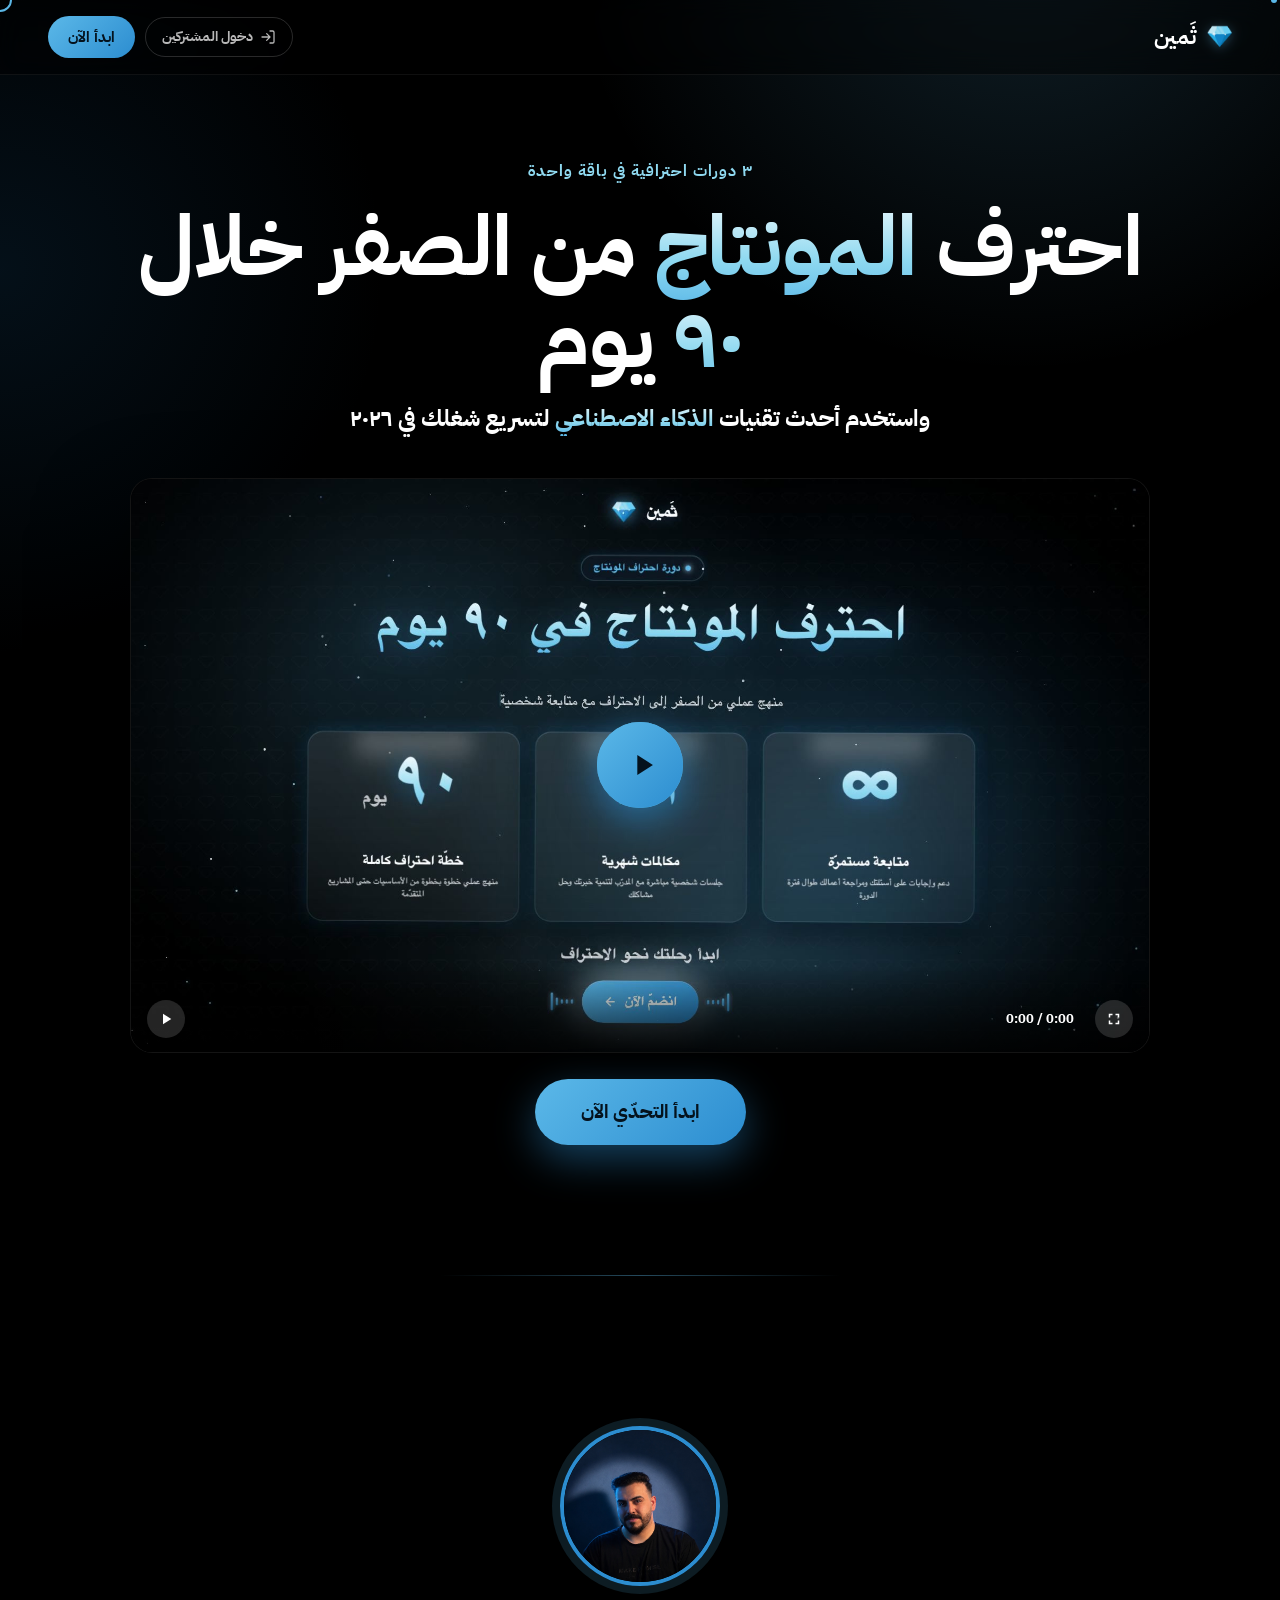
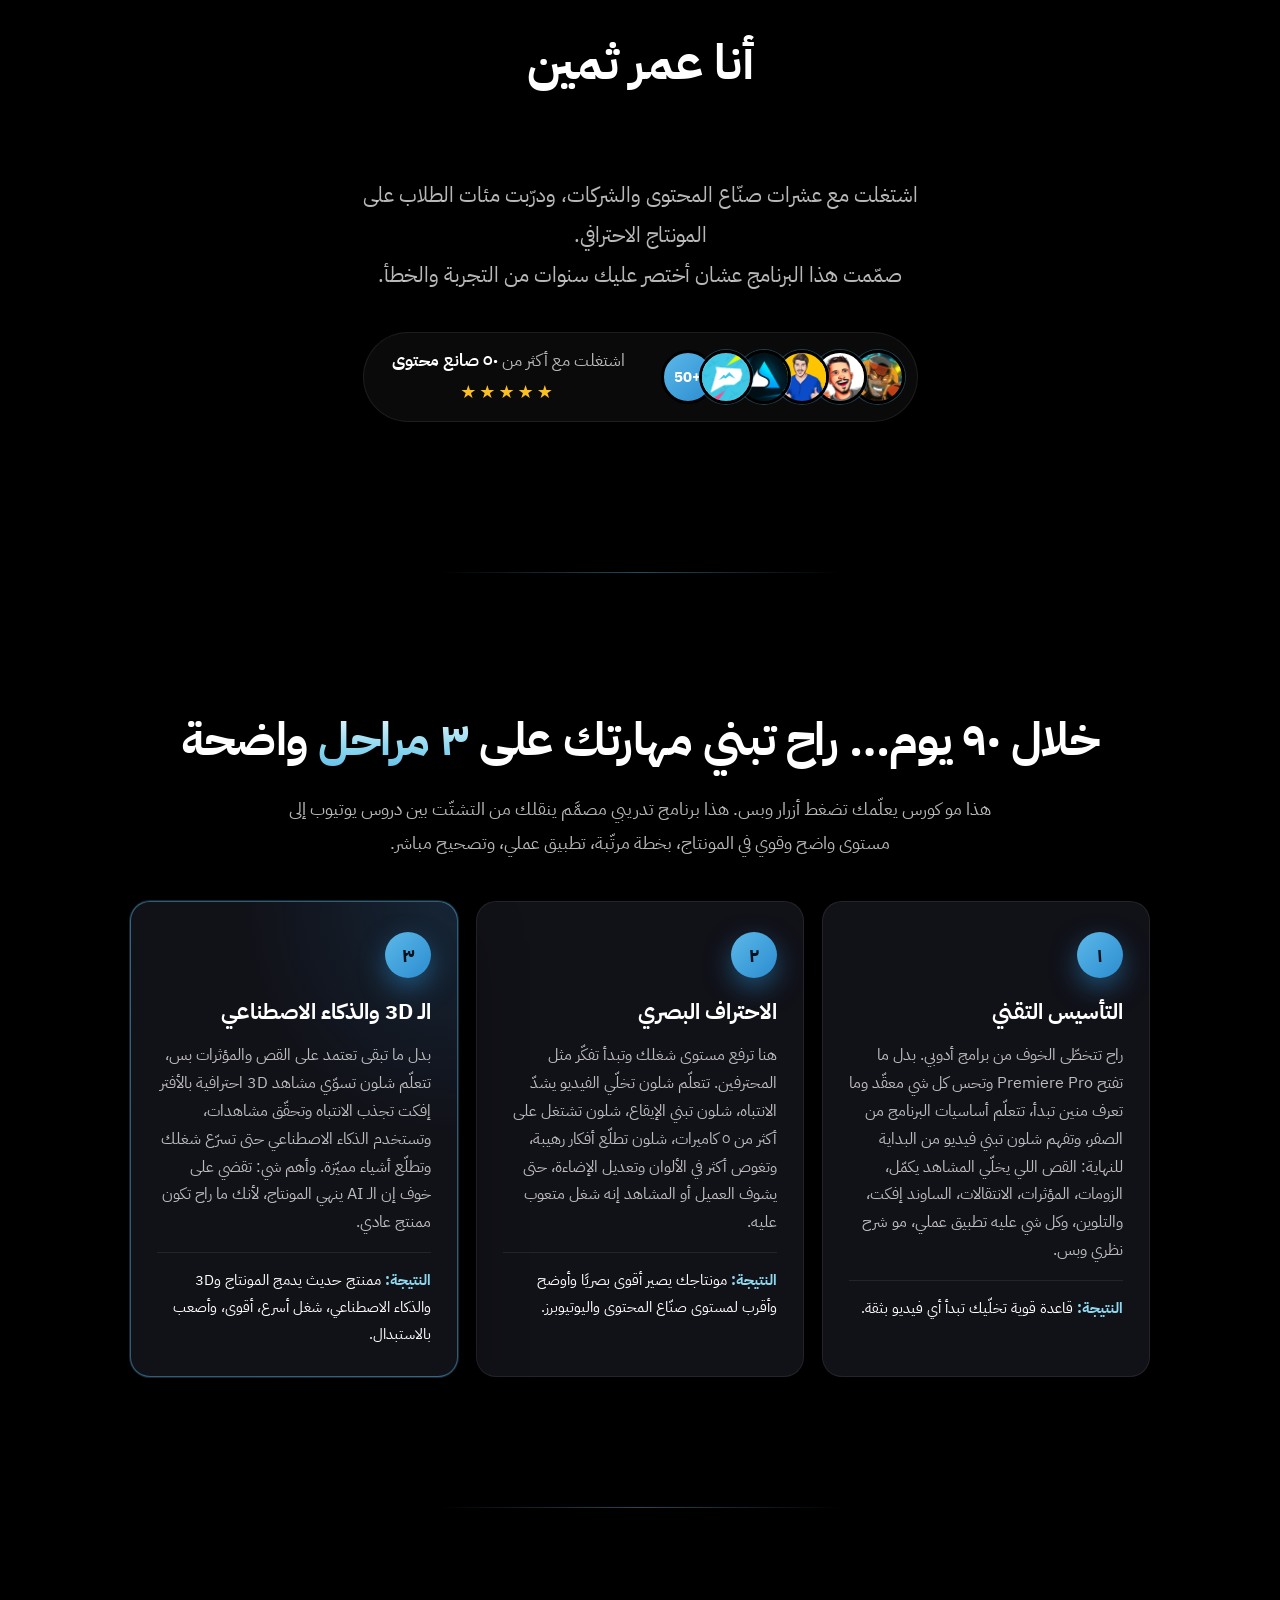
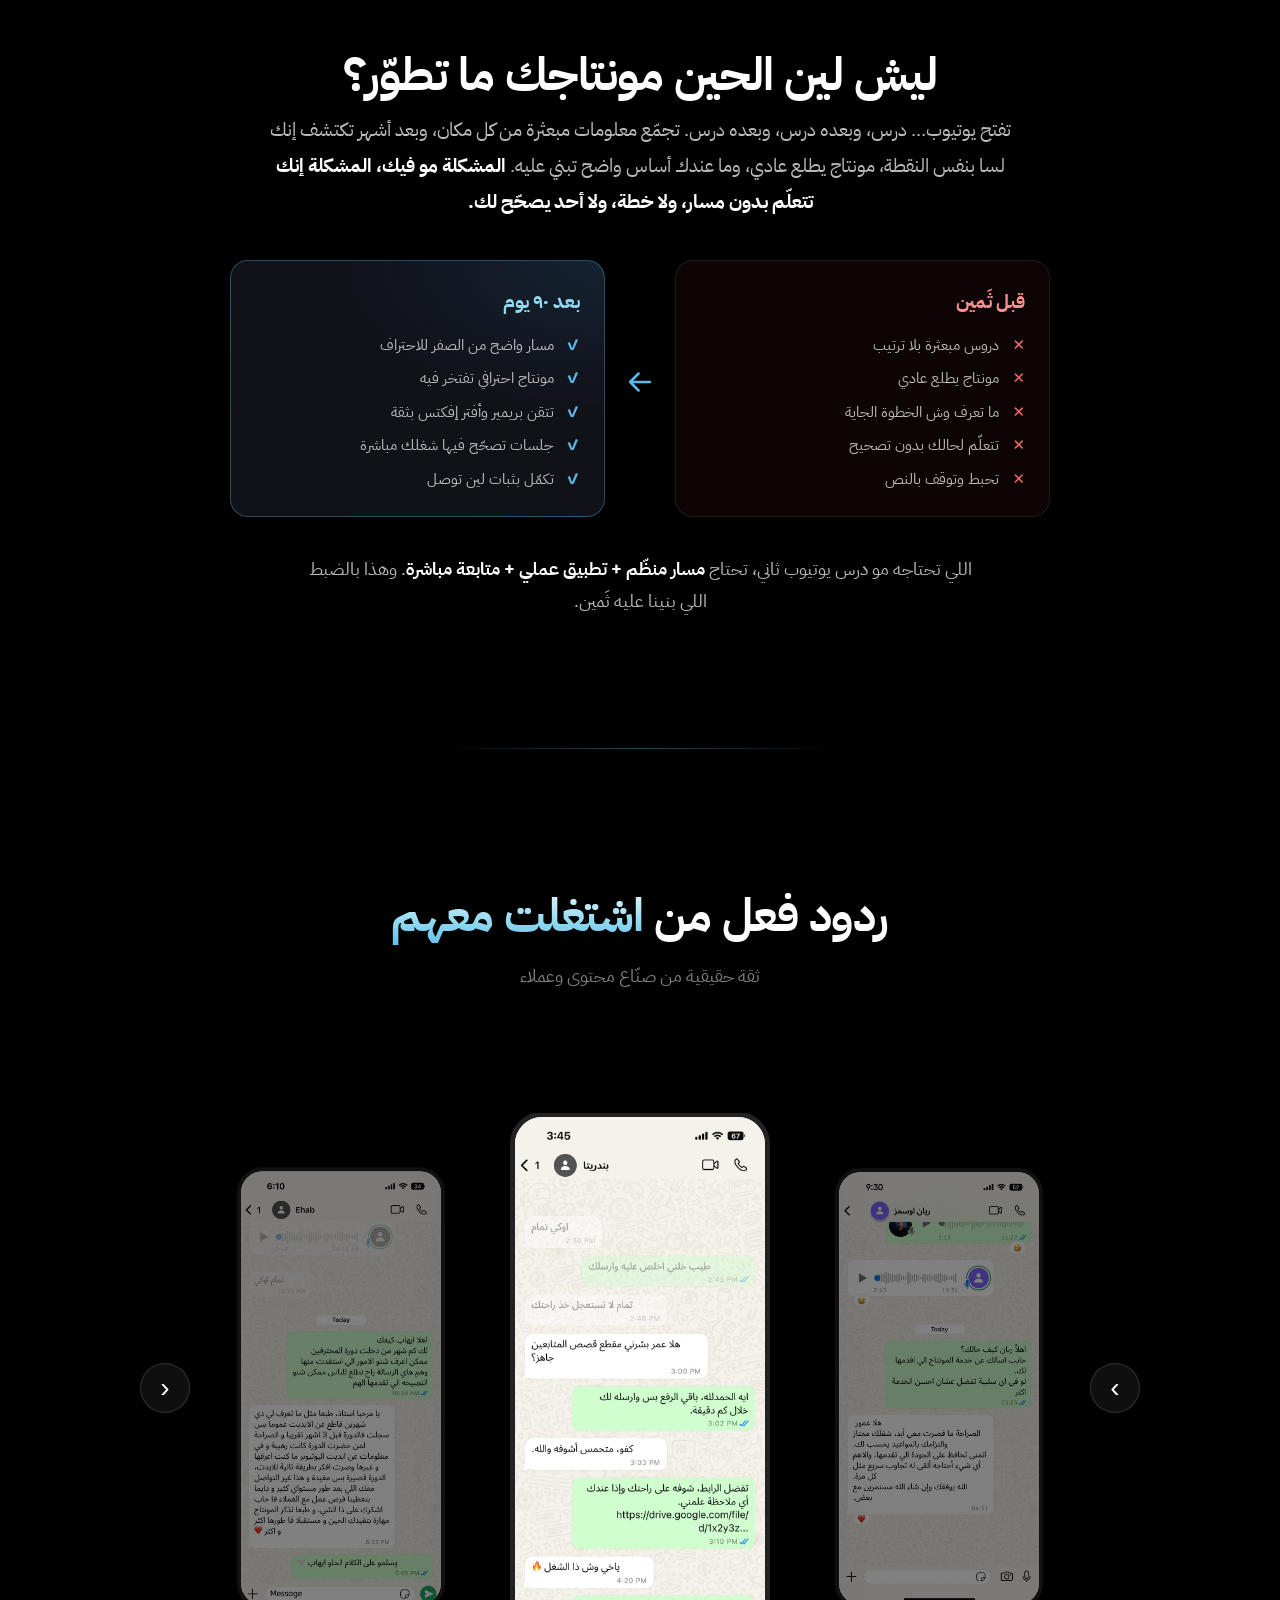
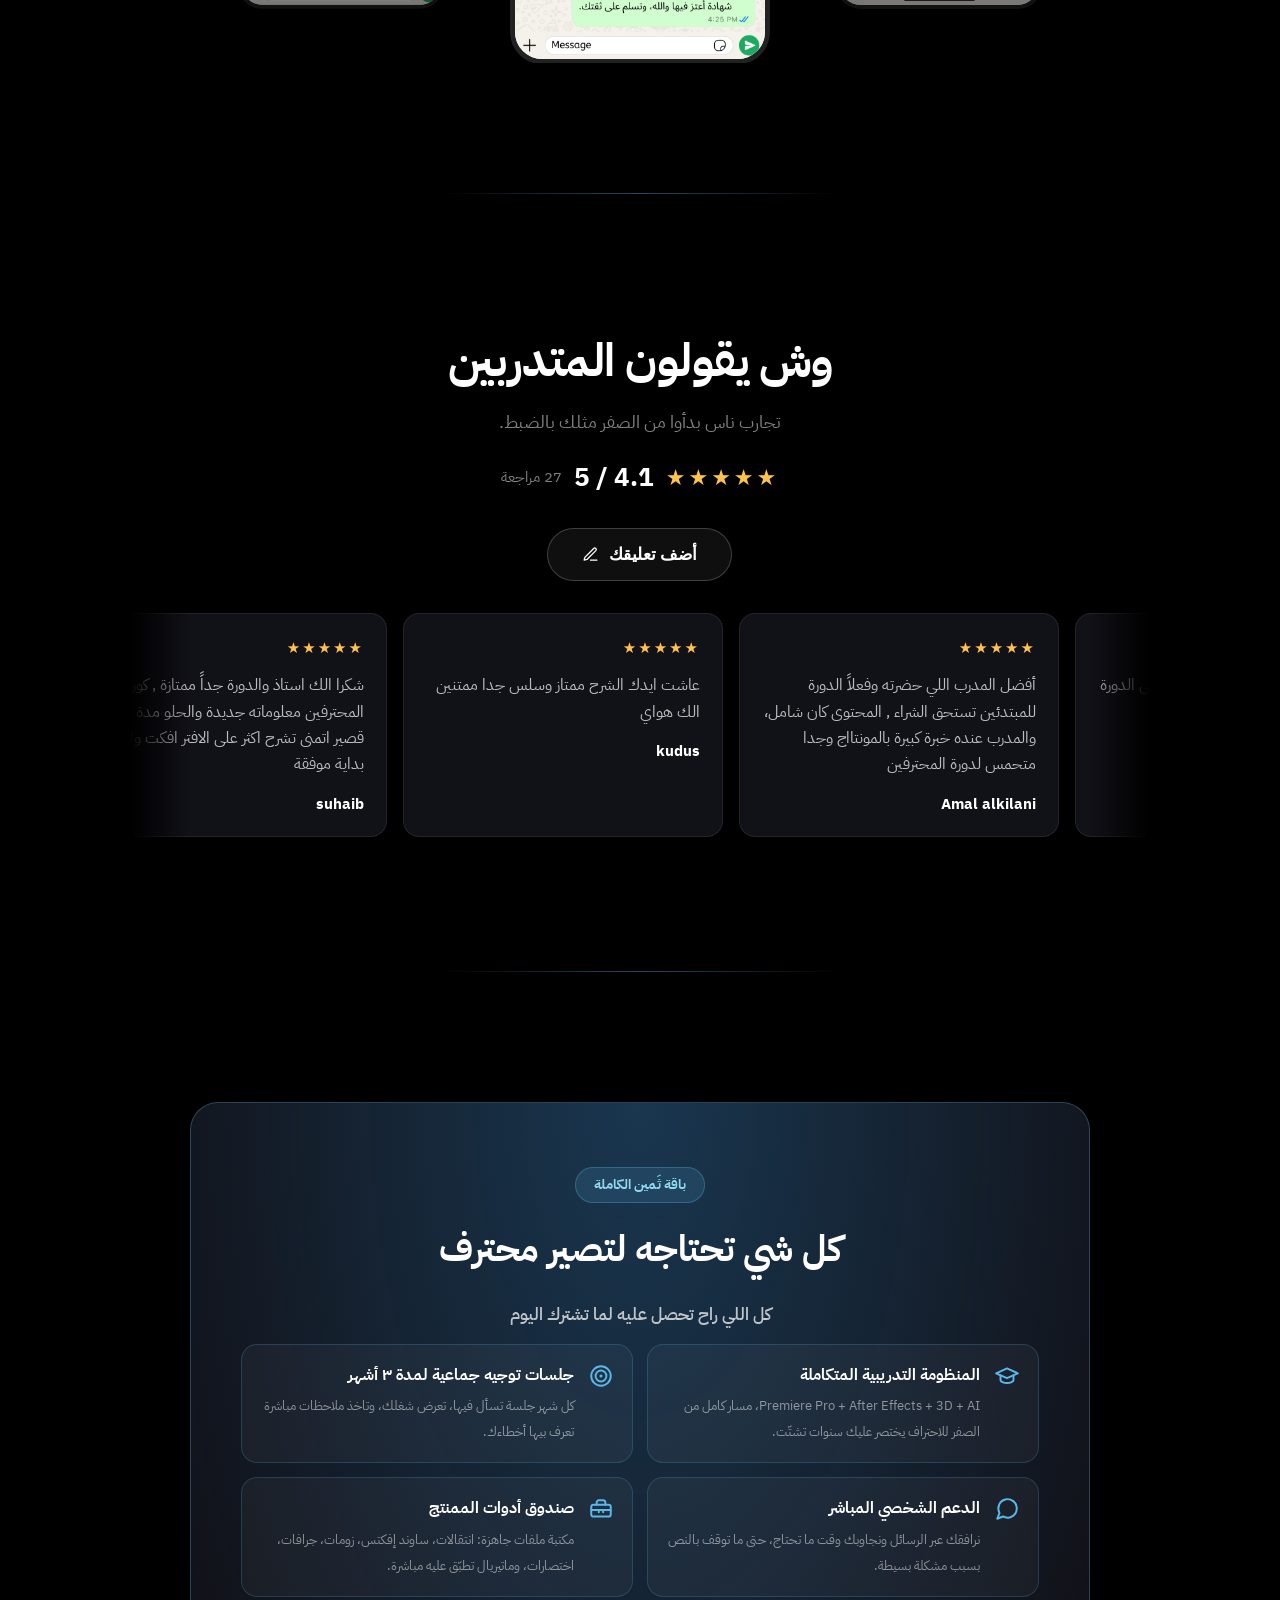
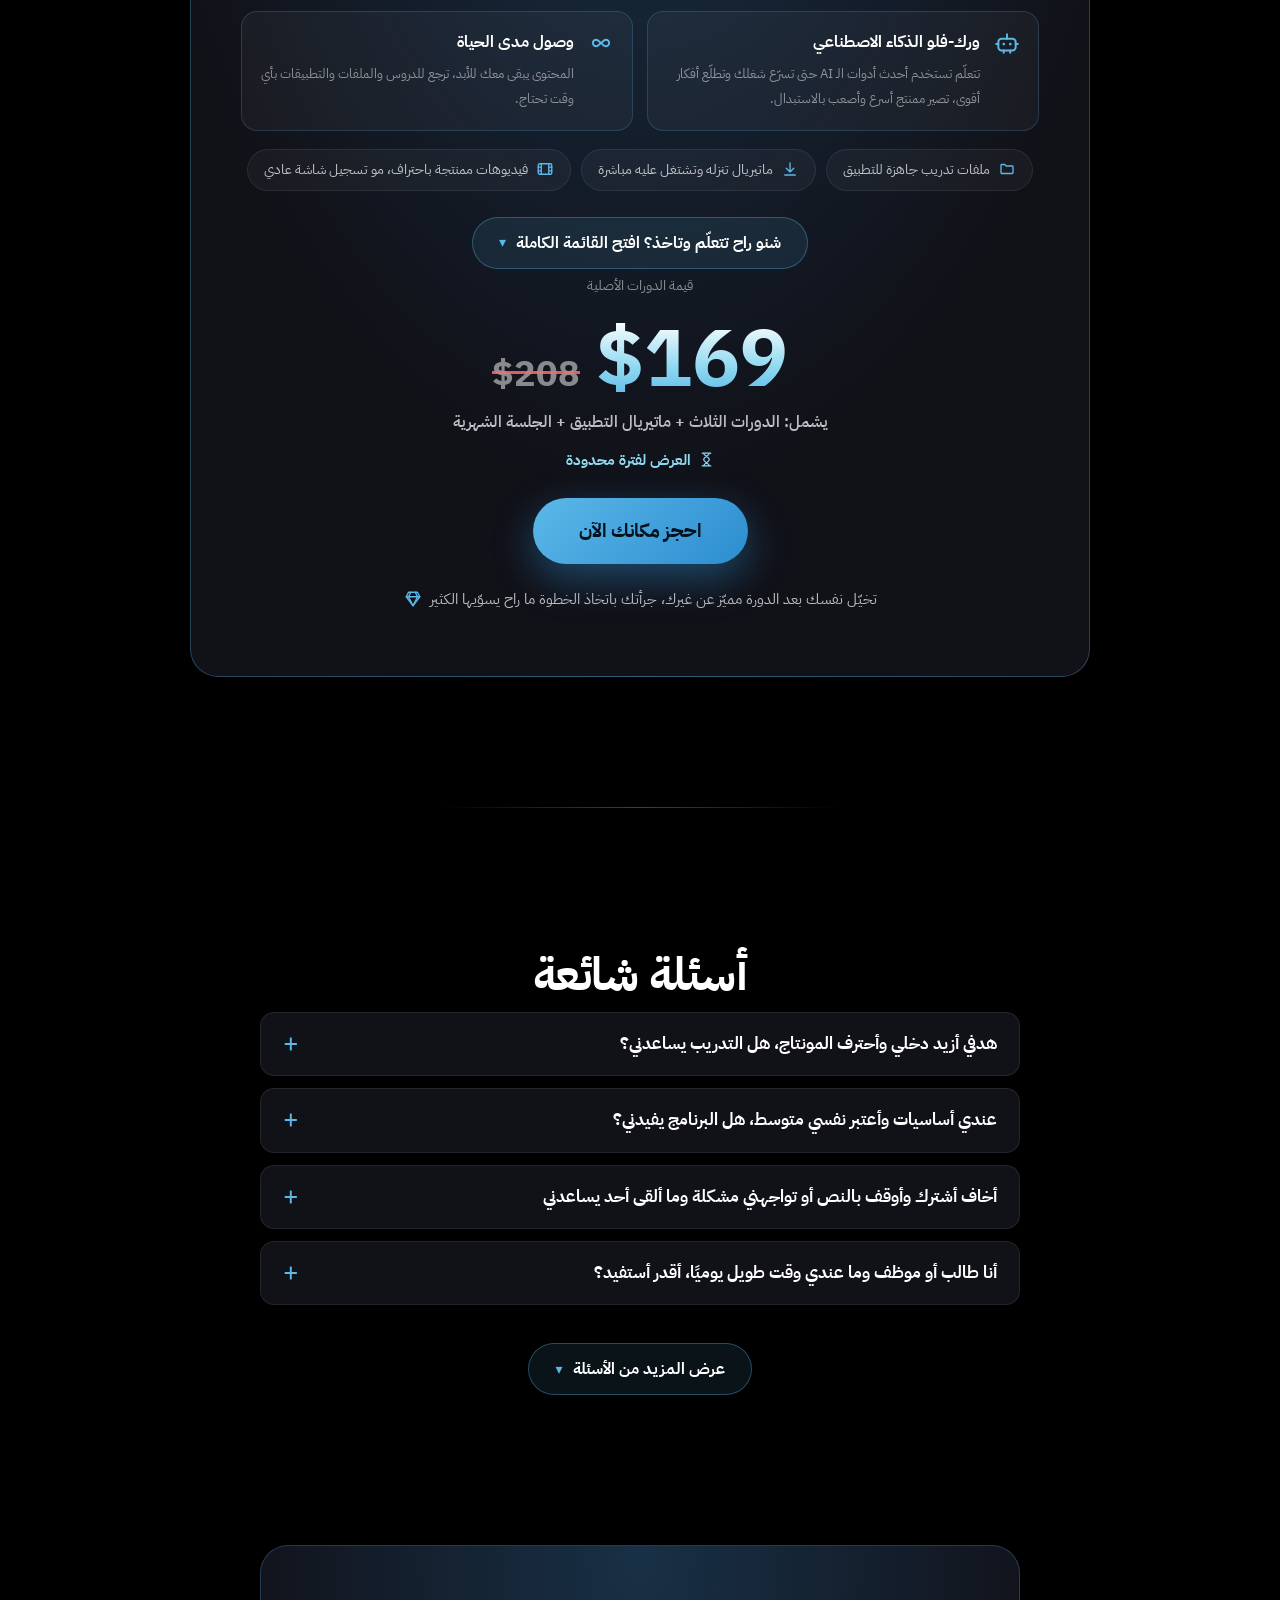
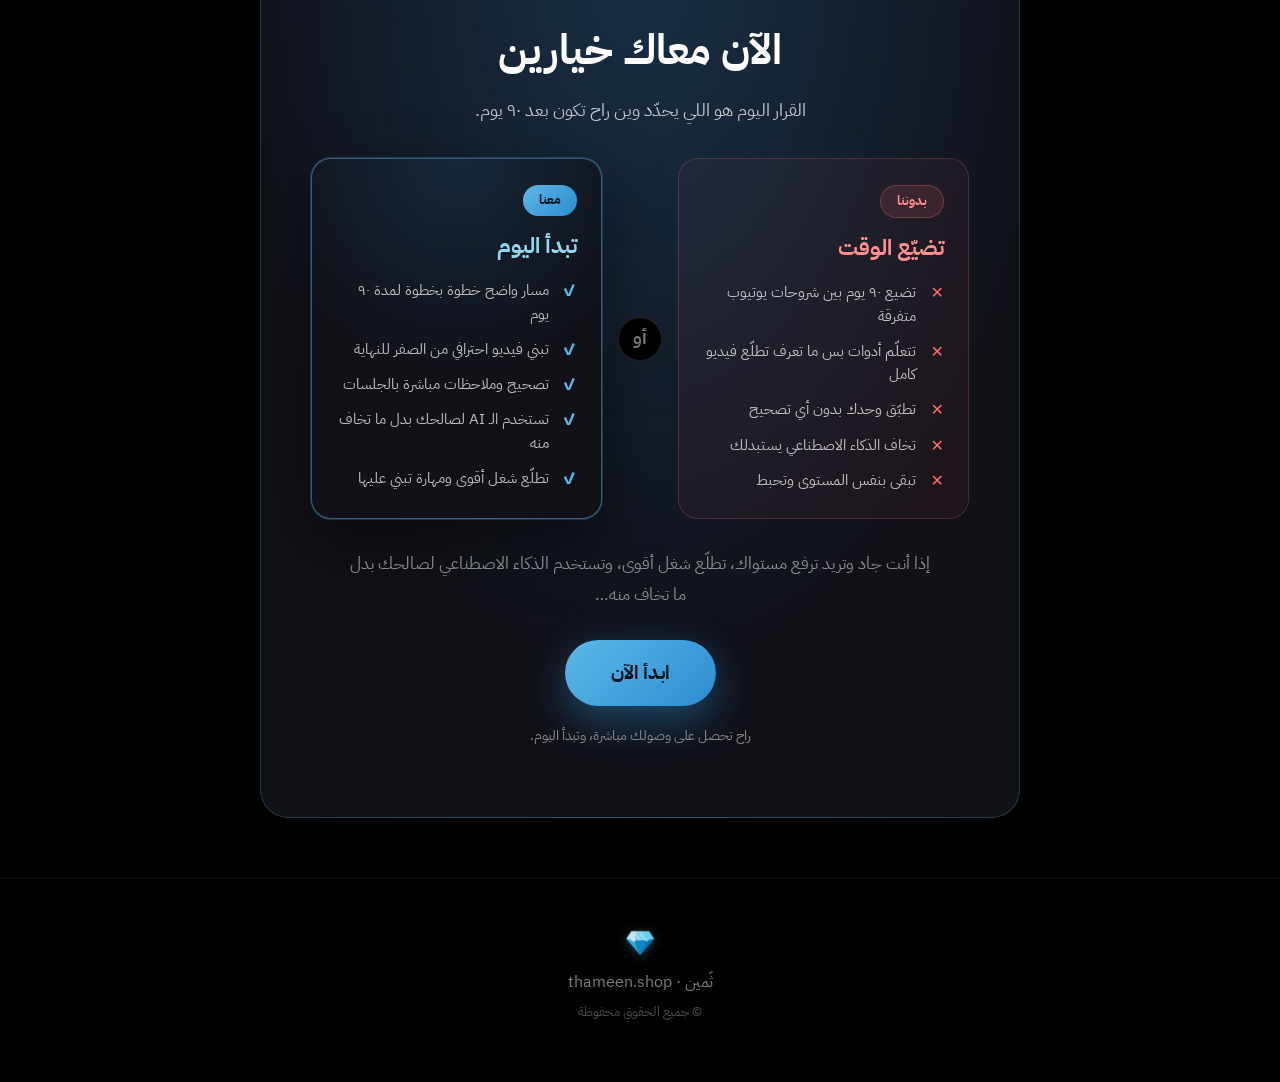
==== index.html @ 896ac54f "Redesign status view - compact layout for mobile" ====
<!DOCTYPE html>
<html lang="ar" dir="rtl">
<head>
  <meta charset="UTF-8" />
  <meta name="viewport" content="width=device-width, initial-scale=1.0, viewport-fit=cover" />
  <meta http-equiv="Cache-Control" content="no-cache, no-store, must-revalidate" />
  <meta http-equiv="Pragma" content="no-cache" />
  <meta http-equiv="Expires" content="0" />
  <title>ثَمين، احترف المونتاج خلال ٩٠ يوم</title>
  <link rel="icon" href="favicon.ico" sizes="any" />
  <link rel="icon" type="image/png" sizes="32x32" href="favicon-32.png" />
  <link rel="icon" type="image/png" sizes="192x192" href="favicon-192.png" />
  <link rel="apple-touch-icon" href="favicon-192.png" />
  <link rel="manifest" href="site.webmanifest" />
  <meta name="description" content="دورة ثَمين: من الصفر إلى محترف مونتاج خلال ٩٠ يوم. قص وإيقاع، تصحيح ألوان، موشن جرافيك، مؤثرات، صوت، وربح من مهارتك." />

  <!-- Open Graph / مشاركة -->
  <meta property="og:title" content="ثَمين، احترف المونتاج خلال ٩٠ يوم" />
  <meta property="og:description" content="من الصفر إلى محترف مونتاج خلال ٩٠ يوم، خطة عملية تطبيقية." />
  <meta property="og:type" content="website" />
  <meta property="og:url" content="https://thameen.shop" />

  <!-- خط الواجهة: IBM Plex Sans Arabic -->
  <link rel="preconnect" href="https://fonts.googleapis.com" />
  <link rel="preconnect" href="https://fonts.gstatic.com" crossorigin />
  <link rel="preconnect" href="https://hwzpjxxfdqsjymxbjokv.supabase.co" />
  <link href="https://fonts.googleapis.com/css2?family=IBM+Plex+Sans+Arabic:wght@400;600;700&display=swap" rel="stylesheet" />

  <!-- Preload LCP image -->
  <link rel="preload" as="image" href="assets/video/poster.jpg?v=7" fetchpriority="high" />

  <link rel="stylesheet" href="styles.css?v=67" />
</head>
<body>

  <!-- الماوس التفاعلي -->
  <div class="custom-cursor" id="customCursor"></div>
  <div class="cursor-dot" id="cursorDot"></div>

  <!-- خلفية متوهجة -->
  <div class="bg-glow" aria-hidden="true"></div>

  <!-- شريط علوي -->
  <header class="topbar">
    <a class="brand" href="./" onclick="location.href='./?r='+Date.now(); return false;" aria-label="تحديث الصفحة لآخر نسخة">
      <span class="brand-diamond" aria-hidden="true">◆</span>
      <span class="brand-name">ثَمين</span>
    </a>
    <div class="topbar-actions">
      <a class="topbar-login" href="academy.html">
        <svg viewBox="0 0 24 24" fill="none" stroke="currentColor" stroke-width="1.9" stroke-linecap="round" stroke-linejoin="round"><path d="M15 3h4a2 2 0 0 1 2 2v14a2 2 0 0 1-2 2h-4"/><path d="M10 17l5-5-5-5M15 12H3"/></svg>
        دخول المشتركين
      </a>
      <a class="topbar-cta" href="#" onclick="openLeadForm(); return false;">ابدأ الآن</a>
    </div>
  </header>

  <!-- البطل -->
  <section class="hero">
    <p class="eyebrow">٣ دورات احترافية في باقة واحدة</p>
    <h1 class="hero-title">احترف <span>المونتاج</span> من الصفر خلال <span class="countup" data-to="90" data-arabic="true">٩٠</span> يوم</h1>
    <p class="hero-ai">واستخدم أحدث تقنيات <span>الذكاء الاصطناعي</span> لتسريع شغلك في ٢٠٢٦</p>
  </section>

  <!-- الفيديو الرئيسي -->
  <section id="video" class="section">
    <div class="video-frame reveal-scale" id="videoFrame">
      <video
        id="mainVideo"
        preload="none"
        playsinline
        poster="assets/video/poster.jpg?v=7"
        width="1920"
        height="1080"
      >
        <source src="assets/video/main.mp4?v=6" type="video/mp4" />
        متصفحك لا يدعم تشغيل الفيديو. <a href="assets/video/main.mp4">حمّل الفيديو</a>.
      </video>
      <button class="video-play" id="videoPlay" type="button" aria-label="تشغيل الفيديو">
        <span class="vp-ring" aria-hidden="true"></span>
        <span class="vp-ring vp-ring2" aria-hidden="true"></span>
        <span class="vp-btn" aria-hidden="true">
          <svg viewBox="0 0 24 24"><path d="M8 5v14l11-7z" /></svg>
        </span>
      </button>

      <!-- كنترولز مخصّصة + شريط فصول داخل الفيديو (CHAPTERS في main.js) -->
      <div class="vcontrols" id="vcontrols">
        <button class="vc-btn" id="vcPlay" type="button" aria-label="تشغيل/إيقاف">
          <svg class="ic-play" viewBox="0 0 24 24"><path d="M8 5v14l11-7z"/></svg>
          <svg class="ic-pause" viewBox="0 0 24 24"><path d="M6 5h4v14H6zM14 5h4v14h-4z"/></svg>
        </button>
        <div class="vc-progress" id="vcBar" role="slider" aria-label="شريط الفيديو"></div>
        <span class="vc-time" id="vcTime">0:00 / 0:00</span>
        <button class="vc-btn" id="vcFull" type="button" aria-label="ملء الشاشة">
          <svg viewBox="0 0 24 24"><path d="M7 14H5v5h5v-2H7v-3zm-2-4h2V7h3V5H5v5zm12 7h-3v2h5v-5h-2v3zM14 5v2h3v3h2V5h-5z"/></svg>
        </button>
      </div>
    </div>
    <div class="video-cta">
      <a class="btn btn-primary btn-lg" href="#" onclick="openLeadForm(); return false;">ابدأ التحدّي الآن</a>
    </div>
  </section>

  <div class="section-divider-wide"></div>

  <!-- المدرّب -->
  <section id="instructor" class="section">
    <div class="instructor-v2">
      <img src="assets/images/omar-profile.jpg" alt="عمر ثمين" class="instructor-v2-img reveal-scale" />
      <h2 class="reveal reveal-d1">أنا عمر ثمين</h2>
      <p class="instructor-v2-role reveal reveal-d2">مونتير محترف</p>
      <p class="instructor-v2-bio reveal reveal-d3">اشتغلت مع عشرات صنّاع المحتوى والشركات، ودرّبت مئات الطلاب على المونتاج الاحترافي.<br>صمّمت هذا البرنامج عشان أختصر عليك سنوات من التجربة والخطأ.</p>

      <!-- Social Proof -->
      <div class="social-proof reveal reveal-d4">
        <div class="sp-avatars">
          <div class="sp-avatar">
            <img src="assets/clients/banderitax.jpg" alt="BanderitaX" loading="lazy" />
            <div class="sp-tooltip">
              <span class="sp-tooltip-name">BanderitaX <svg class="sp-verified" viewBox="0 0 24 24"><circle cx="12" cy="12" r="12" fill="#1d9bf0"/><path d="M10 15.17l-3.59-3.58L5 13l5 5 9-9-1.41-1.42L10 15.17z" fill="#fff"/></svg></span>
              <span class="sp-tooltip-subs">20.8M subscribers</span>
            </div>
          </div>
          <div class="sp-avatar">
            <img src="assets/clients/ocmz.jpg" alt="oCMz" loading="lazy" />
            <div class="sp-tooltip">
              <span class="sp-tooltip-name">oCMz <svg class="sp-verified" viewBox="0 0 24 24"><circle cx="12" cy="12" r="12" fill="#1d9bf0"/><path d="M10 15.17l-3.59-3.58L5 13l5 5 9-9-1.41-1.42L10 15.17z" fill="#fff"/></svg></span>
              <span class="sp-tooltip-subs">9.78M subscribers</span>
            </div>
          </div>
          <div class="sp-avatar">
            <img src="assets/clients/suhaib.jpg" alt="Suhaib" loading="lazy" />
            <div class="sp-tooltip">
              <span class="sp-tooltip-name">Suhaib <svg class="sp-verified" viewBox="0 0 24 24"><circle cx="12" cy="12" r="12" fill="#1d9bf0"/><path d="M10 15.17l-3.59-3.58L5 13l5 5 9-9-1.41-1.42L10 15.17z" fill="#fff"/></svg></span>
              <span class="sp-tooltip-subs">8.11M subscribers</span>
            </div>
          </div>
          <div class="sp-avatar">
            <img src="assets/clients/ahmedshow.jpg" alt="Ahmed Show" loading="lazy" />
            <div class="sp-tooltip">
              <span class="sp-tooltip-name">Ahmed Show <svg class="sp-verified" viewBox="0 0 24 24"><circle cx="12" cy="12" r="12" fill="#1d9bf0"/><path d="M10 15.17l-3.59-3.58L5 13l5 5 9-9-1.41-1.42L10 15.17z" fill="#fff"/></svg></span>
              <span class="sp-tooltip-subs">5.91M subscribers</span>
            </div>
          </div>
          <div class="sp-avatar">
            <img src="assets/clients/peaksbase.jpg" alt="Peaks" loading="lazy" />
            <div class="sp-tooltip">
              <span class="sp-tooltip-name">Peaks <svg class="sp-verified" viewBox="0 0 24 24"><circle cx="12" cy="12" r="12" fill="#1d9bf0"/><path d="M10 15.17l-3.59-3.58L5 13l5 5 9-9-1.41-1.42L10 15.17z" fill="#fff"/></svg></span>
              <span class="sp-tooltip-subs">1.14M subscribers</span>
            </div>
          </div>
          <span class="sp-more">+50</span>
        </div>
        <div class="sp-info">
          <span class="sp-text">اشتغلت مع أكثر من <strong>٥٠ صانع محتوى</strong></span>
          <span class="sp-stars">★★★★★</span>
        </div>
      </div>
    </div>
  </section>

  <div class="section-divider-wide"></div>

  <!-- مراحل البرنامج الثلاث -->
  <section id="stages" class="section">
    <h2 class="section-title reveal">خلال ٩٠ يوم… راح تبني مهارتك على <span>٣ مراحل</span> واضحة</h2>
    <p class="stages-lead reveal reveal-d1">
      هذا مو كورس يعلّمك تضغط أزرار وبس. هذا برنامج تدريبي مصمَّم ينقلك من التشتّت بين
      دروس يوتيوب إلى مستوى واضح وقوي في المونتاج، بخطة مرتّبة، تطبيق عملي، وتصحيح مباشر.
    </p>

    <div class="stages">
      <article class="stage glow reveal reveal-d1">
        <span class="stage-num">١</span>
        <h3>التأسيس التقني</h3>
        <p>
          راح تتخطّى الخوف من برامج أدوبي. بدل ما تفتح Premiere Pro وتحس كل شي معقّد وما
          تعرف منين تبدأ، تتعلّم أساسيات البرنامج من الصفر، وتفهم شلون تبني فيديو من البداية
          للنهاية: القص اللي يخلّي المشاهد يكمّل، الزومات، المؤثرات، الانتقالات، الساوند
          إفكت، والتلوين، وكل شي عليه تطبيق عملي، مو شرح نظري وبس.
        </p>
        <p class="stage-result"><b>النتيجة:</b> قاعدة قوية تخلّيك تبدأ أي فيديو بثقة.</p>
      </article>

      <article class="stage glow reveal reveal-d2">
        <span class="stage-num">٢</span>
        <h3>الاحتراف البصري</h3>
        <p>
          هنا ترفع مستوى شغلك وتبدأ تفكّر مثل المحترفين. تتعلّم شلون تخلّي الفيديو يشدّ
          الانتباه، شلون تبني الإيقاع، شلون تشتغل على أكثر من ٥ كاميرات، شلون تطلّع أفكار
          رهيبة، وتغوص أكثر في الألوان وتعديل الإضاءة، حتى يشوف العميل أو المشاهد إنه
          شغل متعوب عليه.
        </p>
        <p class="stage-result"><b>النتيجة:</b> مونتاجك يصير أقوى بصريًا وأوضح وأقرب لمستوى صنّاع المحتوى واليوتيوبرز.</p>
      </article>

      <article class="stage stage--featured glow reveal reveal-d3">
        <span class="stage-num">٣</span>
        <h3>الـ 3D والذكاء الاصطناعي</h3>
        <p>
          بدل ما تبقى تعتمد على القص والمؤثرات بس، تتعلّم شلون تسوّي مشاهد 3D احترافية
          بالأفتر إفكت تجذب الانتباه وتحقّق مشاهدات، وتستخدم الذكاء الاصطناعي حتى تسرّع
          شغلك وتطلّع أشياء مميّزة. وأهم شي: تقضي على خوف إن الـ AI ينهي المونتاج، 
          لأنك ما راح تكون ممنتج عادي.
        </p>
        <p class="stage-result"><b>النتيجة:</b> ممنتج حديث يدمج المونتاج و3D والذكاء الاصطناعي، شغل أسرع، أقوى، وأصعب بالاستبدال.</p>
      </article>
    </div>
  </section>

  <div class="section-divider-wide"></div>

  <!-- المشكلة <svg viewBox="0 0 24 24" fill="none" stroke="currentColor" stroke-width="1.8" stroke-linecap="round" stroke-linejoin="round"><path d="M19 12H5M11 6l-6 6 6 6"/></svg> التحوّل -->
  <section id="why" class="section">
    <h2 class="section-title reveal">ليش لين الحين مونتاجك ما تطوّر؟</h2>
    <p class="why-lead reveal reveal-d1">
      تفتح يوتيوب… درس، وبعده درس، وبعده درس. تجمّع معلومات مبعثرة من كل مكان،
      وبعد أشهر تكتشف إنك لسا بنفس النقطة، مونتاج يطلع عادي، وما عندك أساس واضح تبني عليه.
      <b>المشكلة مو فيك، المشكلة إنك تتعلّم بدون مسار، ولا خطة، ولا أحد يصحّح لك.</b>
    </p>

    <div class="ba-grid">
      <div class="ba-col ba-before reveal-left reveal-d1">
        <h3>قبل ثَمين</h3>
        <ul>
          <li>دروس مبعثرة بلا ترتيب</li>
          <li>مونتاج يطلع عادي</li>
          <li>ما تعرف وش الخطوة الجاية</li>
          <li>تتعلّم لحالك بدون تصحيح</li>
          <li>تحبط وتوقف بالنص</li>
        </ul>
      </div>
      <div class="ba-arrow" aria-hidden="true"><svg viewBox="0 0 24 24" fill="none" stroke="currentColor" stroke-width="1.8" stroke-linecap="round" stroke-linejoin="round"><path d="M19 12H5M11 6l-6 6 6 6"/></svg></div>
      <div class="ba-col ba-after reveal-right reveal-d2">
        <h3>بعد ٩٠ يوم</h3>
        <ul>
          <li>مسار واضح من الصفر للاحتراف</li>
          <li>مونتاج احترافي تفتخر فيه</li>
          <li>تتقن بريمير وأفتر إفكتس بثقة</li>
          <li>جلسات تصحّح فيها شغلك مباشرة</li>
          <li>تكمّل بثبات لين توصل</li>
        </ul>
      </div>
    </div>

    <p class="why-close">
      اللي تحتاجه مو درس يوتيوب ثاني، تحتاج <b>مسار منظّم + تطبيق عملي + متابعة مباشرة</b>.
      وهذا بالضبط اللي بنينا عليه ثَمين.
    </p>
  </section>

  <div class="section-divider-wide"></div>

  <!-- ردود فعل العملاء - Carousel -->
  <section id="feedback-showcase" class="section">
    <h2 class="section-title reveal">ردود فعل من <span>اشتغلت معهم</span></h2>
    <p class="section-sub reveal reveal-d1">ثقة حقيقية من صنّاع محتوى وعملاء</p>
    <div class="feedback-type-label" id="feedbackTypeLabel"></div>

    <div class="feedback-slider reveal">
      <button class="slider-btn slider-prev" id="sliderPrev" aria-label="السابق">‹</button>

      <div class="slider-container">
        <!-- صناع المحتوى -->
        <div class="slider-item" data-index="0" data-type="creator">
          <img src="assets/feedback/feedback-1.jpg" alt="بندريتا" />
        </div>
        <div class="slider-item" data-index="1" data-type="creator">
          <img src="assets/feedback/feedback-2.jpg" alt="ريان أوسمز" />
        </div>
        <div class="slider-item" data-index="2" data-type="creator">
          <img src="assets/feedback/feedback-3.jpg" alt="احمد شو" />
        </div>
        <!-- مشتركين الدورة -->
        <div class="slider-item" data-index="3" data-type="subscriber">
          <img src="assets/feedback/01-Ehab.jpg" alt="إيهاب" />
        </div>
        <div class="slider-item" data-index="4" data-type="subscriber">
          <img src="assets/feedback/02-abdulsalam.jpg" alt="عبدالسلام" />
        </div>
        <div class="slider-item" data-index="5" data-type="subscriber">
          <img src="assets/feedback/03-mortada.jpg" alt="مرتضى" />
        </div>
        <div class="slider-item" data-index="6" data-type="subscriber">
          <img src="assets/feedback/04-Anonymous.jpg" alt="مشترك" />
        </div>
        <div class="slider-item" data-index="7" data-type="subscriber">
          <img src="assets/feedback/05-Ali-Yas.jpg" alt="علي ياس" />
        </div>
        <div class="slider-item" data-index="8" data-type="subscriber">
          <img src="assets/feedback/06-mohamed-kaito.jpg" alt="محمد كايتو" />
        </div>
        <div class="slider-item" data-index="9" data-type="subscriber">
          <img src="assets/feedback/07-Ehab-2.jpg" alt="إيهاب" />
        </div>
      </div>

      <button class="slider-btn slider-next" id="sliderNext" aria-label="التالي">›</button>
    </div>
  </section>

  <div class="section-divider-wide"></div>

  <!-- جدار الشهادات -->
  <!-- ملاحظة: هذي نماذج مؤقتة، استبدلها بشهادات طلابك الحقيقية -->
  <section id="reviews" class="section">
    <h2 class="section-title reveal">وش يقولون المتدربين</h2>
    <p class="section-sub reveal reveal-d1">تجارب ناس بدأوا من الصفر مثلك بالضبط.</p>

    <!-- تقييم مجمّع، ضع رقمك الحقيقي قبل النشر -->
    <div class="rating-bar">
      <span class="rating-stars" aria-hidden="true">★★★★★</span>
      <span class="rating-score"><span class="countup" data-to="4.1" data-decimals="1">4.1</span> / 5</span>
      <span class="rating-count" id="ratingCount">27 مراجعة</span>
    </div>

    <div class="add-review-wrap">
      <button type="button" class="btn btn-ghost" id="openReview">أضف تعليقك <svg viewBox="0 0 24 24" fill="none" stroke="currentColor" stroke-width="1.8" stroke-linecap="round" stroke-linejoin="round"><path d="M12 20h9"/><path d="M16.5 3.5a2.12 2.12 0 0 1 3 3L7 19l-4 1 1-4z"/></svg></button>
    </div>

    <div class="reviews-marquee">
      <div class="reviews-track" id="reviewsTrack"></div>
    </div>
  </section>

  <div class="section-divider-wide"></div>

  <!-- الباقة الكاملة -->
  <section id="offer" class="section">
    <div class="offer reveal-scale">
      <span class="offer-badge">باقة ثَمين الكاملة</span>
      <h2 class="offer-title">كل شي تحتاجه لتصير محترف</h2>

      <p class="offer-stack-lead">كل اللي راح تحصل عليه لما تشترك اليوم</p>

      <!-- المنظومة الكاملة -->
      <div class="value-stack">
        <div class="vstack-item"><span><svg viewBox="0 0 24 24" fill="none" stroke="currentColor" stroke-width="1.8" stroke-linecap="round" stroke-linejoin="round"><path d="M22 9.5 12 5 2 9.5l10 4.5 10-4.5z"/><path d="M6 11.5v4.5c0 1 2.7 2.5 6 2.5s6-1.5 6-2.5v-4.5"/></svg></span><div><b>المنظومة التدريبية المتكاملة</b><small>Premiere Pro + After Effects + 3D + AI، مسار كامل من الصفر للاحتراف يختصر عليك سنوات تشتّت.</small></div></div>
        <div class="vstack-item"><span><svg viewBox="0 0 24 24" fill="none" stroke="currentColor" stroke-width="1.8" stroke-linecap="round" stroke-linejoin="round"><circle cx="12" cy="12" r="9"/><circle cx="12" cy="12" r="5"/><circle cx="12" cy="12" r="1.4" fill="currentColor" stroke="none"/></svg></span><div><b>جلسات توجيه جماعية لمدة ٣ أشهر</b><small>كل شهر جلسة تسأل فيها، تعرض شغلك، وتاخذ ملاحظات مباشرة تعرف بيها أخطاءك.</small></div></div>
        <div class="vstack-item"><span><svg viewBox="0 0 24 24" fill="none" stroke="currentColor" stroke-width="1.8" stroke-linecap="round" stroke-linejoin="round"><path d="M21 11.5a8.5 8.5 0 0 1-12.6 7.4L3 21l2.1-5.4A8.5 8.5 0 1 1 21 11.5z"/></svg></span><div><b>الدعم الشخصي المباشر</b><small>نرافقك عبر الرسائل ونجاوبك وقت ما تحتاج، حتى ما توقف بالنص بسبب مشكلة بسيطة.</small></div></div>
        <div class="vstack-item"><span><svg viewBox="0 0 24 24" fill="none" stroke="currentColor" stroke-width="1.8" stroke-linecap="round" stroke-linejoin="round"><rect x="3" y="8" width="18" height="11" rx="2"/><path d="M8 8V6a2 2 0 0 1 2-2h4a2 2 0 0 1 2 2v2M3 13h18M10 13v2M14 13v2"/></svg></span><div><b>صندوق أدوات الممنتج</b><small>مكتبة ملفات جاهزة: انتقالات، ساوند إفكتس، زومات، جرافات، اختصارات، وماتيريال تطبّق عليه مباشرة.</small></div></div>
        <div class="vstack-item"><span><svg viewBox="0 0 24 24" fill="none" stroke="currentColor" stroke-width="1.8" stroke-linecap="round" stroke-linejoin="round"><rect x="4" y="8" width="16" height="11" rx="3"/><circle cx="9" cy="13" r="1.2" fill="currentColor" stroke="none"/><circle cx="15" cy="13" r="1.2" fill="currentColor" stroke="none"/><path d="M12 4v4M2 13h2M20 13h2M9 19v2M15 19v2"/></svg></span><div><b>ورك-فلو الذكاء الاصطناعي</b><small>تتعلّم تستخدم أحدث أدوات الـ AI حتى تسرّع شغلك وتطلّع أفكار أقوى، تصير ممنتج أسرع وأصعب بالاستبدال.</small></div></div>
        <div class="vstack-item"><span><svg viewBox="0 0 24 24" fill="none" stroke="currentColor" stroke-width="1.8" stroke-linecap="round" stroke-linejoin="round"><path d="M7.5 9a3 3 0 1 0 0 6c2.2 0 3-2.2 4.5-3s2.3-3 4.5-3a3 3 0 1 1 0 6c-2.2 0-3-2.2-4.5-3s-2.3-3-4.5-3z"/></svg></span><div><b>وصول مدى الحياة</b><small>المحتوى يبقى معك للأبد، ترجع للدروس والملفات والتطبيقات بأي وقت تحتاج.</small></div></div>
      </div>

      <!-- داخل كل دورة -->
      <div class="inside-course">
        <span><svg viewBox="0 0 24 24" fill="none" stroke="currentColor" stroke-width="1.8" stroke-linecap="round" stroke-linejoin="round"><path d="M4 7a1 1 0 0 1 1-1h4l2 2h8a1 1 0 0 1 1 1v8a1 1 0 0 1-1 1H5a1 1 0 0 1-1-1z"/></svg> ملفات تدريب جاهزة للتطبيق</span>
        <span><svg viewBox="0 0 24 24" fill="none" stroke="currentColor" stroke-width="1.8" stroke-linecap="round" stroke-linejoin="round"><path d="M12 4v12M7 11l5 5 5-5M5 20h14"/></svg> ماتيريال تنزله وتشتغل عليه مباشرة</span>
        <span><svg viewBox="0 0 24 24" fill="none" stroke="currentColor" stroke-width="1.8" stroke-linecap="round" stroke-linejoin="round"><rect x="3" y="5" width="18" height="14" rx="2"/><path d="M7 5v14M17 5v14M3 9.5h4M3 14.5h4M17 9.5h4M17 14.5h4"/></svg> فيديوهات ممنتجة باحتراف، مو تسجيل شاشة عادي</span>
      </div>

      <!-- زر يكشف "شنو راح تتعلّم" بأنميشن -->
      <button type="button" class="learn-toggle js-toggle" aria-expanded="false" aria-controls="learnReveal" data-open-text="إخفاء القائمة" data-close-text="شنو راح تتعلّم وتاخذ؟ افتح القائمة الكاملة">
        <span class="js-toggle-label">شنو راح تتعلّم وتاخذ؟ افتح القائمة الكاملة</span>
        <span class="learn-toggle-arrow" aria-hidden="true">▾</span>
      </button>

      <div class="learn-reveal" id="learnReveal" role="region" aria-label="محتوى الدورات">
        <div class="learn-reveal-inner">
          <div class="course-grid">

            <article class="course-card">
              <div class="course-head">
                <span class="course-tag">مبتدئين</span>
                <h3>المونتاج من الصفر</h3>
                <p class="course-meta">Premiere Pro · ١س ٥٠د · ٦ دروس</p>
                <p class="course-pitch">الأساسيات من الصفر، تبدأ من لا شيء وتطلّع أول فيديو احترافي لك.</p>
              </div>
              <ul class="topic-list">
                <li>أساسيات البرنامج والتعرّف عليه</li>
                <li>اختصارات الكيبورد للتحكّم بسهولة</li>
                <li>مزامنة المقاطع</li>
                <li>القصقصة الاحترافية وأنواعها</li>
                <li>التأثيرات البصرية للفيديو</li>
                <li>الزومات الاحترافية</li>
                <li>الموسيقى والساوند إيفكتس</li>
                <li>تلوين الفيديو</li>
              </ul>
            </article>

            <article class="course-card course-card--featured">
              <div class="course-head">
                <span class="course-tag">محترفين</span>
                <h3>تطوير المحترفين</h3>
                <p class="course-meta">Premiere Pro · ٣س ٣٥د · ١١ درس</p>
                <p class="course-pitch">ترفع مستواك وتبدأ تفهم كيف المحترفين يفكرون ويشتغلون.</p>
              </div>
              <ul class="topic-list">
                <li>المزامنة لأكثر من ٥ كامات</li>
                <li>القصقصة السريعة</li>
                <li>اختصارات الكيبورد وترتيب الواجهة للسرعة</li>
                <li>حل مشاكل الأصوات الكثيرة والمزعجة</li>
                <li>تفكّر مثل المحترفين وتطلع أفكار رهيبة</li>
                <li>القرافات الاحترافية والزومات السلسة</li>
                <li>اختيار الموسيقى وطريقة استخدامها</li>
                <li>الألوان والإضاءة والبشرة وتصفية لون واحد</li>
                <li>تطبيقات ضرورية لكل ممنتج</li>
              </ul>
            </article>

            <article class="course-card">
              <div class="course-head">
                <span class="course-tag">3D</span>
                <h3>الـ 3D في أفتر إفكتس</h3>
                <p class="course-meta">After Effects · ٢س ٥د · يتوسّع قريبًا</p>
                <p class="course-pitch">تضيف بُعدًا جديدًا واحترافية تميّز شغلك عن الكل.</p>
              </div>
              <ul class="topic-list">
                <li>أساسيات الكاميرا 3D وكل إعداداتها</li>
                <li>التعديل على المودلز وتغيير ألوانها (Blender)</li>
                <li>توزيع الإضاءات بكل أنواعها</li>
                <li>إضافة المؤثرات البصرية المشهورة</li>
                <li>تجهيز مشاهد كاملة حسب فكرتك</li>
                <li>الأنميشن بأنواعه باحتراف</li>
                <li>تعديل الألوان في أفتر وبريمير</li>
                <li>إنشاء مجسم 3D بالذكاء الاصطناعي</li>
                <li>استخدام مجسمات 3D على أرض الواقع</li>
              </ul>
            </article>

          </div>

          <!-- الهدايا داخل نفس القائمة -->
          <h3 class="reveal-subtitle">وكمان راح تحصل على <svg viewBox="0 0 24 24" fill="none" stroke="currentColor" stroke-width="1.8" stroke-linecap="round" stroke-linejoin="round"><rect x="3" y="8" width="18" height="4" rx="1"/><path d="M5 12v8a1 1 0 0 0 1 1h12a1 1 0 0 0 1-1v-8M12 8v13"/><path d="M12 8S10.5 4 8 4a2 2 0 1 0 0 4zM12 8s1.5-4 4-4a2 2 0 1 1 0 4z"/></svg></h3>
          <div class="bonus-grid">
            <div class="bonus"><span><svg viewBox="0 0 24 24" fill="none" stroke="currentColor" stroke-width="1.8" stroke-linecap="round" stroke-linejoin="round"><rect x="3" y="7" width="18" height="13" rx="2"/><path d="M7 7V5a1 1 0 0 1 1-1h3l2 2"/></svg></span> ملف جميع الانتقالات السلسة (جاهزة الاستخدام)</div>
            <div class="bonus"><span><svg viewBox="0 0 24 24" fill="none" stroke="currentColor" stroke-width="1.8" stroke-linecap="round" stroke-linejoin="round"><rect x="2" y="6" width="20" height="12" rx="2"/><path d="M6 10h.01M10 10h.01M14 10h.01M18 10h.01M7 14h10"/></svg></span> ملف اختصارات الكيبورد</div>
            <div class="bonus"><span><svg viewBox="0 0 24 24" fill="none" stroke="currentColor" stroke-width="1.8" stroke-linecap="round" stroke-linejoin="round"><rect x="3" y="5" width="18" height="14" rx="2"/><path d="M7 5v14M17 5v14M3 9.5h4M3 14.5h4M17 9.5h4M17 14.5h4"/></svg></span> بريستات أنميشن وزومات سلسة</div>
            <div class="bonus"><span><svg viewBox="0 0 24 24" fill="none" stroke="currentColor" stroke-width="1.8" stroke-linecap="round" stroke-linejoin="round"><rect x="2" y="6" width="20" height="12" rx="2"/><circle cx="12" cy="12" r="2.6"/><path d="M6 12h.01M18 12h.01"/></svg></span> عداد نقود + أعلام + إيموجيات بأنميشن (قابلة للتعديل)</div>
            <div class="bonus"><span><svg viewBox="0 0 24 24" fill="none" stroke="currentColor" stroke-width="1.8" stroke-linecap="round" stroke-linejoin="round"><path d="M4 9v6h4l5 4V5L8 9z"/><path d="M16 9.5a3.5 3.5 0 0 1 0 5M18.5 7a7 7 0 0 1 0 10"/></svg></span> ساوند إيفكتات + مواقع موسيقى</div>
            <div class="bonus"><span><svg viewBox="0 0 24 24" fill="none" stroke="currentColor" stroke-width="1.8" stroke-linecap="round" stroke-linejoin="round"><path d="M21 8 12 3 3 8l9 5 9-5z"/><path d="M3 8v8l9 5 9-5V8M12 13v8"/></svg></span> بكجات ضرورية لكل ممنتج</div>
            <div class="bonus"><span><svg viewBox="0 0 24 24" fill="none" stroke="currentColor" stroke-width="1.8" stroke-linecap="round" stroke-linejoin="round"><rect x="3" y="7" width="12" height="10" rx="2"/><path d="M15 10.5 21 7v10l-6-3.5z"/></svg></span> مقطع جاهز تتدرّب عليه</div>
            <div class="bonus"><span><svg viewBox="0 0 24 24" fill="none" stroke="currentColor" stroke-width="1.8" stroke-linecap="round" stroke-linejoin="round"><rect x="3" y="5" width="18" height="14" rx="2"/><circle cx="8.5" cy="10" r="1.5"/><path d="m21 16-5-5-9 8"/></svg></span> ملف إطار كاميرا جاهز</div>
            <div class="bonus"><span><svg viewBox="0 0 24 24" fill="none" stroke="currentColor" stroke-width="1.8" stroke-linecap="round" stroke-linejoin="round"><path d="M21 11.5a8.5 8.5 0 0 1-12.6 7.4L3 21l2.1-5.4A8.5 8.5 0 1 1 21 11.5z"/></svg></span> خدمة ما بعد الشراء، استفسر عن أي موضوع</div>
          </div>
        </div>
      </div>

      <p class="price-label">قيمة الدورات الأصلية</p>
      <div class="offer-price">
        <span class="price-old"><span class="countup" data-to="220" data-prefix="$">$220</span></span>
        <span class="price-now"><span class="countup" data-to="179" data-prefix="$">$179</span></span>
      </div>
      <p class="offer-save">يشمل: الدورات الثلاث + ماتيريال التطبيق + الجلسة الشهرية</p>
      <p class="offer-limited"><svg viewBox="0 0 24 24" fill="none" stroke="currentColor" stroke-width="1.8" stroke-linecap="round" stroke-linejoin="round"><path d="M6 3h12M6 21h12M8 3c0 4 8 5 8 9s-8 5-8 9M16 3c0 4-8 5-8 9s8 5 8 9"/></svg> العرض لفترة محدودة</p>
      <a class="btn btn-primary btn-lg" href="#" onclick="openLeadForm(); return false;">احجز مكانك الآن</a>
      <p class="offer-quote">تخيّل نفسك بعد الدورة مميّز عن غيرك، جرأتك باتخاذ الخطوة ما راح يسوّيها الكثير <svg viewBox="0 0 24 24" fill="none" stroke="currentColor" stroke-width="1.8" stroke-linecap="round" stroke-linejoin="round"><path d="M6 3h12l3 6-9 12L3 9z"/><path d="M3 9h18M9 3 6 9l6 12M15 3l3 6-6 12"/></svg></p>
    </div>
  </section>

  <div class="section-divider-wide"></div>

  <!-- الأسئلة الشائعة -->
  <section id="faq" class="section">
    <h2 class="section-title reveal">أسئلة شائعة</h2>
    <!-- ٤ أسئلة ظاهرة دائمًا -->
    <div class="faq reveal reveal-d1">
      <details>
        <summary>هدفي أزيد دخلي وأحترف المونتاج، هل التدريب يساعدني؟</summary>
        <div class="faq-answer"><div class="faq-answer-inner">
          <p>نعم. التدريب ما يعلّمك بس شلون تضغط أزرار داخل Premiere وAfter Effects، هذا موجود باليوتيوب. داخل البرنامج تتعلّم مهارة مطلوبة بالسوق، ونوريك شلون تتعامل مع العملاء وتقفل الصفقات: شنو الأخطاء اللي تخلّي العميل يرفضك حتى لو مونتاجك جيد، وشلون تعرض قيمة شغلك بطريقة تقرّبك من قفل الصفقة.</p>
        </div></div>
      </details>
      <details>
        <summary>عندي أساسيات وأعتبر نفسي متوسط، هل البرنامج يفيدني؟</summary>
        <div class="faq-answer"><div class="faq-answer-inner">
          <p>أكيد. حتى لو عندك أساسيات، مرحلة الاحتراف البصري وقسم 3D والذكاء الاصطناعي راح ينقلونك لمستوى ثاني: تتعلّم شلون تسرّع شغلك، تخلّي الفيديو يشدّ الانتباه، تطلّع جودة أعلى، وتستخدم أدوات حديثة تخلّيك تتميّز عن الممنتج العادي.</p>
        </div></div>
      </details>
      <details>
        <summary>أخاف أشترك وأوقف بالنص أو تواجهني مشكلة وما ألقى أحد يساعدني</summary>
        <div class="faq-answer"><div class="faq-answer-inner">
          <p>لهذا البرنامج مو مجرد فيديوهات مسجّلة. عندك دعم عبر الرسائل، وجلسات جماعية شهرية لمدة ٣ أشهر تسأل فيها، تعرض شغلك، وتاخذ ملاحظات مباشرة. الفكرة إنك ما تبقى وحدك مثل اليوتيوب.</p>
        </div></div>
      </details>
      <details>
        <summary>أنا طالب أو موظف وما عندي وقت طويل يوميًا، أقدر أستفيد؟</summary>
        <div class="faq-answer"><div class="faq-answer-inner">
          <p>نعم. ساعة إلى ساعتين يوميًا تكفي جدًا إذا التزمت وطبّقت. والمحتوى عندك مدى الحياة، يعني ترجع له وتكمّل بالسرعة اللي تناسبك.</p>
        </div></div>
      </details>
    </div>

    <!-- بقية الأسئلة، تنكشف بزر「عرض المزيد」 -->
    <div class="learn-reveal" id="faqReveal">
      <div class="learn-reveal-inner">
        <div class="faq faq-more">
          <details>
            <summary>اليوتيوب مجاني، ليش أدفع؟</summary>
            <div class="faq-answer"><div class="faq-answer-inner">
              <p>اليوتيوب يعطيك الأداة، لكنه ما يعلّمك المهارة كاملة. مثال: لو عطينا نفس أدوات الطبخ لشخص عادي، ونفسها لشيف خبرته أكثر من ٥ سنوات، منو راح يطلّع أفضل طبخة؟ المشكلة مو بالأدوات، المشكلة بالخبرة والترتيب والتطبيق والتصحيح. هنا ما تتعلّم Premiere وAfter Effects فقط، تتعلّم مهارة مونتاج كاملة تمشي عليها خطوة بخطوة.</p>
            </div></div>
          </details>
          <details>
            <summary>هل أحتاج كمبيوتر بمواصفات خارقة؟</summary>
            <div class="faq-answer"><div class="faq-answer-inner">
              <p>للمونتاج الأساسي مواصفات متوسطة تكفي للبدء. أما قسم الـ 3D فيُفضّل جهاز متوسط إلى قوي، خصوصًا مع After Effects نسخة ٢٤ أو أحدث. ابدأ باللي عندك وطوّر أدواتك تدريجيًا.</p>
            </div></div>
          </details>
          <details>
            <summary>كيف طريقة الدفع إذا ما عندي بطاقة بنكية دولية؟</summary>
            <div class="faq-answer"><div class="faq-answer-inner">
              <p>وفّرنا طرق دفع تناسب الجميع. إذا واجهت أي مشكلة بالدفع من خلال الموقع، أو ما عندك بطاقة، تواصل معنا على الواتساب وراح نرتّب لك أسهل طريقة دفع تناسب بلدك حتى تبدأ مباشرة.</p>
            </div></div>
          </details>
          <details>
            <summary>هل أكو شهادة موثّقة بعد إتمام الدورة؟</summary>
            <div class="faq-answer"><div class="faq-answer-inner">
              <p>تستلم شهادة إتمام من ثَمين بعد إنهاء الدورة.</p>
            </div></div>
          </details>
          <details>
            <summary>هل أحتاج إلى بلوقنات خارجية؟</summary>
            <div class="faq-answer"><div class="faq-answer-inner">
              <p>لا، ما تحتاج أي إضافات خارجية (PLUG-IN). بس انتبه يكون عندك أفتر إفكتس نسخة ٢٤ أو أحدث لقسم الـ 3D.</p>
            </div></div>
          </details>
        </div>
      </div>
    </div>

    <div class="faq-toggle-wrap">
      <button type="button" class="learn-toggle js-toggle" aria-expanded="false" aria-controls="faqReveal" data-open-text="عرض أقل ▴" data-close-text="عرض المزيد من الأسئلة">
        <span class="js-toggle-label">عرض المزيد من الأسئلة</span>
        <span class="learn-toggle-arrow" aria-hidden="true">▾</span>
      </button>
    </div>
  </section>

  <!-- دعوة لاتخاذ إجراء -->
  <section class="cta">
    <h2 class="cta-title">الآن معاك خيارين</h2>
    <p class="cta-lead">القرار اليوم هو اللي يحدّد وين راح تكون بعد ٩٠ يوم.</p>

    <div class="choices">
      <div class="choice choice--bad">
        <span class="choice-tag">بدوننا</span>
        <h3>تضيّع الوقت</h3>
        <ul>
          <li>تضيع ٩٠ يوم بين شروحات يوتيوب متفرقة</li>
          <li>تتعلّم أدوات بس ما تعرف تطلّع فيديو كامل</li>
          <li>تطبّق وحدك بدون أي تصحيح</li>
          <li>تخاف الذكاء الاصطناعي يستبدلك</li>
          <li>تبقى بنفس المستوى وتحبط</li>
        </ul>
      </div>

      <div class="choice-vs" aria-hidden="true">أو</div>

      <div class="choice choice--good">
        <span class="choice-tag">معنا</span>
        <h3>تبدأ اليوم</h3>
        <ul>
          <li>مسار واضح خطوة بخطوة لمدة ٩٠ يوم</li>
          <li>تبني فيديو احترافي من الصفر للنهاية</li>
          <li>تصحيح وملاحظات مباشرة بالجلسات</li>
          <li>تستخدم الـ AI لصالحك بدل ما تخاف منه</li>
          <li>تطلّع شغل أقوى ومهارة تبني عليها</li>
        </ul>
      </div>
    </div>

    <p class="cta-sub2">
      إذا أنت جاد وتريد ترفع مستواك، تطلّع شغل أقوى، وتستخدم الذكاء الاصطناعي لصالحك
      بدل ما تخاف منه…
    </p>
    <a class="btn btn-primary btn-lg" href="#" onclick="openLeadForm(); return false;">
      ابدأ الآن
    </a>
    <p class="cta-note">راح تحصل على وصولك مباشرة، وتبدأ اليوم.</p>
  </section>

  <footer class="footer">
    <span class="brand-diamond" aria-hidden="true">◆</span>
    <p>ثَمين · thameen.shop</p>
    <p class="footer-muted">© جميع الحقوق محفوظة</p>
  </footer>

  <!-- بوكس إضافة تعليق -->
  <div id="reviewModal" class="rmodal" aria-hidden="true" role="dialog" aria-modal="true">
    <div class="rmodal-card">
      <button class="rmodal-close" id="reviewClose" type="button" aria-label="إغلاق">✕</button>
      <h3 class="rmodal-title">أضف تعليقك</h3>
      <p class="rmodal-sub">بدون حساب، بس اكتب اسمك ورأيك</p>
      <form id="reviewForm" class="rform" novalidate>
        <input type="text" id="rName" class="rfield" maxlength="40" placeholder="اسمك" autocomplete="name" required />
        <textarea id="rComment" class="rfield" maxlength="300" rows="4" placeholder="اكتب تجربتك مع الدورة…" required></textarea>
        <div class="rstars" id="rStars" role="radiogroup" aria-label="التقييم">
          <button type="button" data-v="1" aria-label="نجمة">★</button>
          <button type="button" data-v="2" aria-label="نجمتان">★</button>
          <button type="button" data-v="3" aria-label="٣ نجوم">★</button>
          <button type="button" data-v="4" aria-label="٤ نجوم">★</button>
          <button type="button" data-v="5" aria-label="٥ نجوم">★</button>
        </div>
        <input type="text" id="rHoney" class="rhoney" tabindex="-1" autocomplete="off" aria-hidden="true" />
        <button type="submit" class="btn btn-primary" id="rSubmit">نشر التعليق</button>
        <p class="rform-msg" id="rMsg" role="status"></p>
      </form>
    </div>
  </div>

  <!-- فورم التسجيل -->
  <div id="leadModal" class="rmodal" aria-hidden="true" role="dialog" aria-modal="true">
    <div class="rmodal-card lead-card">
      <button class="rmodal-close" id="leadClose" type="button" aria-label="إغلاق">✕</button>
      <h3 class="rmodal-title">سجّل اهتمامك بالدورة</h3>
      <p class="rmodal-sub">عبّي البيانات وراح نتواصل معك قريبًا</p>
      <form id="leadForm" class="rform" novalidate>
        <input type="text" id="leadName" class="rfield" maxlength="60" placeholder="الاسم الكامل" autocomplete="name" required />
        <input type="email" id="leadEmail" class="rfield" maxlength="100" placeholder="الإيميل الشخصي" autocomplete="email" required />
        <input type="tel" id="leadPhone" class="rfield" maxlength="20" placeholder="رقم الهاتف مع كود الدولة (مثال: +964...)" autocomplete="tel" required />
        <select id="leadCountry" class="rfield" required>
          <option value="">اختر بلدك</option>
          <option value="SA">السعودية</option>
          <option value="AE">الإمارات</option>
          <option value="KW">الكويت</option>
          <option value="QA">قطر</option>
          <option value="BH">البحرين</option>
          <option value="OM">عُمان</option>
          <option value="EG">مصر</option>
          <option value="JO">الأردن</option>
          <option value="IQ">العراق</option>
          <option value="SY">سوريا</option>
          <option value="LB">لبنان</option>
          <option value="PS">فلسطين</option>
          <option value="YE">اليمن</option>
          <option value="SD">السودان</option>
          <option value="LY">ليبيا</option>
          <option value="TN">تونس</option>
          <option value="DZ">الجزائر</option>
          <option value="MA">المغرب</option>
          <option value="MR">موريتانيا</option>
          <option value="OTHER">دولة أخرى</option>
        </select>
        <textarea id="leadNotes" class="rfield" maxlength="300" rows="2" placeholder="ملاحظات إضافية (اختياري)"></textarea>
        <label class="lead-check">
          <input type="checkbox" id="leadConfirm" required />
          <span>أؤكد قدرتي على دفع <b>١٧٩$</b> للاشتراك في الدورة</span>
        </label>
        <input type="text" id="leadHoney" class="rhoney" tabindex="-1" autocomplete="off" aria-hidden="true" />
        <button type="submit" class="btn btn-primary" id="leadSubmit">أرسل طلبي</button>
        <p class="rform-msg" id="leadMsg" role="status"></p>
        <a class="lead-support" href="https://wa.me/9647518838203?text=مرحباً، أواجه مشكلة في تعبئة نموذج التسجيل" target="_blank" rel="noopener">
          تواجه مشكلة؟ تواصل معنا على واتساب
        </a>
      </form>
      <div id="leadSuccess" class="lead-success" hidden>
        <div class="success-icon">✓</div>
        <h3>تم استلام طلبك!</h3>
        <p>راح نتواصل معك قريبًا على الواتساب أو الإيميل.</p>
        <button class="btn btn-primary" id="leadAgain">عدّل بياناتك</button>
        <a class="lead-support" href="https://wa.me/9647518838203?text=مرحباً، أواجه مشكلة" target="_blank" rel="noopener">
          تواجه مشكلة؟ تواصل معنا
        </a>
      </div>
      <div id="leadStatusView" class="lead-status-view" hidden>
        <h3 id="statusTitle">وصلنا طلبك!</h3>
        <p id="statusDesc">سيتم التواصل معك قريبًا</p>
        <div id="statusIcon" class="status-icon-wrap">
          <svg class="status-icon-svg" width="28" height="28" viewBox="0 0 24 24" fill="none" stroke="currentColor" stroke-width="1.5" stroke-linecap="round" stroke-linejoin="round">
            <circle cx="12" cy="12" r="10" opacity="0.2"/>
            <path d="M12 6v6l4 2" class="status-icon-hand"/>
          </svg>
        </div>
        <span id="statusBadge" class="status-badge pending">قيد المراجعة</span>
        <button class="btn btn-primary" id="editMyLead">عدّل بياناتك</button>
        <a class="lead-support" href="https://wa.me/9647518838203?text=مرحباً، أريد الاستفسار عن طلبي" target="_blank" rel="noopener">
          استفسر عن طلبك
        </a>
      </div>
    </div>
  </div>

  <!-- Lightbox -->
  <div id="lightbox" class="lightbox" role="dialog" aria-modal="true" aria-hidden="true">
    <button class="lightbox-close" aria-label="إغلاق">✕</button>
    <button class="lightbox-nav lightbox-prev" aria-label="السابق">‹</button>
    <img class="lightbox-img" src="" alt="" />
    <button class="lightbox-nav lightbox-next" aria-label="التالي">›</button>
  </div>

  <script src="gallery.js?v=2"></script>
  <script src="reviews.js?v=10"></script>
  <script src="main.js?v=37"></script>

  <style>
    .lead-card{max-width:420px}
    .lead-check{display:flex;align-items:flex-start;gap:10px;margin:14px 0;font-size:14px;color:var(--text-muted);cursor:pointer;text-align:right}
    .lead-check input{margin-top:4px;width:18px;height:18px;accent-color:#5BB8E8;flex:none}
    .lead-check b{color:#5BB8E8;font-weight:700}
    #leadForm select{appearance:none;background-image:url("data:image/svg+xml,%3Csvg xmlns='http://www.w3.org/2000/svg' width='12' height='12' fill='%23999'%3E%3Cpath d='M6 9L1 4h10z'/%3E%3C/svg%3E");background-repeat:no-repeat;background-position:left 14px center;padding-left:36px}
    .lead-support{display:block;text-align:center;margin-top:14px;font-size:13px;color:#25d366;text-decoration:none}
    .lead-support:hover{text-decoration:underline}
    .lead-success{text-align:center;padding:30px 20px}
    .lead-success .success-icon{width:70px;height:70px;margin:0 auto 16px;background:linear-gradient(135deg,#5fe08a,#2ecc71);border-radius:50%;display:flex;align-items:center;justify-content:center;font-size:36px;color:#fff}
    .lead-success h3{color:#fff;font-size:20px;margin:0 0 10px}
    .lead-success p{color:var(--text-muted);font-size:14px;margin:0 0 20px;line-height:1.7}
    .lead-success .btn{margin-bottom:10px}

    /* حالة الطلب */
    .lead-status-view{text-align:center;padding:24px 20px}
    .lead-status-view h3{color:#fff;font-size:17px;margin:0 0 6px;font-weight:600}
    .lead-status-view p{color:var(--text-muted);font-size:13px;margin:0 0 14px}
    .status-badge{display:inline-block;padding:6px 16px;border-radius:99px;font-size:13px;font-weight:600;margin-bottom:14px}
    .status-badge.pending{background:rgba(91,184,232,.15);color:#5BB8E8}
    .status-badge.contacted{background:rgba(241,198,107,.15);color:#f1c66b}
    .status-badge.converted{background:rgba(80,200,120,.15);color:#74d99a}

    /* أيقونة الحالة */
    .status-icon-wrap{width:52px;height:52px;min-width:52px;max-width:52px;margin:0 auto 12px;border:1px solid rgba(91,184,232,.25);border-radius:50%;display:flex;align-items:center;justify-content:center;background:rgba(91,184,232,.08)}
    .status-icon-svg{width:24px;height:24px;min-width:24px;max-width:24px;color:#5BB8E8}
    .status-icon-hand{stroke-dasharray:20;stroke-dashoffset:20;animation:iconDraw 0.8s cubic-bezier(0.25,0.46,0.45,0.94) forwards 0.3s}
    .status-icon-check{stroke-dasharray:30;stroke-dashoffset:30;animation:iconDraw 0.6s cubic-bezier(0.25,0.46,0.45,0.94) forwards 0.2s}
    .status-icon-phone{stroke-dasharray:100;stroke-dashoffset:100;animation:iconDraw 0.8s cubic-bezier(0.25,0.46,0.45,0.94) forwards 0.2s}
    @keyframes iconDraw{to{stroke-dashoffset:0}}

    /* انميشن المودال */
    #leadModal{
      opacity:0;
      visibility:hidden;
      transition:opacity 0.35s ease, visibility 0s 0.35s;
      background:rgba(0,0,0,0);
    }
    #leadModal.show{
      opacity:1;
      visibility:visible;
      transition:opacity 0.35s ease, visibility 0s;
      background:rgba(0,0,0,0.7);
    }
    #leadModal .rmodal-card{
      transform:scale(0.7) translateY(50px);
      opacity:0;
      transition:transform 0.4s cubic-bezier(0.34,1.56,0.64,1), opacity 0.3s ease;
    }
    #leadModal.show .rmodal-card{
      transform:scale(1) translateY(0);
      opacity:1;
    }
    #leadModal.closing .rmodal-card{
      transform:scale(0.8) translateY(30px);
      opacity:0;
      transition:transform 0.3s ease, opacity 0.25s ease;
    }

    /* انميشن النجاح */
    .lead-success .success-icon{
      animation:successPop 0.6s cubic-bezier(0.34,1.56,0.64,1);
    }
    @keyframes successPop{
      0%{transform:scale(0) rotate(-45deg);opacity:0}
      60%{transform:scale(1.3) rotate(10deg)}
      80%{transform:scale(0.9) rotate(-5deg)}
      100%{transform:scale(1) rotate(0deg);opacity:1}
    }
    .lead-success h3{animation:bounceIn 0.5s ease 0.15s both}
    .lead-success p{animation:bounceIn 0.5s ease 0.25s both}
    .lead-success .btn{animation:bounceIn 0.5s ease 0.35s both}
    .lead-success .lead-support{animation:bounceIn 0.5s ease 0.45s both}
    @keyframes bounceIn{
      0%{opacity:0;transform:translateY(30px) scale(0.9)}
      60%{transform:translateY(-5px) scale(1.02)}
      100%{opacity:1;transform:translateY(0) scale(1)}
    }

    /* انميشن عرض الحالة — بسيط وهادئ */
    @keyframes fadeUp{
      from{opacity:0;transform:translateY(12px)}
      to{opacity:1;transform:translateY(0)}
    }
    .lead-status-view .status-icon-wrap{animation:fadeUp 0.5s cubic-bezier(0.25,0.46,0.45,0.94) both}
    .lead-status-view .status-badge{animation:fadeUp 0.5s cubic-bezier(0.25,0.46,0.45,0.94) 0.08s both}
    .lead-status-view h3{animation:fadeUp 0.5s cubic-bezier(0.25,0.46,0.45,0.94) 0.14s both}
    .lead-status-view p{animation:fadeUp 0.5s cubic-bezier(0.25,0.46,0.45,0.94) 0.2s both}
    .lead-status-view .btn{animation:fadeUp 0.5s cubic-bezier(0.25,0.46,0.45,0.94) 0.26s both}
    .lead-status-view .lead-support{animation:fadeUp 0.5s cubic-bezier(0.25,0.46,0.45,0.94) 0.32s both}
  </style>

  <script>
    const SUPABASE_URL = "https://hwzpjxxfdqsjymxbjokv.supabase.co";
    const SUPABASE_KEY = "sb_publishable_mcKOUcVtNy5BkLEd5UcRDA_foJbp3YK";

    const leadModal = document.getElementById("leadModal");
    const leadForm = document.getElementById("leadForm");
    const leadClose = document.getElementById("leadClose");
    const leadMsg = document.getElementById("leadMsg");

    let currentLeadId = localStorage.getItem("thameen_lead_id") || null;
    let lastSubmittedData = JSON.parse(localStorage.getItem("thameen_lead_data") || "{}");

    // التحقق من حالة الطلب
    async function checkLeadStatus() {
      if (!currentLeadId) return null;
      try {
        const res = await fetch(SUPABASE_URL + "/rest/v1/leads?id=eq." + currentLeadId + "&select=*", {
          headers: { "apikey": SUPABASE_KEY, "Authorization": "Bearer " + SUPABASE_KEY }
        });
        if (!res.ok) return null;
        const data = await res.json();
        return data && data[0] ? data[0] : null;
      } catch (e) { return null; }
    }

    function showStatusView(lead) {
      leadForm.style.display = "none";
      document.getElementById("leadSuccess").hidden = true;
      const statusView = document.getElementById("leadStatusView");
      statusView.hidden = false;

      const iconWrap = document.getElementById("statusIcon");
      const badge = document.getElementById("statusBadge");
      const title = document.getElementById("statusTitle");
      const desc = document.getElementById("statusDesc");

      if (lead.status === "converted") {
        iconWrap.innerHTML = `<svg class="status-icon-svg" width="24" height="24" viewBox="0 0 24 24" fill="none" stroke="currentColor" stroke-width="1.5" stroke-linecap="round" stroke-linejoin="round"><path d="M22 11.08V12a10 10 0 1 1-5.93-9.14" opacity="0.2"/><polyline points="22 4 12 14.01 9 11.01" class="status-icon-check"/></svg>`;
        iconWrap.style.background = "linear-gradient(135deg,rgba(80,200,120,.15),rgba(80,200,120,.05))";
        iconWrap.style.borderColor = "rgba(80,200,120,.3)";
        iconWrap.querySelector("svg").style.color = "#74d99a";
        badge.className = "status-badge converted";
        badge.textContent = "تم القبول!";
        title.textContent = "مبروك! تم قبول طلبك";
        desc.textContent = "راح نرسل لك بيانات الدخول قريبًا على الواتساب أو الإيميل.";
      } else if (lead.status === "contacted") {
        iconWrap.innerHTML = `<svg class="status-icon-svg" width="24" height="24" viewBox="0 0 24 24" fill="none" stroke="currentColor" stroke-width="1.5" stroke-linecap="round" stroke-linejoin="round"><path d="M22 16.92v3a2 2 0 0 1-2.18 2 19.79 19.79 0 0 1-8.63-3.07 19.5 19.5 0 0 1-6-6 19.79 19.79 0 0 1-3.07-8.67A2 2 0 0 1 4.11 2h3a2 2 0 0 1 2 1.72 12.84 12.84 0 0 0 .7 2.81 2 2 0 0 1-.45 2.11L8.09 9.91a16 16 0 0 0 6 6l1.27-1.27a2 2 0 0 1 2.11-.45 12.84 12.84 0 0 0 2.81.7A2 2 0 0 1 22 16.92z" class="status-icon-phone"/></svg>`;
        iconWrap.style.background = "linear-gradient(135deg,rgba(241,198,107,.15),rgba(241,198,107,.05))";
        iconWrap.style.borderColor = "rgba(241,198,107,.3)";
        iconWrap.querySelector("svg").style.color = "#f1c66b";
        badge.className = "status-badge contacted";
        badge.textContent = "تم التواصل";
        title.textContent = "تواصلنا معك";
        desc.textContent = "تحقق من الواتساب أو الإيميل للمتابعة.";
      } else {
        iconWrap.innerHTML = `<svg class="status-icon-svg" width="24" height="24" viewBox="0 0 24 24" fill="none" stroke="currentColor" stroke-width="1.5" stroke-linecap="round" stroke-linejoin="round"><circle cx="12" cy="12" r="10" opacity="0.2"/><path d="M12 6v6l4 2" class="status-icon-hand"/></svg>`;
        iconWrap.style.background = "linear-gradient(135deg,rgba(91,184,232,.15),rgba(91,184,232,.05))";
        iconWrap.style.borderColor = "rgba(91,184,232,.25)";
        iconWrap.querySelector("svg").style.color = "#5BB8E8";
        badge.className = "status-badge pending";
        badge.textContent = "قيد المراجعة";
        title.textContent = "طلبك قيد المراجعة";
        desc.textContent = "سجّلت طلبك — راح نتواصل معك قريبًا.";
      }

      // حفظ البيانات للتعديل
      lastSubmittedData = { name: lead.name, email: lead.email, phone: lead.phone, country: lead.country, notes: lead.notes || "" };
      localStorage.setItem("thameen_edit_count", lead.edit_count || 0);
    }

    async function openLeadForm() {
      leadModal.classList.remove("closing");
      leadModal.removeAttribute("aria-hidden");
      leadModal.style.display = "flex";
      // تفعيل الانميشن
      requestAnimationFrame(() => {
        requestAnimationFrame(() => {
          leadModal.classList.add("show");
        });
      });

      // التحقق من طلب سابق
      if (currentLeadId) {
        const lead = await checkLeadStatus();
        if (lead) {
          showStatusView(lead);
          return;
        }
      }

      leadForm.style.display = "";
      document.getElementById("leadSuccess").hidden = true;
      document.getElementById("leadStatusView").hidden = true;
      document.getElementById("leadSubmit").textContent = "أرسل طلبي";
      document.getElementById("leadName").focus();
    }

    function closeLeadForm() {
      leadModal.classList.remove("show");
      leadModal.classList.add("closing");
      setTimeout(() => {
        leadModal.setAttribute("aria-hidden", "true");
        leadModal.style.display = "none";
        leadModal.classList.remove("closing");
      }, 300);
    }

    leadClose.addEventListener("click", closeLeadForm);
    leadModal.addEventListener("click", (e) => { if (e.target === leadModal) closeLeadForm(); });

    function showEditForm() {
      document.getElementById("leadSuccess").hidden = true;
      document.getElementById("leadStatusView").hidden = true;
      leadForm.style.display = "";
      // تعبئة البيانات السابقة
      if (lastSubmittedData.name) document.getElementById("leadName").value = lastSubmittedData.name;
      if (lastSubmittedData.email) document.getElementById("leadEmail").value = lastSubmittedData.email;
      if (lastSubmittedData.phone) document.getElementById("leadPhone").value = lastSubmittedData.phone;
      if (lastSubmittedData.country) document.getElementById("leadCountry").value = lastSubmittedData.country;
      if (lastSubmittedData.notes) document.getElementById("leadNotes").value = lastSubmittedData.notes;
      document.getElementById("leadConfirm").checked = true;
      // تغيير نص الزر للتعديل
      document.getElementById("leadSubmit").textContent = "حفظ التعديلات";
      leadMsg.textContent = "";
      document.getElementById("leadName").focus();
    }

    document.getElementById("leadAgain").addEventListener("click", showEditForm);
    document.getElementById("editMyLead").addEventListener("click", showEditForm);

    leadForm.addEventListener("submit", async (e) => {
      e.preventDefault();

      if (document.getElementById("leadHoney").value) return;

      const name = document.getElementById("leadName").value.trim();
      const email = document.getElementById("leadEmail").value.trim();
      const phone = document.getElementById("leadPhone").value.trim();
      const country = document.getElementById("leadCountry").value;
      const notes = document.getElementById("leadNotes").value.trim();
      const confirmed = document.getElementById("leadConfirm").checked;

      if (!name || !email || !phone || !country) {
        leadMsg.textContent = "عبّي كل الحقول المطلوبة";
        leadMsg.style.color = "#ff6b6b";
        return;
      }

      const emailRegex = /^[^\s@]+@[^\s@]+\.[^\s@]+$/;
      if (!emailRegex.test(email)) {
        leadMsg.textContent = "الإيميل غير صحيح";
        leadMsg.style.color = "#ff6b6b";
        return;
      }

      if (!phone.startsWith("+") || phone.length < 8) {
        leadMsg.textContent = "رقم الهاتف لازم يبدأ بـ + وكود الدولة (مثال: +964)";
        leadMsg.style.color = "#ff6b6b";
        return;
      }

      if (!confirmed) {
        leadMsg.textContent = "لازم تأكد قدرتك على الدفع ✓";
        leadMsg.style.color = "#ff6b6b";
        return;
      }

      const btn = document.getElementById("leadSubmit");
      btn.disabled = true;
      btn.textContent = "جارٍ الإرسال…";

      try {
        const isUpdate = !!currentLeadId;
        let currentEditCount = 0;

        // جلب البيانات الحالية من الداتابيس قبل التعديل
        if (isUpdate) {
          try {
            const currentRes = await fetch(SUPABASE_URL + "/rest/v1/leads?id=eq." + currentLeadId + "&select=*", {
              headers: { "apikey": SUPABASE_KEY, "Authorization": "Bearer " + SUPABASE_KEY }
            });
            if (currentRes.ok) {
              const [currentLead] = await currentRes.json();
              if (currentLead) {
                currentEditCount = currentLead.edit_count || 0;
                // حفظ النسخة القديمة في التاريخ
                const historyRes = await fetch(SUPABASE_URL + "/rest/v1/lead_history", {
                  method: "POST",
                  headers: {
                    "Content-Type": "application/json",
                    "apikey": SUPABASE_KEY,
                    "Authorization": "Bearer " + SUPABASE_KEY,
                    "Prefer": "return=minimal"
                  },
                  body: JSON.stringify({
                    lead_id: parseInt(currentLeadId),
                    name: currentLead.name,
                    email: currentLead.email,
                    phone: currentLead.phone,
                    country: currentLead.country,
                    notes: currentLead.notes || "",
                    confirmed_payment: currentLead.confirmed_payment
                  })
                });
                console.log("History save:", historyRes.ok ? "OK" : historyRes.status);
              }
            }
          } catch (e) { console.error("Failed to save history:", e); }
        }

        // حفظ البيانات الجديدة
        lastSubmittedData = { name, email, phone, country, notes };

        const url = isUpdate
          ? SUPABASE_URL + "/rest/v1/leads?id=eq." + currentLeadId
          : SUPABASE_URL + "/rest/v1/leads";

        const updateData = { name, email, phone, country, notes, confirmed_payment: confirmed };
        if (isUpdate) {
          updateData.updated_at = new Date().toISOString();
          updateData.edit_count = currentEditCount + 1;
          localStorage.setItem("thameen_edit_count", updateData.edit_count);
        }

        console.log("Sending lead:", { url, method: isUpdate ? "PATCH" : "POST", data: updateData });

        const res = await fetch(url, {
          method: isUpdate ? "PATCH" : "POST",
          headers: {
            "Content-Type": "application/json",
            "apikey": SUPABASE_KEY,
            "Authorization": "Bearer " + SUPABASE_KEY,
            "Prefer": isUpdate ? "return=minimal" : "return=representation"
          },
          body: JSON.stringify(updateData)
        });

        console.log("Response status:", res.status);

        // لو الطلب القديم محذوف، أنشئ طلب جديد
        if (!res.ok && isUpdate && (res.status === 404 || res.status === 400)) {
          console.log("Old lead deleted, creating new one...");
          currentLeadId = null;
          localStorage.removeItem("thameen_lead_id");
          localStorage.removeItem("thameen_lead_data");
          localStorage.removeItem("thameen_edit_count");
          // إعادة الإرسال كطلب جديد
          const newRes = await fetch(SUPABASE_URL + "/rest/v1/leads", {
            method: "POST",
            headers: {
              "Content-Type": "application/json",
              "apikey": SUPABASE_KEY,
              "Authorization": "Bearer " + SUPABASE_KEY,
              "Prefer": "return=representation"
            },
            body: JSON.stringify({ name, email, phone, country, notes, confirmed_payment: confirmed })
          });
          if (newRes.ok) {
            const data = await newRes.json();
            if (data && data[0] && data[0].id) {
              currentLeadId = data[0].id;
              localStorage.setItem("thameen_lead_id", currentLeadId);
              localStorage.setItem("thameen_lead_data", JSON.stringify(lastSubmittedData));
            }
            leadForm.style.display = "none";
            document.getElementById("leadStatusView").hidden = true;
            document.getElementById("leadSuccess").hidden = false;
            return;
          }
        }

        if (!res.ok) {
          const errData = await res.text();
          console.error("API Error:", res.status, errData);
          alert("خطأ في الإرسال: " + res.status + " - " + errData);
          throw new Error(errData || "فشل الإرسال");
        }

        // حفظ ID الطلب للتعديل
        if (!isUpdate) {
          const data = await res.json();
          console.log("Lead created:", data);
          if (data && data[0] && data[0].id) {
            currentLeadId = data[0].id;
            localStorage.setItem("thameen_lead_id", currentLeadId);
            localStorage.setItem("thameen_lead_data", JSON.stringify(lastSubmittedData));
          }
        } else {
          localStorage.setItem("thameen_lead_data", JSON.stringify(lastSubmittedData));
        }

        leadForm.style.display = "none";
        document.getElementById("leadStatusView").hidden = true;
        document.getElementById("leadSuccess").hidden = false;
      } catch (err) {
        console.error("Error:", err);
        leadMsg.textContent = "خطأ: " + (err.message || "حاول مرة ثانية");
        leadMsg.style.color = "#ff6b6b";
      } finally {
        btn.disabled = false;
        btn.textContent = "أرسل طلبي";
      }
    });
  </script>
</body>
</html>
---- styles.css ----
/* =========================================================
   ثَمين — Landing Page
   هوية البراند مركزة في المتغيّرات بالأسفل (مطابقة لـ brand.ts)
   ========================================================= */

:root {
  --bg:        #000000;
  --bg-soft:   #0a0a0d;
  --bg-panel:  #111118;

  --primary:      #2C8DD0;
  --primary-light:#5BB8E8;
  --primary-soft: #8FD9F0;
  --primary-glow: #c8e8f8;
  --primary-deep: #134870;

  --text:        #ffffff;
  --text-muted:  rgba(255,255,255,0.72);
  --text-subtle: rgba(255,255,255,0.5);

  --grad-title: linear-gradient(180deg, #ffffff 0%, #8FD9F0 60%, #5BB8E8 100%);
  --grad-cta:   linear-gradient(135deg, #5BB8E8 0%, #2C8DD0 100%);

  --font-ar: "IBM Plex Sans Arabic", "SF Arabic", "Geeza Pro", system-ui, sans-serif;

  --maxw: 1100px;
  --radius: 22px;
  --ease-out: cubic-bezier(0.16, 1, 0.3, 1);
}

* { box-sizing: border-box; margin: 0; padding: 0; }

html { scroll-behavior: smooth; }

body {
  background: var(--bg);
  color: var(--text);
  font-family: var(--font-ar);
  line-height: 1.6;
  -webkit-font-smoothing: antialiased;
  overflow-x: hidden;
}

/* خلفية متوهجة ثابتة */
.bg-glow {
  position: fixed;
  inset: 0;
  z-index: -1;
  background:
    radial-gradient(60vw 60vw at 80% -10%, rgba(91,184,232,0.18), transparent 60%),
    radial-gradient(50vw 50vw at 0% 30%, rgba(19,72,112,0.22), transparent 60%),
    var(--bg);
}

/* ---------- الشريط العلوي ---------- */
.topbar {
  position: sticky;
  top: 0;
  z-index: 50;
  display: flex;
  align-items: center;
  justify-content: space-between;
  padding: 16px clamp(18px, 5vw, 48px);
  backdrop-filter: blur(14px);
  background: rgba(0,0,0,0.45);
  border-bottom: 1px solid rgba(255,255,255,0.06);
}
.brand {
  display: flex;
  align-items: center;
  gap: 10px;
  text-decoration: none;
  color: var(--text);
}
.brand-name { font-weight: 800; font-size: 22px; letter-spacing: 0.5px; }
.brand-diamond {
  display: inline-block;
  width: 1.15em;
  height: 1.15em;
  font-size: 22px;
  vertical-align: -0.22em;
  line-height: 1.15em;
  overflow: hidden;
  color: transparent;
  background: url("logo.png") center/contain no-repeat;
  filter: drop-shadow(0 2px 6px rgba(91,184,232,0.35));
}
.topbar-cta {
  text-decoration: none;
  color: #04121d;
  font-weight: 800;
  font-size: 15px;
  padding: 9px 20px;
  background: var(--grad-cta);
  border-radius: 999px;
  animation: glowPulse 2.2s ease-in-out infinite;
  transition: transform 0.25s var(--ease-out);
}
.topbar-cta:hover { transform: translateY(-1px); }

/* ---------- البطل ---------- */
.hero {
  max-width: var(--maxw);
  margin: 0 auto;
  padding: clamp(40px, 8vw, 84px) clamp(20px, 6vw, 40px) clamp(14px, 2.5vw, 22px);
  text-align: center;
}
/* الفيديو ملتصق بالكلام فوقه — كتلة واحدة مرتبة */
#video.section { padding-top: clamp(8px, 2vw, 18px); }
.eyebrow {
  color: var(--primary-soft);
  font-weight: 700;
  font-size: clamp(13px, 2.6vw, 16px);
  letter-spacing: 1px;
  margin-bottom: 16px;
  text-transform: none;
}
.hero-title {
  font-size: clamp(38px, 9vw, 84px);
  font-weight: 900;
  line-height: 1.1;
  letter-spacing: -0.5px;
}
.hero-title span {
  background: var(--grad-title);
  -webkit-background-clip: text;
  background-clip: text;
  -webkit-text-fill-color: transparent;
}
.hero-ai {
  font-size: clamp(16px, 3.8vw, 23px);
  font-weight: 700;
  margin-top: 16px;
  color: var(--text);
}
.hero-ai span {
  background: var(--grad-title);
  -webkit-background-clip: text;
  background-clip: text;
  -webkit-text-fill-color: transparent;
}

/* ---------- Social Proof Bar ---------- */
.social-proof {
  display: flex;
  align-items: center;
  justify-content: center;
  gap: 20px;
  margin-top: 36px;
  padding: 14px 28px;
  background: rgba(255,255,255,0.04);
  border: 1px solid rgba(255,255,255,0.08);
  border-radius: 60px;
  width: fit-content;
  margin-left: auto;
  margin-right: auto;
  flex-wrap: wrap;
}
.sp-avatars {
  display: flex;
  align-items: center;
}
.sp-avatar {
  width: 54px;
  height: 54px;
  border-radius: 50%;
  border: 3px solid var(--bg);
  box-shadow: 0 0 0 1px rgba(91,184,232,0.3);
  margin-right: -16px;
  transition: transform 0.3s var(--ease-out), box-shadow 0.3s;
  position: relative;
  z-index: 1;
  cursor: default;
}
.sp-avatar > img {
  width: 100%;
  height: 100%;
  border-radius: 50%;
  object-fit: cover;
}
.sp-avatar:hover {
  transform: scale(1.1) translateY(-4px);
  box-shadow: 0 0 0 2px var(--primary-light), 0 8px 20px rgba(91,184,232,0.3);
  z-index: 10;
}
.sp-tooltip {
  position: absolute;
  bottom: calc(100% + 12px);
  left: 50%;
  transform: translateX(-50%) translateY(6px);
  background: #1a1a1f;
  border: 1px solid rgba(255,255,255,0.12);
  border-radius: 12px;
  padding: 10px 14px;
  white-space: nowrap;
  opacity: 0;
  pointer-events: none;
  transition: opacity 0.25s, transform 0.25s var(--ease-out);
  box-shadow: 0 12px 32px rgba(0,0,0,0.5);
  display: flex;
  flex-direction: column;
  gap: 2px;
}
.sp-tooltip::after {
  content: '';
  position: absolute;
  top: 100%;
  left: 50%;
  transform: translateX(-50%);
  border: 6px solid transparent;
  border-top-color: #1a1a1f;
}
.sp-avatar:hover .sp-tooltip {
  opacity: 1;
  transform: translateX(-50%) translateY(0);
}
.sp-tooltip-name {
  display: flex;
  align-items: center;
  gap: 6px;
  font-size: 14px;
  font-weight: 700;
  color: #fff;
}
.sp-verified {
  width: 16px;
  height: 16px;
  flex-shrink: 0;
}
.sp-tooltip-subs {
  font-size: 12px;
  color: rgba(255,255,255,0.6);
}
.sp-more {
  width: 54px;
  height: 54px;
  border-radius: 50%;
  background: var(--grad-cta);
  display: flex;
  align-items: center;
  justify-content: center;
  font-size: 15px;
  font-weight: 700;
  color: #fff;
  border: 3px solid var(--bg);
  margin-right: -16px;
}
.sp-info {
  display: flex;
  flex-direction: column;
  gap: 4px;
  padding-right: 16px;
}
.sp-text {
  font-size: 17px;
  color: var(--text-muted);
}
.sp-text strong {
  color: var(--text);
  font-weight: 700;
}
.sp-stars {
  color: #fbbf24;
  font-size: 18px;
  letter-spacing: 3px;
}

@media (max-width: 500px) {
  .social-proof {
    flex-direction: column;
    gap: 12px;
    padding: 16px 20px;
    border-radius: 20px;
  }
  .sp-info {
    text-align: center;
    padding-right: 0;
  }
}

.hero-sub {
  color: var(--text-muted);
  font-size: clamp(16px, 3.6vw, 21px);
  max-width: 620px;
  margin: 22px auto 0;
}
.hero-proof {
  color: var(--text-subtle);
  font-size: clamp(13.5px, 3vw, 16px);
  max-width: 560px;
  margin: 16px auto 0;
  line-height: 1.7;
}

/* ---------- مراحل البرنامج الثلاث ---------- */
.section-title span {
  background: var(--grad-title);
  -webkit-background-clip: text;
  background-clip: text;
  -webkit-text-fill-color: transparent;
}
.stages-lead {
  max-width: 740px;
  margin: 16px auto 0;
  text-align: center;
  color: var(--text-muted);
  font-size: clamp(15px, 3.2vw, 18px);
  line-height: 1.85;
}
.stages {
  display: grid;
  grid-template-columns: repeat(3, 1fr);
  gap: 18px;
  margin-top: 42px;
}
.stage {
  position: relative;
  background: var(--bg-panel);
  border: 1px solid rgba(255,255,255,0.08);
  border-radius: 20px;
  padding: 30px 26px 28px;
  transition: transform 0.3s var(--ease-out), border-color 0.3s, box-shadow 0.3s;
  overflow: hidden;
}
.stage::before {
  content: '';
  position: absolute;
  width: 200px;
  height: 200px;
  background: radial-gradient(circle, rgba(91,184,232,0.25) 0%, transparent 70%);
  border-radius: 50%;
  pointer-events: none;
  opacity: 0;
  transition: opacity 0.3s ease;
  transform: translate(-50%, -50%);
  left: var(--glow-x, 50%);
  top: var(--glow-y, 50%);
}
.stage:hover::before {
  opacity: 1;
}
.stage:hover {
  transform: translateY(-6px);
  border-color: rgba(91,184,232,0.35);
  box-shadow: 0 25px 50px rgba(0,0,0,0.4);
}
.stage:hover .stage-num {
  transform: scale(1.08);
  box-shadow: 0 12px 30px rgba(44,141,208,0.6);
}
.stage .stage-num {
  transition: transform 0.3s ease, box-shadow 0.3s ease;
}
.stage--featured {
  border-color: rgba(91,184,232,0.45);
  box-shadow: 0 0 0 1px rgba(91,184,232,0.22), 0 30px 60px rgba(0,0,0,0.5);
  background:
    radial-gradient(120% 90% at 100% 0%, rgba(44,141,208,0.16), transparent 55%),
    var(--bg-panel);
}
.stage-num {
  display: grid;
  place-items: center;
  width: 46px;
  height: 46px;
  border-radius: 50%;
  font-size: 20px;
  font-weight: 900;
  color: #04121d;
  background: var(--grad-cta);
  box-shadow: 0 10px 26px rgba(44,141,208,0.5);
  margin-bottom: 16px;
}
.stage h3 { font-size: 22px; font-weight: 800; margin-bottom: 12px; }
.stage p { color: var(--text-muted); font-size: 15.5px; line-height: 1.8; }
.stage-result {
  margin-top: 16px;
  padding-top: 14px;
  border-top: 1px solid rgba(255,255,255,0.08);
  color: var(--text) !important;
  font-size: 15px !important;
}
.stage-result b { color: var(--primary-soft); }
@media (max-width: 860px) {
  .stages { grid-template-columns: 1fr; }
}

/* ---------- إثبات الخبرة ---------- */
.proof-card {
  max-width: 860px;
  margin: 0 auto;
  text-align: center;
  border-radius: 28px;
  padding: clamp(34px, 6vw, 60px) clamp(24px, 6vw, 52px);
  background:
    radial-gradient(100% 120% at 50% 0%, rgba(44,141,208,0.16), transparent 60%),
    var(--bg-panel);
  border: 1px solid rgba(91,184,232,0.28);
  box-shadow: 0 40px 90px rgba(0,0,0,0.5);
}
.proof-badge {
  display: inline-block;
  font-weight: 700;
  font-size: 14px;
  color: var(--primary-soft);
  background: rgba(91,184,232,0.14);
  border: 1px solid rgba(91,184,232,0.32);
  border-radius: 999px;
  padding: 6px 18px;
  margin-bottom: 18px;
}
.proof-title { font-size: clamp(24px, 5vw, 40px); font-weight: 900; }
.proof-title span {
  background: var(--grad-title);
  -webkit-background-clip: text;
  background-clip: text;
  -webkit-text-fill-color: transparent;
}
.proof-lead {
  color: var(--text-muted);
  font-size: clamp(15px, 3.2vw, 18px);
  max-width: 640px;
  margin: 18px auto 0;
  line-height: 1.85;
}
.proof-stats {
  display: grid;
  grid-template-columns: repeat(3, 1fr);
  gap: 14px;
  margin: 34px 0 0;
}
.pstat {
  display: flex;
  flex-direction: column;
  align-items: center;
  padding: 28px 16px 24px;
  border-radius: 20px;
  background:
    radial-gradient(120% 80% at 50% 0%, rgba(44,141,208,0.14), transparent 62%),
    rgba(255,255,255,0.03);
  border: 1px solid rgba(91,184,232,0.22);
  box-shadow: inset 0 1px 0 rgba(255,255,255,0.06);
  transition: transform 0.3s var(--ease-out), border-color 0.3s, box-shadow 0.3s;
}
.pstat:hover {
  transform: translateY(-4px);
  border-color: rgba(91,184,232,0.5);
  box-shadow: 0 22px 44px rgba(0,0,0,0.45), inset 0 1px 0 rgba(255,255,255,0.08);
}
.pstat-ic {
  display: grid;
  place-items: center;
  width: 56px;
  height: 56px;
  font-size: 26px;
  line-height: 1;
  border-radius: 15px;
  background: rgba(91,184,232,0.12);
  border: 1px solid rgba(91,184,232,0.28);
  margin-bottom: 16px;
}
.pstat-num {
  display: inline-flex;
  align-items: baseline;
  gap: 2px;
  direction: ltr;
  line-height: 1.35;
}
.pstat b {
  display: inline-block;
  font-size: clamp(34px, 8vw, 54px);
  font-weight: 900;
  line-height: 1.35;
  padding-bottom: 0.12em;        /* مساحة للحرف النازل في "ملايين" */
  background: var(--grad-title);
  -webkit-background-clip: text;
  background-clip: text;
  -webkit-text-fill-color: transparent;
}
.pstat i {
  font-style: normal;
  font-size: clamp(20px, 4vw, 30px);
  font-weight: 900;
  color: var(--primary-light);
}
.pstat small {
  margin-top: 14px;
  padding-top: 12px;
  width: 72%;
  text-align: center;
  border-top: 1px solid rgba(255,255,255,0.08);
  color: var(--text-subtle);
  font-size: 13.5px;
  font-weight: 600;
}
@media (max-width: 560px) {
  .proof-stats { gap: 10px; }
  .pstat { padding: 22px 8px 18px; }
  .pstat-ic { width: 46px; height: 46px; font-size: 22px; margin-bottom: 12px; }
  .pstat small { width: 86%; font-size: 12.5px; }
}

/* صفوف الإثبات البصرية (قنوات + نماذج شغل) */
.proof-block { margin-top: 34px; }
.proof-block-title {
  font-size: clamp(15px, 3.2vw, 18px);
  font-weight: 700;
  color: var(--text-muted);
  margin-bottom: 18px;
}

/* Feedback Section */
#feedback-showcase {
  overflow: hidden;
}

/* Feedback Type Label */
.feedback-type-label {
  text-align: center;
  margin-top: 20px;
  min-height: 36px;
}
.feedback-type-label .type-badge {
  display: inline-flex;
  align-items: center;
  gap: 8px;
  padding: 8px 20px;
  border-radius: 30px;
  font-size: 0.9rem;
  font-weight: 500;
  background: rgba(91, 184, 232, 0.12);
  border: 1px solid rgba(91, 184, 232, 0.25);
  color: var(--primary-light);
  animation: fadeInUp 0.4s ease;
}
@keyframes fadeInUp {
  from { opacity: 0; transform: translateY(10px); }
  to { opacity: 1; transform: translateY(0); }
}

/* Feedback Slider */
.feedback-slider {
  position: relative;
  max-width: 1000px;
  margin: 50px auto 0;
  padding: 0 80px;
  overflow: hidden;
}
.slider-btn {
  position: absolute;
  top: 50%;
  transform: translateY(-50%);
  width: 50px;
  height: 50px;
  border-radius: 50%;
  background: rgba(255,255,255,0.06);
  border: 1px solid rgba(255,255,255,0.15);
  color: var(--text);
  font-size: 28px;
  font-weight: 300;
  cursor: pointer;
  display: flex;
  align-items: center;
  justify-content: center;
  transition: all 0.3s ease;
  z-index: 10;
}
.slider-prev { left: 0; }
.slider-next { right: 0; }
.slider-btn:hover {
  background: rgba(91,184,232,0.2);
  border-color: var(--primary-light);
  transform: translateY(-50%) scale(1.1);
}
.slider-container {
  display: flex;
  align-items: center;
  justify-content: center;
  position: relative;
  height: 550px;
  width: 100%;
  max-width: 100%;
}
.slider-item {
  position: absolute;
  width: 260px;
  border-radius: 32px;
  overflow: hidden;
  background: #fff;
  border: 5px solid #222;
  box-shadow: 0 30px 60px rgba(0,0,0,0.5);
  transition: all 0.6s cubic-bezier(0.4, 0, 0.2, 1);
  cursor: pointer;
}
.slider-item img {
  width: 100%;
  display: block;
  pointer-events: none;
  -webkit-user-drag: none;
  user-select: none;
}
.slider-item.pos-left {
  transform: translateX(-115%) scale(0.8);
  opacity: 0.5;
  z-index: 1;
}
.slider-item.pos-center {
  transform: translateX(0) scale(1);
  opacity: 1;
  z-index: 3;
  box-shadow: 0 40px 80px rgba(0,0,0,0.6);
}
.slider-item.pos-right {
  transform: translateX(115%) scale(0.8);
  opacity: 0.5;
  z-index: 1;
}
.slider-item.pos-hidden {
  transform: scale(0.5);
  opacity: 0;
  z-index: 0;
}

@media (max-width: 800px) {
  .feedback-slider { padding: 0 60px; }
  .slider-container { height: 450px; touch-action: pan-y pinch-zoom; }
  .slider-item { width: 220px; }
  .slider-item.pos-left { transform: translateX(-115%) scale(0.75); }
  .slider-item.pos-right { transform: translateX(115%) scale(0.75); }
  .slider-btn { width: 44px; height: 44px; font-size: 24px; }
}
@media (max-width: 550px) {
  .feedback-slider { padding: 0 40px; overflow: hidden; }
  .slider-btn { width: 32px; height: 32px; font-size: 18px; }
  .slider-container { height: 520px; }
  .slider-item { width: 220px; border-radius: 18px; border-width: 3px; }
  .slider-item.pos-left { transform: translateX(-65%) scale(0.55); opacity: 0.2; }
  .slider-item.pos-right { transform: translateX(65%) scale(0.55); opacity: 0.2; }
  .slider-item.pos-center { box-shadow: 0 20px 40px rgba(0,0,0,0.5); }
}
@media (max-width: 400px) {
  .feedback-slider { padding: 0 35px; }
  .slider-container { height: 480px; }
  .slider-item { width: 200px; }
  .slider-item.pos-left { transform: translateX(-55%) scale(0.5); opacity: 0.15; }
  .slider-item.pos-right { transform: translateX(55%) scale(0.5); opacity: 0.15; }
  .slider-btn { width: 28px; height: 28px; font-size: 16px; }
}
.channels-row {
  display: flex;
  flex-wrap: wrap;
  justify-content: center;
  align-items: center;
  gap: clamp(14px, 4vw, 32px);
}
.channel {
  display: flex;
  flex-direction: column;
  align-items: center;
  gap: 8px;
}
.channel img {
  width: clamp(54px, 12vw, 72px);
  height: clamp(54px, 12vw, 72px);
  border-radius: 50%;
  object-fit: cover;
  border: 2px solid rgba(91,184,232,0.4);
  box-shadow: 0 10px 26px rgba(0,0,0,0.5);
}
.channel span { font-size: 13px; color: var(--text-subtle); }
.works-grid {
  display: grid;
  grid-template-columns: repeat(auto-fit, minmax(min(100%, 240px), 1fr));
  gap: 14px;
}
.work {
  position: relative;
  aspect-ratio: 16 / 9;
  border-radius: 14px;
  overflow: hidden;
  border: 1px solid rgba(255,255,255,0.1);
  background: var(--bg);
}
.work img, .work video { width: 100%; height: 100%; object-fit: cover; display: block; }
.work .work-views {
  position: absolute;
  inset-block-end: 10px;
  inset-inline-start: 10px;
  background: rgba(0,0,0,0.7);
  border: 1px solid rgba(255,255,255,0.15);
  color: #fff;
  font-size: 12.5px;
  font-weight: 700;
  padding: 4px 10px;
  border-radius: 999px;
  backdrop-filter: blur(4px);
}

/* ---------- Value Stack ---------- */
.offer-stack-lead {
  color: var(--text-muted);
  font-weight: 600;
  font-size: clamp(15px, 3.2vw, 17px);
  margin: 22px 0 16px;
}
.value-stack {
  display: grid;
  grid-template-columns: repeat(2, 1fr);
  gap: 14px;
  margin: 4px 0 8px;
}
.vstack-item {
  display: flex;
  align-items: flex-start;
  gap: 14px;
  text-align: start;
  background: rgba(255,255,255,0.04);
  border: 1px solid rgba(91,184,232,0.2);
  border-radius: 16px;
  padding: 18px;
}
.vstack-item > span { font-size: 26px; flex: none; line-height: 1.2; }
.vstack-item b { display: block; font-size: 16px; font-weight: 800; margin-bottom: 5px; }
.vstack-item small { color: var(--text-subtle); font-size: 13px; line-height: 1.6; }
@media (max-width: 680px) {
  .value-stack { grid-template-columns: 1fr; }
}
.hero-actions {
  display: flex;
  gap: 14px;
  justify-content: center;
  flex-wrap: wrap;
  margin-top: 36px;
}

/* ---------- الأزرار ---------- */
.btn {
  display: inline-block;
  text-decoration: none;
  font-weight: 800;
  font-size: 17px;
  padding: 15px 34px;
  border-radius: 999px;
  transition: transform 0.25s var(--ease-out), box-shadow 0.25s, background 0.25s;
  will-change: transform;
}
.btn:active { transform: scale(0.97); }
.btn-primary {
  color: #04121d;
  background: var(--grad-cta);
  box-shadow: 0 14px 40px rgba(44,141,208,0.45);
  animation: glowPulse 2.2s ease-in-out infinite;
}
.btn-primary:hover { transform: translateY(-2px); }

@keyframes glowPulse {
  0%, 100% { box-shadow: 0 14px 40px rgba(44,141,208,0.45), 0 0 0 0 rgba(91,184,232,0.0); }
  50%      { box-shadow: 0 16px 52px rgba(44,141,208,0.75), 0 0 26px 5px rgba(91,184,232,0.6); }
}
.btn-ghost {
  color: var(--text);
  background: rgba(255,255,255,0.06);
  border: 1px solid rgba(255,255,255,0.2);
}
.btn-ghost:hover { background: rgba(255,255,255,0.12); }
.btn-lg { font-size: 19px; padding: 18px 46px; }

/* ---------- الأقسام ---------- */
.section {
  max-width: var(--maxw);
  margin: 0 auto;
  padding: clamp(40px, 8vw, 90px) clamp(20px, 6vw, 40px);
}

/* ===== فاصل بين الأقسام ===== */
.section-divider {
  width: 100%;
  max-width: 200px;
  height: 2px;
  margin: 0 auto;
  background: linear-gradient(90deg, transparent, var(--primary-light), transparent);
  opacity: 0.5;
}
.section-divider-wide {
  max-width: 400px;
  height: 1px;
  margin: clamp(20px, 4vw, 40px) auto;
  background: linear-gradient(90deg, transparent, rgba(91,184,232,0.4), transparent);
}
.section-title {
  font-size: clamp(28px, 6vw, 46px);
  font-weight: 900;
  text-align: center;
  letter-spacing: -0.5px;
}
.section-sub {
  color: var(--text-subtle);
  text-align: center;
  font-size: clamp(15px, 3.2vw, 18px);
  margin: 10px auto 36px;
  max-width: 560px;
}

/* ---------- الفيديو ---------- */
.video-frame {
  position: relative;
  border-radius: var(--radius);
  overflow: hidden;
  background: #000;
  border: 1px solid rgba(255,255,255,0.08);
  box-shadow: 0 40px 90px rgba(0,0,0,0.6), inset 0 1px 0 rgba(255,255,255,0.08);
  display: flex;
  justify-content: center;
}
.video-frame video {
  display: block;
  width: auto;
  max-width: 100%;
  height: auto;
  max-height: 78vh;
  background: #000;
}

/* ---------- كنترولز الفيديو المخصّصة + فصول داخل الفيديو ---------- */
.vcontrols {
  position: absolute;
  inset-inline: 0;
  bottom: 0;
  z-index: 4;
  display: flex;
  align-items: center;
  gap: 12px;
  padding: 34px 16px 14px;
  direction: ltr;
  background: linear-gradient(to top, rgba(0,0,0,0.8), rgba(0,0,0,0.35) 55%, transparent);
  opacity: 1;
  transition: opacity 0.3s var(--ease-out);
}
/* أثناء التشغيل: تختفي إلا عند المرور على الفيديو */
.video-frame.playing .vcontrols { opacity: 0; }
.video-frame.playing:hover .vcontrols,
.video-frame.playing:focus-within .vcontrols { opacity: 1; }
.vc-btn {
  flex: none;
  display: grid;
  place-items: center;
  width: 38px;
  height: 38px;
  border: none;
  border-radius: 50%;
  cursor: pointer;
  background: rgba(255,255,255,0.14);
  transition: background 0.2s, transform 0.2s var(--ease-out);
}
.vc-btn:hover { background: rgba(255,255,255,0.26); transform: scale(1.08); }
.vc-btn svg { width: 18px; height: 18px; fill: #fff; }
.vc-btn .ic-pause { display: none; }
.video-frame.playing .vc-btn .ic-play { display: none; }
.video-frame.playing .vc-btn .ic-pause { display: block; }

.vc-progress {
  flex: 1;
  display: flex;
  align-items: center;
  gap: 5px;
  height: 22px;
  cursor: pointer;
}
.vc-seg {
  position: relative;
  height: 6px;
  border-radius: 999px;
  background: rgba(255,255,255,0.28);
  overflow: visible;
  cursor: pointer;
  transition: height 0.15s var(--ease-out);
}
.vc-seg:hover, .vc-seg.on { height: 10px; }
.vc-fill {
  position: absolute;
  inset-block: 0;
  left: 0;
  width: 0;
  border-radius: 999px;
  background: var(--grad-cta);
}
.vc-seg-label {
  position: absolute;
  bottom: 18px;
  left: 50%;
  transform: translateX(-50%) translateY(4px);
  white-space: nowrap;
  direction: rtl;
  font-size: 12px;
  font-weight: 700;
  color: #fff;
  background: rgba(0,0,0,0.85);
  border: 1px solid rgba(255,255,255,0.15);
  padding: 4px 10px;
  border-radius: 8px;
  opacity: 0;
  pointer-events: none;
  transition: opacity 0.18s, transform 0.18s var(--ease-out);
}
.vc-seg:hover .vc-seg-label, .vc-seg.on .vc-seg-label {
  opacity: 1;
  transform: translateX(-50%) translateY(0);
}
.vc-time {
  flex: none;
  min-width: 86px;
  text-align: center;
  color: #fff;
  font-size: 12.5px;
  font-weight: 700;
  font-variant-numeric: tabular-nums;
}
@media (max-width: 560px) {
  .vc-time { min-width: 0; font-size: 11px; }
  .vcontrols { gap: 8px; padding: 30px 10px 10px; }
  .vc-btn { width: 32px; height: 32px; }
}

.video-cta { text-align: center; margin-top: 26px; }

/* ---------- زر تشغيل الفيديو المتحرّك ---------- */
.video-play {
  position: absolute;
  top: 50%;
  left: 50%;
  transform: translate(-50%, -50%);
  width: 110px;
  height: 110px;
  border: none;
  background: transparent;
  cursor: pointer;
  display: grid;
  place-items: center;
  z-index: 3;
  transition: opacity 0.4s var(--ease-out), transform 0.4s var(--ease-out);
}
.video-play.hidden {
  opacity: 0;
  pointer-events: none;
  transform: translate(-50%, -50%) scale(0.5);
}
.vp-btn {
  position: relative;
  z-index: 2;
  width: 86px;
  height: 86px;
  border-radius: 50%;
  background: var(--grad-cta);
  display: grid;
  place-items: center;
  box-shadow: 0 12px 40px rgba(44, 141, 208, 0.6);
  animation: vpGlow 2.2s ease-in-out infinite;
  transition: transform 0.3s var(--ease-out);
}
.vp-btn svg {
  width: 34px;
  height: 34px;
  margin-left: 6px; /* توسيط بصري للمثلّث */
  fill: #04121d;
}
.video-play:hover .vp-btn { transform: scale(1.1); }
.video-play:active .vp-btn { transform: scale(0.96); }

.vp-ring {
  position: absolute;
  top: 50%;
  left: 50%;
  width: 86px;
  height: 86px;
  margin: -43px 0 0 -43px;
  border-radius: 50%;
  border: 2px solid rgba(91, 184, 232, 0.7);
  animation: vpPulse 2.4s ease-out infinite;
  z-index: 1;
}
.vp-ring2 { animation-delay: 1.2s; }

@keyframes vpPulse {
  0%   { transform: scale(1);   opacity: 0.75; }
  100% { transform: scale(2.4); opacity: 0; }
}
@keyframes vpGlow {
  0%, 100% { box-shadow: 0 12px 40px rgba(44, 141, 208, 0.5); }
  50%      { box-shadow: 0 12px 52px rgba(44, 141, 208, 0.85), 0 0 30px 6px rgba(91, 184, 232, 0.5); }
}

/* ---------- المعرض ---------- */
.gallery-grid {
  display: grid;
  grid-template-columns: repeat(auto-fill, minmax(min(100%, 260px), 1fr));
  gap: 16px;
}
.gallery-item {
  position: relative;
  aspect-ratio: 4 / 3;
  border-radius: 16px;
  overflow: hidden;
  cursor: pointer;
  background: var(--bg-panel);
  border: 1px solid rgba(255,255,255,0.07);
  transition: transform 0.3s var(--ease-out), box-shadow 0.3s;
}
.gallery-item:hover { transform: translateY(-4px); box-shadow: 0 24px 50px rgba(0,0,0,0.55); }
.gallery-item img {
  width: 100%;
  height: 100%;
  object-fit: cover;
  display: block;
  transition: transform 0.5s var(--ease-out);
}
.gallery-item:hover img { transform: scale(1.06); }
.gallery-empty {
  grid-column: 1 / -1;
  text-align: center;
  color: var(--text-subtle);
  padding: 50px 20px;
  border: 1px dashed rgba(255,255,255,0.18);
  border-radius: 16px;
}

/* ---------- المشكلة ← التحوّل ---------- */
.why-lead {
  max-width: 760px;
  margin: 0 auto;
  text-align: center;
  color: var(--text-muted);
  font-size: clamp(16px, 3.4vw, 19px);
  line-height: 1.9;
}
.why-lead b { color: var(--text); font-weight: 700; }
.ba-grid {
  display: grid;
  grid-template-columns: 1fr auto 1fr;
  align-items: center;
  gap: 18px;
  max-width: 820px;
  margin: 40px auto 0;
}
.ba-col {
  border-radius: 18px;
  padding: 26px 24px;
  border: 1px solid rgba(255,255,255,0.08);
}
.ba-col h3 { font-size: 19px; font-weight: 800; margin-bottom: 16px; }
.ba-col ul { list-style: none; display: grid; gap: 11px; }
.ba-col li {
  position: relative;
  padding-inline-start: 26px;
  font-size: 15px;
  line-height: 1.5;
  color: var(--text-muted);
}
.ba-col li::before { position: absolute; inset-inline-start: 0; top: 0; font-weight: 800; }
.ba-before { background: rgba(255,107,107,0.05); }
.ba-before h3 { color: #ff8f8f; }
.ba-before li::before { content: "✕"; color: #ff6b6b; }
.ba-after {
  background:
    radial-gradient(120% 100% at 100% 0%, rgba(44,141,208,0.14), transparent 60%),
    var(--bg-panel);
  border-color: rgba(91,184,232,0.35);
}
.ba-after h3 { color: var(--primary-soft); }
.ba-after li::before { content: "✓"; color: var(--primary-light); }
.ba-arrow { font-size: 34px; color: var(--primary-light); }
.why-close {
  max-width: 680px;
  margin: 36px auto 0;
  text-align: center;
  color: var(--text-muted);
  font-size: clamp(15px, 3.2vw, 18px);
  line-height: 1.8;
}
.why-close b { color: var(--text); font-weight: 700; }
@media (max-width: 700px) {
  .ba-grid { grid-template-columns: 1fr; }
  .ba-arrow { transform: rotate(-90deg); justify-self: center; }
}

/* ---------- تقييم مجمّع ---------- */
.add-review-wrap { text-align: center; margin-bottom: 28px; }

/* ---------- بوكس إضافة تعليق ---------- */
.rmodal {
  position: fixed;
  inset: 0;
  z-index: 120;
  display: none;
  align-items: center;
  justify-content: center;
  padding: 20px;
  background: rgba(0,0,0,0.8);
  backdrop-filter: blur(8px);
}
.rmodal.open { display: flex; }
.rmodal-card {
  position: relative;
  width: 100%;
  max-width: 460px;
  background:
    radial-gradient(120% 100% at 50% 0%, rgba(44,141,208,0.18), transparent 60%),
    var(--bg-panel);
  border: 1px solid rgba(91,184,232,0.3);
  border-radius: 22px;
  padding: 32px 26px 26px;
  box-shadow: 0 40px 100px rgba(0,0,0,0.7);
  text-align: center;
}
.rmodal-close {
  position: absolute;
  top: 14px;
  inset-inline-end: 14px;
  width: 38px;
  height: 38px;
  border-radius: 50%;
  border: 1px solid rgba(255,255,255,0.18);
  background: rgba(255,255,255,0.06);
  color: #fff;
  font-size: 16px;
  cursor: pointer;
}
.rmodal-close:hover { background: rgba(255,255,255,0.14); }
.rmodal-title { font-size: 24px; font-weight: 900; }
.rmodal-sub { color: var(--text-muted); font-size: 15px; margin: 8px 0 22px; }
.rform { display: grid; gap: 14px; }
.rfield {
  width: 100%;
  font-family: inherit;
  font-size: 15.5px;
  color: var(--text);
  background: rgba(255,255,255,0.05);
  border: 1px solid rgba(255,255,255,0.15);
  border-radius: 14px;
  padding: 14px 16px;
  resize: vertical;
}
.rfield::placeholder { color: var(--text-subtle); }
.rfield:focus { outline: none; border-color: var(--primary-light); background: rgba(255,255,255,0.08); }
.rstars { display: flex; justify-content: center; gap: 6px; direction: ltr; }
.rstars button {
  background: none;
  border: none;
  cursor: pointer;
  font-size: 30px;
  line-height: 1;
  color: rgba(255,255,255,0.25);
  transition: color 0.15s, transform 0.15s;
  padding: 0 2px;
}
.rstars button:hover { transform: scale(1.15); }
.rstars button.on { color: #ffc24b; }
.rhoney { position: absolute; left: -9999px; width: 1px; height: 1px; opacity: 0; }
.rform .btn { width: 100%; margin-top: 4px; }
.rform-msg { font-size: 14px; min-height: 18px; margin: 0; }
.rform-msg.ok { color: #7ee0a0; }
.rform-msg.err { color: #ff8f8f; }

.rating-bar {
  display: flex;
  align-items: center;
  justify-content: center;
  flex-wrap: wrap;
  gap: 12px;
  margin: -16px 0 30px;
}
.rating-stars { color: #ffc24b; letter-spacing: 3px; font-size: 22px; }
.rating-score { font-size: 26px; font-weight: 900; }
.rating-count { color: var(--text-subtle); font-size: 15px; }

/* ---------- جدار الشهادات ---------- */
.reviews-marquee {
  position: relative;
  overflow-x: auto;
  overflow-y: hidden;
  direction: ltr;            /* تمرير متوقّع؛ نص البطاقات يبقى RTL */
  cursor: grab;
  scrollbar-width: none;     /* إخفاء شريط التمرير (فايرفوكس) */
  -webkit-overflow-scrolling: touch;
  -webkit-mask-image: linear-gradient(90deg, transparent, #000 6%, #000 94%, transparent);
  mask-image: linear-gradient(90deg, transparent, #000 6%, #000 94%, transparent);
}
.reviews-marquee::-webkit-scrollbar { display: none; } /* إخفاء (كروم/سفاري) */
.reviews-marquee:active { cursor: grabbing; }
.reviews-track {
  display: flex;
  gap: 16px;
  width: max-content;
  padding: 4px 0;
}
.review {
  flex: 0 0 320px;
  margin: 0;
  direction: rtl;
  background: var(--bg-panel);
  border: 1px solid rgba(255,255,255,0.08);
  border-radius: 16px;
  padding: 22px 22px 20px;
  user-select: none;
}
.review .stars { color: #ffc24b; letter-spacing: 2px; font-size: 15px; margin-bottom: 12px; }
.review p { color: var(--text-muted); font-size: 15.5px; line-height: 1.7; }
.review figcaption { margin-top: 14px; font-weight: 700; color: var(--text); font-size: 15px; }

/* ---------- قسم دمج الأدوات (بارز) ---------- */
.stack-card {
  max-width: 920px;
  margin: 0 auto;
  text-align: center;
  border-radius: 30px;
  padding: clamp(36px, 7vw, 70px) clamp(22px, 6vw, 56px);
  background:
    radial-gradient(100% 120% at 50% 0%, rgba(44,141,208,0.22), transparent 60%),
    var(--bg-panel);
  border: 1px solid rgba(91,184,232,0.35);
  box-shadow: 0 0 0 1px rgba(91,184,232,0.15), 0 40px 100px rgba(0,0,0,0.6);
}
.stack-badge {
  display: inline-block;
  font-weight: 700;
  font-size: 14px;
  color: var(--primary-soft);
  background: rgba(91,184,232,0.14);
  border: 1px solid rgba(91,184,232,0.35);
  border-radius: 999px;
  padding: 6px 18px;
  margin-bottom: 18px;
}
.stack-title { font-size: clamp(25px, 5.6vw, 46px); font-weight: 900; line-height: 1.2; }
.stack-title span {
  background: var(--grad-title);
  -webkit-background-clip: text; background-clip: text; -webkit-text-fill-color: transparent;
}
.stack-sub {
  color: var(--text-muted);
  font-size: clamp(15px, 3.4vw, 19px);
  max-width: 650px;
  margin: 18px auto 0;
  line-height: 1.85;
}
.stack-sub b { color: var(--text); font-weight: 700; }
.logo-row {
  display: flex;
  align-items: flex-start;
  justify-content: center;
  flex-wrap: wrap;
  gap: clamp(10px, 3vw, 24px);
  margin: 38px 0;
}
.logo-chip {
  display: flex;
  flex-direction: column;
  align-items: center;
  gap: 10px;
  margin: 0;
}
.logo-chip img {
  width: clamp(58px, 14vw, 86px);
  height: clamp(58px, 14vw, 86px);
  object-fit: contain;
  filter: drop-shadow(0 10px 26px rgba(0,0,0,0.55));
  transition: transform 0.3s var(--ease-out);
}
.logo-chip:hover img { transform: translateY(-6px) scale(1.06); }
.logo-chip figcaption { font-size: 13.5px; font-weight: 600; color: var(--text-muted); }
.logo-plus {
  align-self: center;
  font-size: clamp(20px, 5vw, 30px);
  font-weight: 300;
  color: var(--primary-light);
  opacity: 0.85;
  margin-top: -18px;
}
.stack-points {
  list-style: none;
  display: grid;
  gap: 12px;
  max-width: 600px;
  margin: 8px auto 32px;
  text-align: start;
}
.stack-points li {
  background: rgba(255,255,255,0.04);
  border: 1px solid rgba(255,255,255,0.07);
  border-radius: 12px;
  padding: 14px 18px;
  color: var(--text-muted);
  font-size: 15.5px;
  line-height: 1.65;
}
.stack-points b { color: var(--text); font-weight: 700; }

/* ---------- كروت الدورات ---------- */
.course-grid {
  display: grid;
  grid-template-columns: repeat(auto-fit, minmax(min(100%, 300px), 1fr));
  gap: 18px;
  align-items: start;
}
.course-card {
  background: var(--bg-panel);
  border: 1px solid rgba(255,255,255,0.08);
  border-radius: 20px;
  padding: 26px 24px;
  transition: transform 0.3s var(--ease-out), border-color 0.3s, box-shadow 0.3s;
}
.course-card:hover { transform: translateY(-4px); box-shadow: 0 24px 50px rgba(0,0,0,0.5); }
.course-card--featured {
  border-color: rgba(91,184,232,0.45);
  box-shadow: 0 0 0 1px rgba(91,184,232,0.25), 0 30px 60px rgba(0,0,0,0.5);
  background:
    radial-gradient(120% 90% at 100% 0%, rgba(44,141,208,0.16), transparent 55%),
    var(--bg-panel);
}
.course-head {
  border-bottom: 1px solid rgba(255,255,255,0.08);
  padding-bottom: 16px;
  margin-bottom: 16px;
}
.course-tag {
  display: inline-block;
  font-size: 13px;
  font-weight: 700;
  color: var(--primary-soft);
  background: rgba(91,184,232,0.12);
  border: 1px solid rgba(91,184,232,0.25);
  border-radius: 999px;
  padding: 4px 14px;
  margin-bottom: 12px;
}
.course-head h3 { font-size: 23px; font-weight: 800; }
.course-meta { color: var(--text-subtle); font-size: 14px; margin-top: 6px; }
.topic-list { list-style: none; display: grid; gap: 10px; }
.topic-list li {
  position: relative;
  padding-inline-start: 28px;
  color: var(--text-muted);
  font-size: 15.5px;
  line-height: 1.55;
}
.topic-list li::before {
  content: "✓";
  position: absolute;
  inset-inline-start: 0;
  top: 1px;
  color: var(--primary-light);
  font-weight: 800;
}

/* ---------- الهدايا ---------- */
.bonus-grid {
  display: grid;
  grid-template-columns: repeat(auto-fill, minmax(min(100%, 320px), 1fr));
  gap: 12px;
}
.bonus {
  display: flex;
  align-items: center;
  gap: 12px;
  background: var(--bg-panel);
  border: 1px solid rgba(255,255,255,0.07);
  border-radius: 14px;
  padding: 16px 18px;
  color: var(--text-muted);
  font-size: 15.5px;
}
.bonus span { font-size: 22px; flex: none; }
.bonus-note { color: var(--text-subtle); font-size: 13px; text-align: center; margin-top: 16px; }

/* ---------- العرض / السعر ---------- */
.offer {
  max-width: 900px;
  margin: 0 auto;
  text-align: center;
  border-radius: 28px;
  padding: clamp(36px, 7vw, 64px) clamp(24px, 6vw, 50px);
  background:
    radial-gradient(90% 130% at 50% 0%, rgba(44,141,208,0.3), transparent 65%),
    var(--bg-panel);
  border: 1px solid rgba(91,184,232,0.3);
  box-shadow: 0 40px 90px rgba(0,0,0,0.55);
}
.offer-badge {
  display: inline-block;
  font-weight: 700;
  font-size: 14px;
  color: var(--primary-soft);
  background: rgba(91,184,232,0.14);
  border: 1px solid rgba(91,184,232,0.3);
  border-radius: 999px;
  padding: 6px 18px;
  margin-bottom: 18px;
}
.offer-title { font-size: clamp(24px, 5vw, 36px); font-weight: 900; }
.offer-price {
  display: flex;
  align-items: baseline;
  justify-content: center;
  gap: 16px;
  margin: 22px 0 6px;
  direction: ltr;
}
.price-old {
  color: var(--text-subtle);
  font-size: clamp(26px, 6vw, 36px);
  font-weight: 700;
  text-decoration: line-through;
  text-decoration-color: rgba(255,107,107,0.85);
}
.price-now {
  font-size: clamp(48px, 12vw, 80px);
  font-weight: 900;
  background: var(--grad-title);
  -webkit-background-clip: text;
  background-clip: text;
  -webkit-text-fill-color: transparent;
  line-height: 1;
}
.price-label { color: var(--text-subtle); font-size: 14px; margin-top: 6px; }
.offer-save {
  color: var(--text-muted);
  font-weight: 600;
  font-size: clamp(14px, 3.2vw, 16px);
  max-width: 460px;
  margin: 4px auto 0;
  line-height: 1.6;
}
.offer-limited {
  color: var(--primary-soft);
  font-weight: 700;
  font-size: 14.5px;
  margin: 14px 0 26px;
}

/* جملة تحفيزية تحت كل دورة */
.course-pitch {
  color: var(--primary-soft);
  font-size: 14.5px;
  line-height: 1.55;
  margin-top: 10px;
  font-weight: 500;
}

/* عنوان فرعي داخل القائمة المكشوفة */
.reveal-subtitle {
  font-size: 20px;
  font-weight: 800;
  text-align: center;
  margin: 30px 0 16px;
}

/* داخل كل دورة */
.inside-course {
  display: flex;
  flex-wrap: wrap;
  justify-content: center;
  gap: 10px;
  margin: 18px 0 4px;
}
.inside-course span {
  background: rgba(255,255,255,0.04);
  border: 1px solid rgba(255,255,255,0.08);
  border-radius: 999px;
  padding: 9px 16px;
  font-size: 13.5px;
  color: var(--text-muted);
}
.offer-quote {
  color: var(--text-muted);
  font-size: 15px;
  margin-top: 22px;
  line-height: 1.7;
}

/* مزايا الباقة المهمة */
.offer-highlights {
  display: grid;
  grid-template-columns: repeat(3, 1fr);
  gap: 14px;
  margin: 28px 0 8px;
}
.hl {
  display: flex;
  align-items: center;
  gap: 12px;
  text-align: start;
  background: rgba(255,255,255,0.04);
  border: 1px solid rgba(91,184,232,0.2);
  border-radius: 14px;
  padding: 16px;
}
.hl > span { font-size: 26px; flex: none; }
.hl b { display: block; font-size: 15.5px; font-weight: 800; }
.hl small { color: var(--text-subtle); font-size: 12.5px; line-height: 1.4; }
@media (max-width: 680px) {
  .offer-highlights { grid-template-columns: 1fr; }
}

/* زر كشف "شنو راح تتعلّم" */
.learn-toggle {
  display: inline-flex;
  align-items: center;
  gap: 10px;
  margin: 22px auto 0;
  cursor: pointer;
  font-family: inherit;
  font-weight: 700;
  font-size: 16px;
  color: var(--text);
  background: rgba(91,184,232,0.10);
  border: 1px solid rgba(91,184,232,0.35);
  border-radius: 999px;
  padding: 13px 26px;
  transition: background 0.25s, border-color 0.25s;
}
.learn-toggle:hover { background: rgba(91,184,232,0.18); border-color: rgba(91,184,232,0.6); }
.learn-toggle-arrow { font-size: 14px; color: var(--primary-light); transition: transform 0.3s var(--ease-out); }
.learn-toggle[aria-expanded="true"] .learn-toggle-arrow { transform: rotate(180deg); }

/* منطقة الكشف بأنميشن */
.learn-reveal {
  display: grid;
  grid-template-rows: 0fr;
  transition: grid-template-rows 0.55s var(--ease-out);
  text-align: start;
}
.learn-reveal.open { grid-template-rows: 1fr; margin-top: 24px; }
.learn-reveal-inner { overflow: hidden; min-height: 0; }
/* ظهور متدرّج للكروت عند الفتح */
.learn-reveal .course-card {
  opacity: 0;
  transform: translateY(18px);
  transition: opacity 0.5s var(--ease-out), transform 0.5s var(--ease-out);
}
.learn-reveal.open .course-card { opacity: 1; transform: none; }
.learn-reveal.open .course-card:nth-child(2) { transition-delay: 0.12s; }
.learn-reveal.open .course-card:nth-child(3) { transition-delay: 0.24s; }

/* ---------- الأسئلة الشائعة ---------- */
.faq-toggle-wrap { text-align: center; margin-top: 16px; }
/* مسافة متناسقة بين الأسئلة الظاهرة والمكشوفة */
#faqReveal.open { margin-top: 12px; }
.faq-more { padding-top: 0; }
.faq { max-width: 760px; margin: 0 auto; display: grid; gap: 12px; }
.faq details {
  background: var(--bg-panel);
  border: 1px solid rgba(255,255,255,0.08);
  border-radius: 14px;
  overflow: hidden;
}
.faq details[open] { border-color: rgba(91,184,232,0.35); }
.faq summary {
  list-style: none;
  cursor: pointer;
  padding: 18px 22px;
  font-weight: 700;
  font-size: 16.5px;
  display: flex;
  align-items: center;
  justify-content: space-between;
  gap: 12px;
}
.faq summary::-webkit-details-marker { display: none; }
.faq summary::after {
  content: "+";
  color: var(--primary-light);
  font-size: 26px;
  font-weight: 400;
  line-height: 1;
  flex: none;
  display: inline-block;
  transition: transform 0.35s cubic-bezier(0.34, 1.56, 0.64, 1), color 0.3s ease;
}
.faq details[open] summary::after {
  transform: rotate(135deg);
  color: #fff;
}
.faq details .faq-answer {
  display: grid;
  grid-template-rows: 0fr;
  transition: grid-template-rows 0.35s var(--ease-out);
}
.faq details[open] .faq-answer {
  grid-template-rows: 1fr;
}
.faq details .faq-answer-inner {
  overflow: hidden;
}
.faq details p {
  padding: 0 22px 20px;
  color: var(--text-muted);
  font-size: 15.5px;
  line-height: 1.8;
  opacity: 0;
  transform: translateY(-8px);
  transition: opacity 0.3s ease 0.05s, transform 0.3s var(--ease-out) 0.05s;
}
.faq details[open] p {
  opacity: 1;
  transform: translateY(0);
}
.faq details.closing .faq-answer {
  grid-template-rows: 0fr;
}
.faq details.closing p {
  opacity: 0;
  transform: translateY(-8px);
}
.faq details.closing summary::after {
  transform: rotate(0deg);
}
.faq details { transition: border-color 0.3s ease, background 0.3s ease; }
.faq summary { transition: color 0.2s ease, background 0.2s ease; }
.faq details[open] { background: rgba(91,184,232,0.08); }
.faq details[open] summary { color: var(--primary-light); }

/* ---------- CTA ---------- */
.cta {
  max-width: 760px;
  margin: clamp(30px, 6vw, 60px) auto;
  padding: clamp(40px, 8vw, 70px) clamp(24px, 6vw, 50px);
  text-align: center;
  border-radius: 28px;
  background:
    radial-gradient(80% 120% at 50% 0%, rgba(44,141,208,0.25), transparent 70%),
    var(--bg-panel);
  border: 1px solid rgba(91,184,232,0.25);
}
.cta-title { font-size: clamp(26px, 6vw, 42px); font-weight: 900; }
.cta-lead { color: var(--text-muted); font-size: clamp(15px, 3.2vw, 18px); margin: 12px auto 0; max-width: 520px; }
.cta-sub { color: var(--text-muted); font-size: clamp(16px, 3.4vw, 19px); margin: 14px 0 12px; }
.cta-sub2 { color: var(--text-subtle); font-size: clamp(14.5px, 3vw, 17px); line-height: 1.8; margin: 4px auto 30px; max-width: 580px; }
.cta-note { color: var(--text-subtle); font-size: 14px; margin-top: 18px; }

/* خيارَا الـ CTA (معنا / بدوننا) */
.choices {
  display: grid;
  grid-template-columns: 1fr auto 1fr;
  align-items: stretch;
  gap: 16px;
  margin: 34px 0 30px;
  text-align: start;
}
.choice {
  border-radius: 20px;
  padding: 26px 24px;
  border: 1px solid rgba(255,255,255,0.1);
}
.choice h3 { font-size: 22px; font-weight: 900; margin: 12px 0 16px; }
.choice ul { list-style: none; display: grid; gap: 12px; }
.choice li {
  position: relative;
  padding-inline-start: 28px;
  font-size: 15px;
  line-height: 1.55;
  color: var(--text-muted);
}
.choice li::before {
  position: absolute;
  inset-inline-start: 0;
  top: 0;
  font-weight: 800;
  font-size: 16px;
}
.choice-tag {
  display: inline-block;
  font-size: 13px;
  font-weight: 800;
  border-radius: 999px;
  padding: 5px 16px;
}
.choice--bad {
  background: rgba(255,107,107,0.05);
  border-color: rgba(255,107,107,0.22);
}
.choice--bad .choice-tag { color: #ff8f8f; background: rgba(255,107,107,0.12); border: 1px solid rgba(255,107,107,0.3); }
.choice--bad h3 { color: #ff8f8f; }
.choice--bad li::before { content: "✕"; color: #ff6b6b; }
.choice--good {
  background:
    radial-gradient(120% 100% at 50% 0%, rgba(44,141,208,0.18), transparent 60%),
    var(--bg-panel);
  border-color: rgba(91,184,232,0.45);
  box-shadow: 0 0 0 1px rgba(91,184,232,0.22), 0 24px 60px rgba(0,0,0,0.5);
}
.choice--good .choice-tag { color: #04121d; background: var(--grad-cta); }
.choice--good h3 { color: var(--primary-soft); }
.choice--good li::before { content: "✓"; color: var(--primary-light); }
.choice-vs {
  align-self: center;
  font-weight: 900;
  font-size: 18px;
  color: var(--text-subtle);
  width: 44px;
  height: 44px;
  display: grid;
  place-items: center;
  border-radius: 50%;
  border: 1px solid rgba(255,255,255,0.14);
  background: var(--bg);
}
@media (max-width: 720px) {
  .choices { grid-template-columns: 1fr; gap: 12px; }
  .choice-vs { justify-self: center; }
}

/* ---------- الفوتر ---------- */
.footer {
  text-align: center;
  padding: 50px 20px 60px;
  color: var(--text-subtle);
  border-top: 1px solid rgba(255,255,255,0.06);
}
.footer .brand-diamond { font-size: 24px; display: inline-block; margin-bottom: 10px; }
.footer-muted { font-size: 13px; opacity: 0.6; margin-top: 6px; }

/* ---------- Lightbox ---------- */
.lightbox {
  position: fixed;
  inset: 0;
  z-index: 100;
  display: none;
  align-items: center;
  justify-content: center;
  background: rgba(0,0,0,0.92);
  backdrop-filter: blur(8px);
  padding: 24px;
}
.lightbox.open { display: flex; }
.lightbox-img {
  max-width: 92vw;
  max-height: 86vh;
  border-radius: 12px;
  box-shadow: 0 30px 80px rgba(0,0,0,0.7);
}
.lightbox-close,
.lightbox-nav {
  position: absolute;
  background: rgba(255,255,255,0.1);
  border: 1px solid rgba(255,255,255,0.2);
  color: #fff;
  cursor: pointer;
  border-radius: 999px;
  display: flex;
  align-items: center;
  justify-content: center;
  transition: background 0.2s;
}
.lightbox-close:hover,
.lightbox-nav:hover { background: rgba(255,255,255,0.25); }
.lightbox-close {
  top: 20px;
  inset-inline-end: 20px;
  width: 46px; height: 46px;
  font-size: 20px;
}
.lightbox-nav {
  top: 50%;
  transform: translateY(-50%);
  width: 54px; height: 54px;
  font-size: 34px;
  line-height: 1;
}
.lightbox-prev { inset-inline-end: 16px; }  /* RTL: السابق على اليمين */
.lightbox-next { inset-inline-start: 16px; } /* RTL: التالي على اليسار */

/* الجوال: نخفي أسهم التنقّل، يكفي السحب/الإغلاق */
@media (max-width: 640px) {
  .lightbox-nav { width: 44px; height: 44px; font-size: 26px; }
}

/* ---------- توهّج يتبع المؤشّر (Light sweep) ---------- */
.glow { position: relative; isolation: isolate; }
.glow::after {
  content: "";
  position: absolute;
  inset: 0;
  border-radius: inherit;
  background: radial-gradient(
    220px circle at var(--mx, 50%) var(--my, 50%),
    rgba(91, 184, 232, 0.22),
    rgba(91, 184, 232, 0.08) 35%,
    transparent 65%
  );
  opacity: 0;
  transition: opacity 0.35s var(--ease-out);
  pointer-events: none;
  z-index: -1;
}
.glow:hover::after { opacity: 1; }

/* تقليل الحركة لمن يفضّل ذلك */
@media (prefers-reduced-motion: reduce) {
  * { scroll-behavior: auto !important; transition: none !important; }
}

/* ===== أيقونات SVG بريميوم (بدل الإيموجي) ===== */
.pstat-ic{color:var(--primary-light)}
.pstat-ic svg{width:26px;height:26px}
.vstack-item>span{display:inline-flex;color:var(--primary-light)}
.vstack-item>span svg{width:26px;height:26px}
.bonus span{display:inline-flex;color:var(--primary-light)}
.bonus span svg{width:22px;height:22px}
.inside-course span svg{width:18px;height:18px;color:var(--primary-light);vertical-align:-4px;margin-inline-end:5px}
.reveal-subtitle svg{width:22px;height:22px;color:var(--primary-light);vertical-align:-5px;margin-inline-start:4px}
.offer-limited svg{width:17px;height:17px;vertical-align:-3px;margin-inline-end:3px}
.offer-quote svg{width:18px;height:18px;color:var(--primary-light);vertical-align:-4px;margin-inline-start:4px}
.ba-arrow svg{width:34px;height:34px}
#openReview svg{width:17px;height:17px;vertical-align:-3px;margin-inline-start:5px}

/* ===== كرت المشاهدات المميّز (featured) ===== */
.pstat.featured{
  position:relative; overflow:hidden;
  background:linear-gradient(155deg, rgba(91,184,232,.16), rgba(139,124,246,.13) 55%, rgba(16,14,26,.35));
  border-color:rgba(139,124,246,.4);
  box-shadow:0 22px 55px rgba(86,64,170,.28), inset 0 0 46px rgba(139,124,246,.07);
}
.pstat.featured::before{
  content:""; position:absolute; top:-34%; left:50%; transform:translateX(-50%);
  width:180px; height:180px; border-radius:50%;
  background:radial-gradient(circle, rgba(139,124,246,.4), transparent 70%);
  filter:blur(22px); pointer-events:none; z-index:0;
}
.pstat.featured > *{ position:relative; z-index:1; }
.pstat.featured .pstat-ic{
  background:linear-gradient(135deg, #5BB8E8, #8B7CF6);
  border-color:transparent; color:#fff;
  box-shadow:0 8px 24px rgba(139,124,246,.5);
}
.pstat.featured .pstat-num b{
  background:linear-gradient(115deg, #aed6ff, #c4b3ff 70%);
  -webkit-background-clip:text; background-clip:text; -webkit-text-fill-color:transparent;
}
.pstat.featured small{ color:#c9c3e8; }

/* ===== زر دخول المشتركين بالشريط العلوي ===== */
.topbar-actions{display:flex;align-items:center;gap:10px}
.topbar-login{display:inline-flex;align-items:center;gap:7px;text-decoration:none;color:var(--text-muted);font-weight:700;font-size:14px;padding:8px 16px;border:1px solid rgba(255,255,255,.16);border-radius:999px;transition:.2s;white-space:nowrap}
.topbar-login:hover{color:#fff;border-color:rgba(91,184,232,.55);background:rgba(91,184,232,.12)}
.topbar-login svg{width:16px;height:16px}
@media(max-width:520px){
  .topbar{padding:14px 16px}
  .topbar-actions{gap:7px}
  .topbar-login{font-size:0;padding:9px 11px;gap:0}
  .topbar-login svg{width:18px;height:18px}
  .topbar-cta{font-size:14px;padding:8px 16px}
}

/* ===== قسم المدرّب v2 ===== */
.instructor-v2 {
  text-align: center;
  max-width: 700px;
  margin: 0 auto;
  padding: 20px;
}
.instructor-v2-img {
  width: 160px;
  height: 160px;
  border-radius: 50%;
  object-fit: cover;
  object-position: center 35%;
  border: 4px solid var(--primary);
  box-shadow: 0 0 0 8px rgba(91,184,232,.15), 0 30px 60px rgba(0,0,0,.5);
  margin-bottom: 30px;
}
.instructor-v2 h2 {
  font-size: clamp(32px, 6vw, 48px);
  font-weight: 900;
  color: #fff;
  margin-bottom: 12px;
}
.instructor-v2-role {
  font-size: clamp(18px, 4vw, 24px);
  font-weight: 700;
  color: var(--primary-soft);
  margin-bottom: 24px;
}
.instructor-v2-bio {
  font-size: clamp(17px, 3.5vw, 21px);
  color: var(--text-muted);
  line-height: 1.9;
  max-width: 600px;
  margin: 0 auto;
}

/* ===== Scroll Animations ===== */
.reveal {
  opacity: 0;
  transform: translateY(40px);
  transition: opacity 0.8s ease, transform 0.8s cubic-bezier(0.16, 1, 0.3, 1);
}
.reveal.visible {
  opacity: 1;
  transform: translateY(0);
}
.reveal-left {
  opacity: 0;
  transform: translateX(-50px);
  transition: opacity 0.8s ease, transform 0.8s cubic-bezier(0.16, 1, 0.3, 1);
}
.reveal-left.visible {
  opacity: 1;
  transform: translateX(0);
}
.reveal-right {
  opacity: 0;
  transform: translateX(50px);
  transition: opacity 0.8s ease, transform 0.8s cubic-bezier(0.16, 1, 0.3, 1);
}
.reveal-right.visible {
  opacity: 1;
  transform: translateX(0);
}
.reveal-scale {
  opacity: 0;
  transform: scale(0.9);
  transition: opacity 0.8s ease, transform 0.8s cubic-bezier(0.16, 1, 0.3, 1);
}
.reveal-scale.visible {
  opacity: 1;
  transform: scale(1);
}
/* Stagger delays */
.reveal-d1 { transition-delay: 0.1s; }
.reveal-d2 { transition-delay: 0.2s; }
.reveal-d3 { transition-delay: 0.3s; }
.reveal-d4 { transition-delay: 0.4s; }

/* ===== الماوس التفاعلي ===== */
@media (pointer: fine) {
  * { cursor: none !important; }

  .custom-cursor {
    position: fixed;
    width: 24px;
    height: 24px;
    border: 2px solid var(--primary-light);
    border-radius: 50%;
    pointer-events: none;
    z-index: 99999;
    transition: transform 0.2s ease, background 0.2s ease, width 0.2s ease, height 0.2s ease, border-color 0.2s ease;
    transform: translate(-50%, -50%);
    mix-blend-mode: difference;
  }
  .cursor-dot {
    position: fixed;
    width: 6px;
    height: 6px;
    background: var(--primary-light);
    border-radius: 50%;
    pointer-events: none;
    z-index: 99999;
    transform: translate(-50%, -50%);
  }
  .custom-cursor.hover {
    width: 55px;
    height: 55px;
    background: rgba(91,184,232,0.15);
    border-color: var(--primary);
  }
  .custom-cursor.click {
    transform: translate(-50%, -50%) scale(0.75);
    background: rgba(91,184,232,0.3);
  }
}
@media (pointer: coarse) {
  .custom-cursor, .cursor-dot { display: none !important; }
}
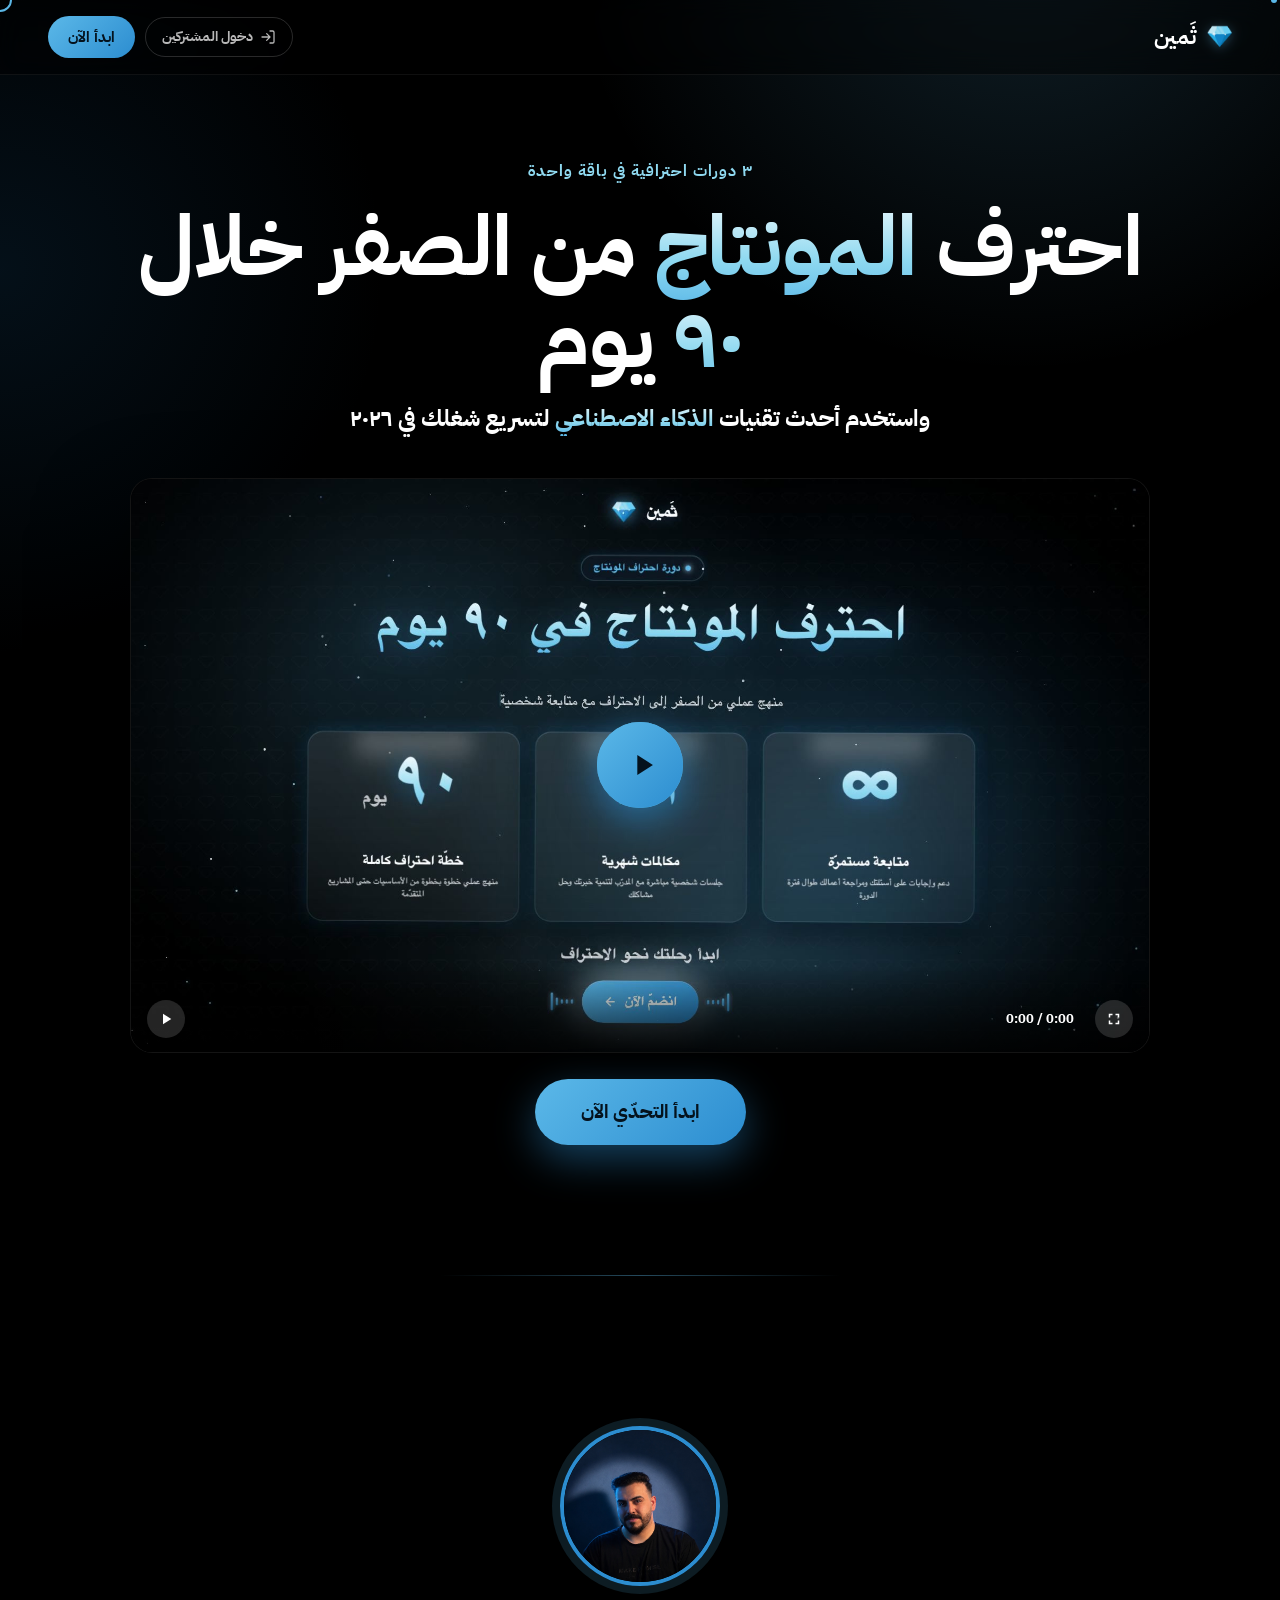
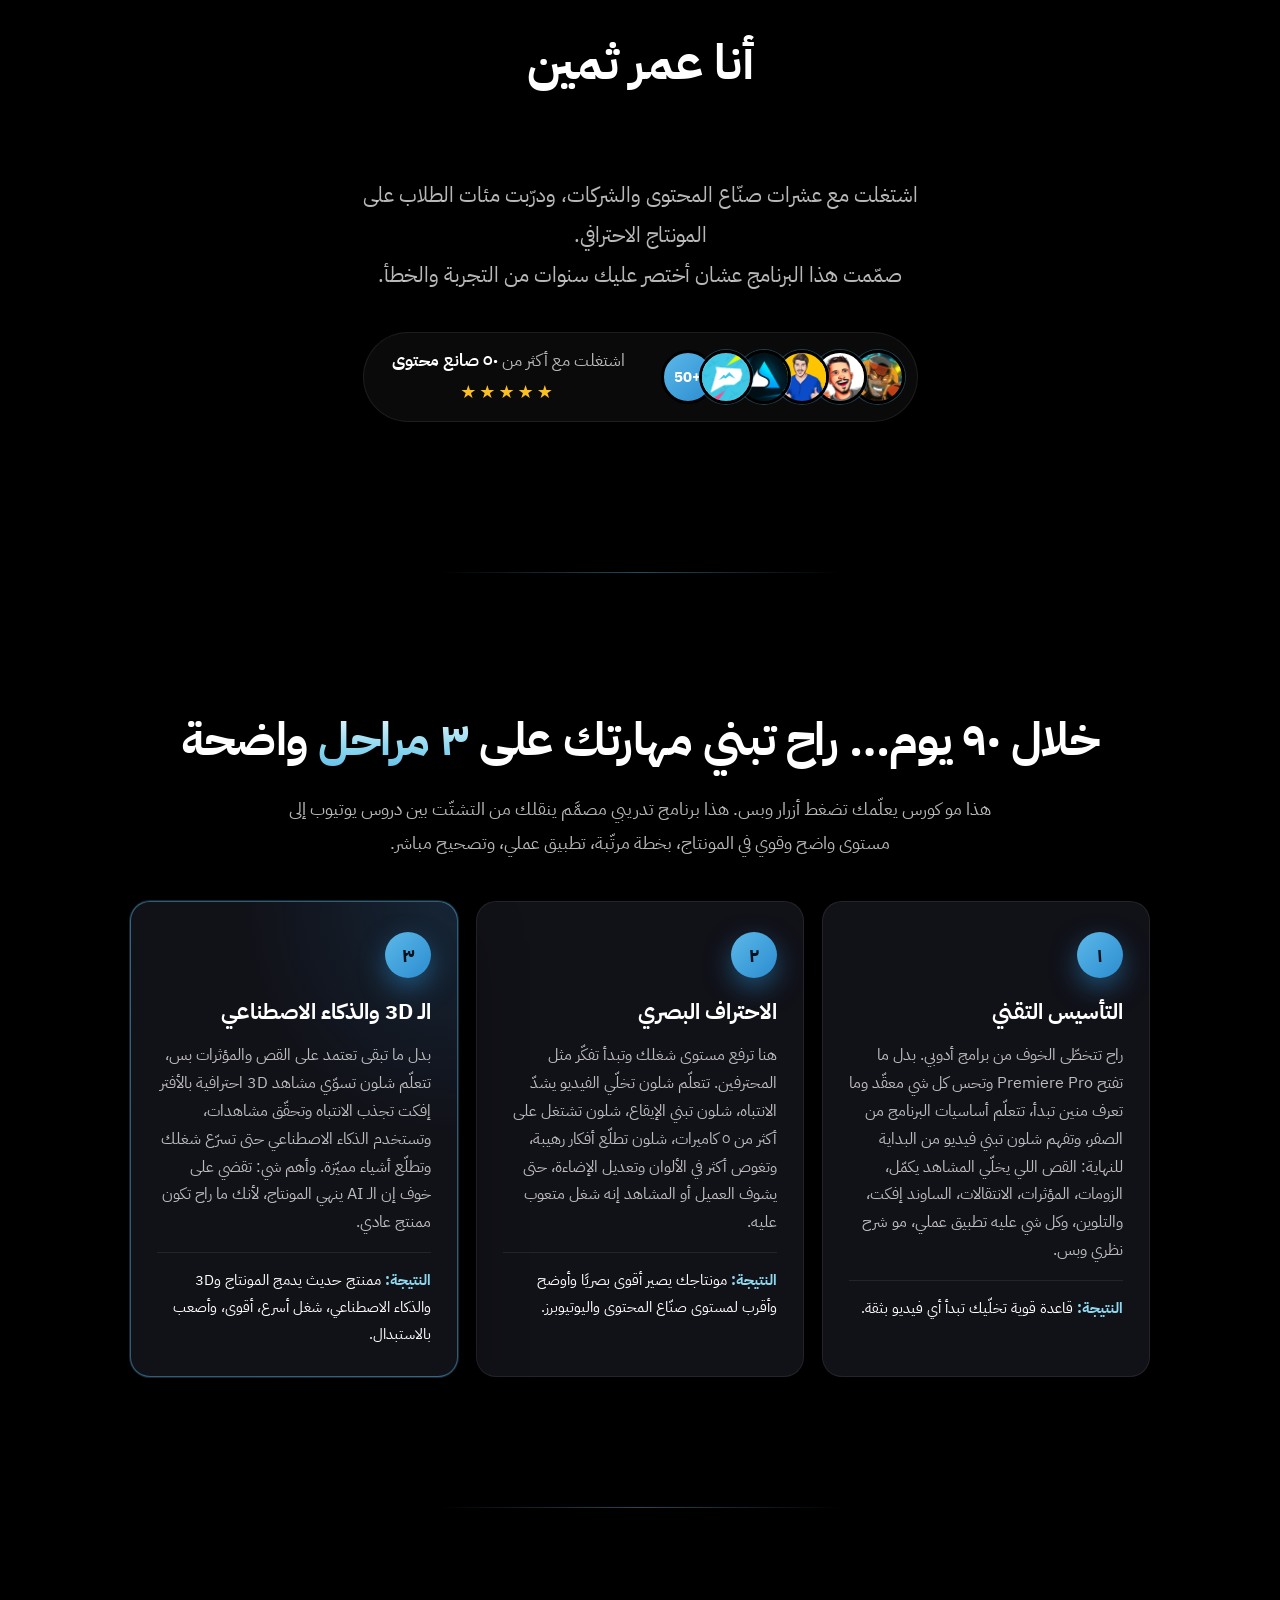
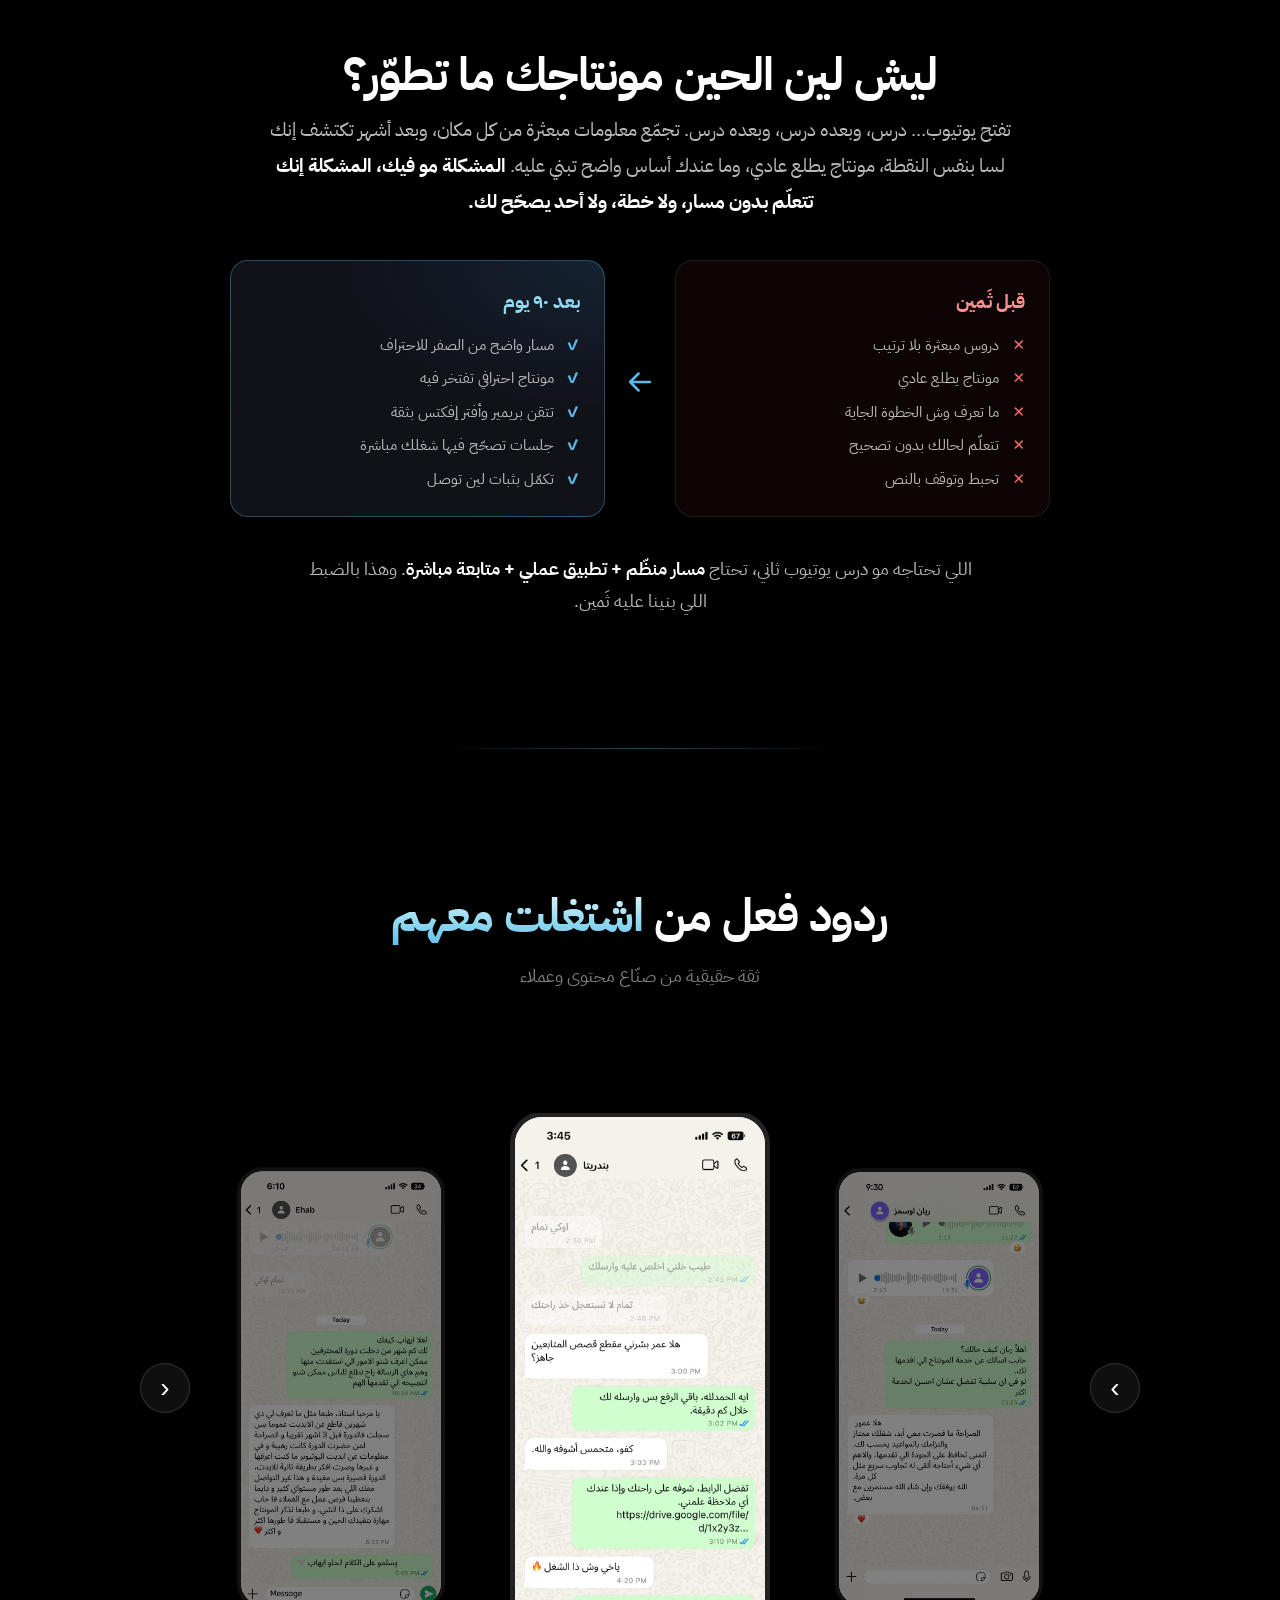
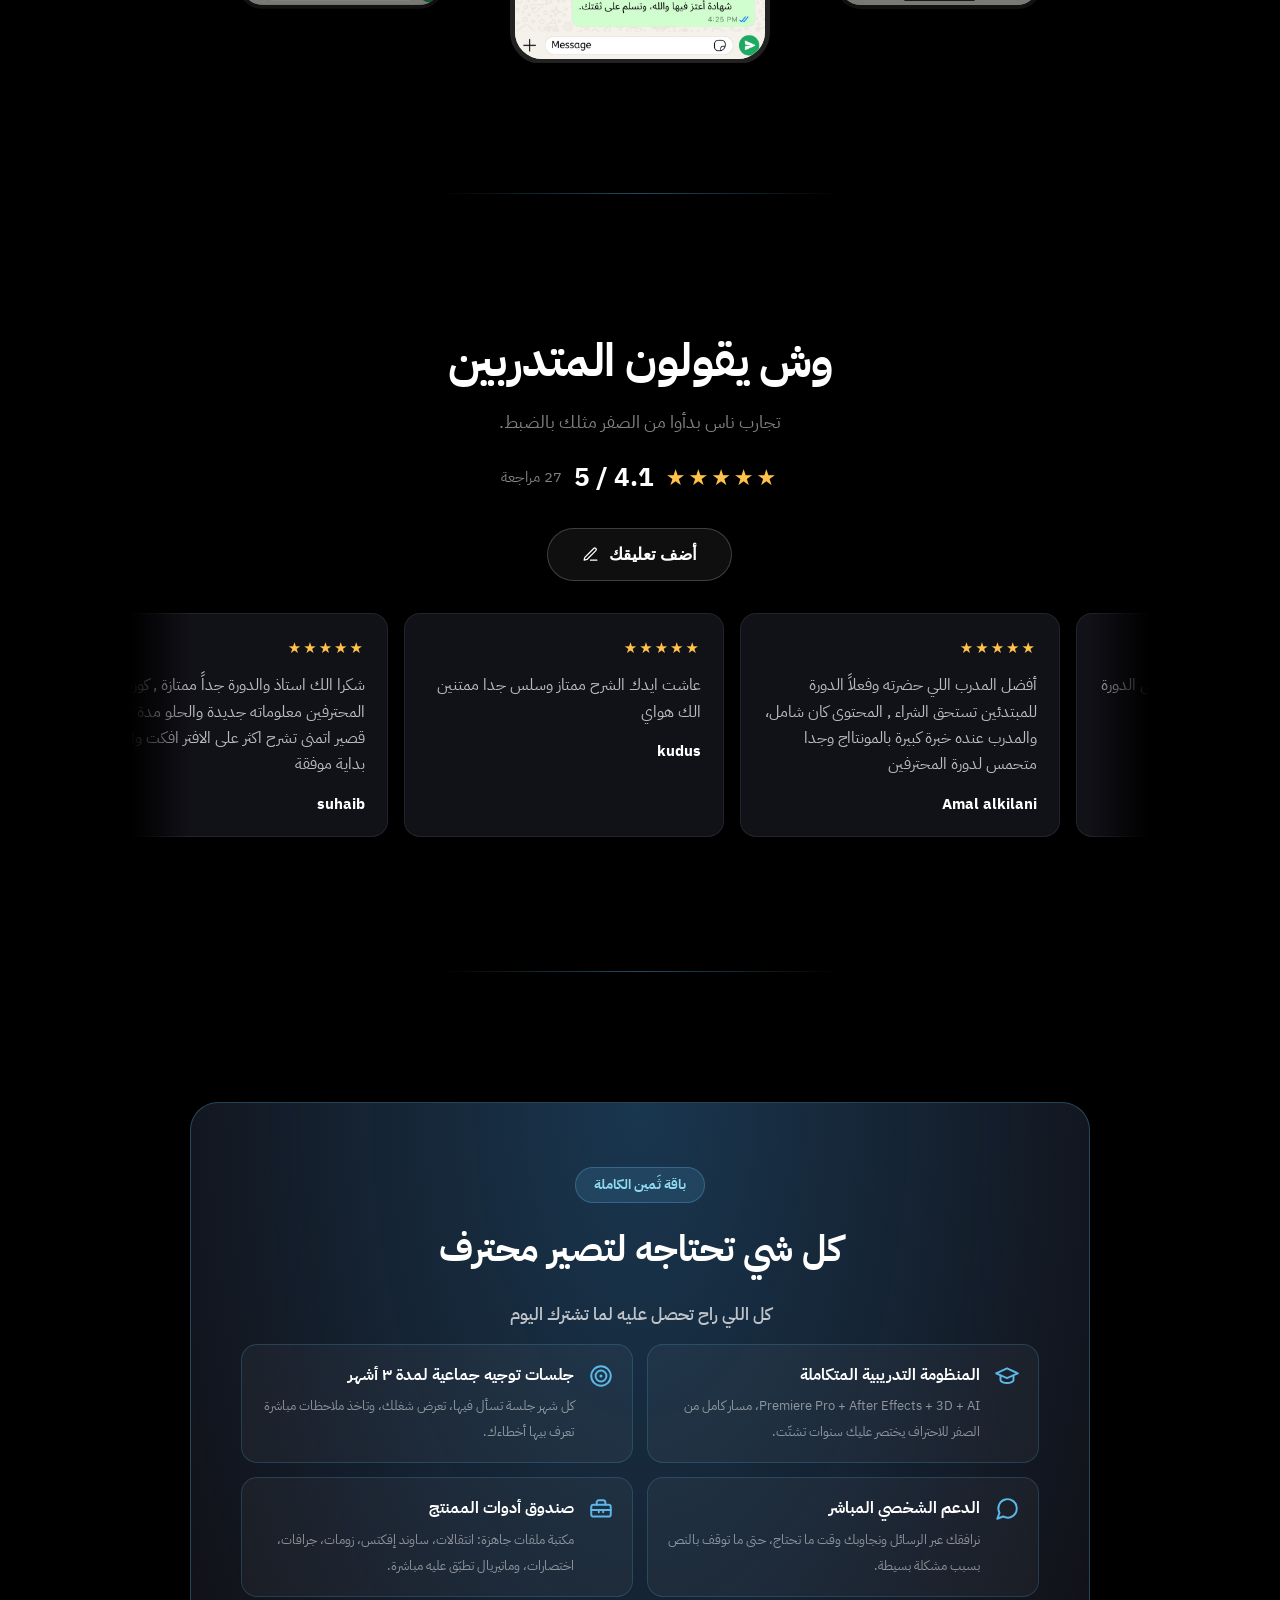
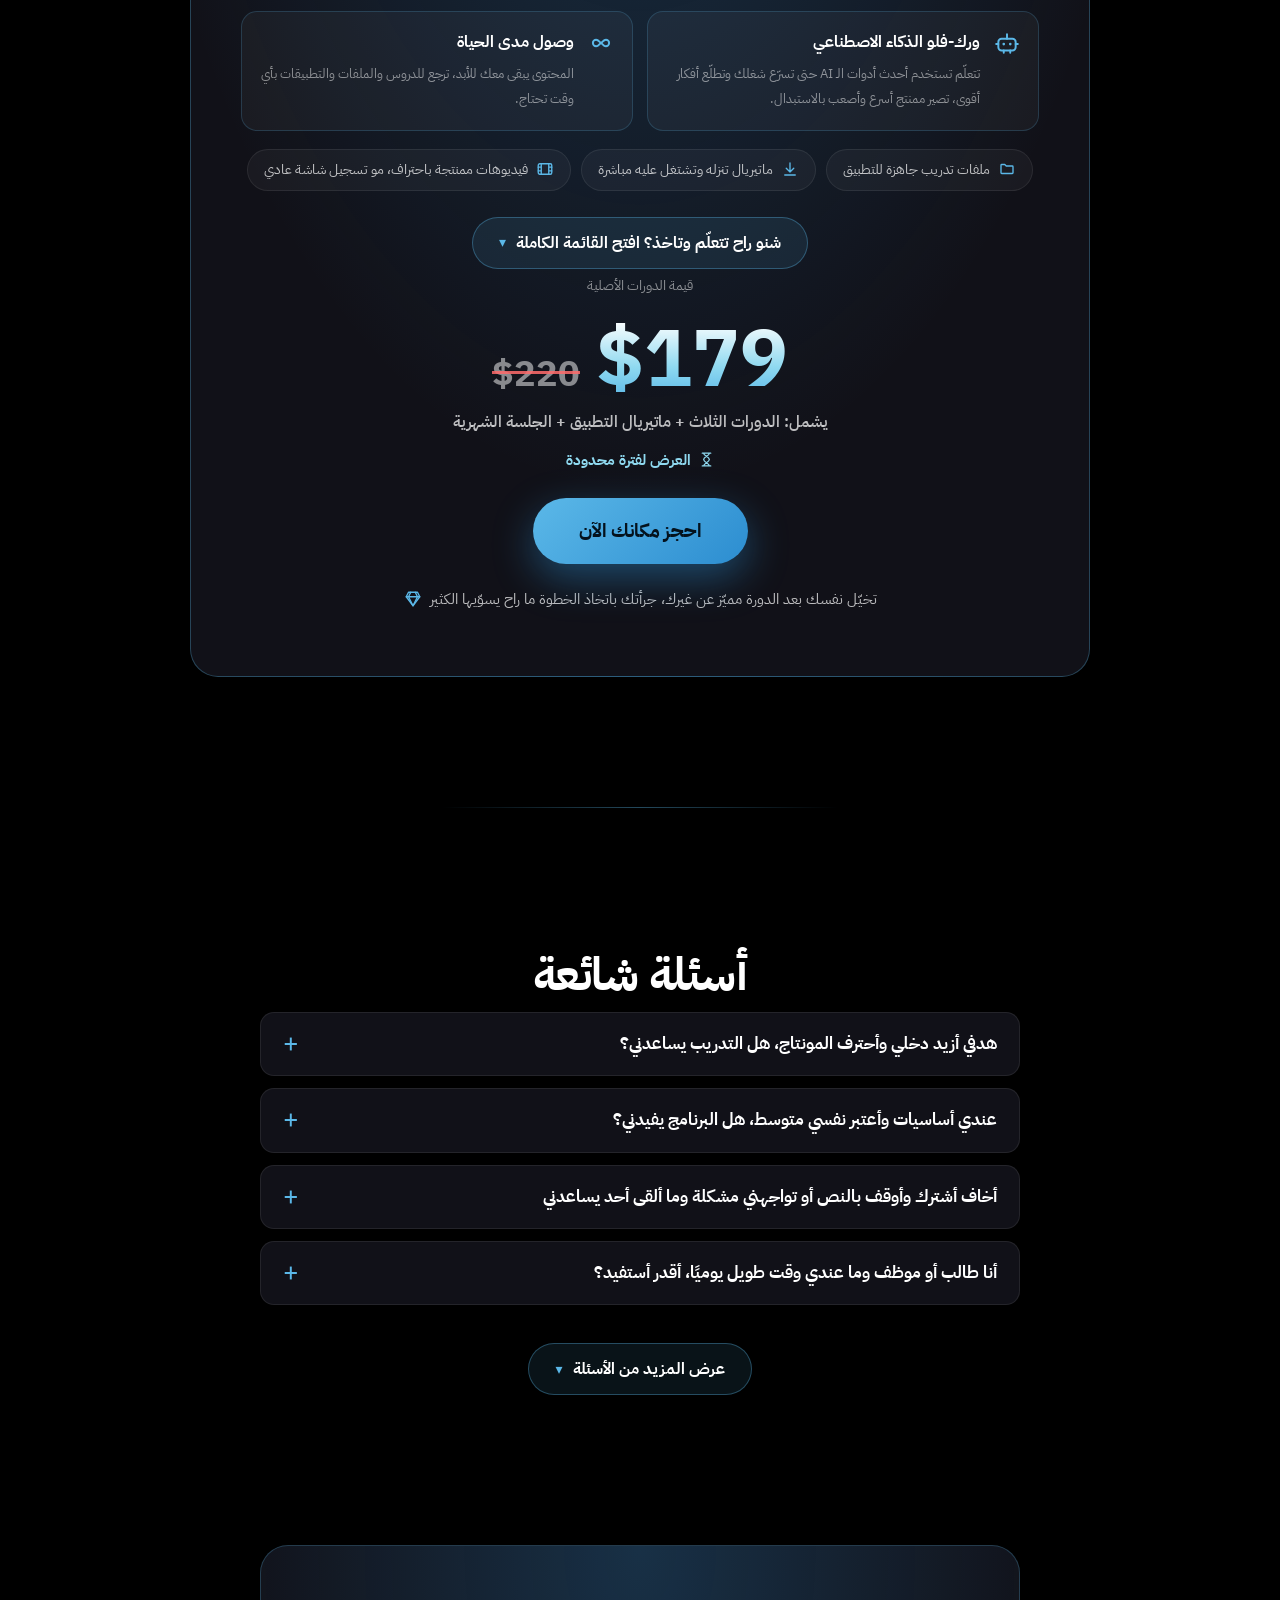
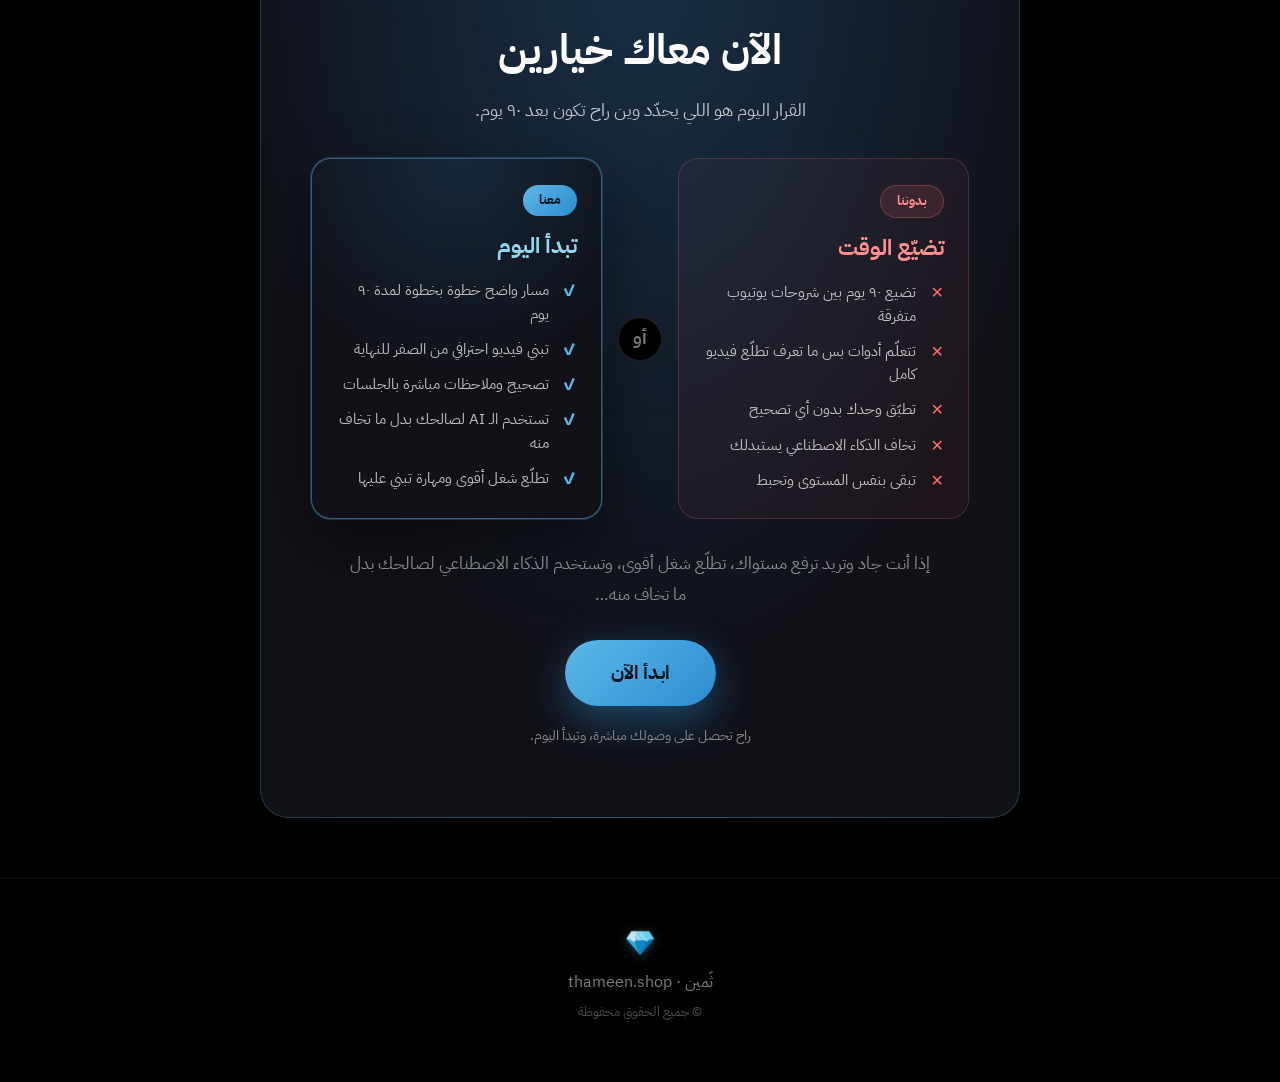
==== commit 42c0ed8d: "Smaller status icon (44px) with pulse animation" ====
--- a/index.html
+++ b/index.html
@@ -659,7 +659,7 @@
         <h3 id="statusTitle">وصلنا طلبك!</h3>
         <p id="statusDesc">سيتم التواصل معك قريبًا</p>
         <div id="statusIcon" class="status-icon-wrap">
-          <svg class="status-icon-svg" width="28" height="28" viewBox="0 0 24 24" fill="none" stroke="currentColor" stroke-width="1.5" stroke-linecap="round" stroke-linejoin="round">
+          <svg class="status-icon-svg" width="20" height="20" viewBox="0 0 24 24" fill="none" stroke="currentColor" stroke-width="1.5" stroke-linecap="round" stroke-linejoin="round">
             <circle cx="12" cy="12" r="10" opacity="0.2"/>
             <path d="M12 6v6l4 2" class="status-icon-hand"/>
           </svg>
@@ -709,12 +709,15 @@
     .status-badge.converted{background:rgba(80,200,120,.15);color:#74d99a}
 
     /* أيقونة الحالة */
-    .status-icon-wrap{width:52px;height:52px;min-width:52px;max-width:52px;margin:0 auto 12px;border:1px solid rgba(91,184,232,.25);border-radius:50%;display:flex;align-items:center;justify-content:center;background:rgba(91,184,232,.08)}
-    .status-icon-svg{width:24px;height:24px;min-width:24px;max-width:24px;color:#5BB8E8}
-    .status-icon-hand{stroke-dasharray:20;stroke-dashoffset:20;animation:iconDraw 0.8s cubic-bezier(0.25,0.46,0.45,0.94) forwards 0.3s}
-    .status-icon-check{stroke-dasharray:30;stroke-dashoffset:30;animation:iconDraw 0.6s cubic-bezier(0.25,0.46,0.45,0.94) forwards 0.2s}
-    .status-icon-phone{stroke-dasharray:100;stroke-dashoffset:100;animation:iconDraw 0.8s cubic-bezier(0.25,0.46,0.45,0.94) forwards 0.2s}
+    .status-icon-wrap{width:44px;height:44px;min-width:44px;max-width:44px;margin:0 auto 10px;border:1px solid rgba(91,184,232,.25);border-radius:50%;display:flex;align-items:center;justify-content:center;background:rgba(91,184,232,.08)}
+    .status-icon-svg{width:20px;height:20px;min-width:20px;max-width:20px;color:#5BB8E8}
+    .status-icon-hand{stroke-dasharray:20;stroke-dashoffset:20;animation:iconDraw 0.8s ease forwards 0.3s}
+    .status-icon-check{stroke-dasharray:30;stroke-dashoffset:30;animation:iconDraw 0.5s ease forwards,checkPop 0.3s ease 0.5s}
+    .status-icon-phone{stroke-dasharray:100;stroke-dashoffset:100;animation:iconDraw 0.8s ease forwards 0.2s}
+    .status-icon-wrap.pending{animation:pulse 2s ease-in-out infinite}
     @keyframes iconDraw{to{stroke-dashoffset:0}}
+    @keyframes checkPop{0%{transform:scale(1)}50%{transform:scale(1.2)}100%{transform:scale(1)}}
+    @keyframes pulse{0%,100%{opacity:1}50%{opacity:0.6}}
 
     /* انميشن المودال */
     #leadModal{
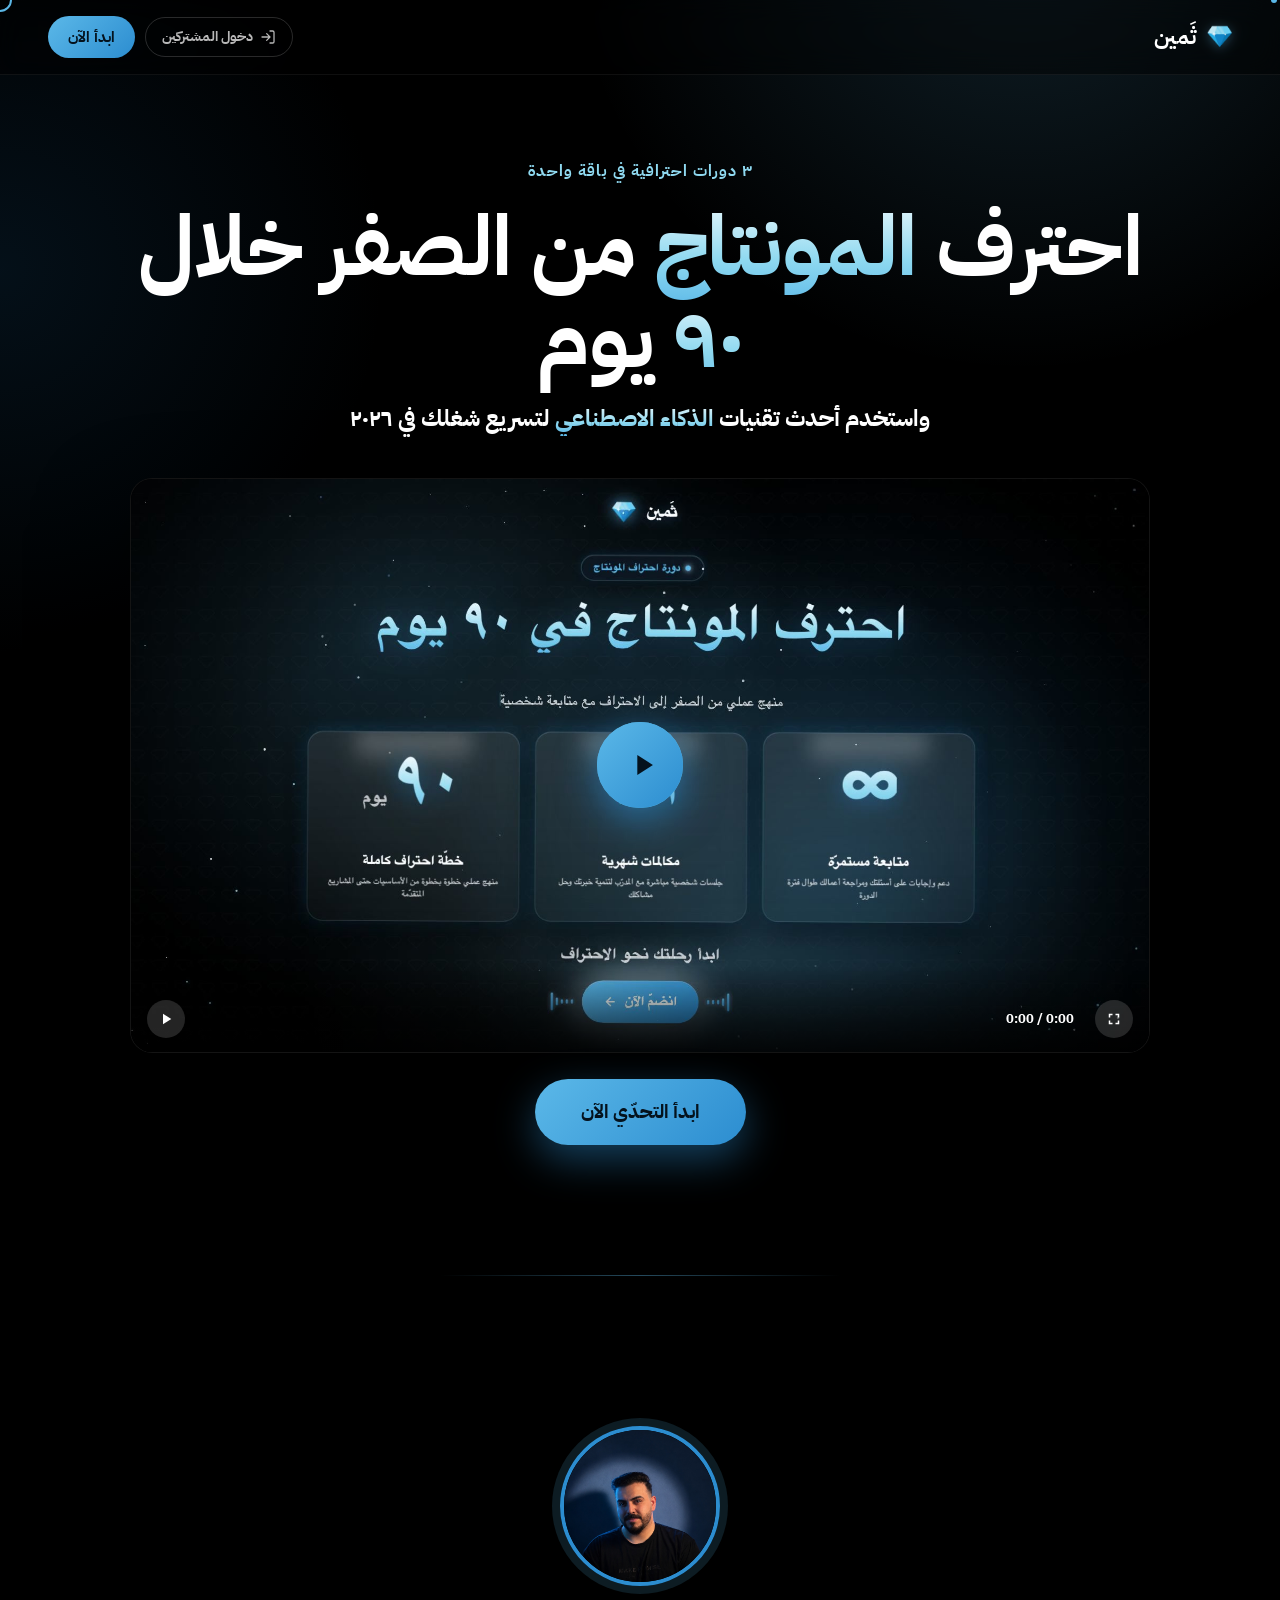
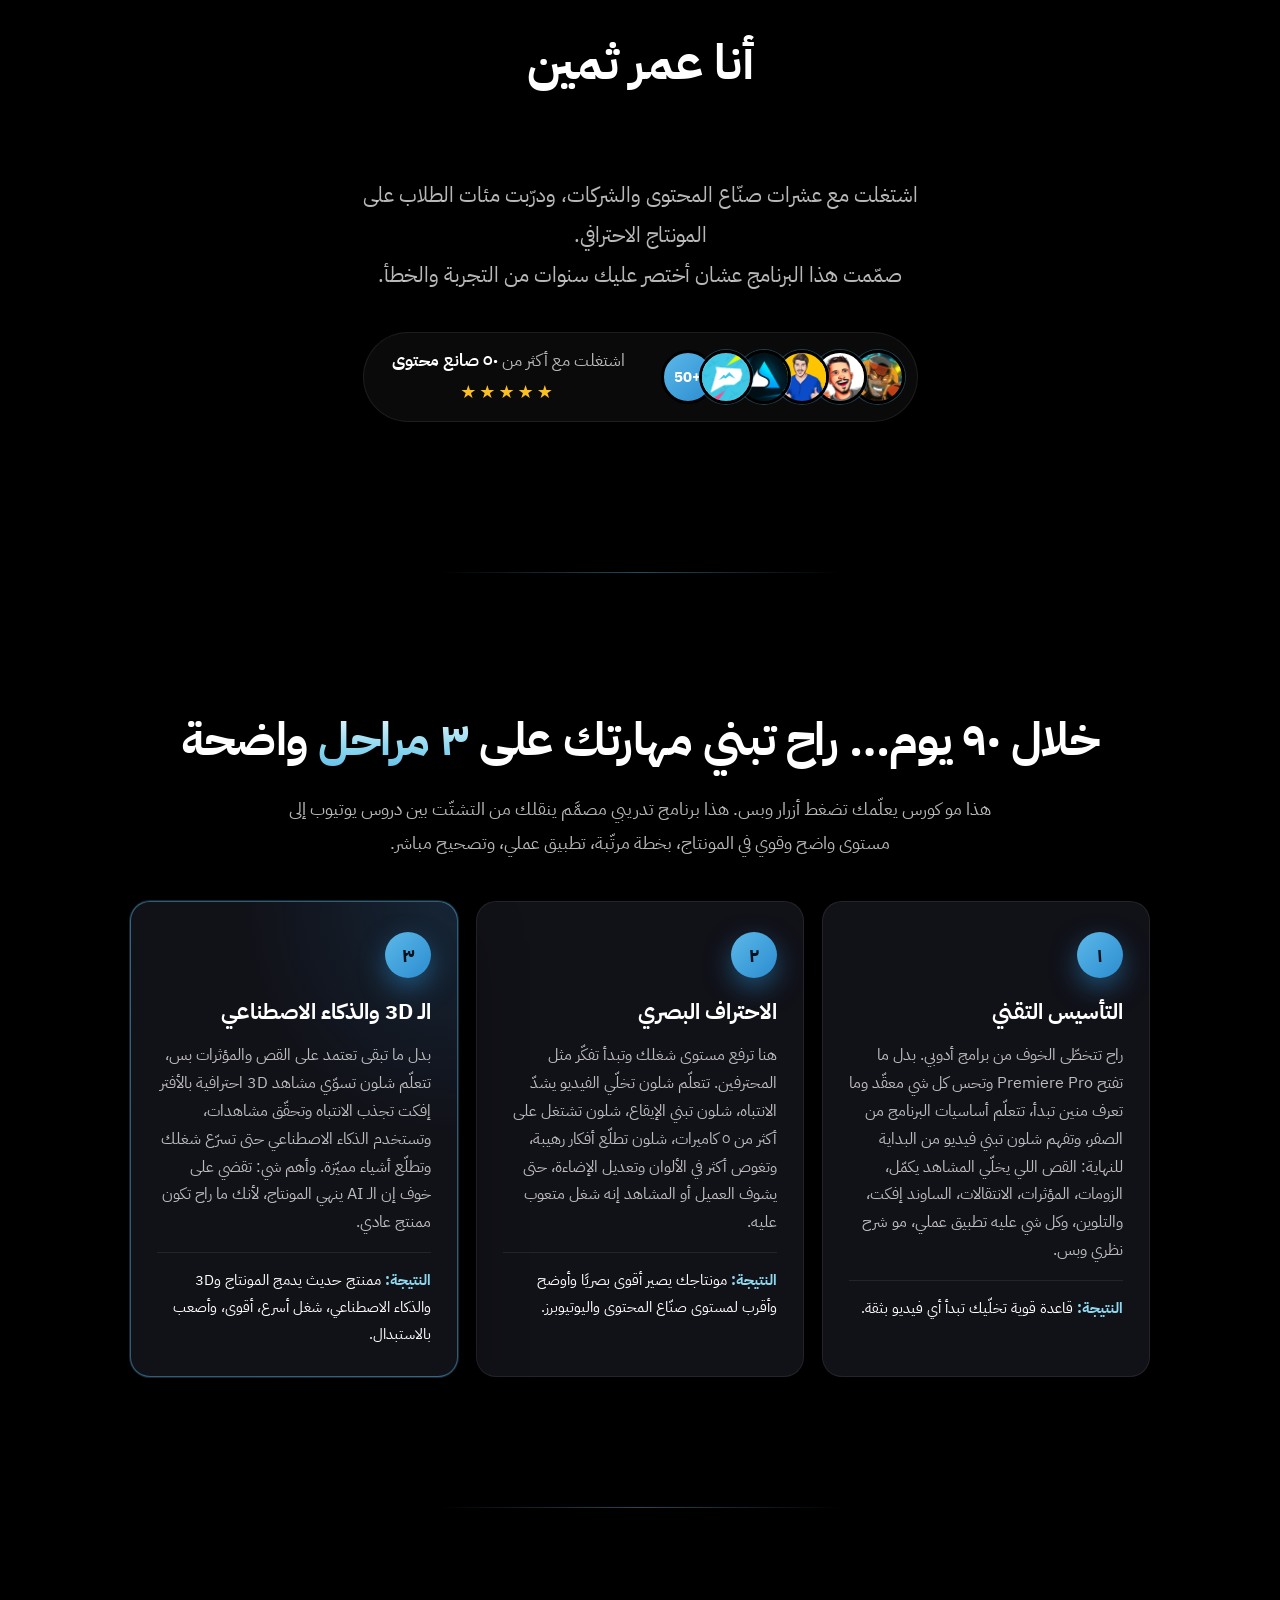
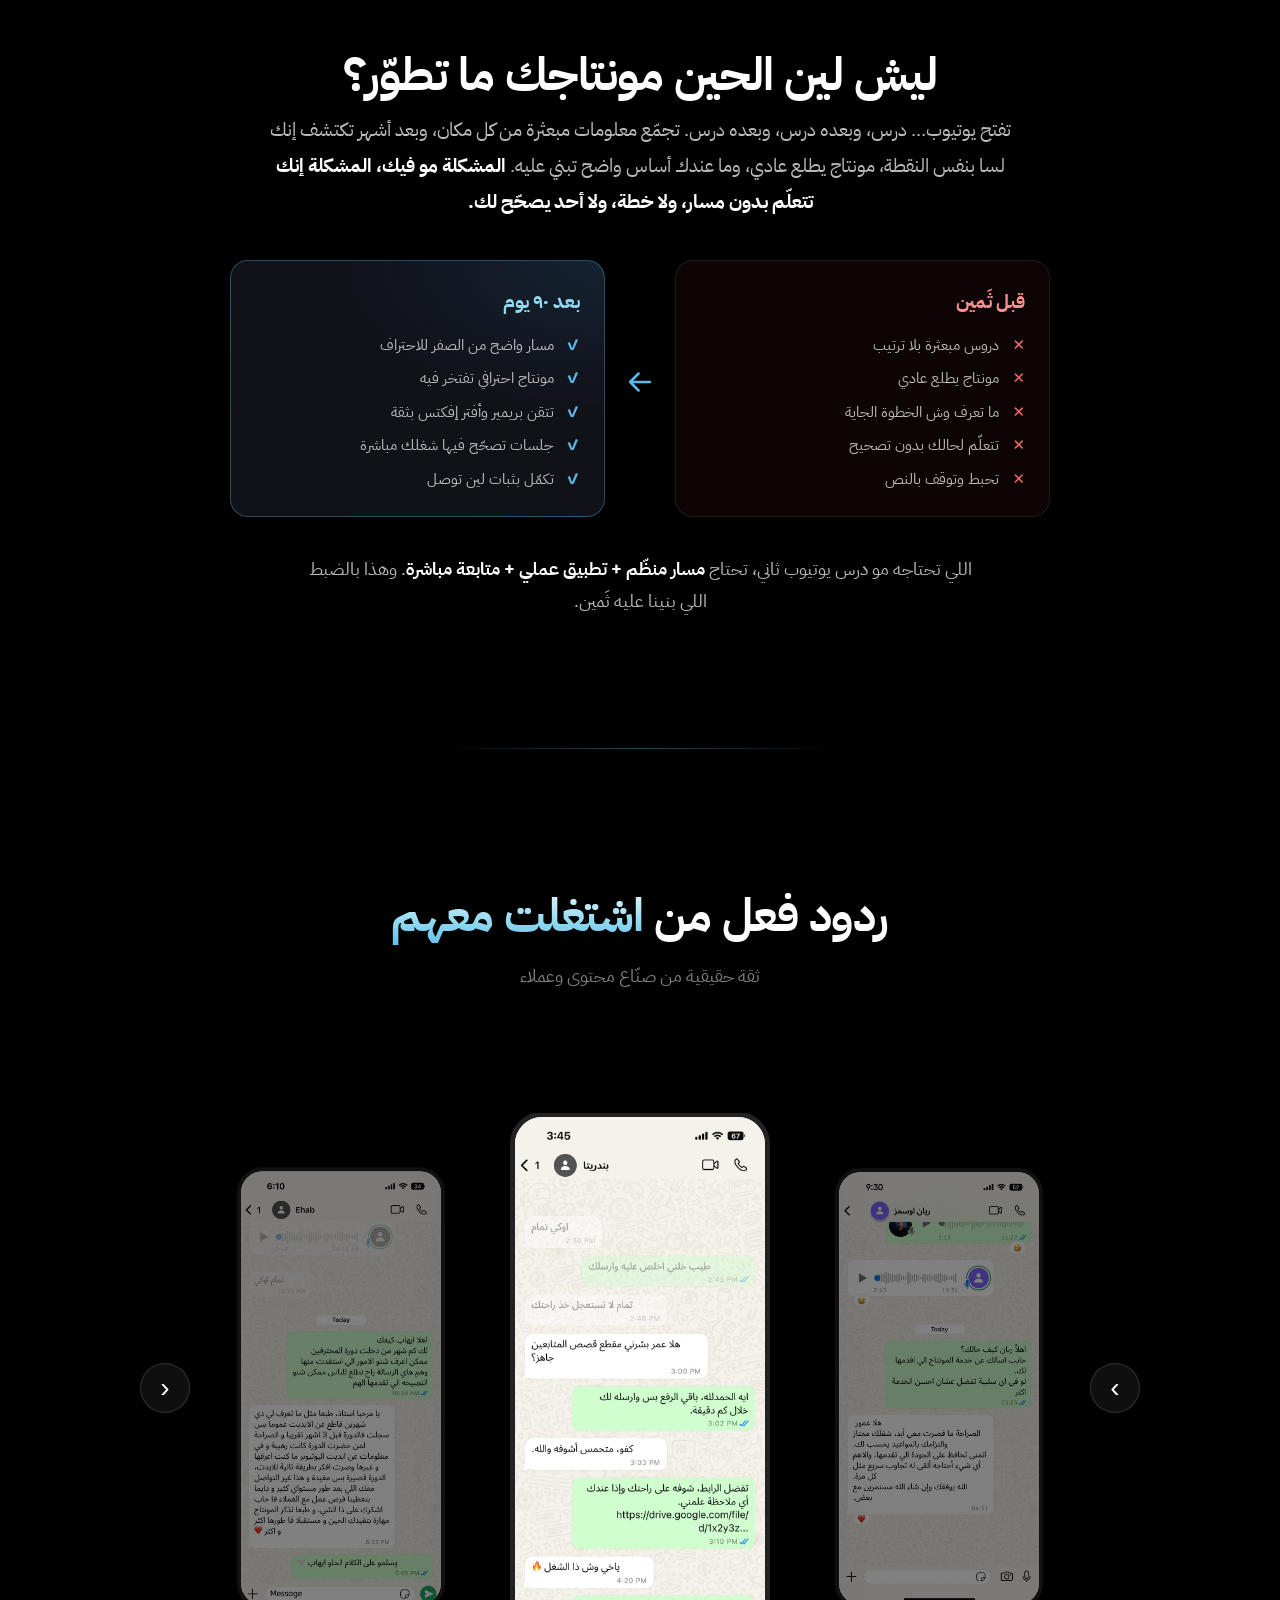
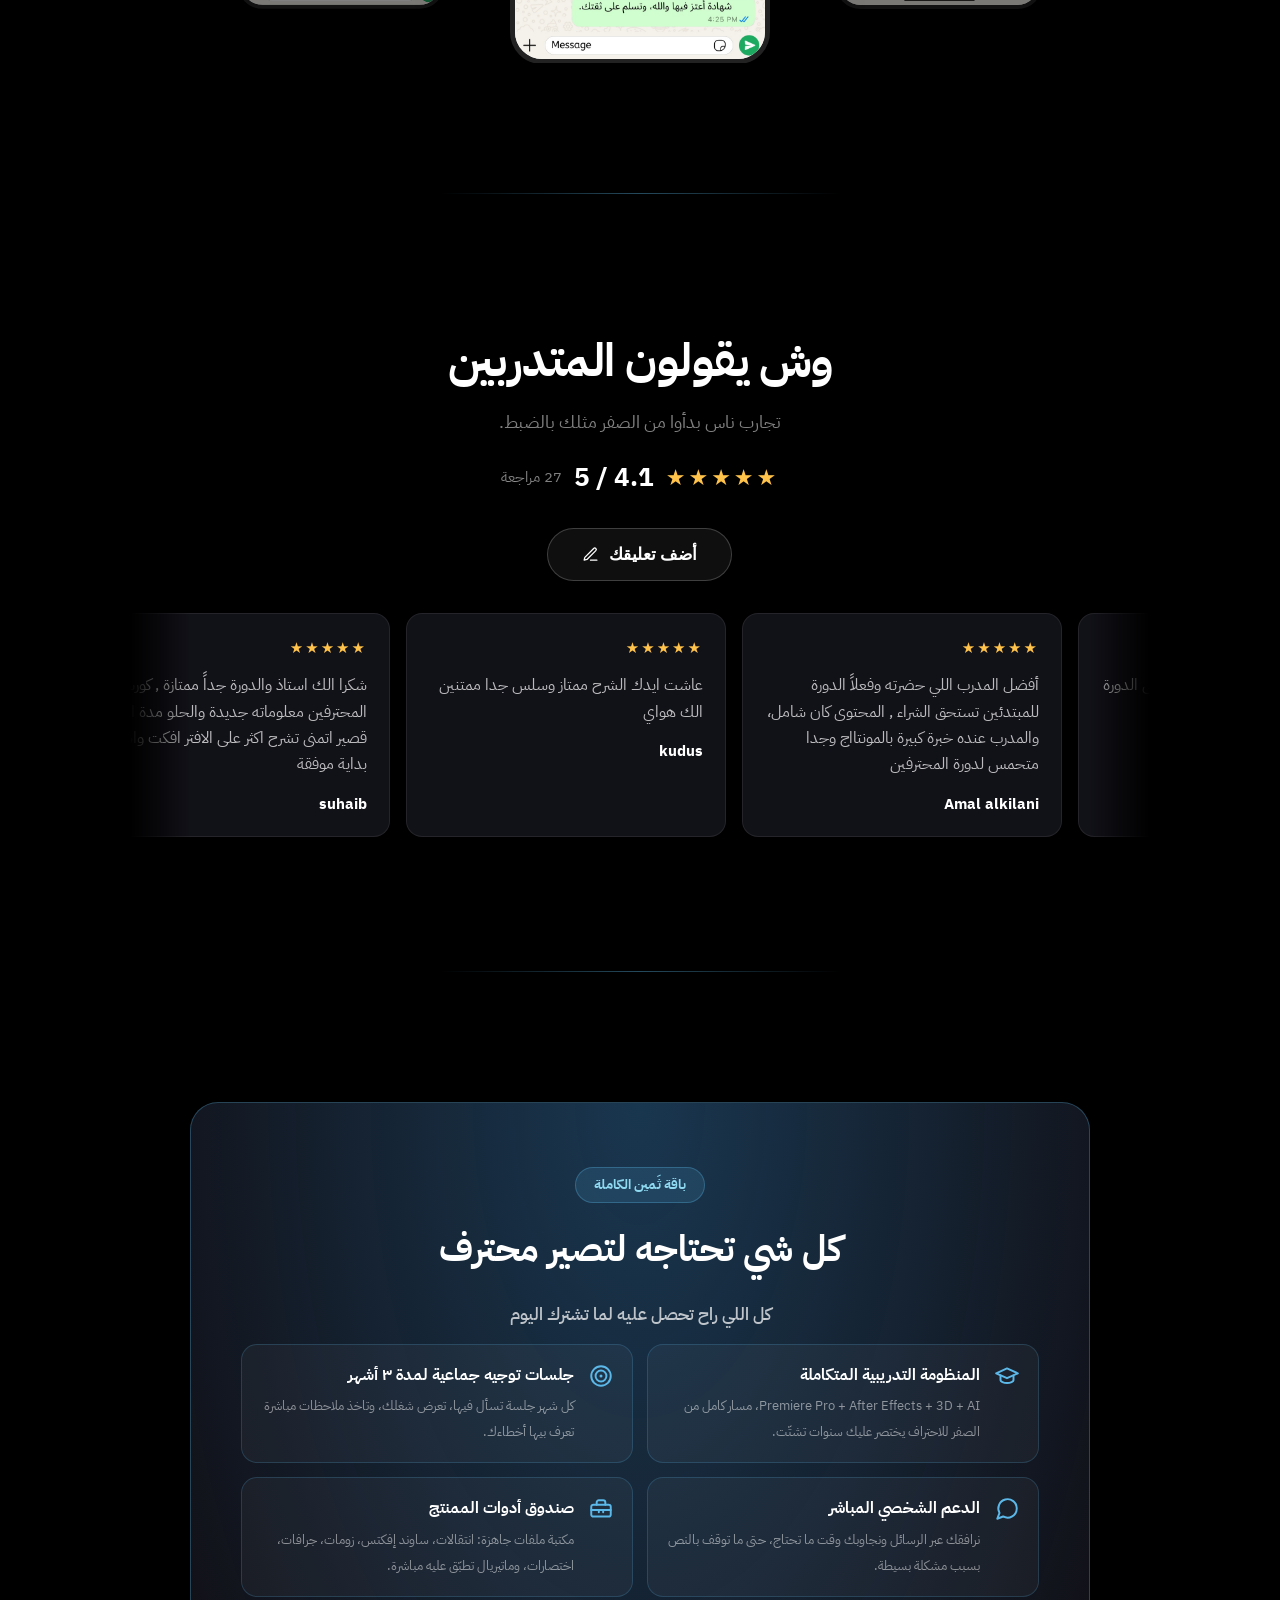
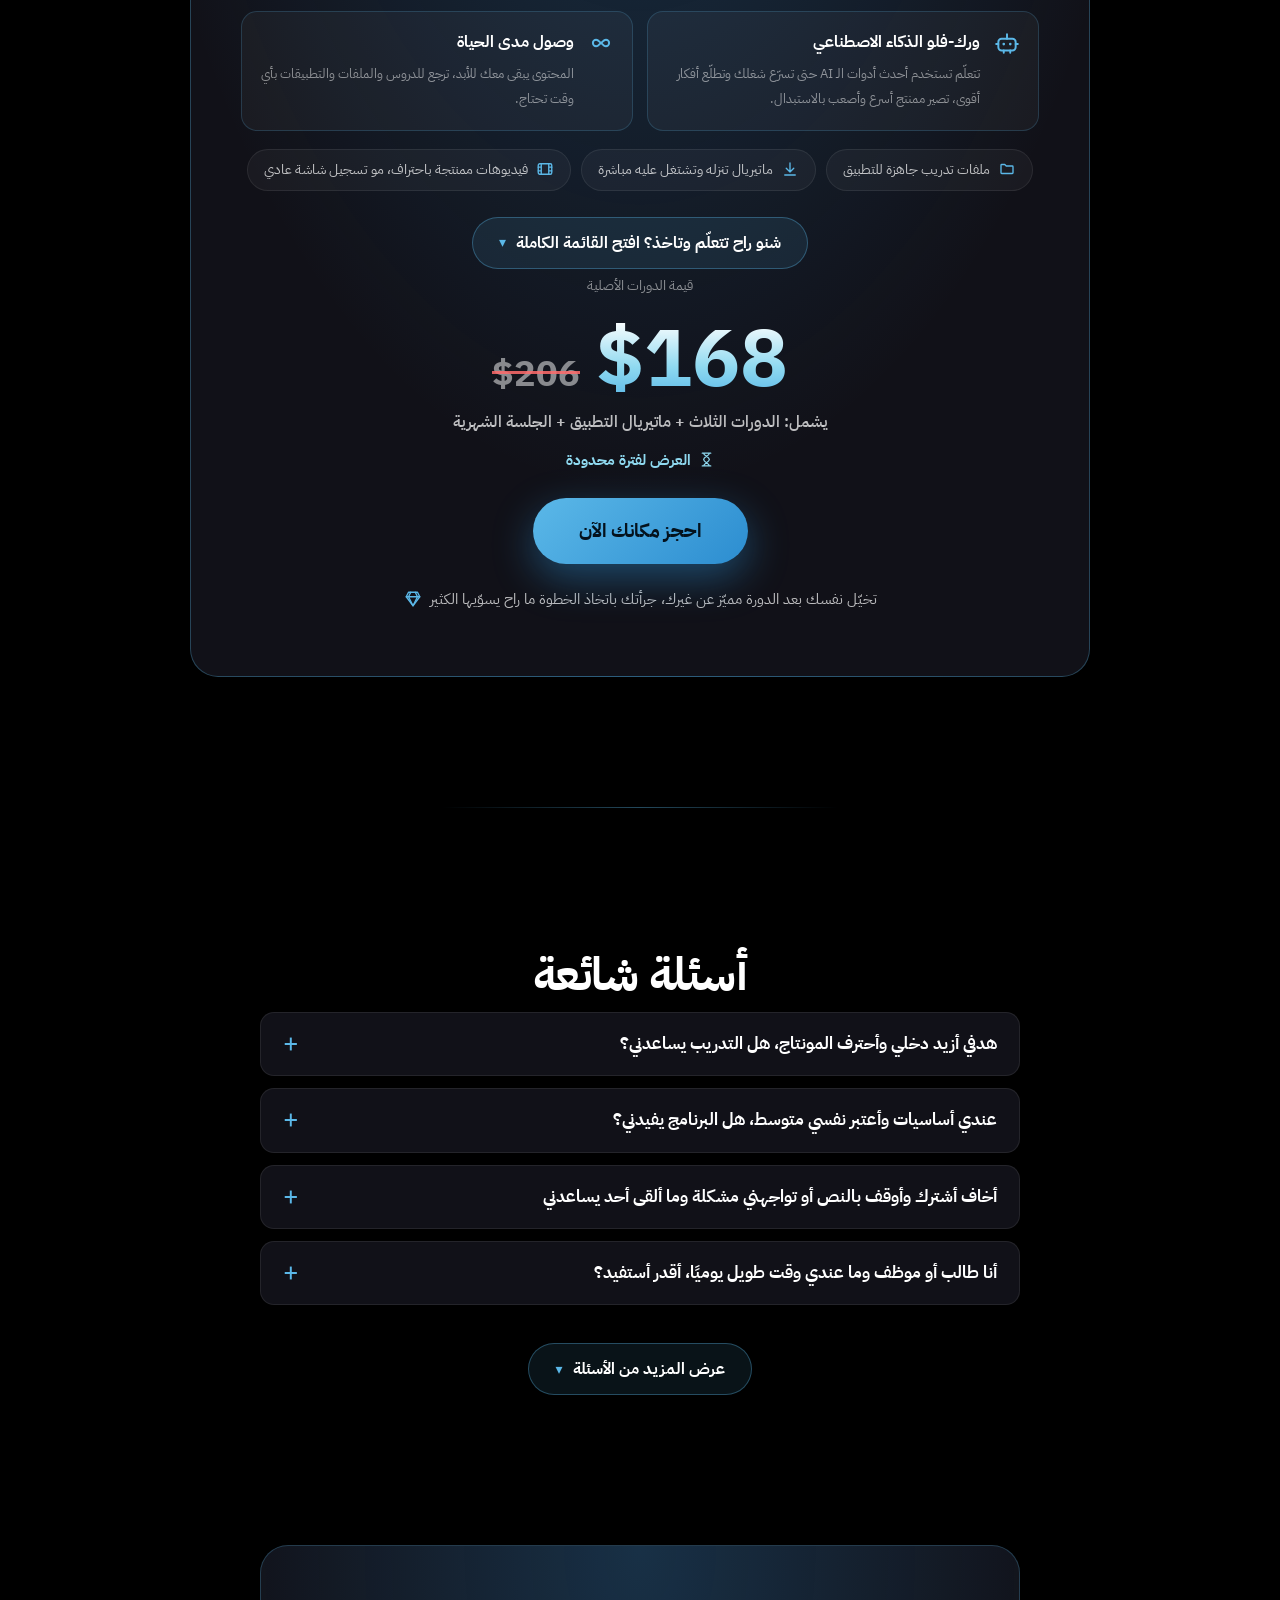
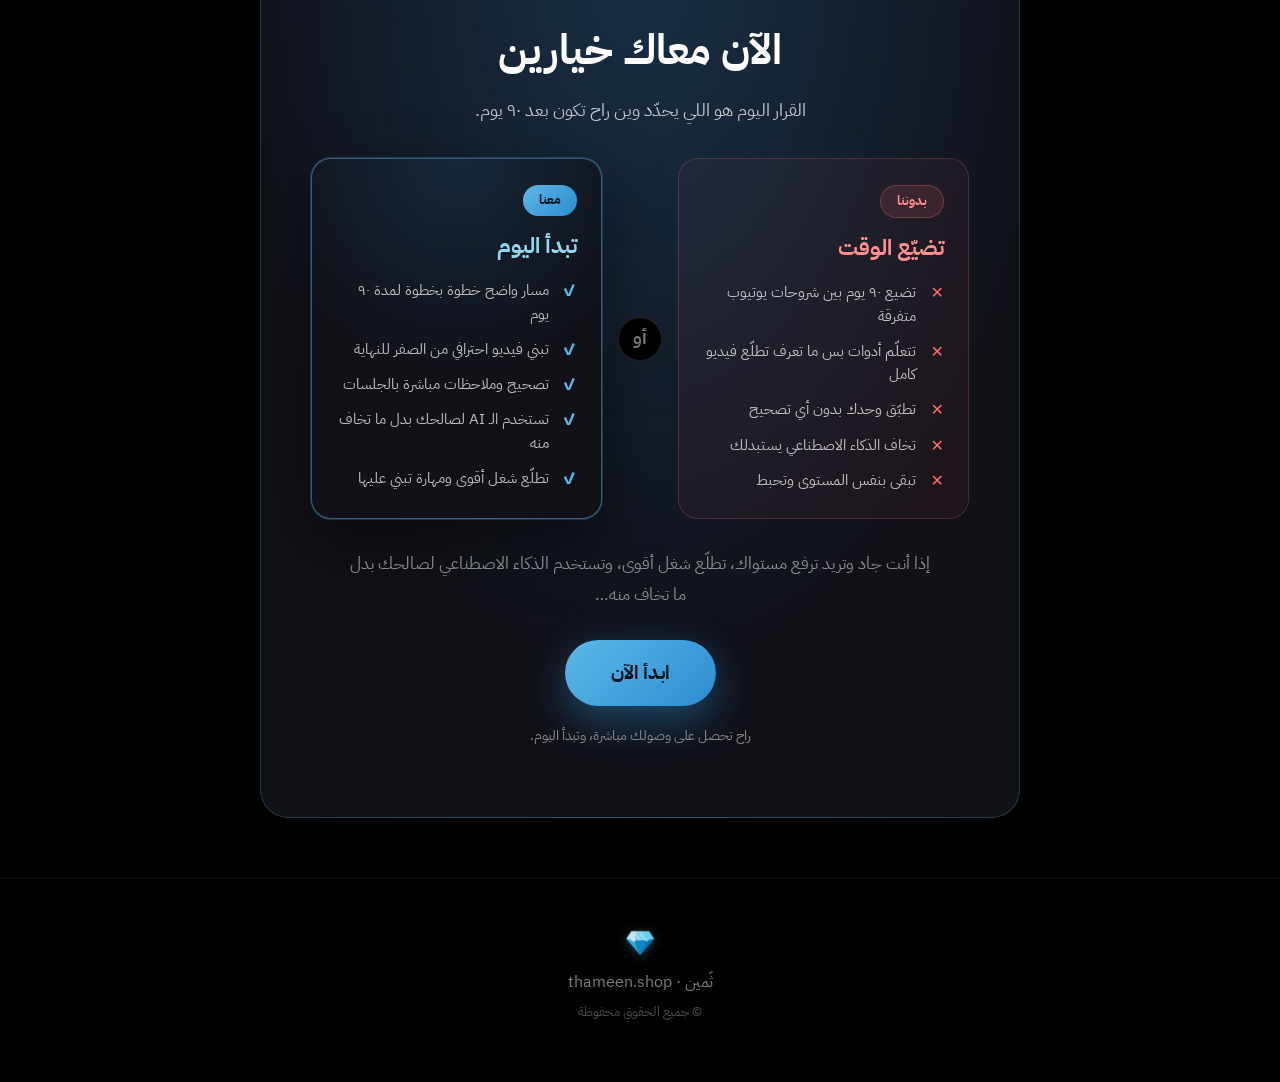
==== commit f320a1d0: "Force icon size with !important" ====
--- a/index.html
+++ b/index.html
@@ -709,8 +709,8 @@
     .status-badge.converted{background:rgba(80,200,120,.15);color:#74d99a}
 
     /* أيقونة الحالة */
-    .status-icon-wrap{width:44px;height:44px;min-width:44px;max-width:44px;margin:0 auto 10px;border:1px solid rgba(91,184,232,.25);border-radius:50%;display:flex;align-items:center;justify-content:center;background:rgba(91,184,232,.08)}
-    .status-icon-svg{width:20px;height:20px;min-width:20px;max-width:20px;color:#5BB8E8}
+    .status-icon-wrap{width:44px!important;height:44px!important;min-width:44px!important;max-width:44px!important;margin:0 auto 10px!important;border:1px solid rgba(91,184,232,.25);border-radius:50%;display:flex;align-items:center;justify-content:center;background:rgba(91,184,232,.08)}
+    .status-icon-svg{width:20px!important;height:20px!important;min-width:20px!important;max-width:20px!important;color:#5BB8E8}
     .status-icon-hand{stroke-dasharray:20;stroke-dashoffset:20;animation:iconDraw 0.8s ease forwards 0.3s}
     .status-icon-check{stroke-dasharray:30;stroke-dashoffset:30;animation:iconDraw 0.5s ease forwards,checkPop 0.3s ease 0.5s}
     .status-icon-phone{stroke-dasharray:100;stroke-dashoffset:100;animation:iconDraw 0.8s ease forwards 0.2s}
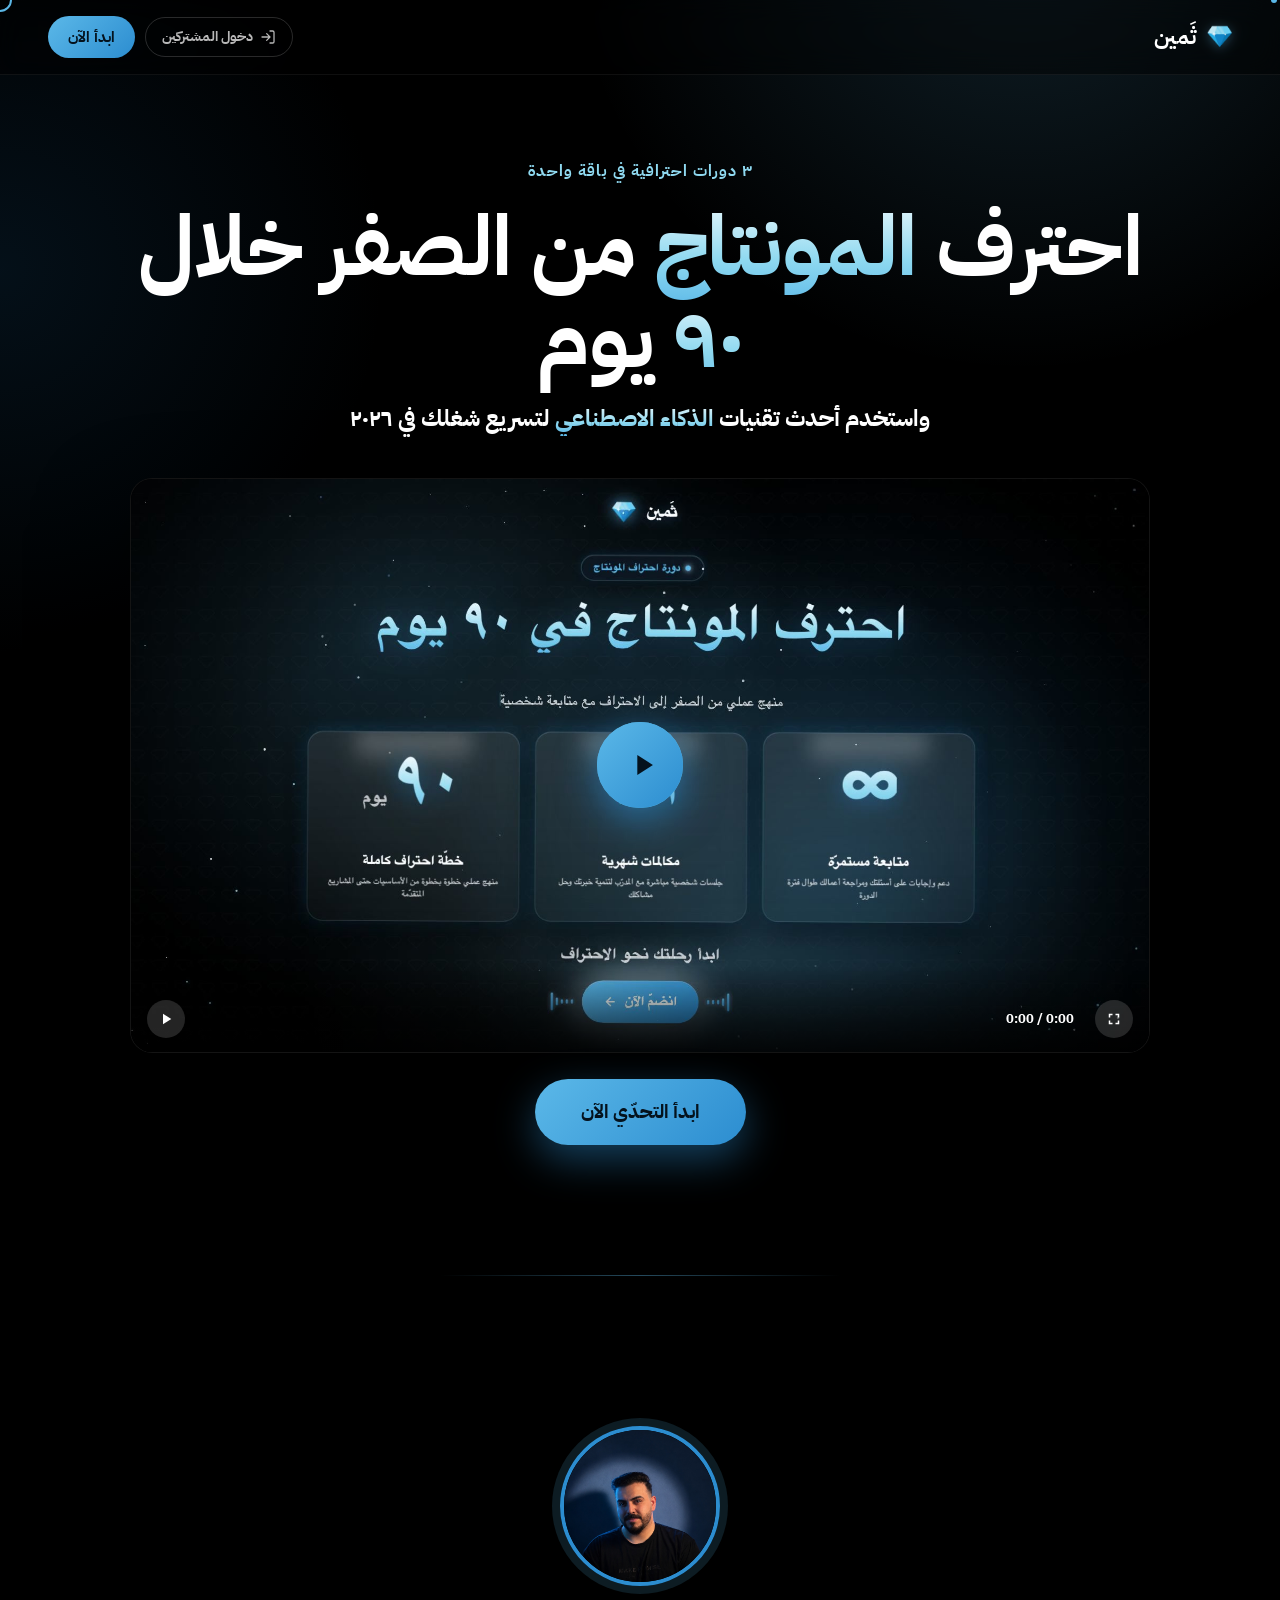
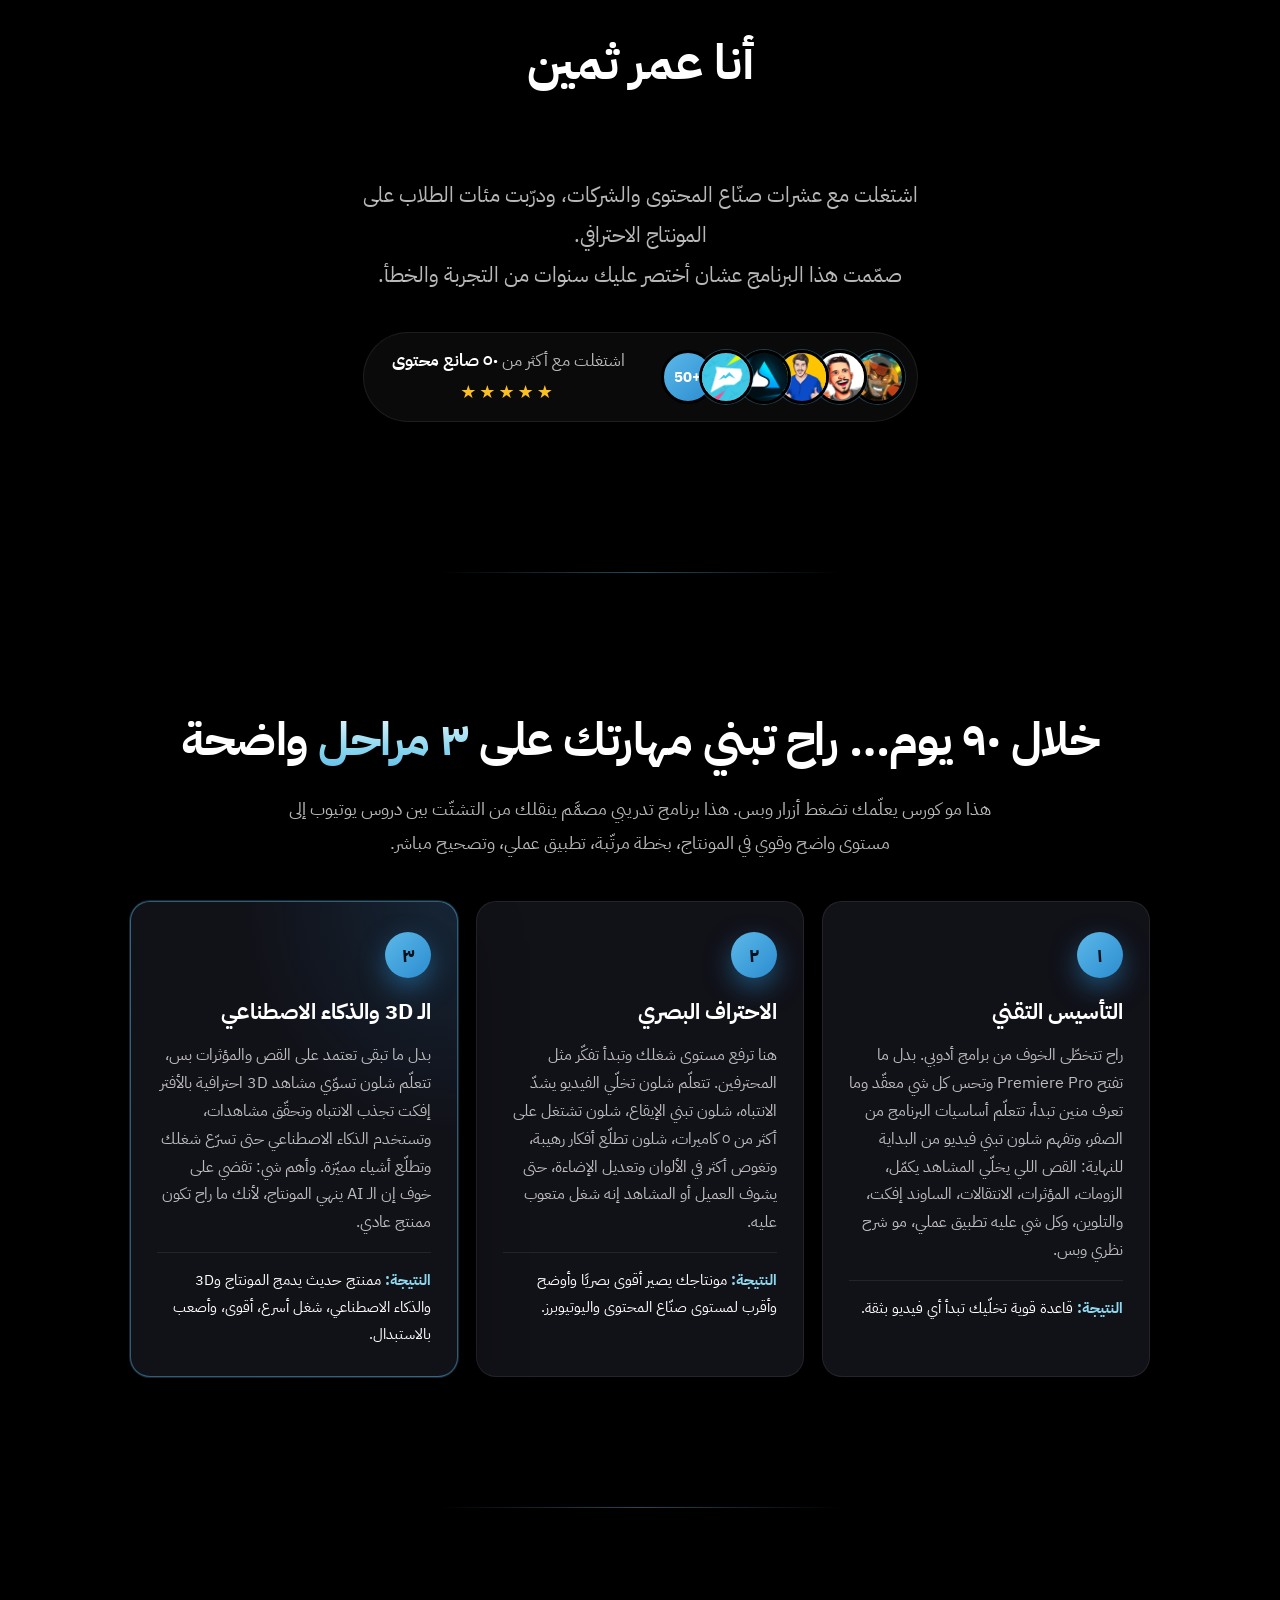
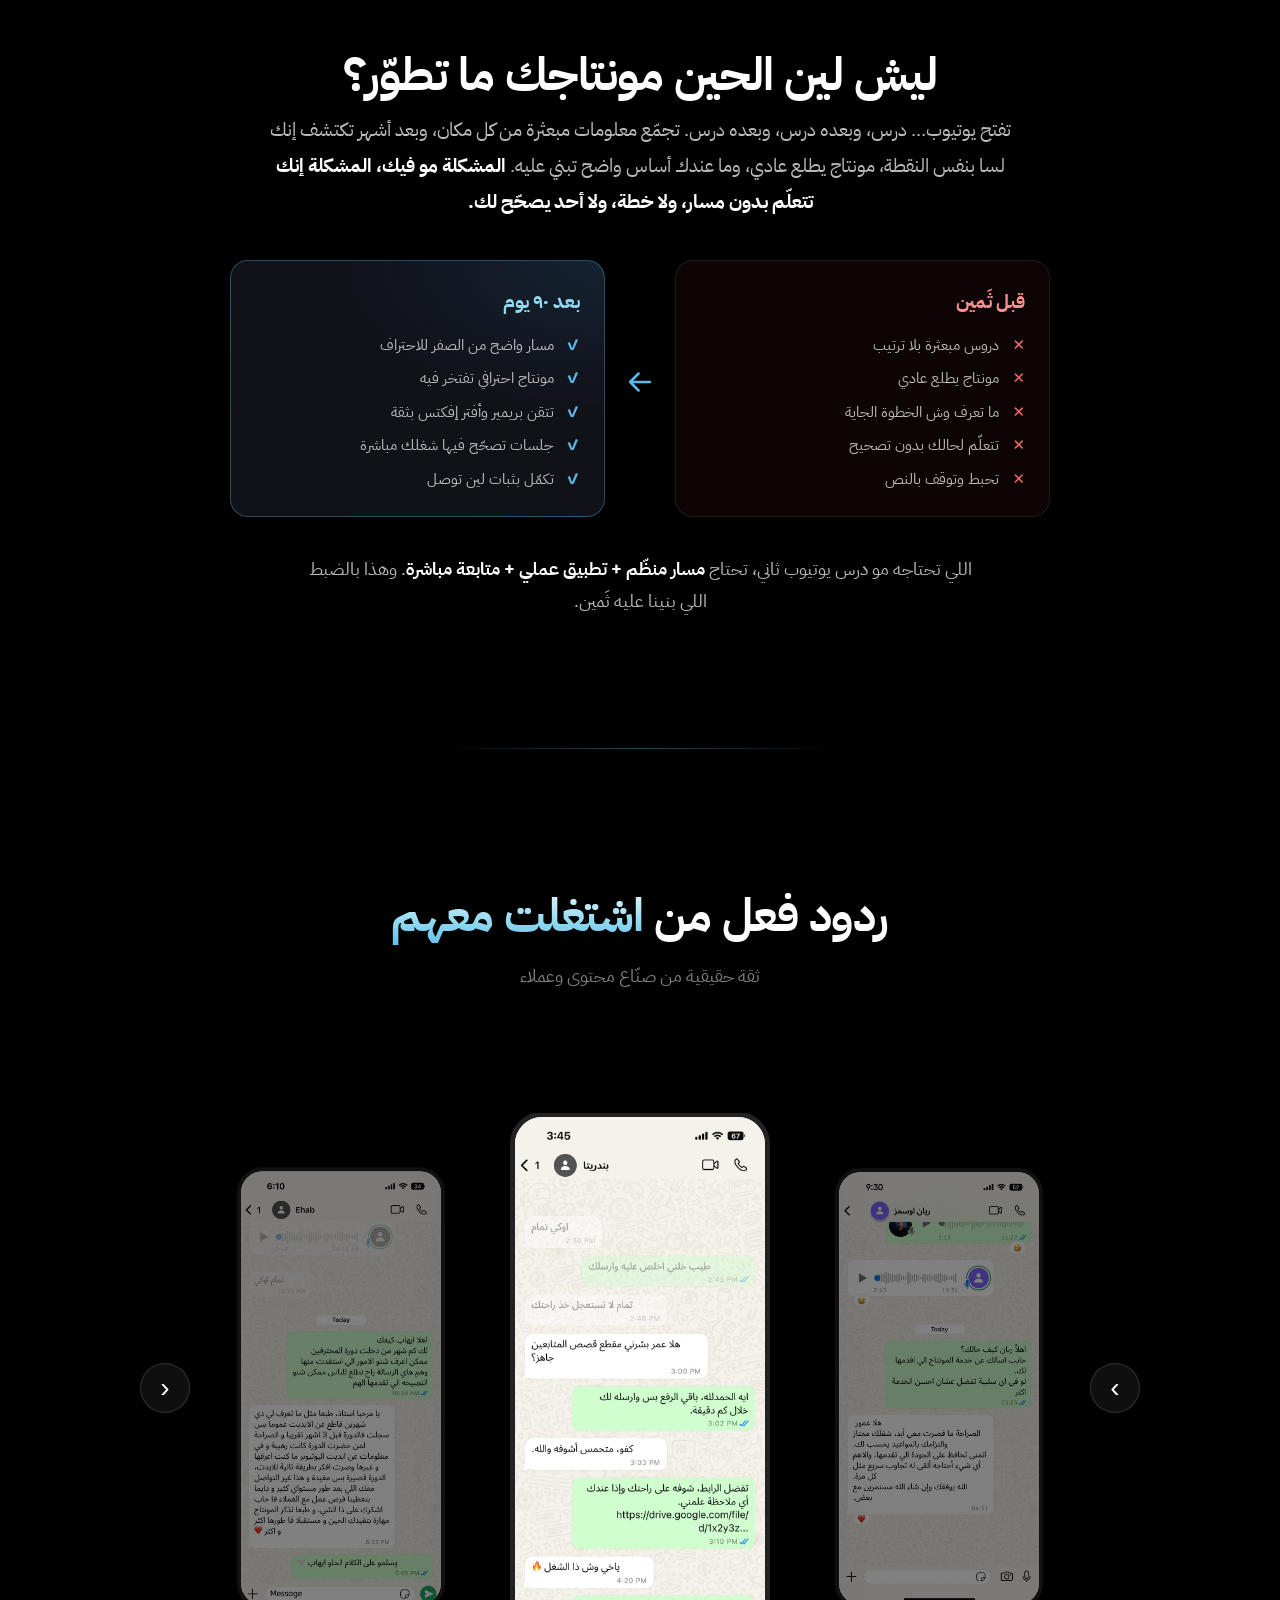
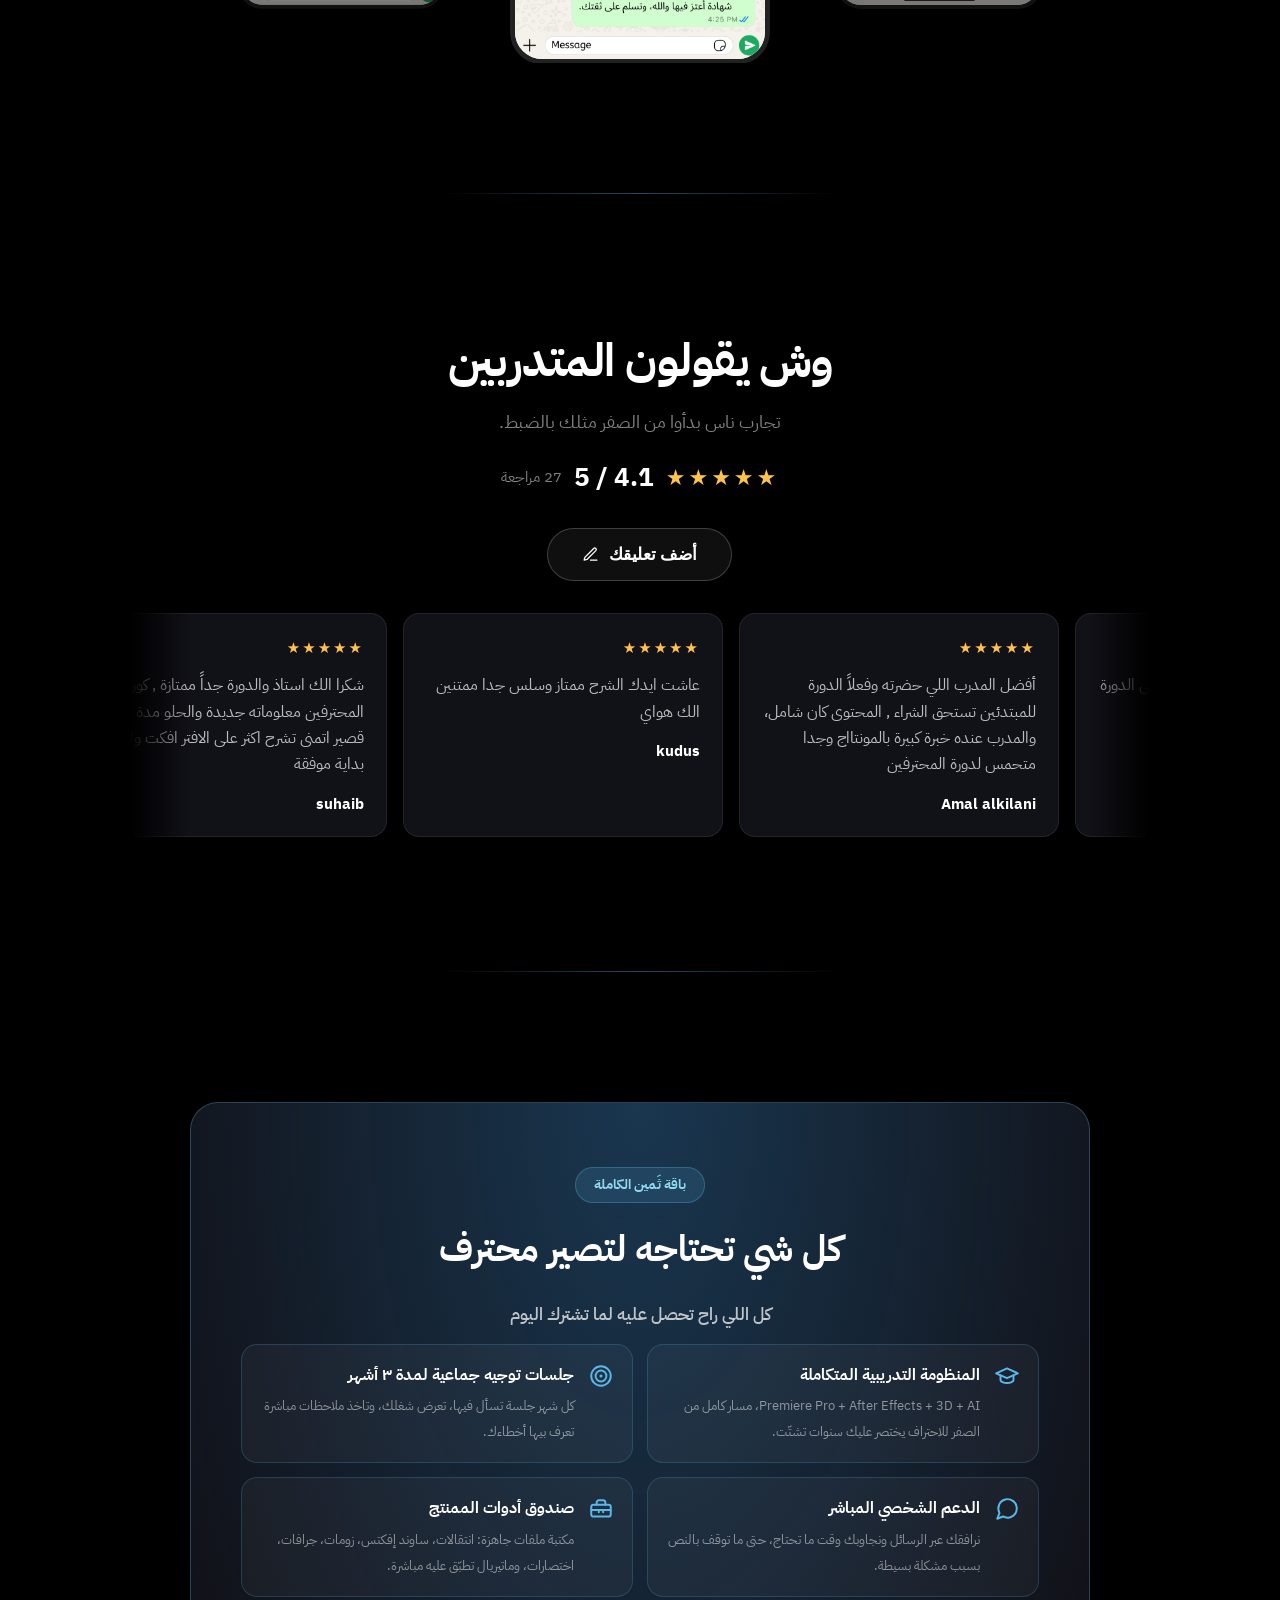
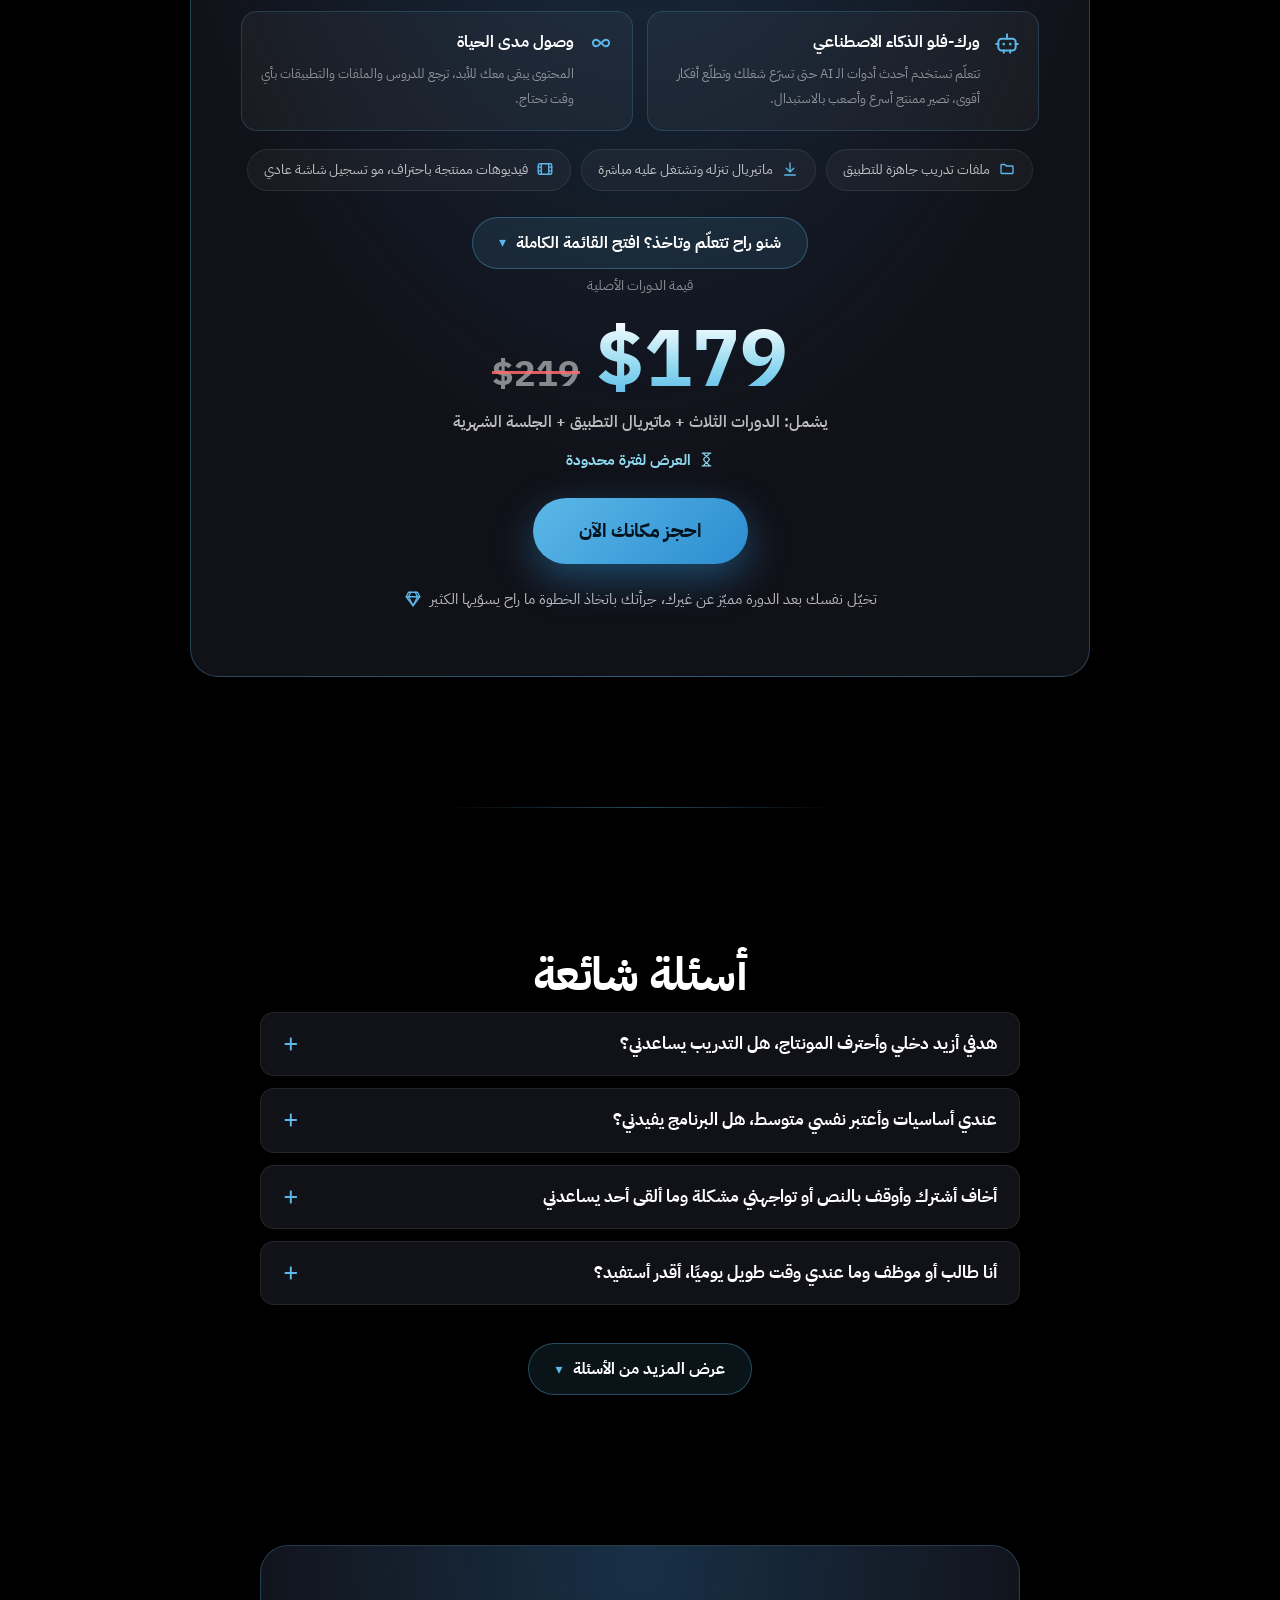
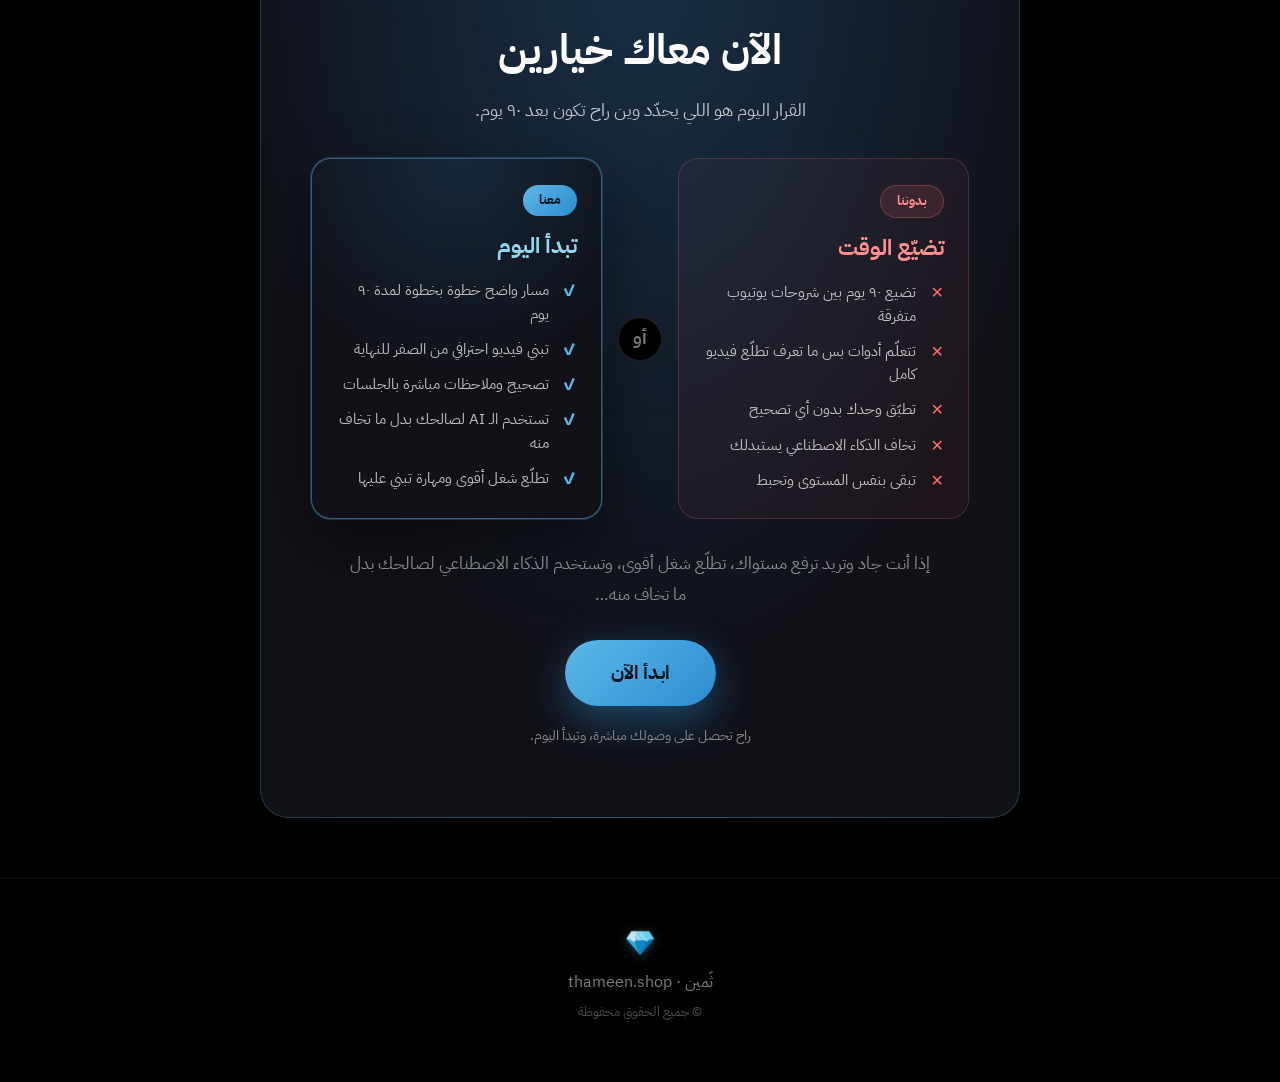
==== commit ce20c171: "Hide modal header when showing status view" ====
--- a/index.html
+++ b/index.html
@@ -808,6 +808,9 @@
     function showStatusView(lead) {
       leadForm.style.display = "none";
       document.getElementById("leadSuccess").hidden = true;
+      // إخفاء header الفورم
+      document.querySelector("#leadModal .rmodal-title").style.display = "none";
+      document.querySelector("#leadModal .rmodal-sub").style.display = "none";
       const statusView = document.getElementById("leadStatusView");
       statusView.hidden = false;
 
@@ -893,6 +896,9 @@
     function showEditForm() {
       document.getElementById("leadSuccess").hidden = true;
       document.getElementById("leadStatusView").hidden = true;
+      // إظهار header الفورم
+      document.querySelector("#leadModal .rmodal-title").style.display = "";
+      document.querySelector("#leadModal .rmodal-sub").style.display = "";
       leadForm.style.display = "";
       // تعبئة البيانات السابقة
       if (lastSubmittedData.name) document.getElementById("leadName").value = lastSubmittedData.name;
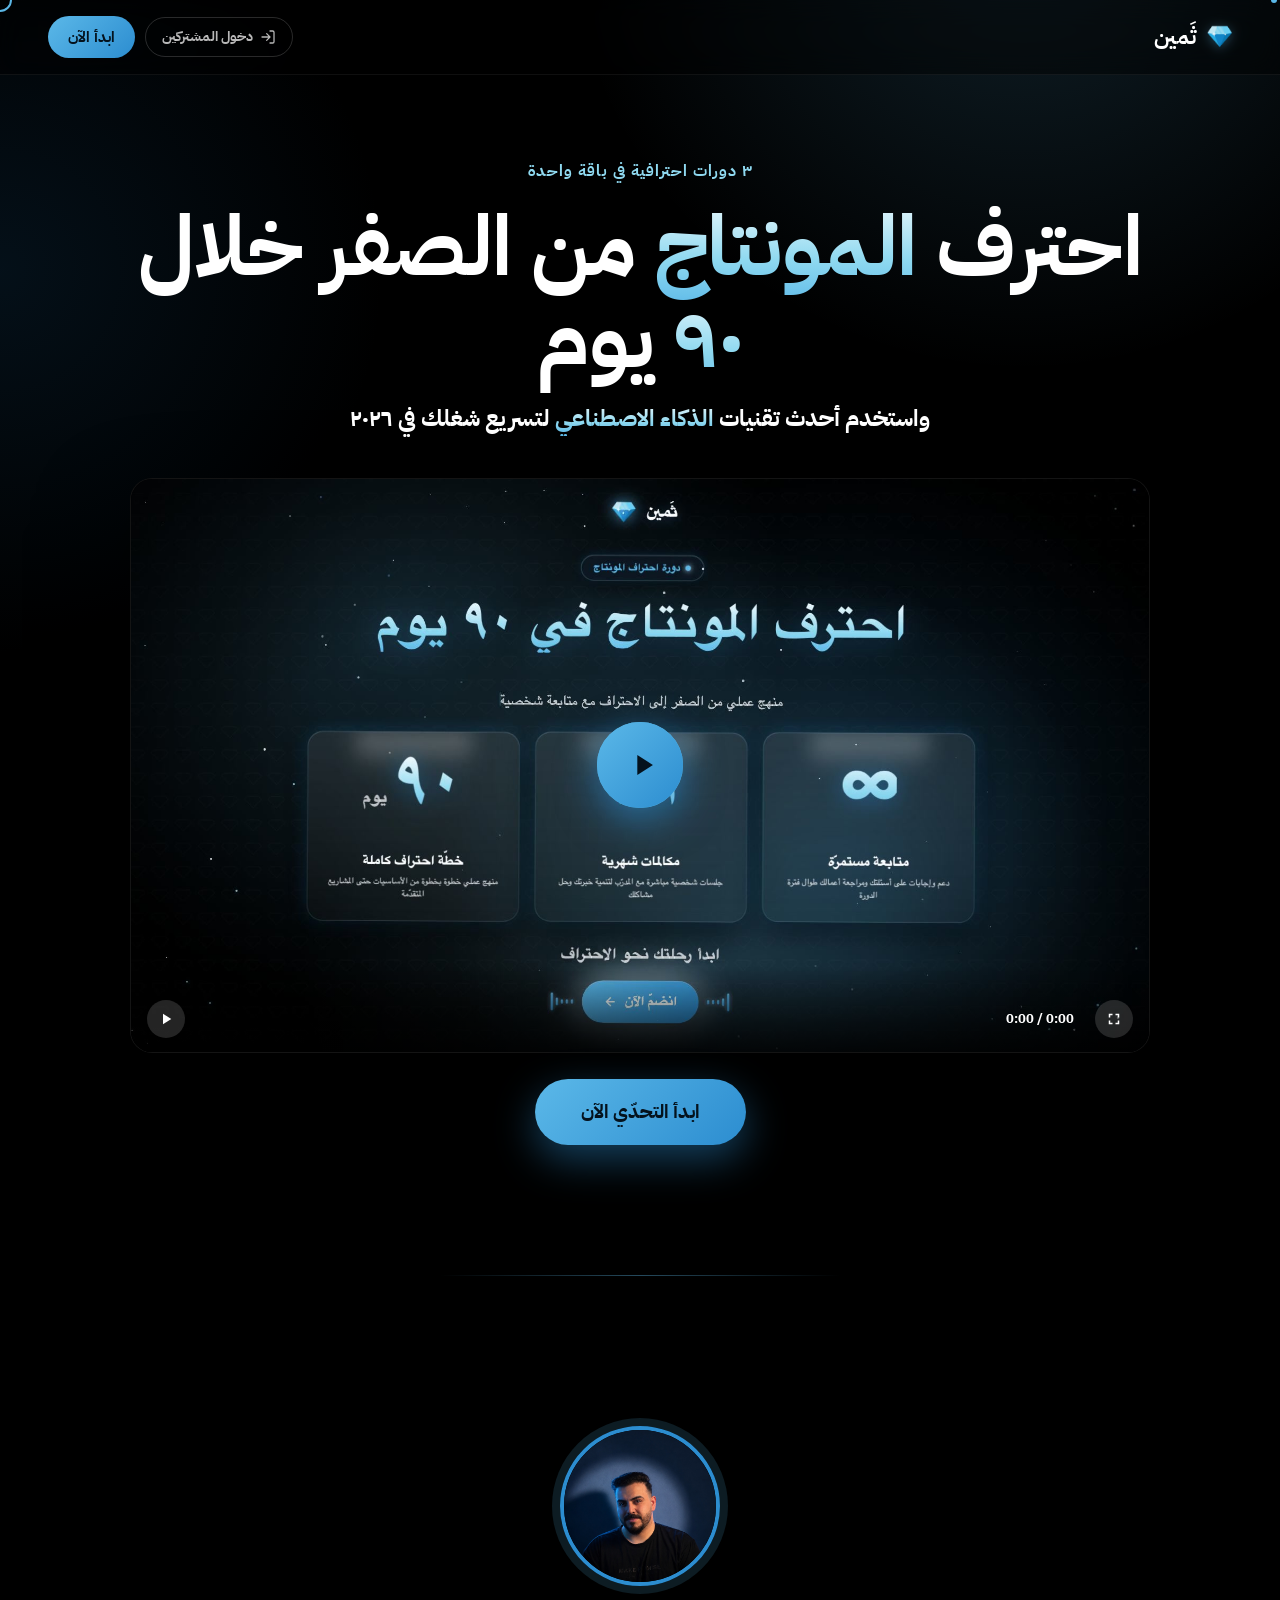
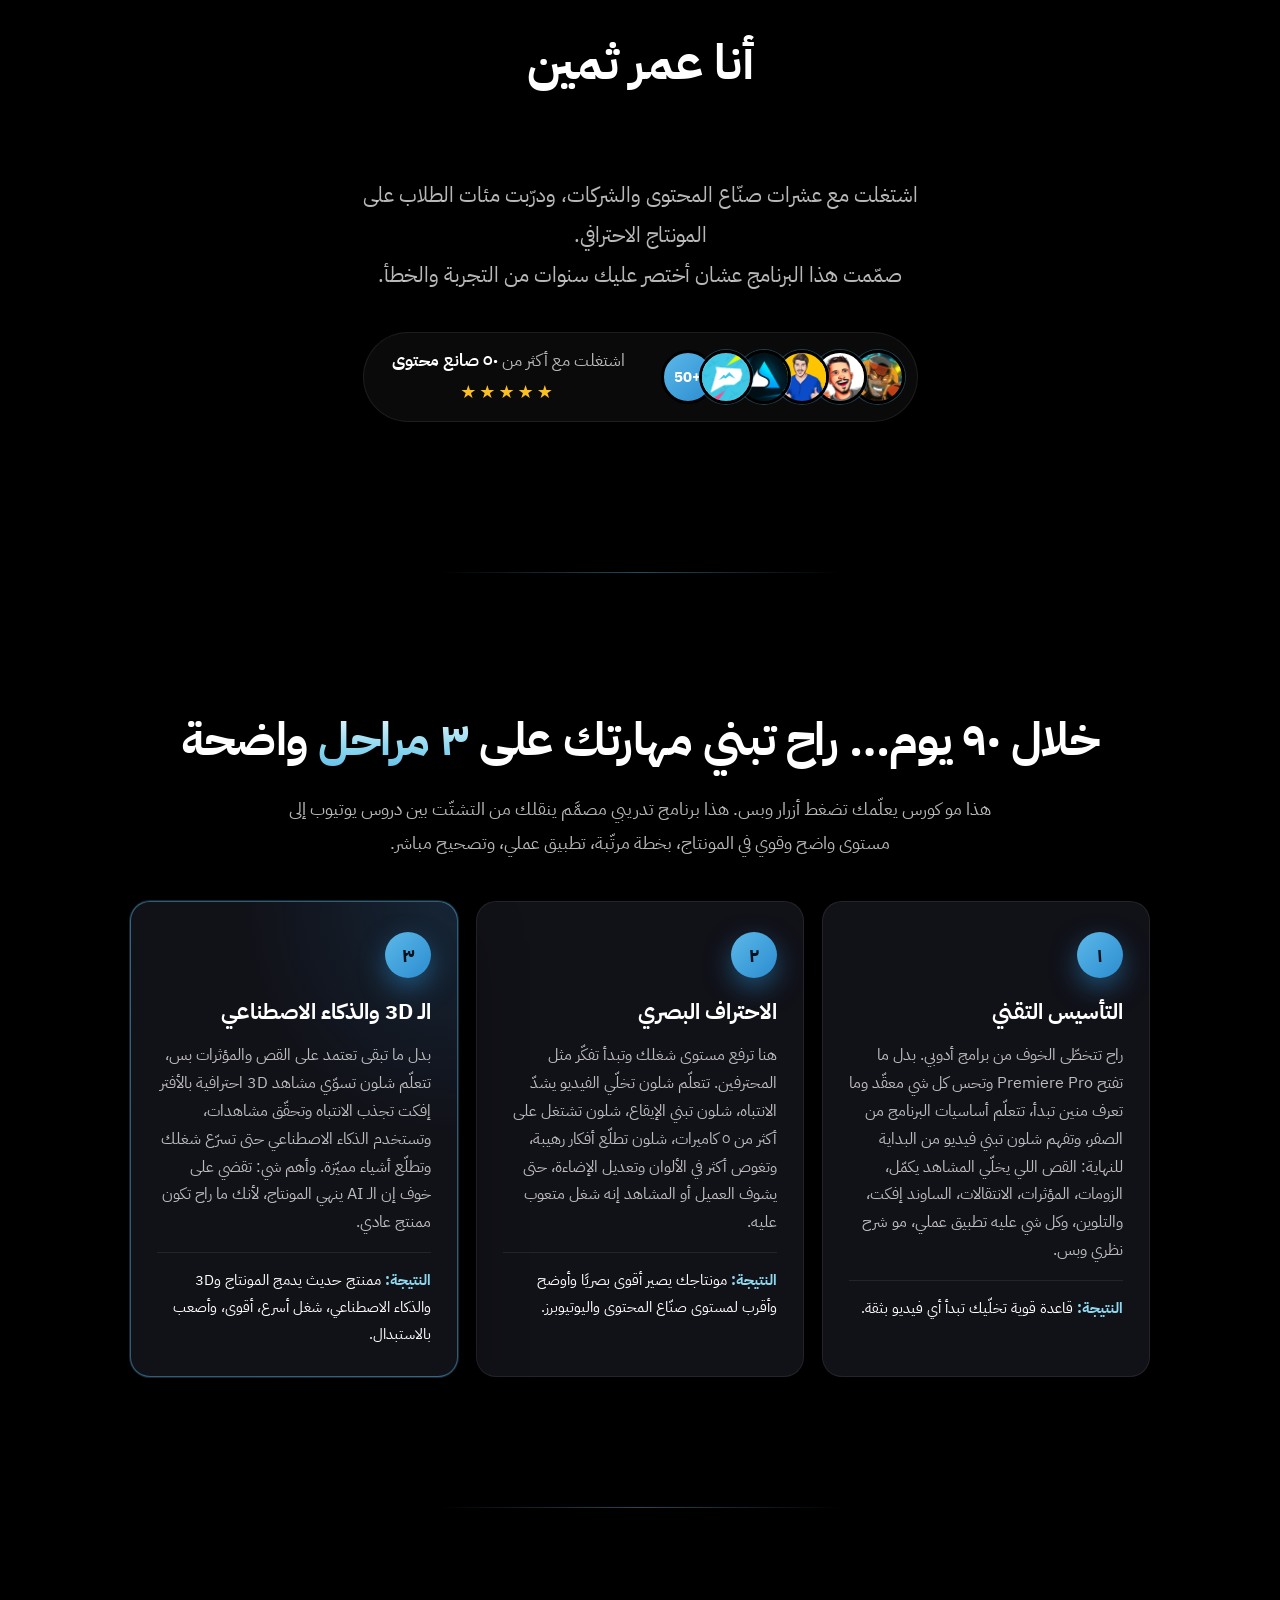
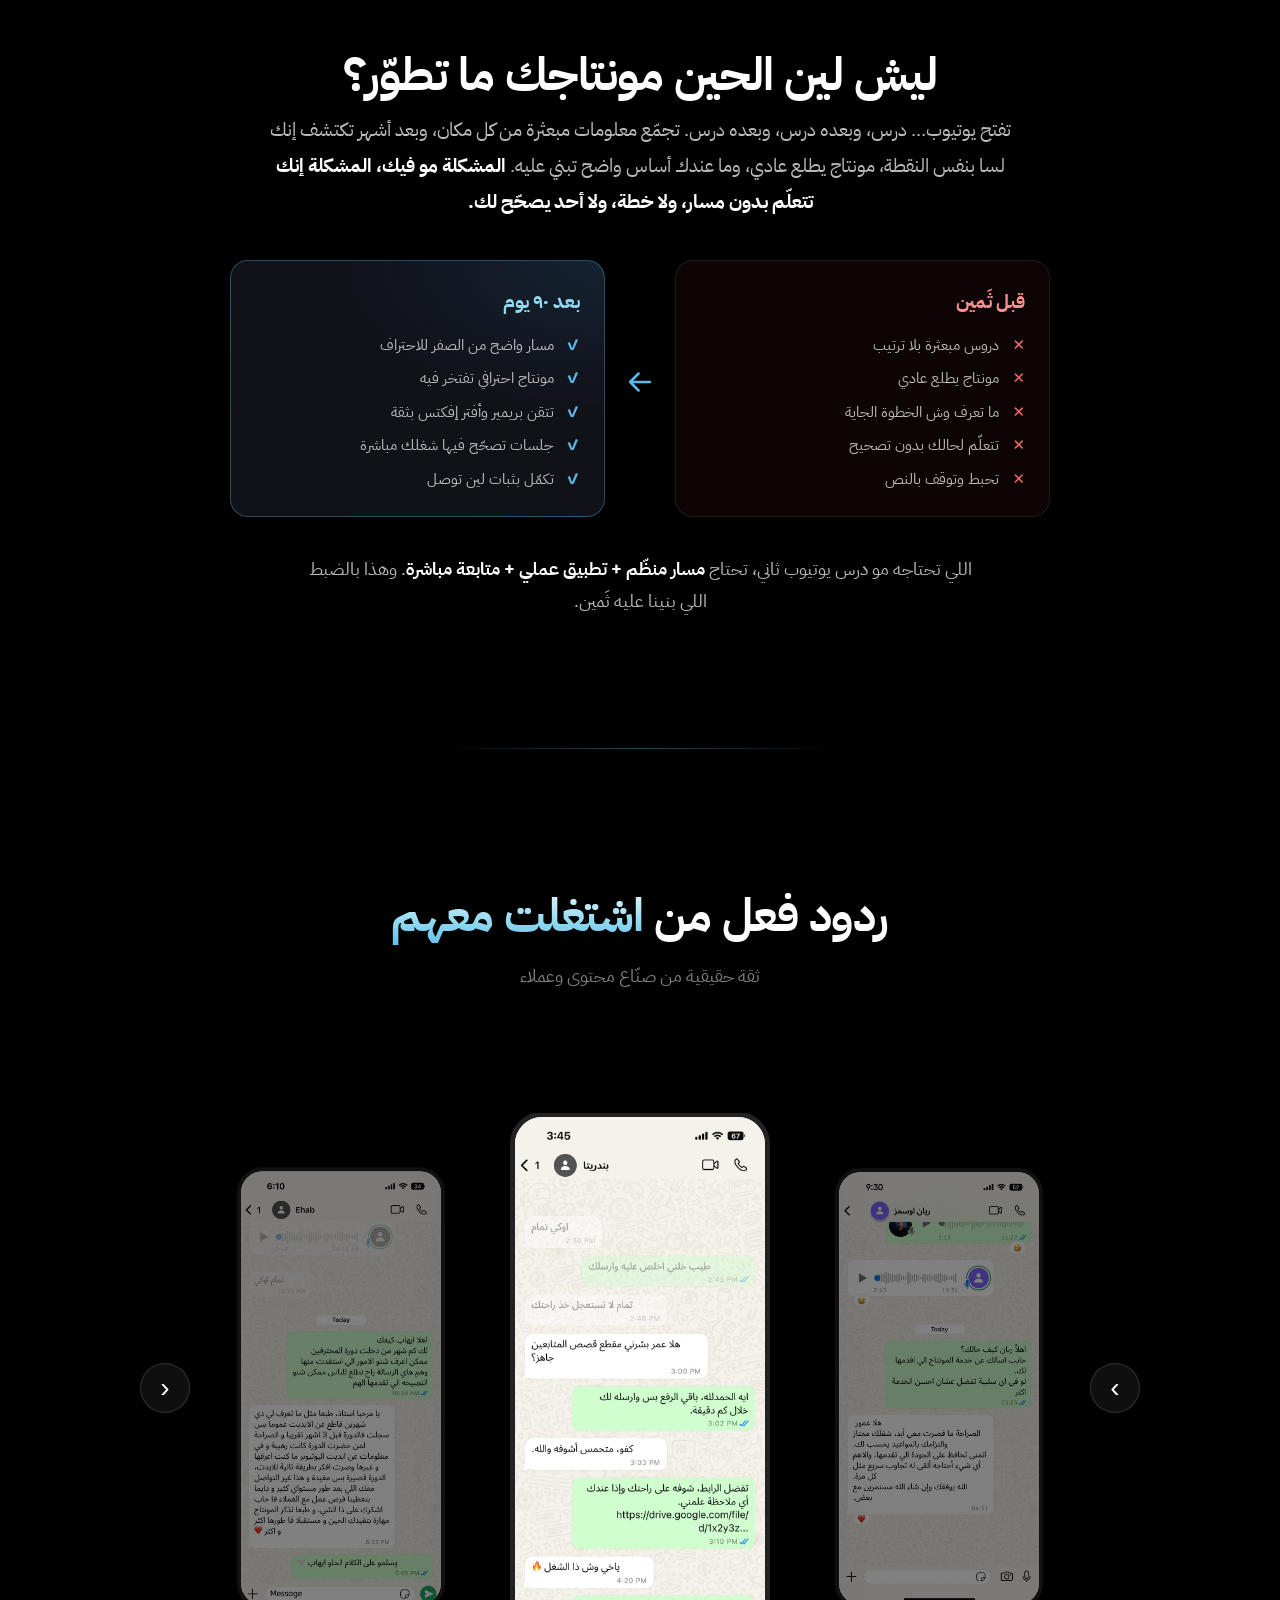
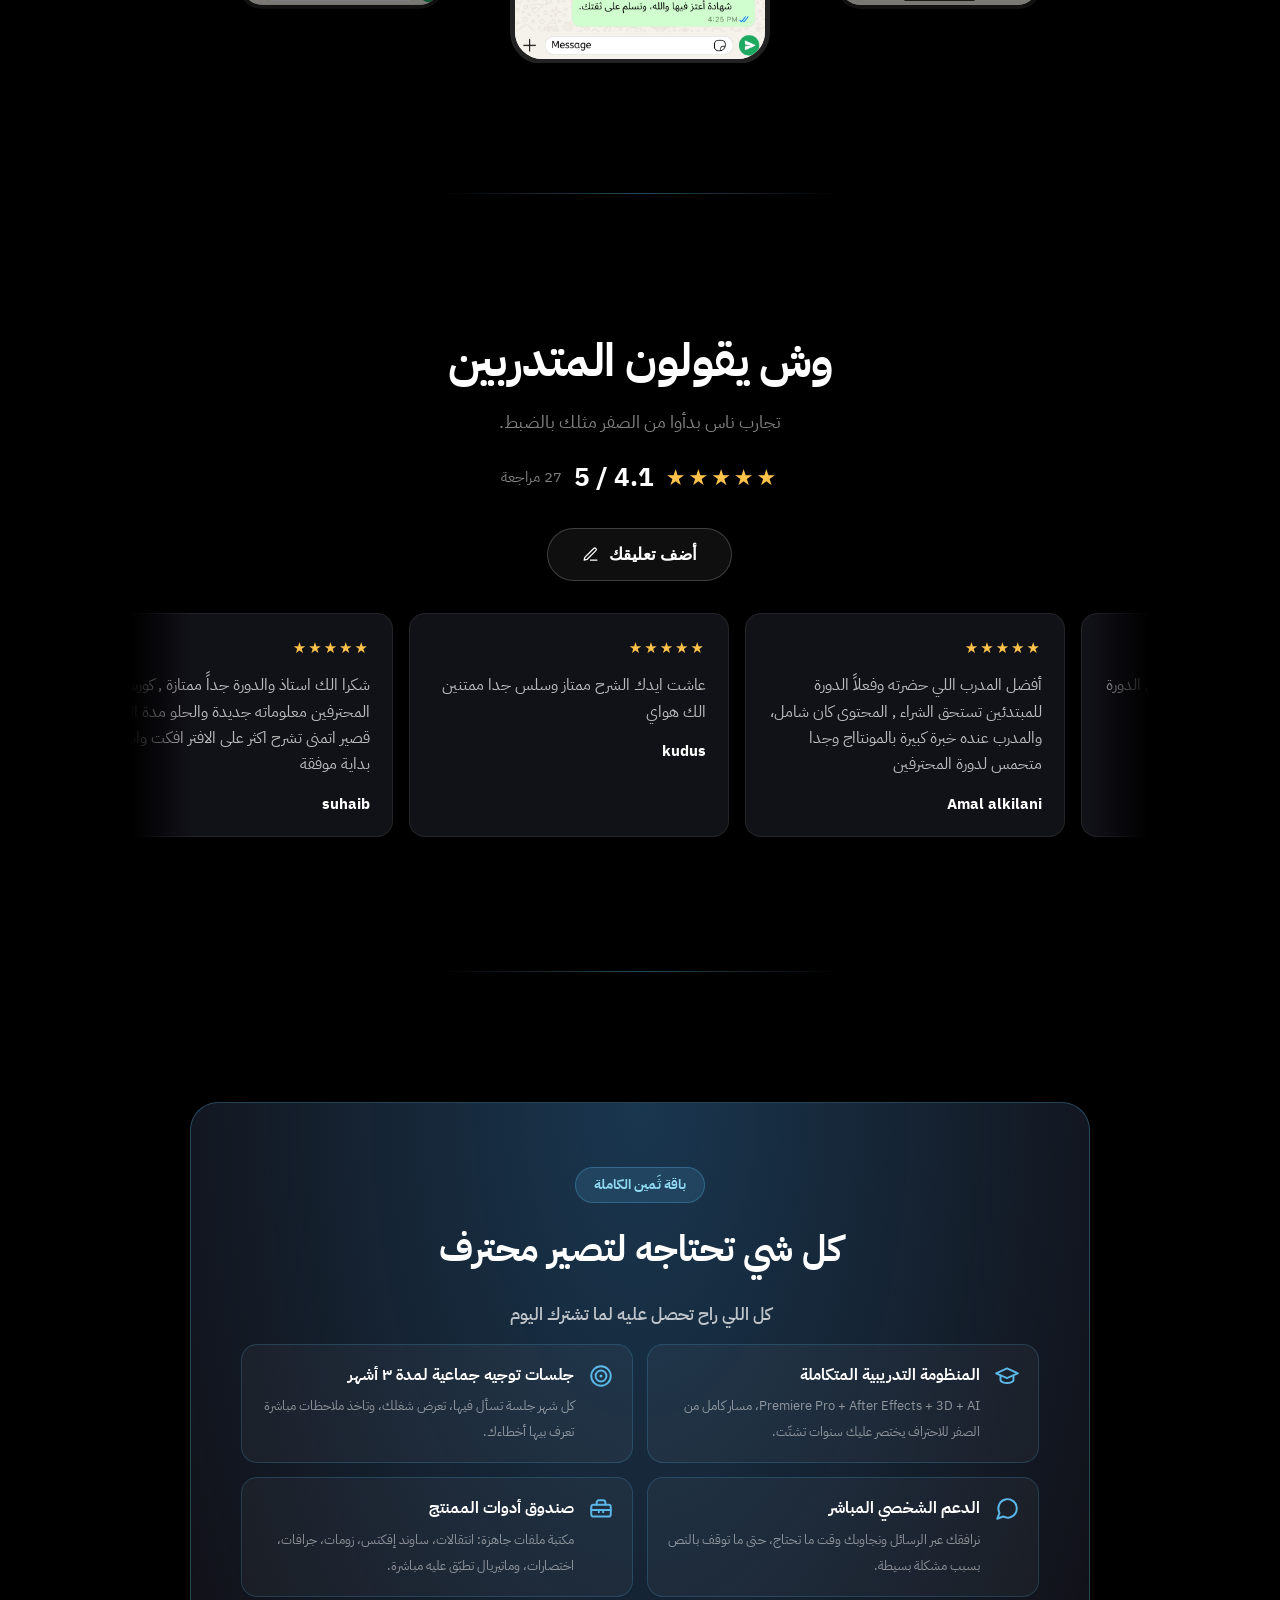
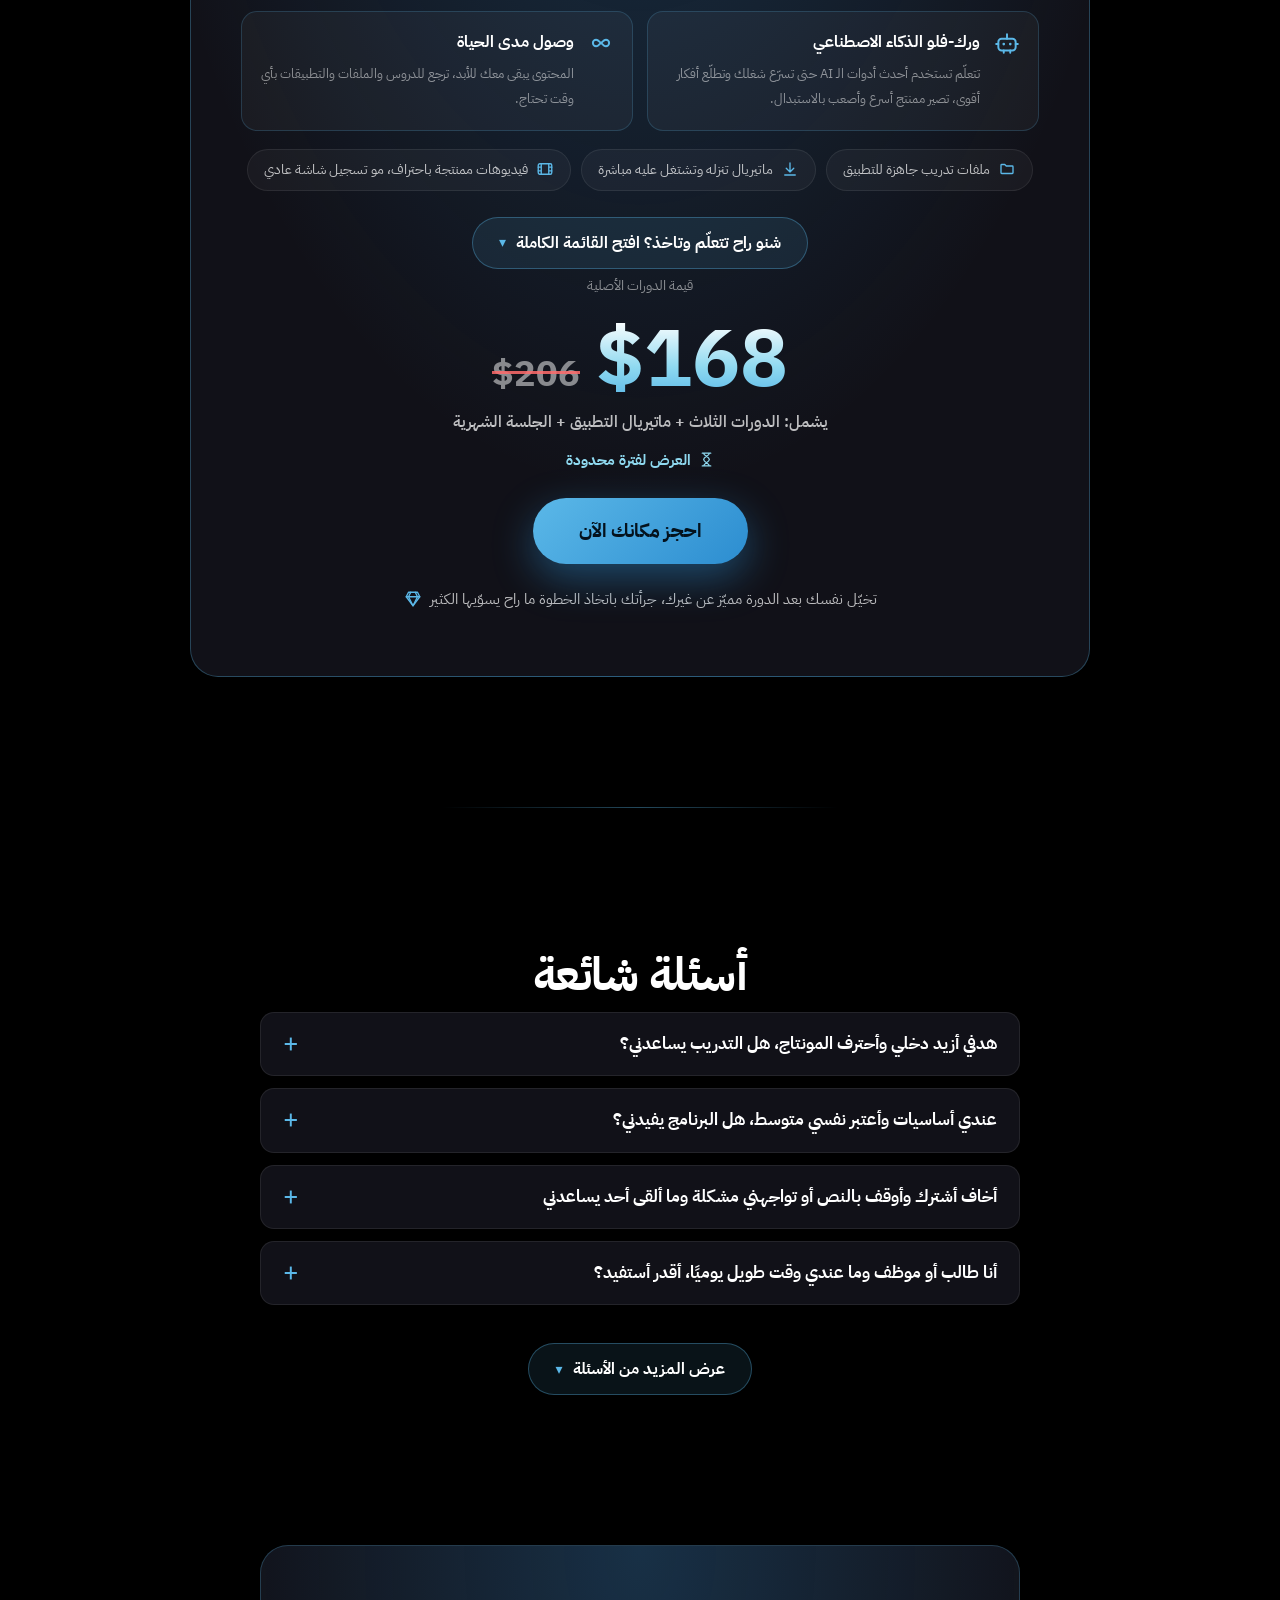
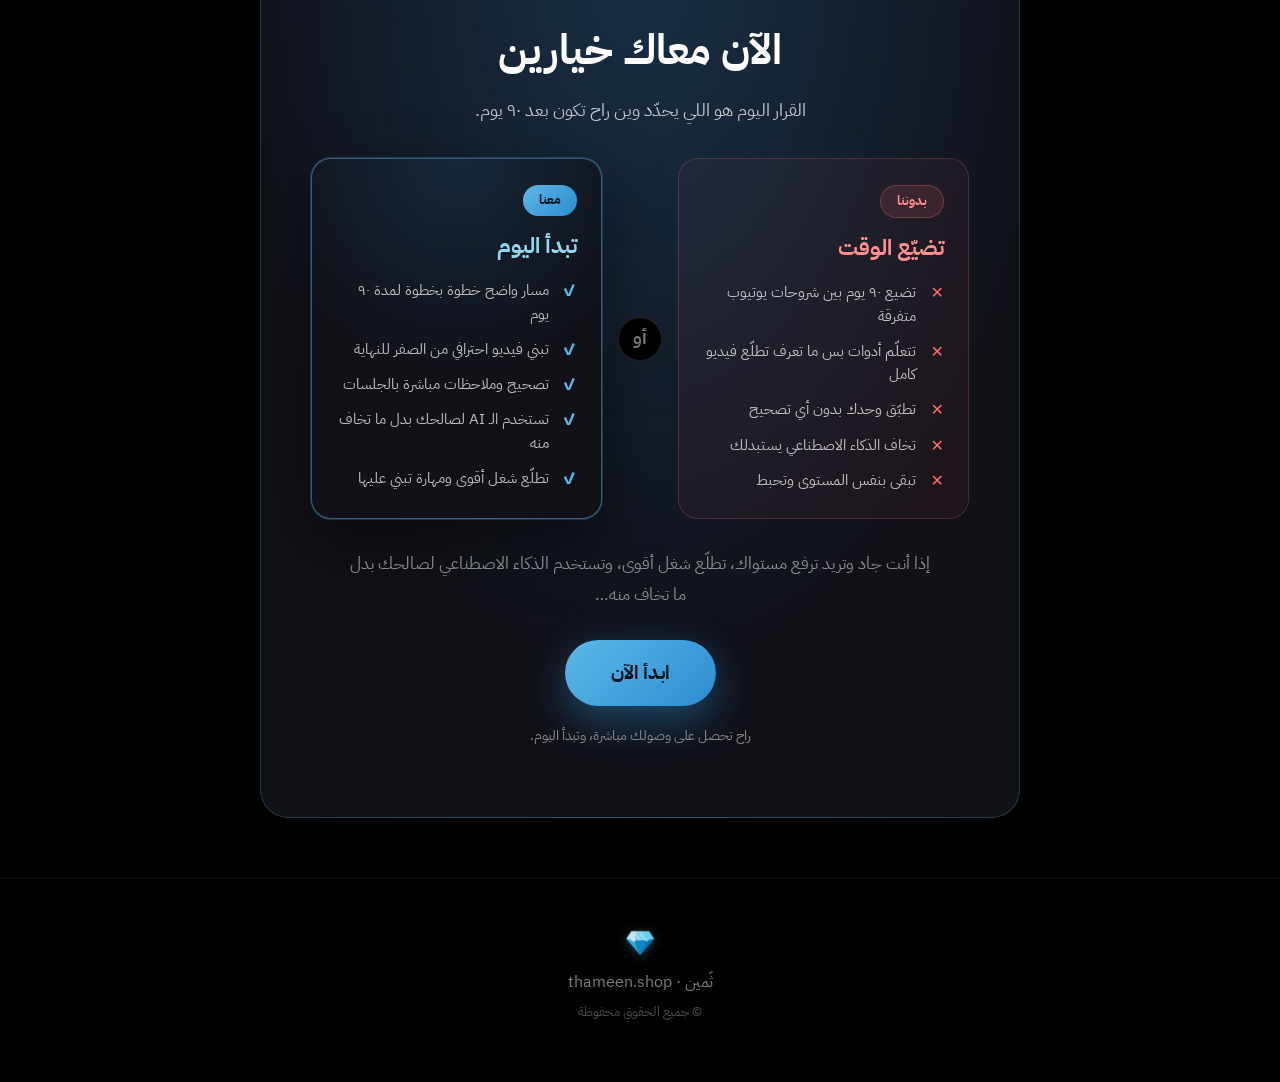
==== commit f8cd0bdb: "Show status view directly after submit, fix icon size inline" ====
--- a/index.html
+++ b/index.html
@@ -658,8 +658,8 @@
       <div id="leadStatusView" class="lead-status-view" hidden>
         <h3 id="statusTitle">وصلنا طلبك!</h3>
         <p id="statusDesc">سيتم التواصل معك قريبًا</p>
-        <div id="statusIcon" class="status-icon-wrap">
-          <svg class="status-icon-svg" width="20" height="20" viewBox="0 0 24 24" fill="none" stroke="currentColor" stroke-width="1.5" stroke-linecap="round" stroke-linejoin="round">
+        <div id="statusIcon" class="status-icon-wrap" style="width:44px;height:44px">
+          <svg class="status-icon-svg" width="20" height="20" style="width:20px;height:20px" viewBox="0 0 24 24" fill="none" stroke="currentColor" stroke-width="1.5" stroke-linecap="round" stroke-linejoin="round">
             <circle cx="12" cy="12" r="10" opacity="0.2"/>
             <path d="M12 6v6l4 2" class="status-icon-hand"/>
           </svg>
@@ -1050,9 +1050,8 @@
               localStorage.setItem("thameen_lead_id", currentLeadId);
               localStorage.setItem("thameen_lead_data", JSON.stringify(lastSubmittedData));
             }
-            leadForm.style.display = "none";
-            document.getElementById("leadStatusView").hidden = true;
-            document.getElementById("leadSuccess").hidden = false;
+            // عرض حالة الطلب مباشرة
+            showStatusView({ status: "pending", ...lastSubmittedData });
             return;
           }
         }
@@ -1077,9 +1076,8 @@
           localStorage.setItem("thameen_lead_data", JSON.stringify(lastSubmittedData));
         }
 
-        leadForm.style.display = "none";
-        document.getElementById("leadStatusView").hidden = true;
-        document.getElementById("leadSuccess").hidden = false;
+        // عرض حالة الطلب مباشرة
+        showStatusView({ status: "pending", ...lastSubmittedData });
       } catch (err) {
         console.error("Error:", err);
         leadMsg.textContent = "خطأ: " + (err.message || "حاول مرة ثانية");
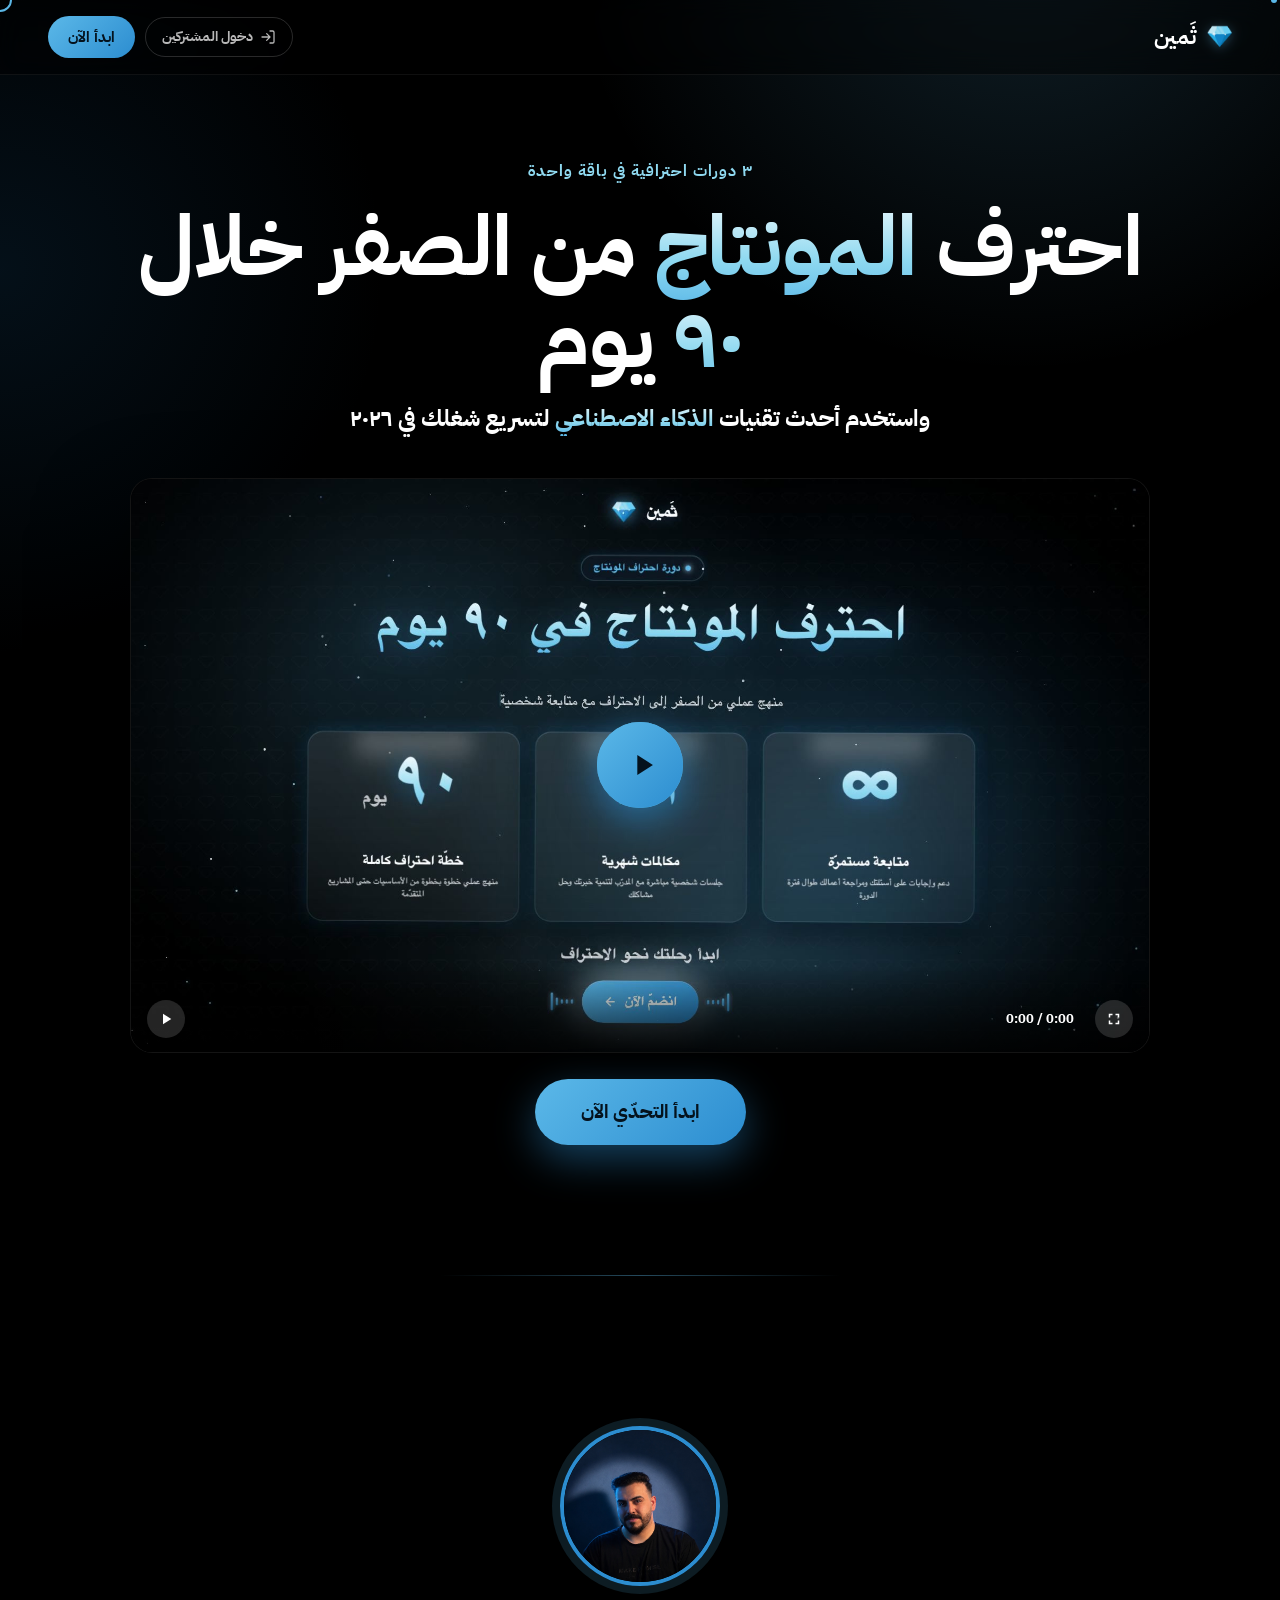
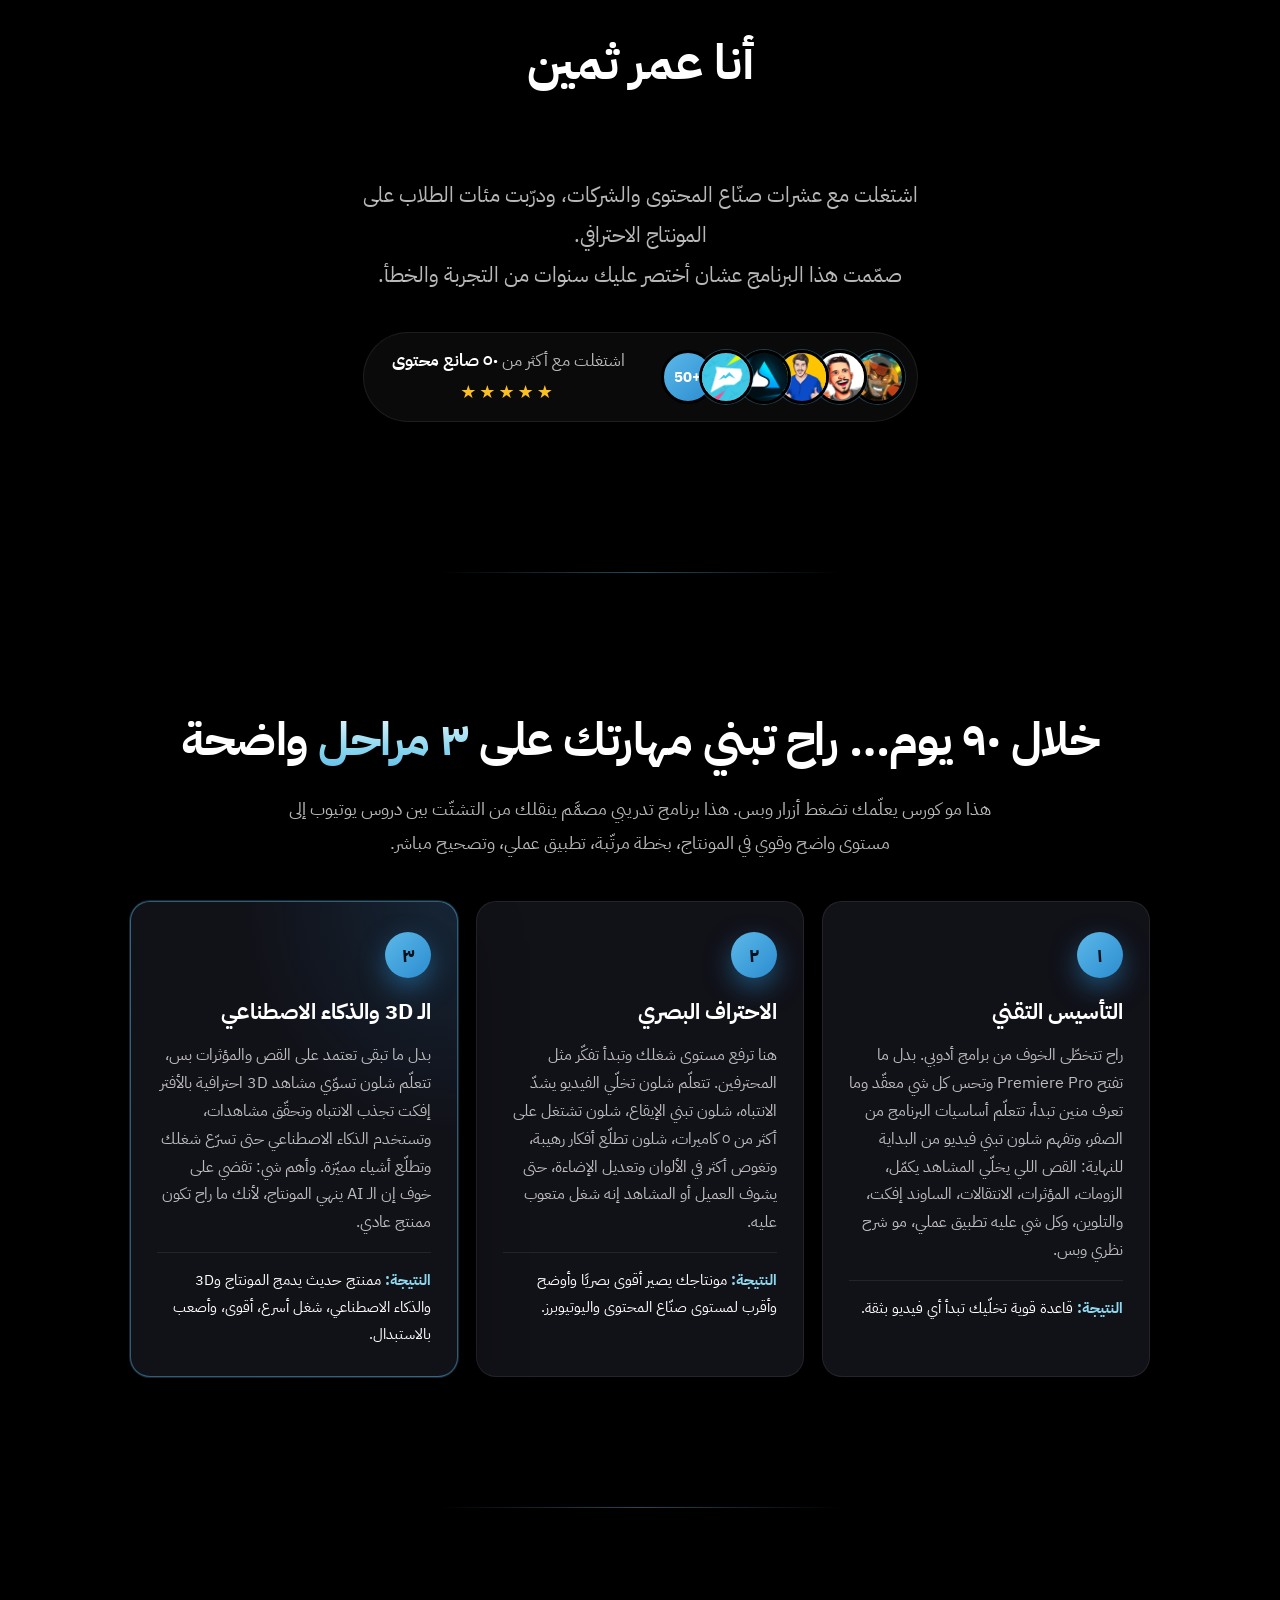
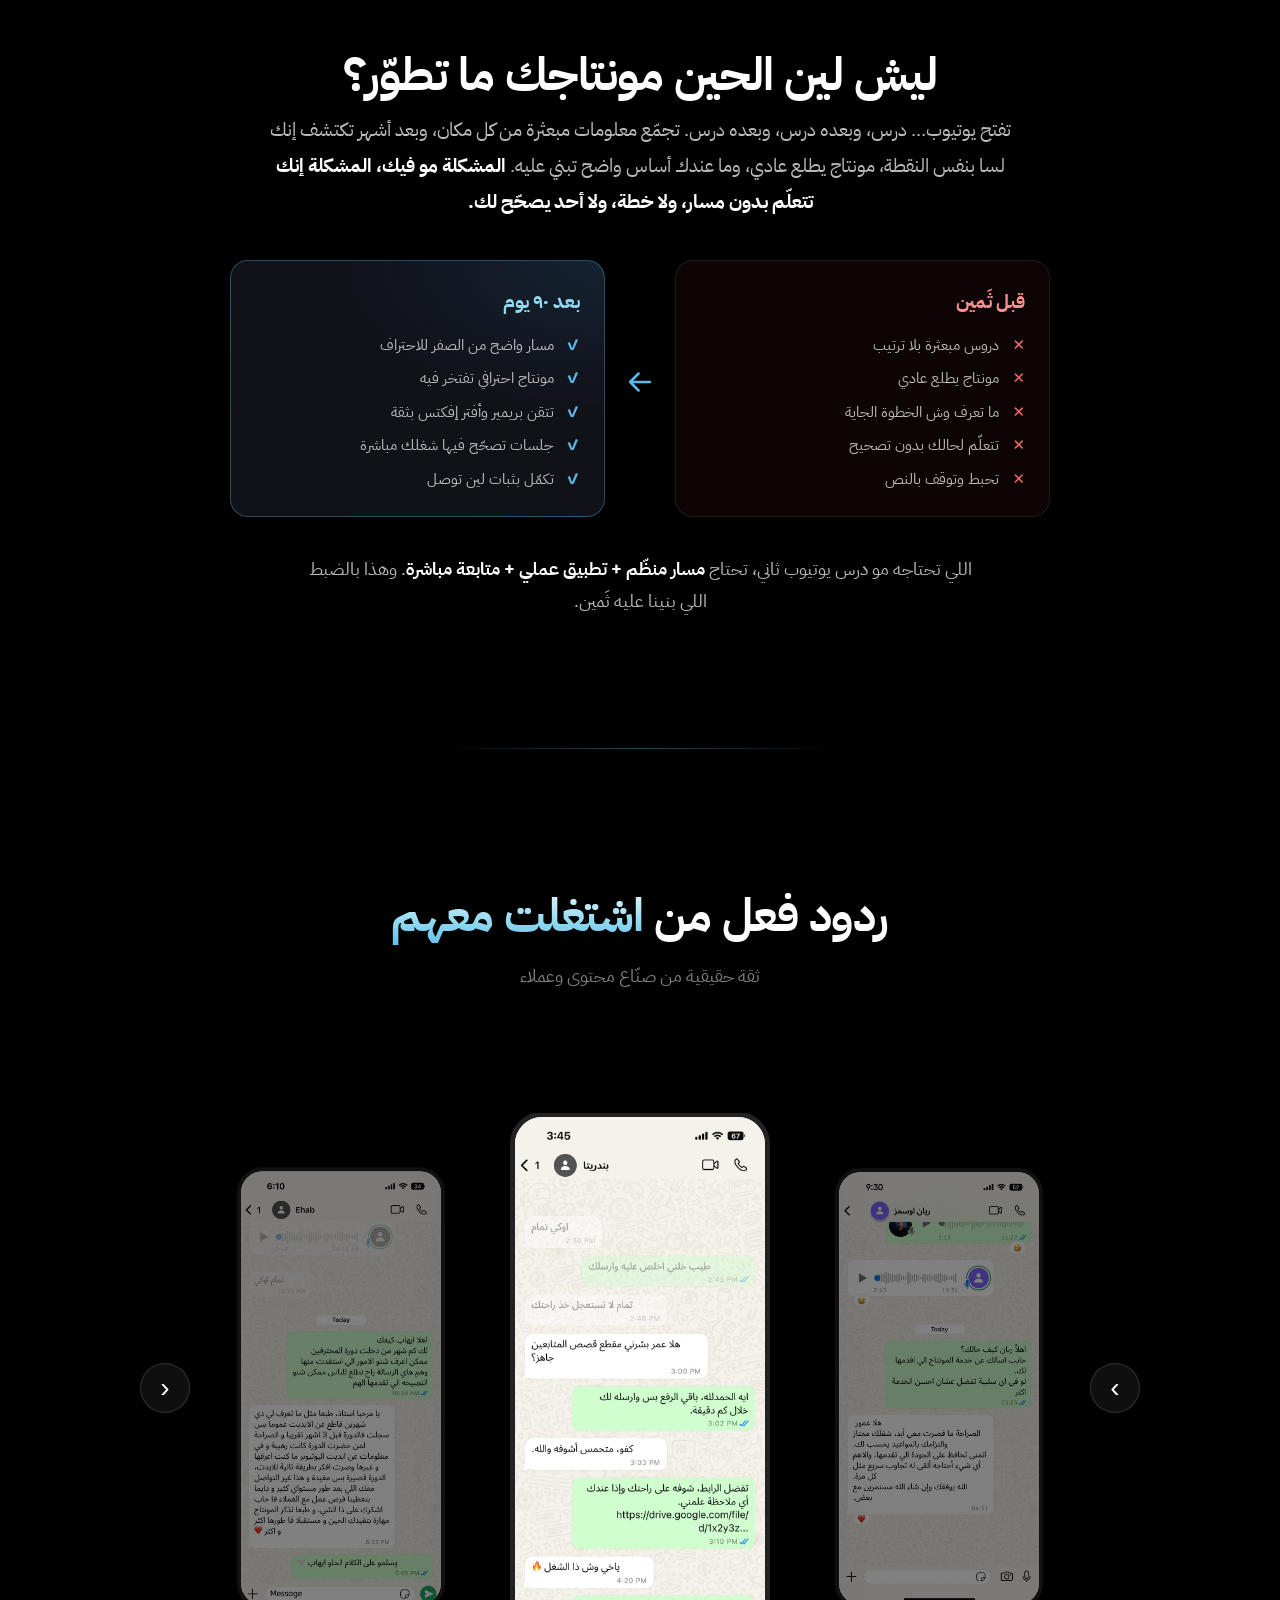
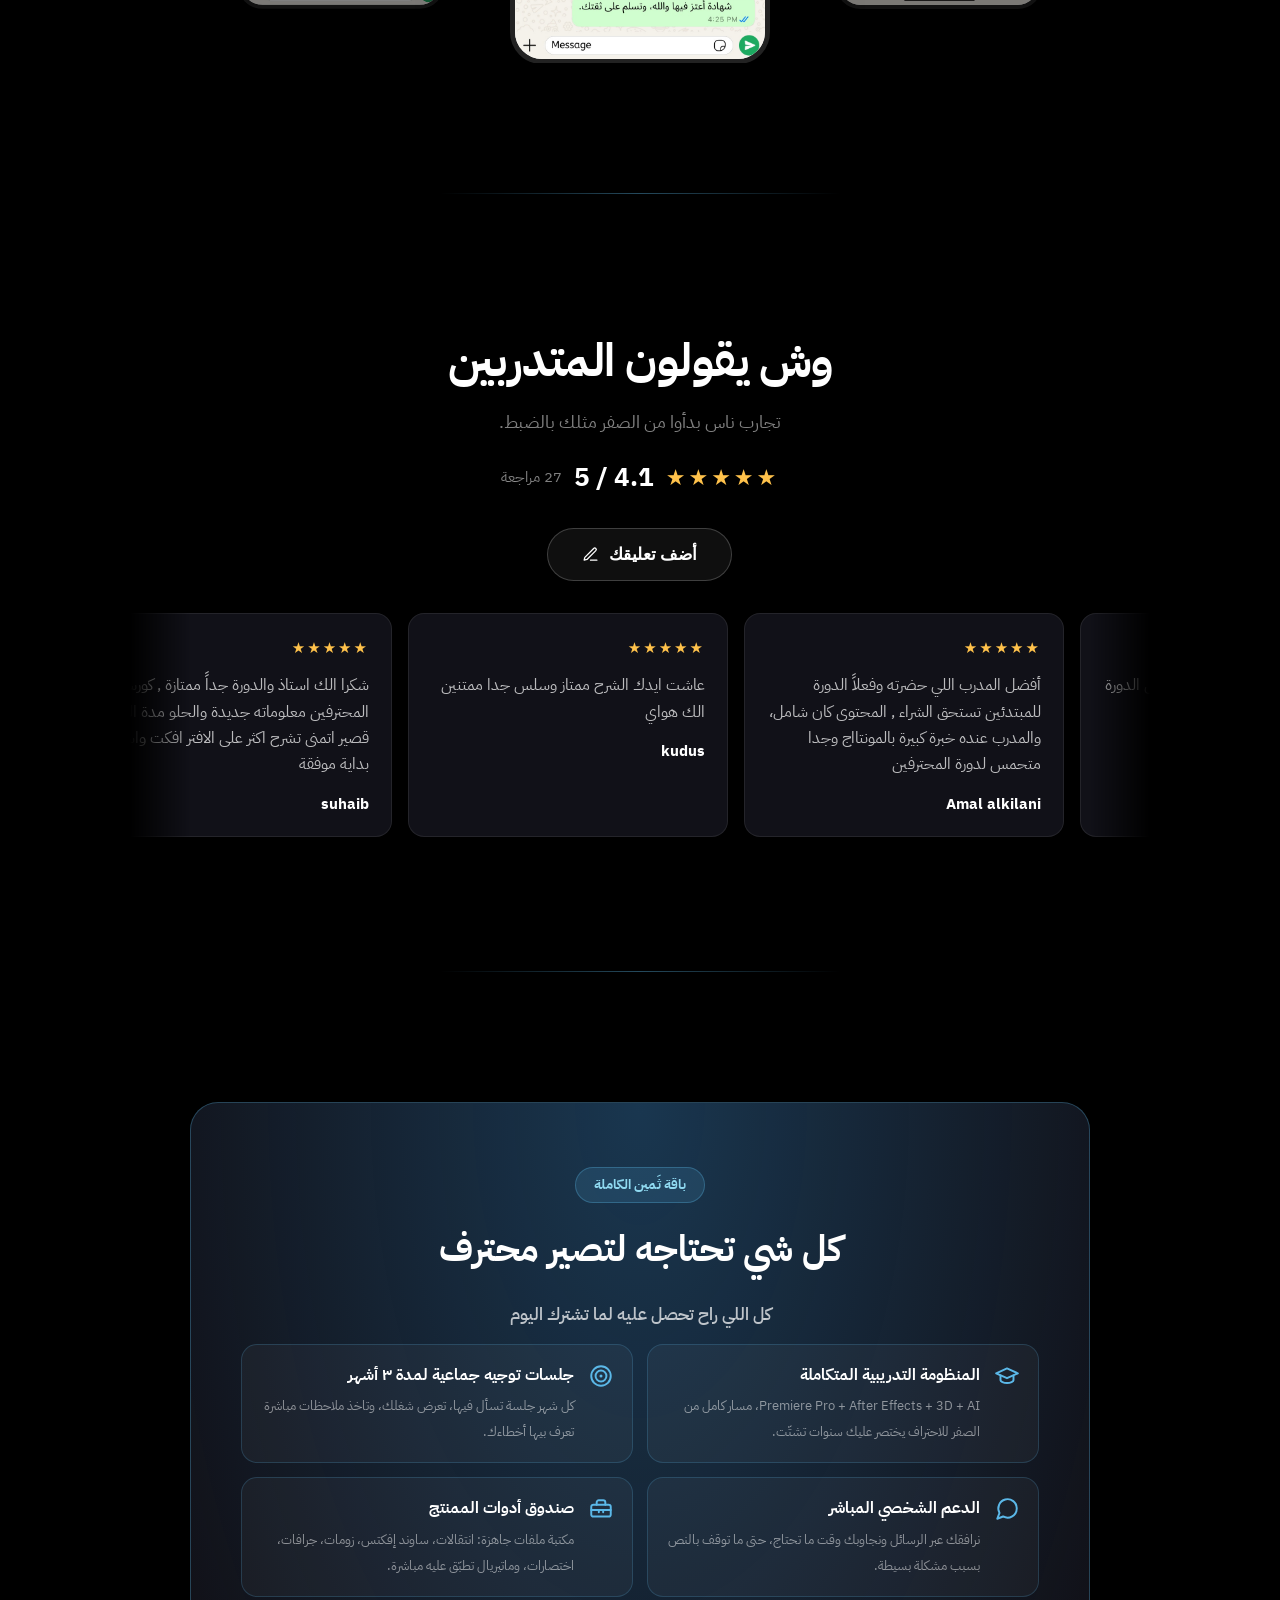
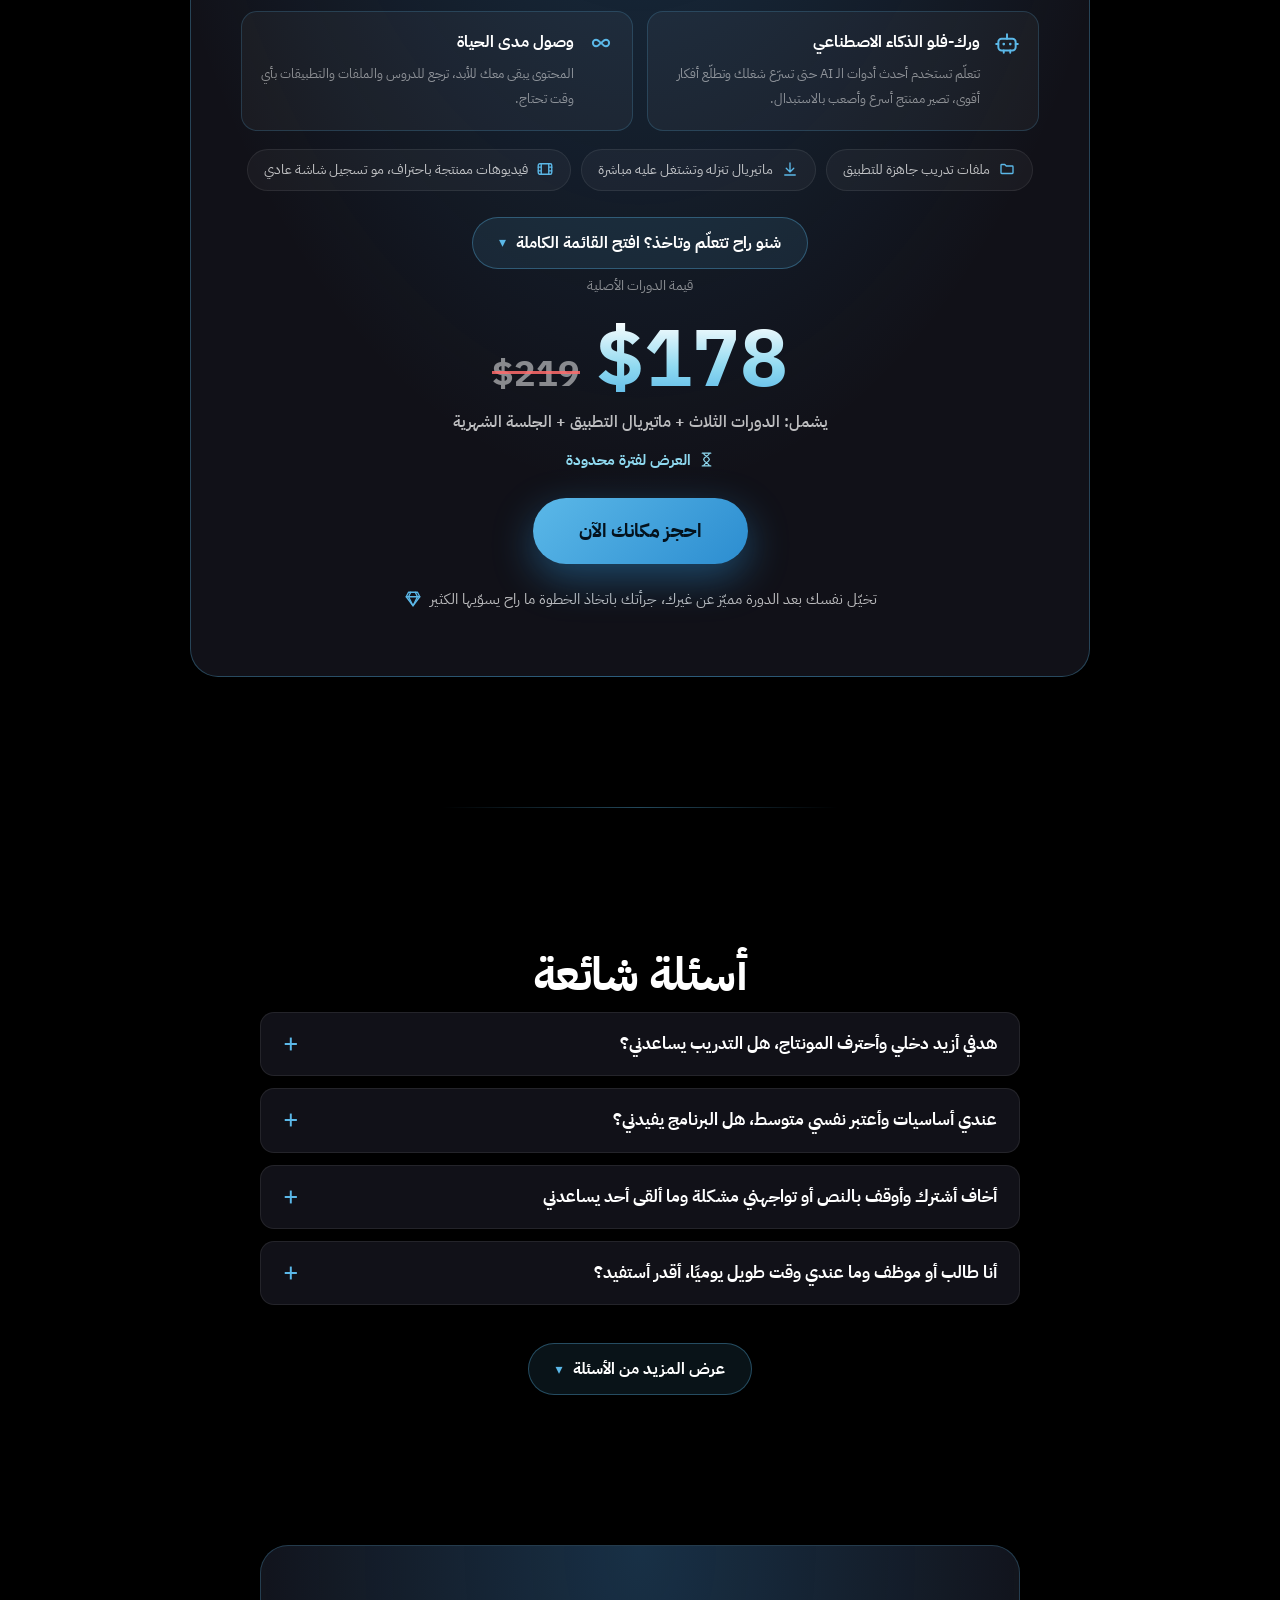
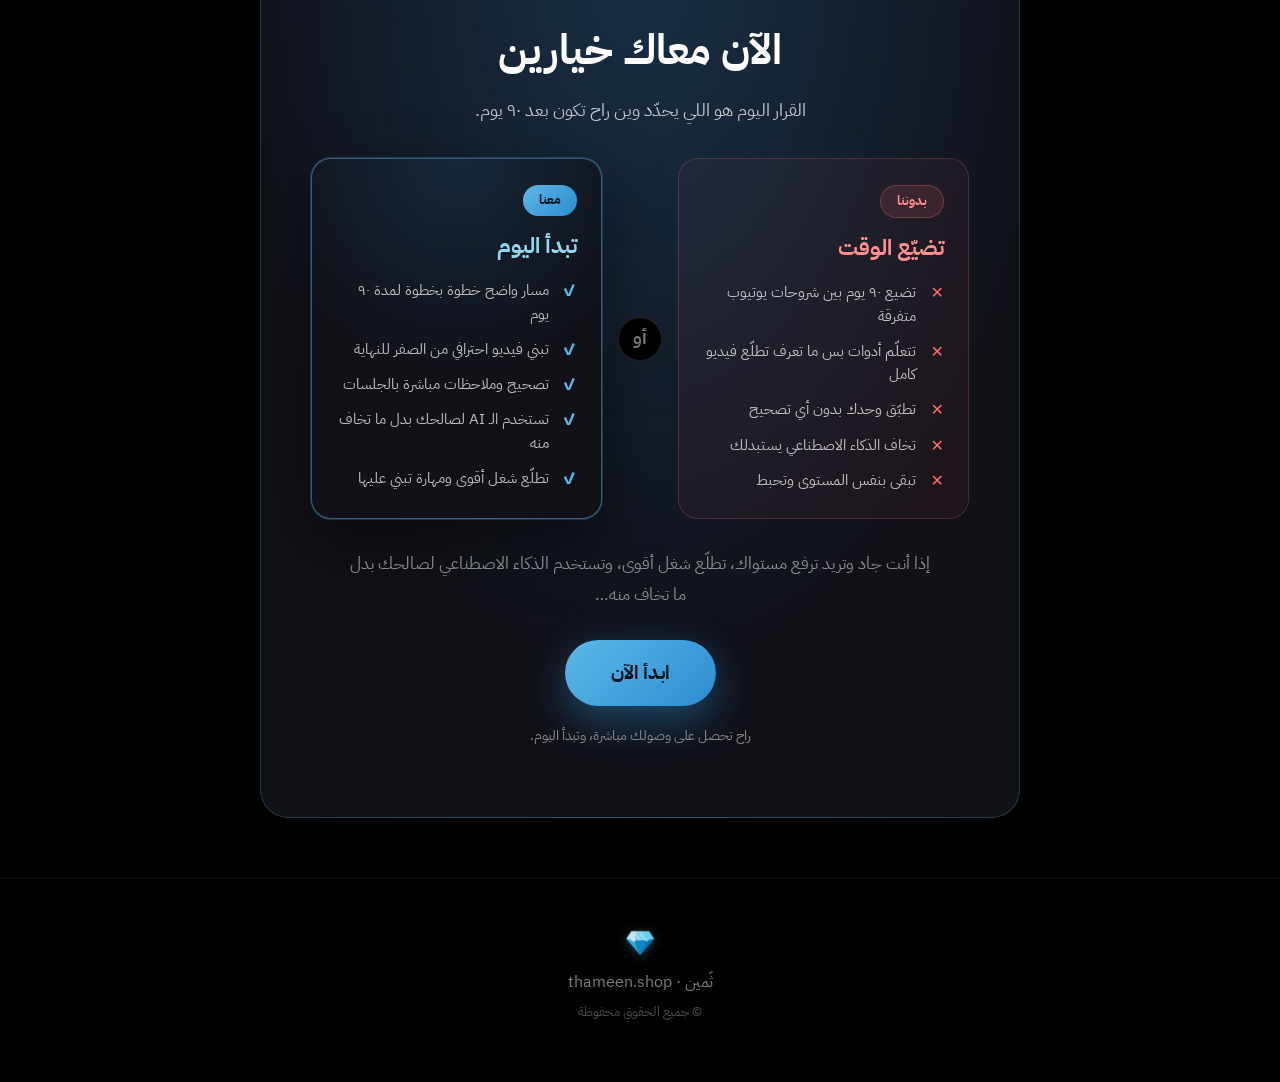
==== commit ecd92f8f: "Simplify status view - one page only with check icon" ====
--- a/index.html
+++ b/index.html
@@ -646,24 +646,10 @@
           تواجه مشكلة؟ تواصل معنا على واتساب
         </a>
       </form>
-      <div id="leadSuccess" class="lead-success" hidden>
-        <div class="success-icon">✓</div>
-        <h3>تم استلام طلبك!</h3>
-        <p>راح نتواصل معك قريبًا على الواتساب أو الإيميل.</p>
-        <button class="btn btn-primary" id="leadAgain">عدّل بياناتك</button>
-        <a class="lead-support" href="https://wa.me/9647518838203?text=مرحباً، أواجه مشكلة" target="_blank" rel="noopener">
-          تواجه مشكلة؟ تواصل معنا
-        </a>
-      </div>
       <div id="leadStatusView" class="lead-status-view" hidden>
+        <div class="status-check">✓</div>
         <h3 id="statusTitle">وصلنا طلبك!</h3>
         <p id="statusDesc">سيتم التواصل معك قريبًا</p>
-        <div id="statusIcon" class="status-icon-wrap" style="width:44px;height:44px">
-          <svg class="status-icon-svg" width="20" height="20" style="width:20px;height:20px" viewBox="0 0 24 24" fill="none" stroke="currentColor" stroke-width="1.5" stroke-linecap="round" stroke-linejoin="round">
-            <circle cx="12" cy="12" r="10" opacity="0.2"/>
-            <path d="M12 6v6l4 2" class="status-icon-hand"/>
-          </svg>
-        </div>
         <span id="statusBadge" class="status-badge pending">قيد المراجعة</span>
         <button class="btn btn-primary" id="editMyLead">عدّل بياناتك</button>
         <a class="lead-support" href="https://wa.me/9647518838203?text=مرحباً، أريد الاستفسار عن طلبي" target="_blank" rel="noopener">
@@ -693,14 +679,9 @@
     #leadForm select{appearance:none;background-image:url("data:image/svg+xml,%3Csvg xmlns='http://www.w3.org/2000/svg' width='12' height='12' fill='%23999'%3E%3Cpath d='M6 9L1 4h10z'/%3E%3C/svg%3E");background-repeat:no-repeat;background-position:left 14px center;padding-left:36px}
     .lead-support{display:block;text-align:center;margin-top:14px;font-size:13px;color:#25d366;text-decoration:none}
     .lead-support:hover{text-decoration:underline}
-    .lead-success{text-align:center;padding:30px 20px}
-    .lead-success .success-icon{width:70px;height:70px;margin:0 auto 16px;background:linear-gradient(135deg,#5fe08a,#2ecc71);border-radius:50%;display:flex;align-items:center;justify-content:center;font-size:36px;color:#fff}
-    .lead-success h3{color:#fff;font-size:20px;margin:0 0 10px}
-    .lead-success p{color:var(--text-muted);font-size:14px;margin:0 0 20px;line-height:1.7}
-    .lead-success .btn{margin-bottom:10px}
-
     /* حالة الطلب */
     .lead-status-view{text-align:center;padding:24px 20px}
+    .status-check{width:44px;height:44px;margin:0 auto 12px;background:linear-gradient(135deg,#5fe08a,#2ecc71);border-radius:50%;display:flex;align-items:center;justify-content:center;font-size:22px;color:#fff;animation:checkPop 0.5s ease}
     .lead-status-view h3{color:#fff;font-size:17px;margin:0 0 6px;font-weight:600}
     .lead-status-view p{color:var(--text-muted);font-size:13px;margin:0 0 14px}
     .status-badge{display:inline-block;padding:6px 16px;border-radius:99px;font-size:13px;font-weight:600;margin-bottom:14px}
@@ -807,45 +788,36 @@
 
     function showStatusView(lead) {
       leadForm.style.display = "none";
-      document.getElementById("leadSuccess").hidden = true;
       // إخفاء header الفورم
       document.querySelector("#leadModal .rmodal-title").style.display = "none";
       document.querySelector("#leadModal .rmodal-sub").style.display = "none";
       const statusView = document.getElementById("leadStatusView");
       statusView.hidden = false;
 
-      const iconWrap = document.getElementById("statusIcon");
       const badge = document.getElementById("statusBadge");
       const title = document.getElementById("statusTitle");
       const desc = document.getElementById("statusDesc");
+      const checkIcon = statusView.querySelector(".status-check");
 
       if (lead.status === "converted") {
-        iconWrap.innerHTML = `<svg class="status-icon-svg" width="24" height="24" viewBox="0 0 24 24" fill="none" stroke="currentColor" stroke-width="1.5" stroke-linecap="round" stroke-linejoin="round"><path d="M22 11.08V12a10 10 0 1 1-5.93-9.14" opacity="0.2"/><polyline points="22 4 12 14.01 9 11.01" class="status-icon-check"/></svg>`;
-        iconWrap.style.background = "linear-gradient(135deg,rgba(80,200,120,.15),rgba(80,200,120,.05))";
-        iconWrap.style.borderColor = "rgba(80,200,120,.3)";
-        iconWrap.querySelector("svg").style.color = "#74d99a";
+        checkIcon.style.background = "linear-gradient(135deg,#5fe08a,#2ecc71)";
         badge.className = "status-badge converted";
         badge.textContent = "تم القبول!";
         title.textContent = "مبروك! تم قبول طلبك";
         desc.textContent = "راح نرسل لك بيانات الدخول قريبًا على الواتساب أو الإيميل.";
       } else if (lead.status === "contacted") {
-        iconWrap.innerHTML = `<svg class="status-icon-svg" width="24" height="24" viewBox="0 0 24 24" fill="none" stroke="currentColor" stroke-width="1.5" stroke-linecap="round" stroke-linejoin="round"><path d="M22 16.92v3a2 2 0 0 1-2.18 2 19.79 19.79 0 0 1-8.63-3.07 19.5 19.5 0 0 1-6-6 19.79 19.79 0 0 1-3.07-8.67A2 2 0 0 1 4.11 2h3a2 2 0 0 1 2 1.72 12.84 12.84 0 0 0 .7 2.81 2 2 0 0 1-.45 2.11L8.09 9.91a16 16 0 0 0 6 6l1.27-1.27a2 2 0 0 1 2.11-.45 12.84 12.84 0 0 0 2.81.7A2 2 0 0 1 22 16.92z" class="status-icon-phone"/></svg>`;
-        iconWrap.style.background = "linear-gradient(135deg,rgba(241,198,107,.15),rgba(241,198,107,.05))";
-        iconWrap.style.borderColor = "rgba(241,198,107,.3)";
-        iconWrap.querySelector("svg").style.color = "#f1c66b";
+        checkIcon.style.background = "linear-gradient(135deg,#f1c66b,#e6b54a)";
+        checkIcon.textContent = "📞";
         badge.className = "status-badge contacted";
         badge.textContent = "تم التواصل";
         title.textContent = "تواصلنا معك";
         desc.textContent = "تحقق من الواتساب أو الإيميل للمتابعة.";
       } else {
-        iconWrap.innerHTML = `<svg class="status-icon-svg" width="24" height="24" viewBox="0 0 24 24" fill="none" stroke="currentColor" stroke-width="1.5" stroke-linecap="round" stroke-linejoin="round"><circle cx="12" cy="12" r="10" opacity="0.2"/><path d="M12 6v6l4 2" class="status-icon-hand"/></svg>`;
-        iconWrap.style.background = "linear-gradient(135deg,rgba(91,184,232,.15),rgba(91,184,232,.05))";
-        iconWrap.style.borderColor = "rgba(91,184,232,.25)";
-        iconWrap.querySelector("svg").style.color = "#5BB8E8";
+        checkIcon.style.background = "linear-gradient(135deg,#5fe08a,#2ecc71)";
         badge.className = "status-badge pending";
         badge.textContent = "قيد المراجعة";
-        title.textContent = "طلبك قيد المراجعة";
-        desc.textContent = "سجّلت طلبك — راح نتواصل معك قريبًا.";
+        title.textContent = "وصلنا طلبك!";
+        desc.textContent = "سيتم التواصل معك قريبًا.";
       }
 
       // حفظ البيانات للتعديل
@@ -874,7 +846,6 @@
       }
 
       leadForm.style.display = "";
-      document.getElementById("leadSuccess").hidden = true;
       document.getElementById("leadStatusView").hidden = true;
       document.getElementById("leadSubmit").textContent = "أرسل طلبي";
       document.getElementById("leadName").focus();
@@ -894,7 +865,6 @@
     leadModal.addEventListener("click", (e) => { if (e.target === leadModal) closeLeadForm(); });
 
     function showEditForm() {
-      document.getElementById("leadSuccess").hidden = true;
       document.getElementById("leadStatusView").hidden = true;
       // إظهار header الفورم
       document.querySelector("#leadModal .rmodal-title").style.display = "";
@@ -913,7 +883,6 @@
       document.getElementById("leadName").focus();
     }
 
-    document.getElementById("leadAgain").addEventListener("click", showEditForm);
     document.getElementById("editMyLead").addEventListener("click", showEditForm);
 
     leadForm.addEventListener("submit", async (e) => {
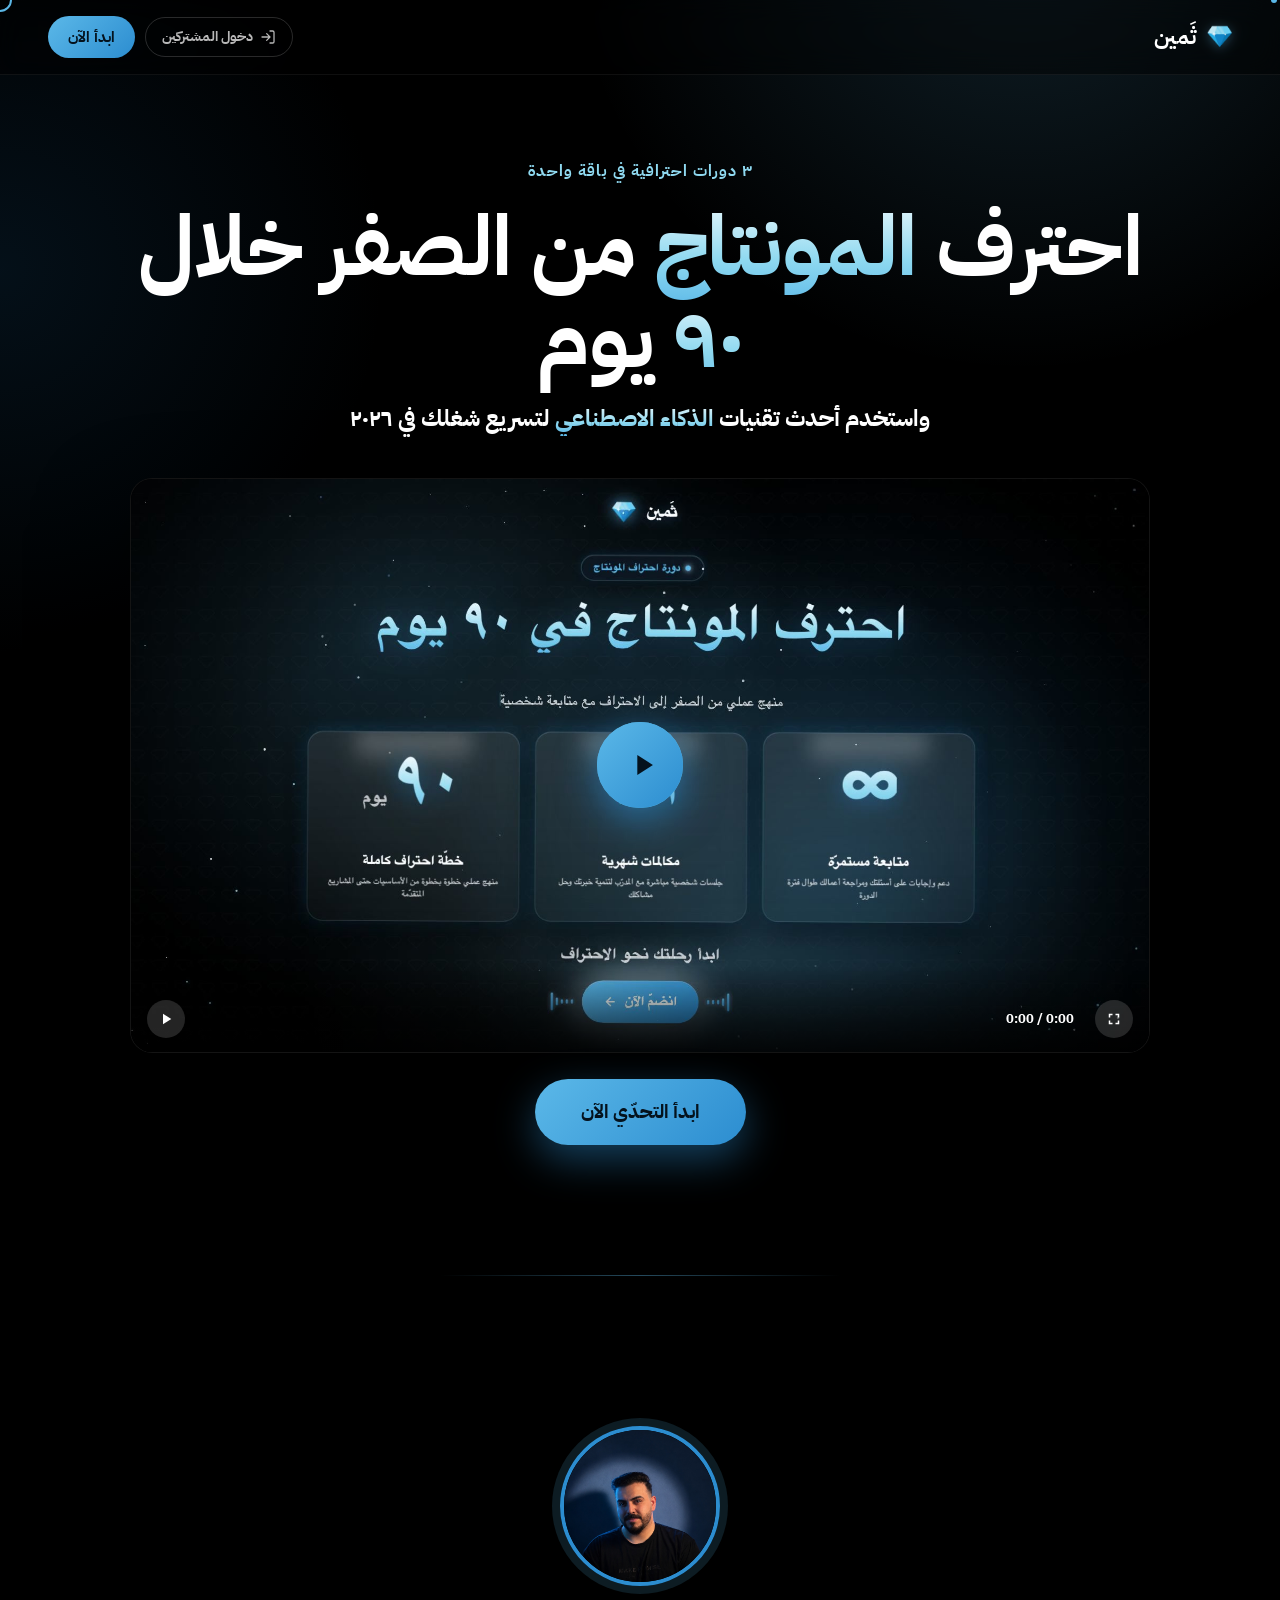
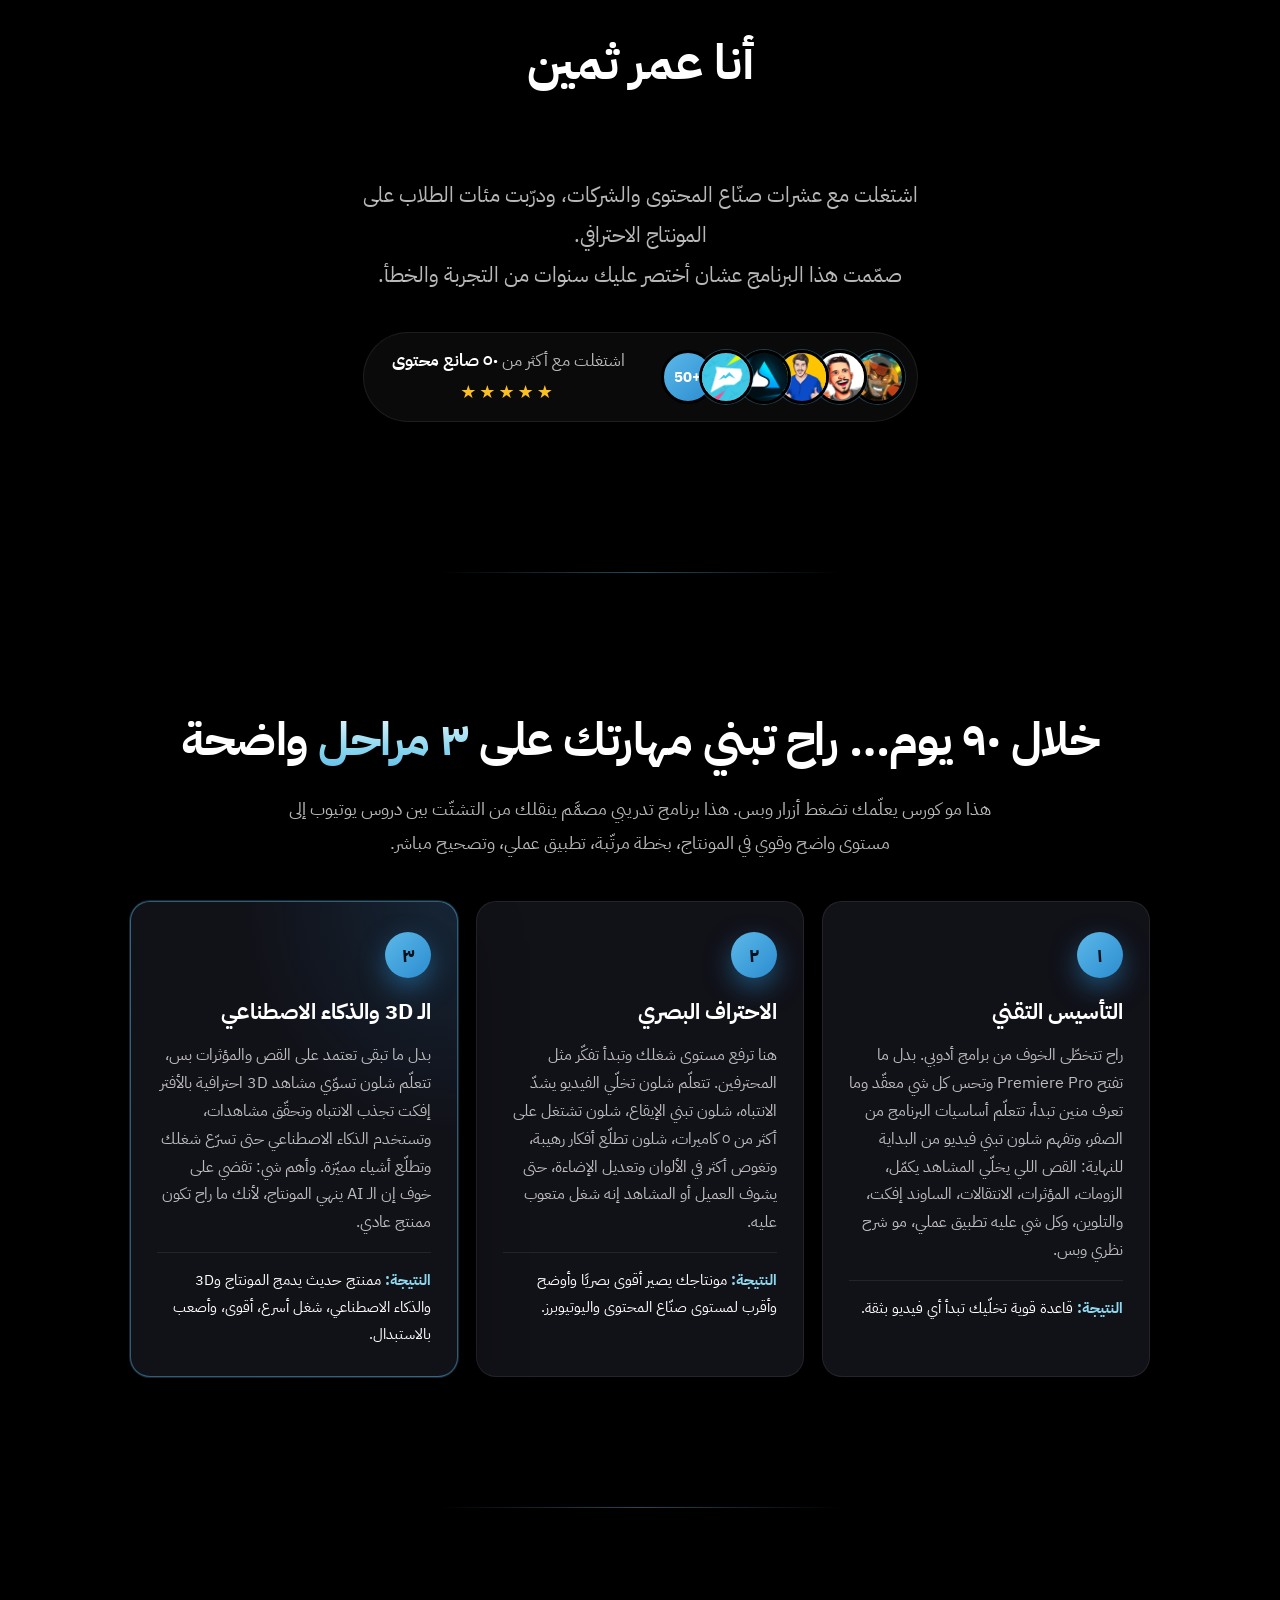
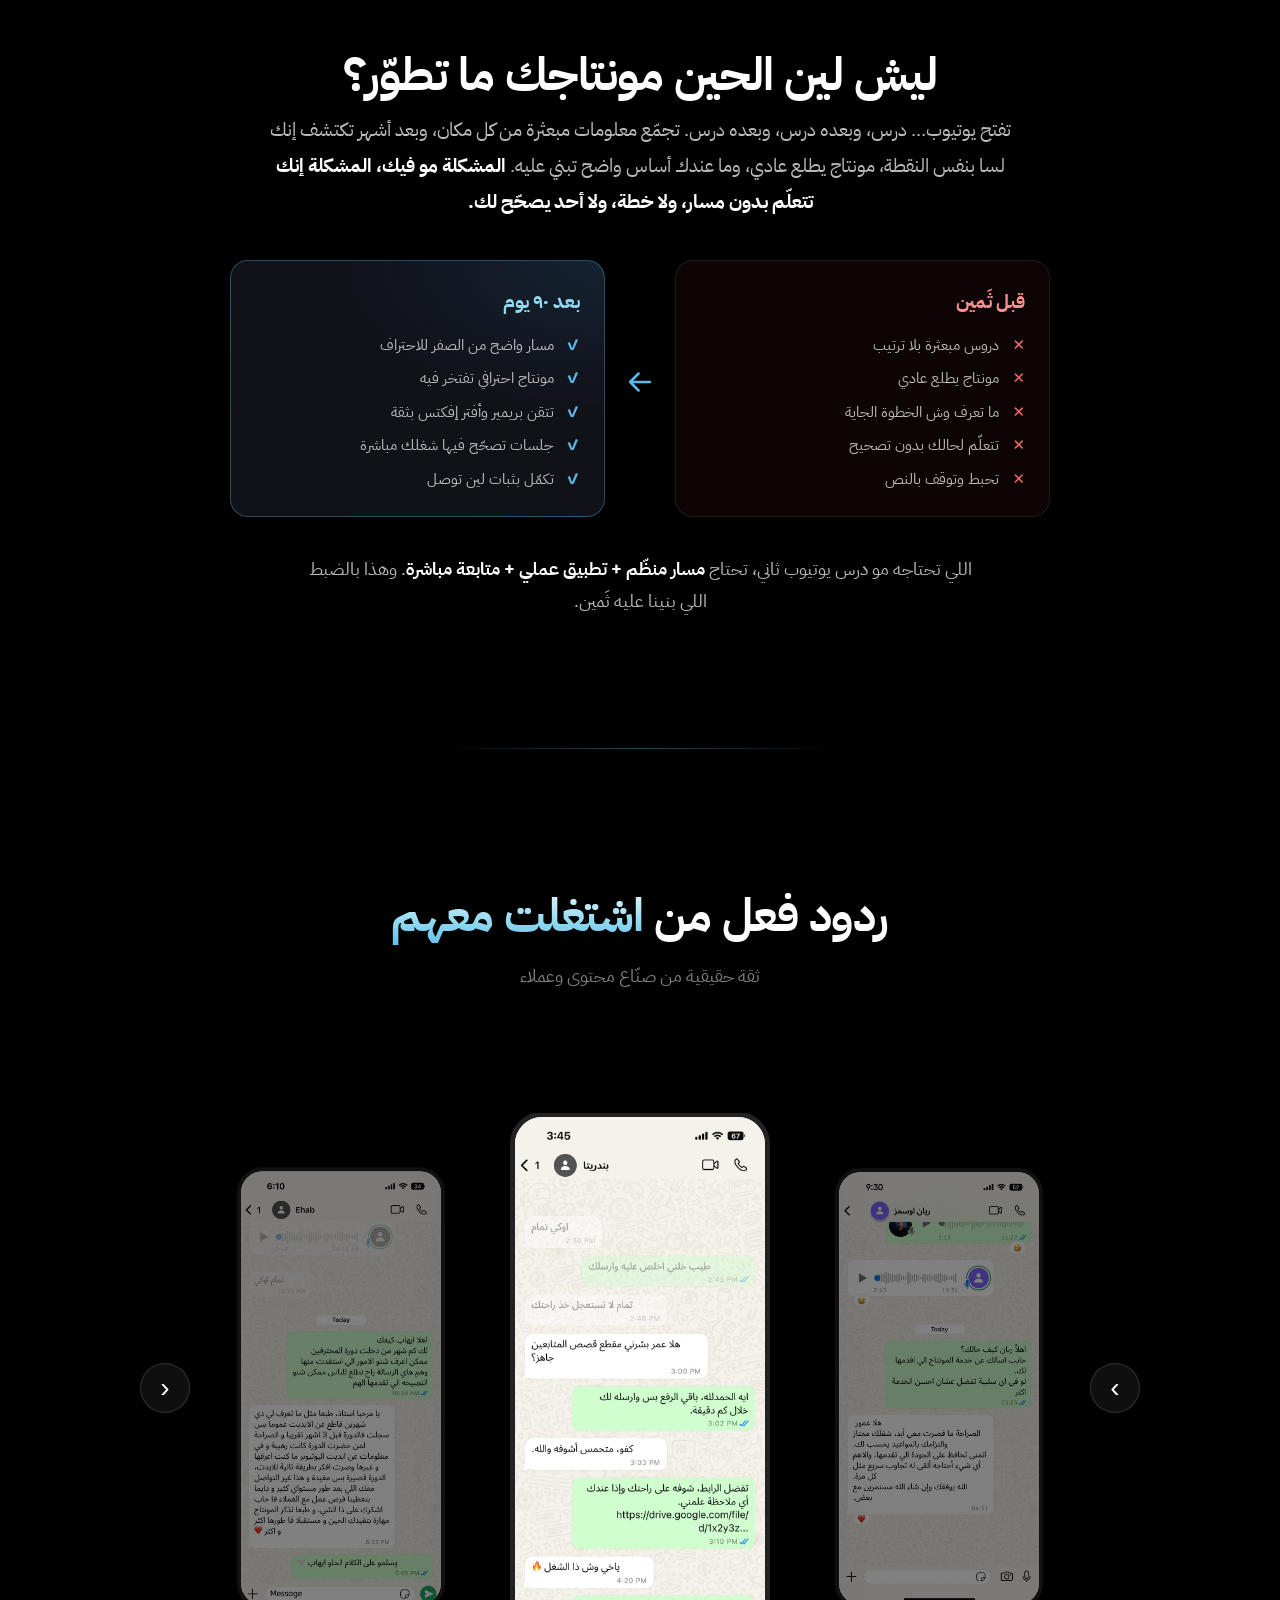
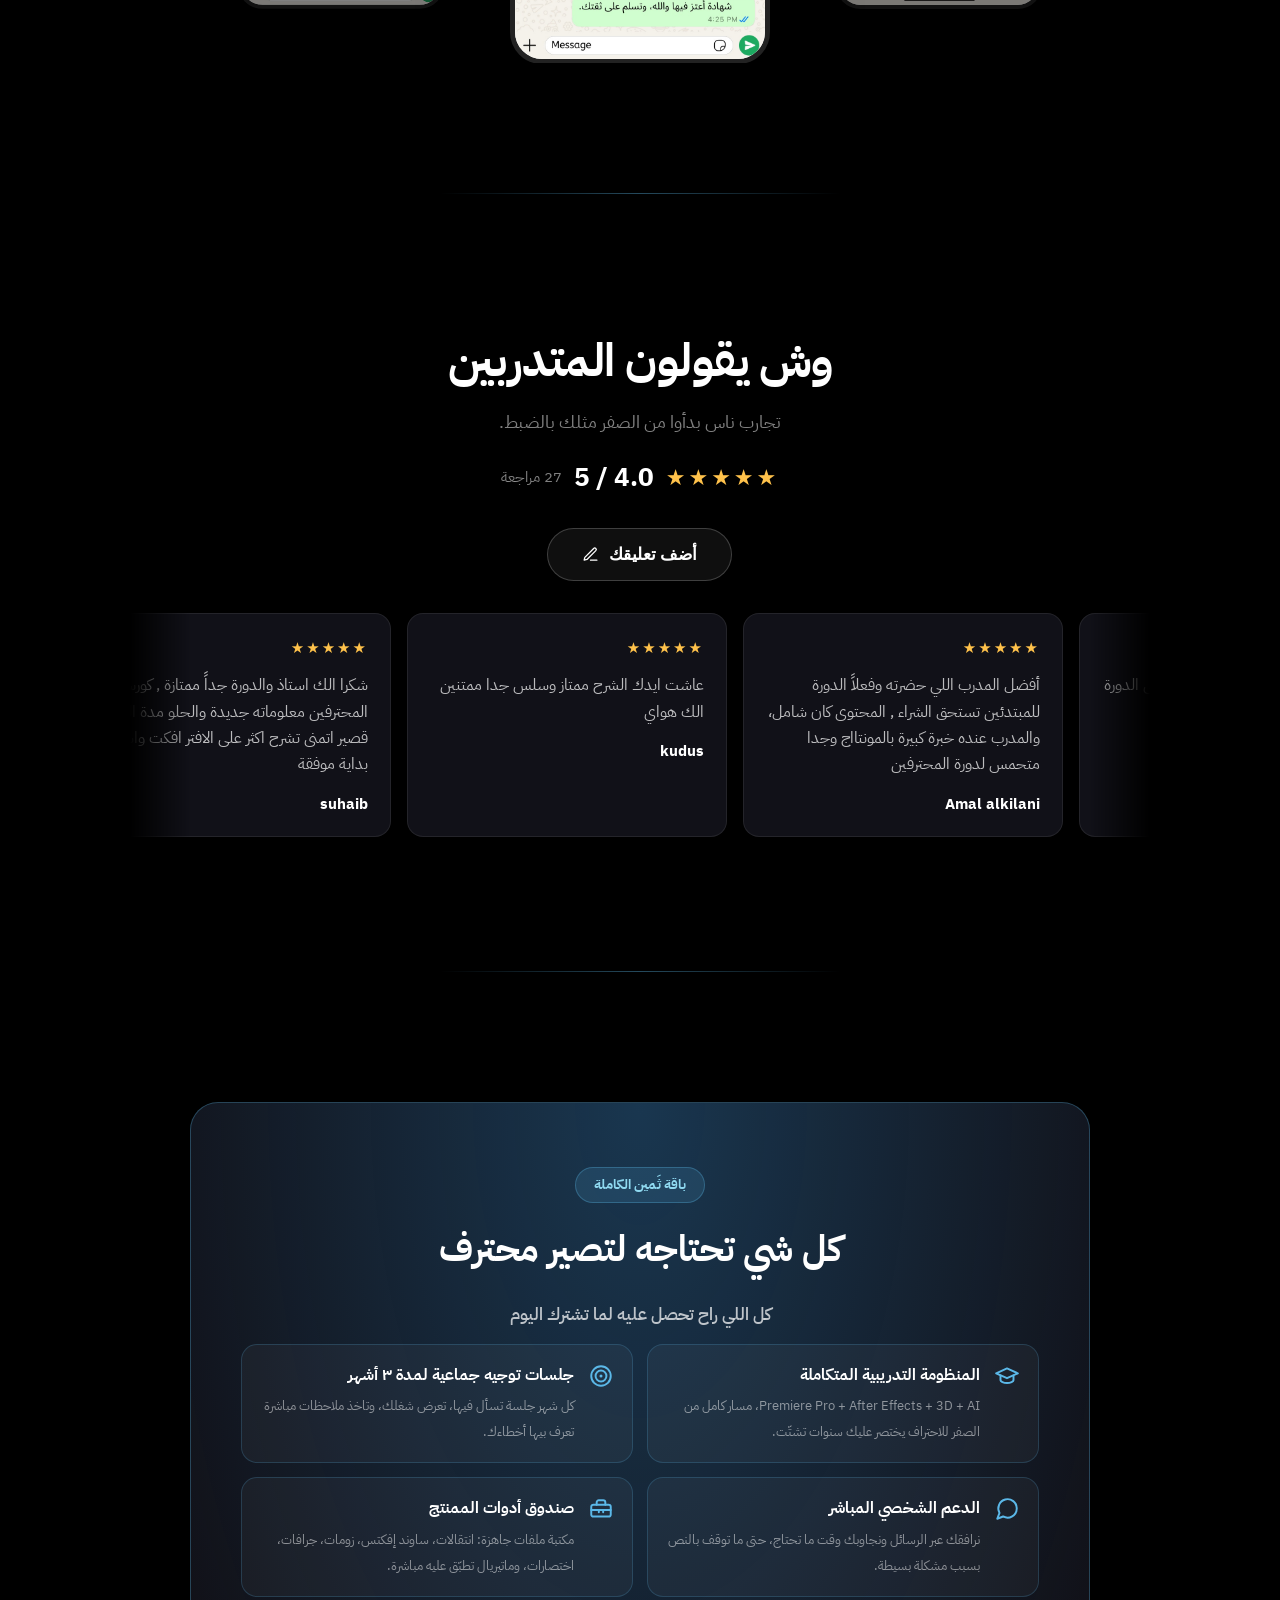
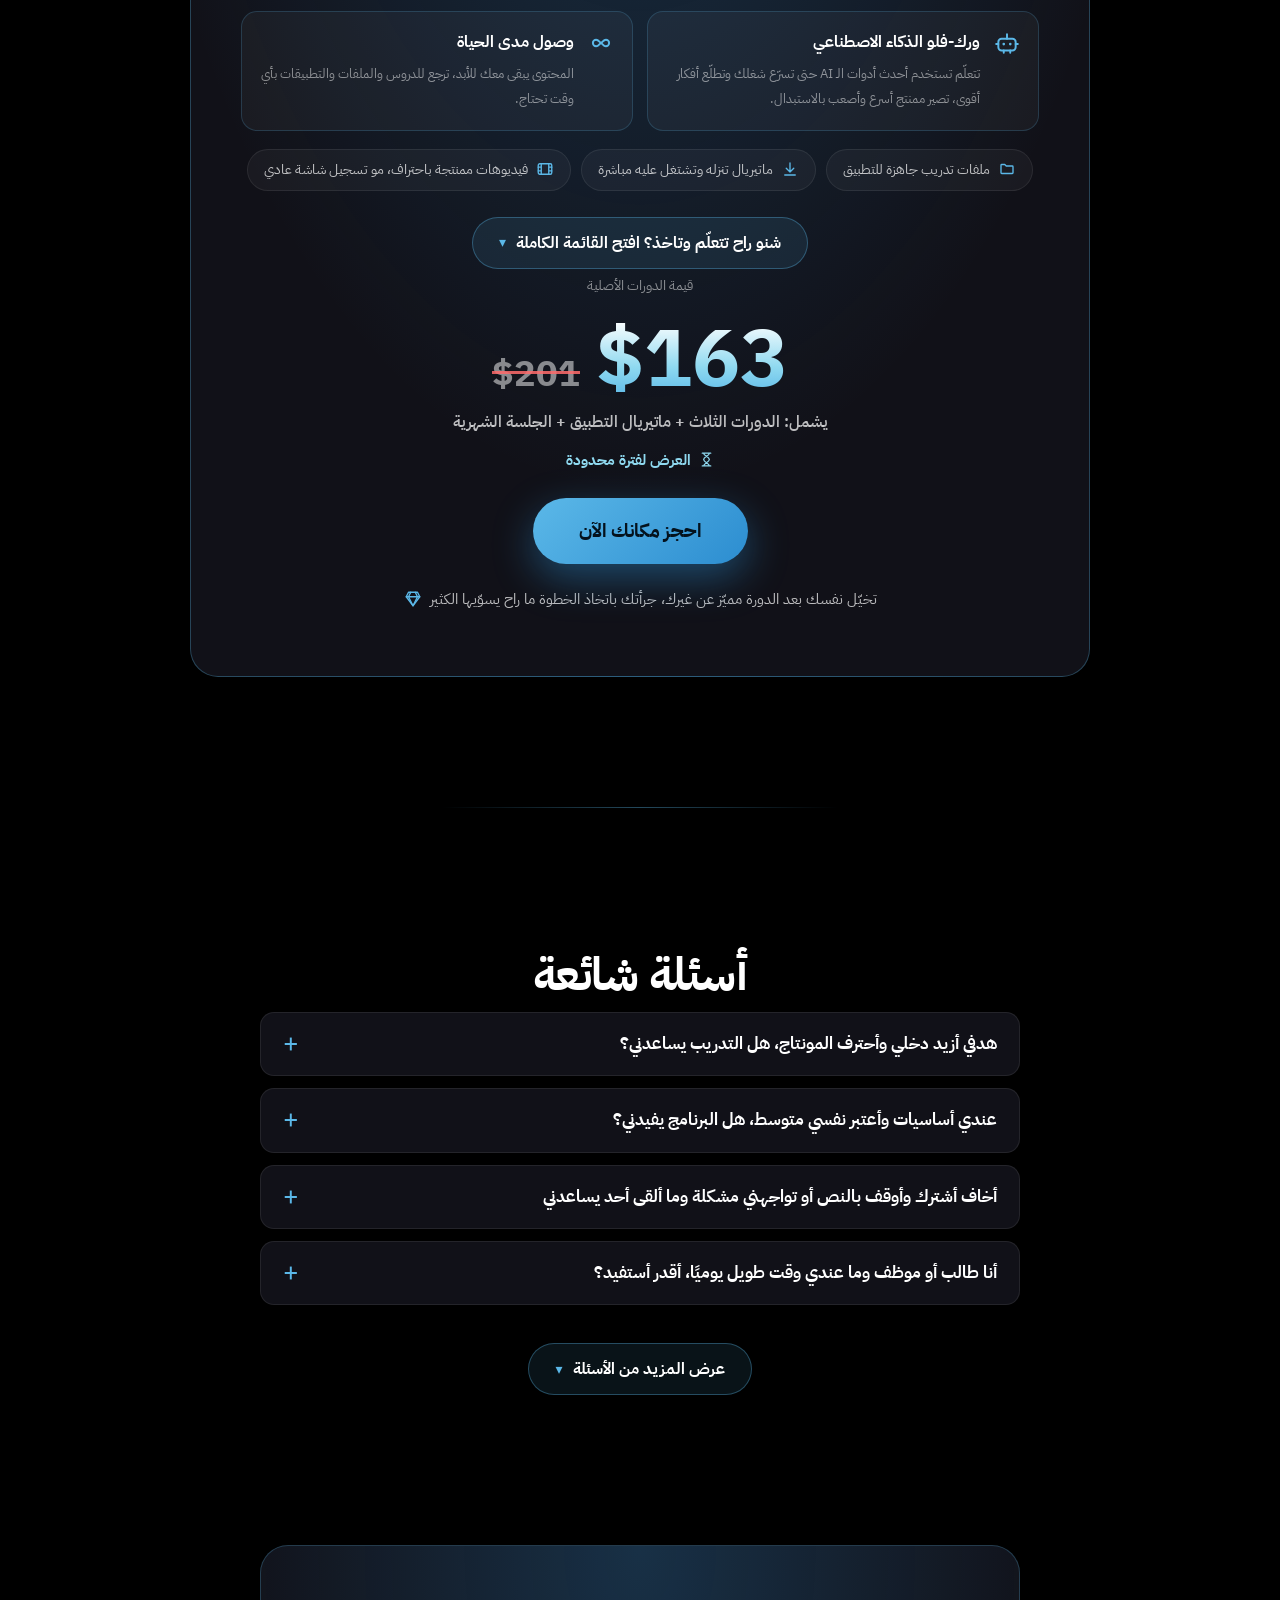
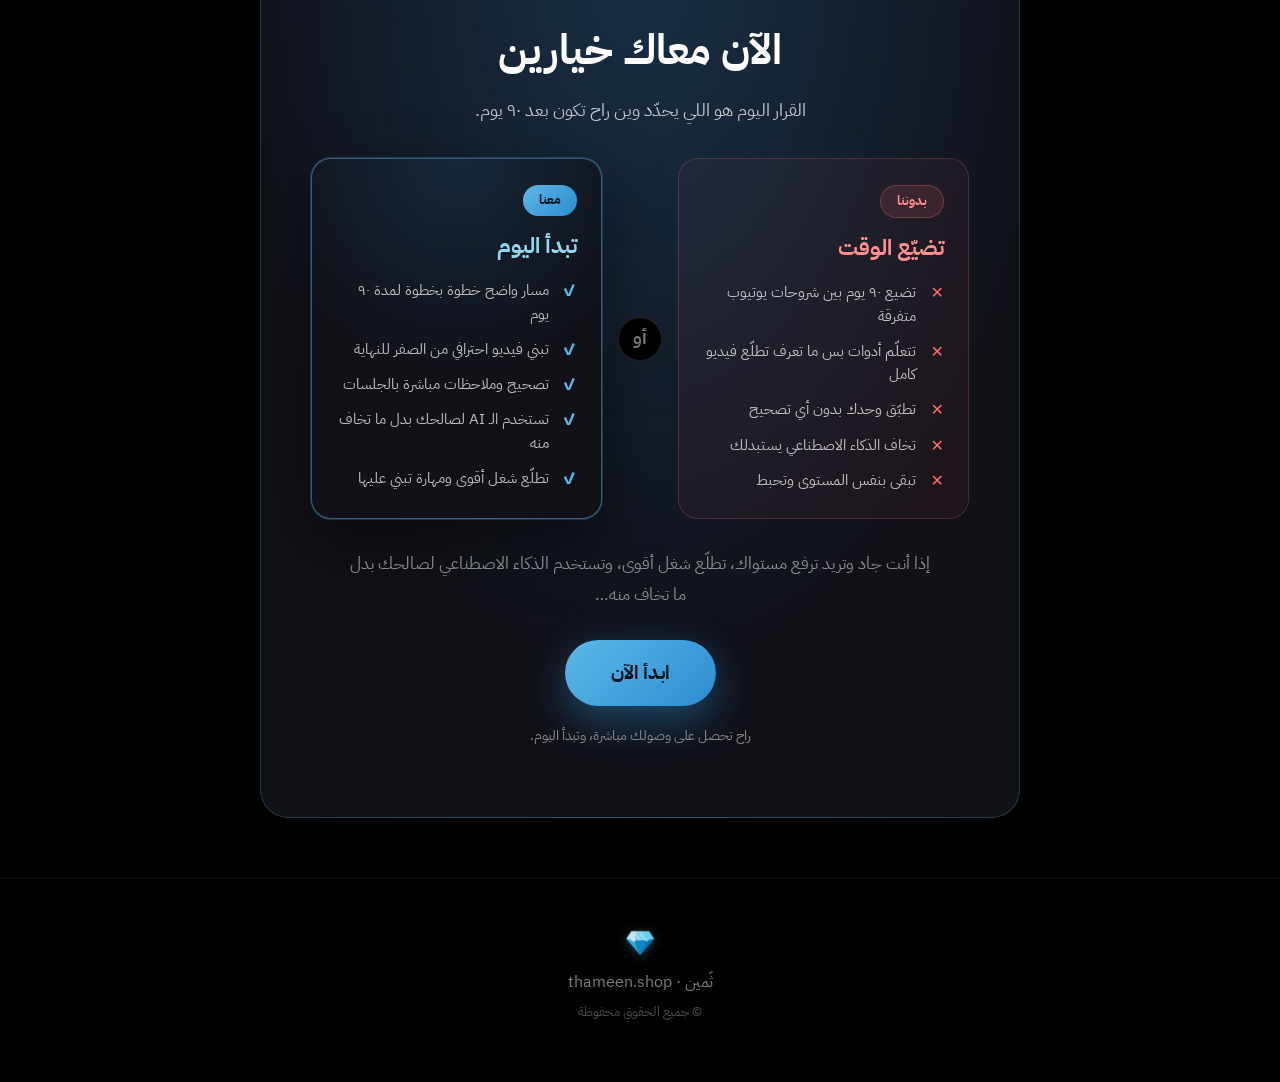
==== commit c2fce8ab: "Update checkbox text in index.html modal" ====
--- a/index.html
+++ b/index.html
@@ -637,7 +637,7 @@
         <textarea id="leadNotes" class="rfield" maxlength="300" rows="2" placeholder="ملاحظات إضافية (اختياري)"></textarea>
         <label class="lead-check">
           <input type="checkbox" id="leadConfirm" required />
-          <span>أؤكد قدرتي على دفع <b>١٧٩$</b> للاشتراك في الدورة</span>
+          <span>نعم، أنا مستعد أستثمر في نفسي وألتزم بالتحدي</span>
         </label>
         <input type="text" id="leadHoney" class="rhoney" tabindex="-1" autocomplete="off" aria-hidden="true" />
         <button type="submit" class="btn btn-primary" id="leadSubmit">أرسل طلبي</button>
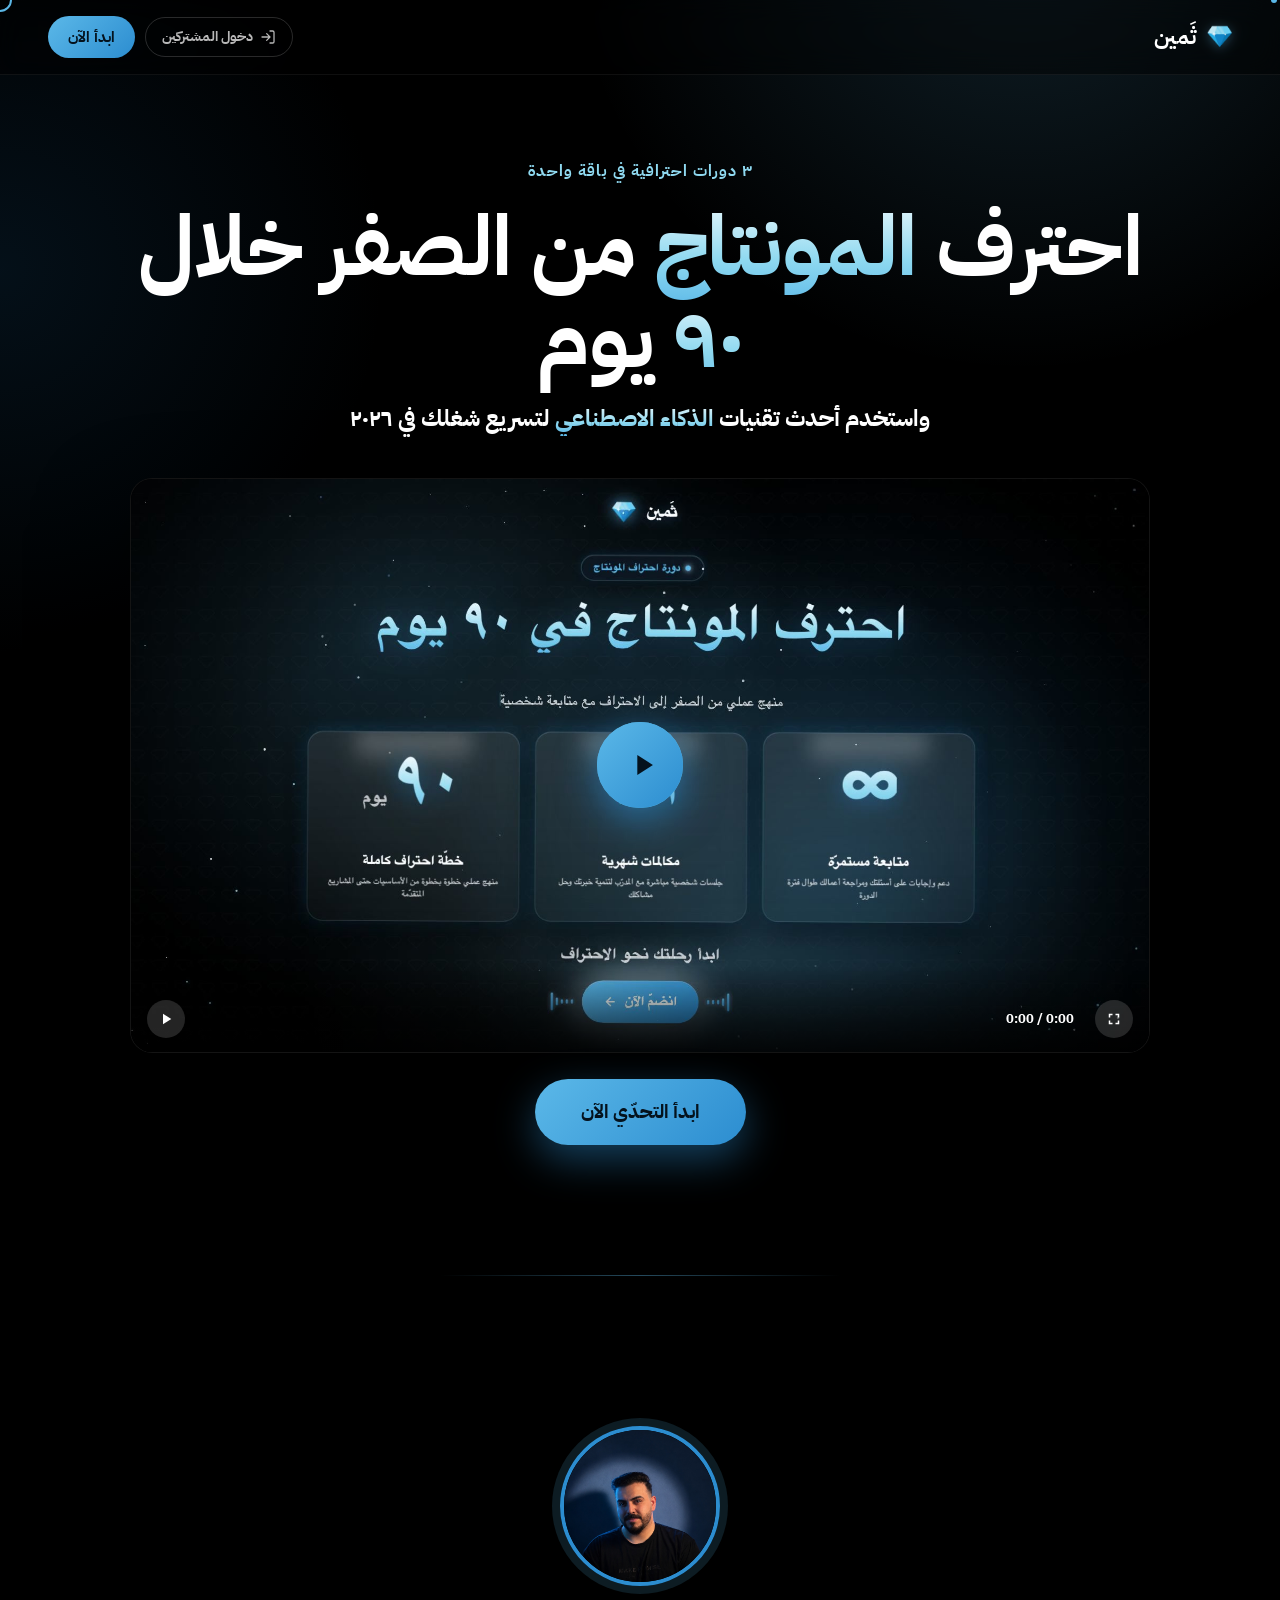
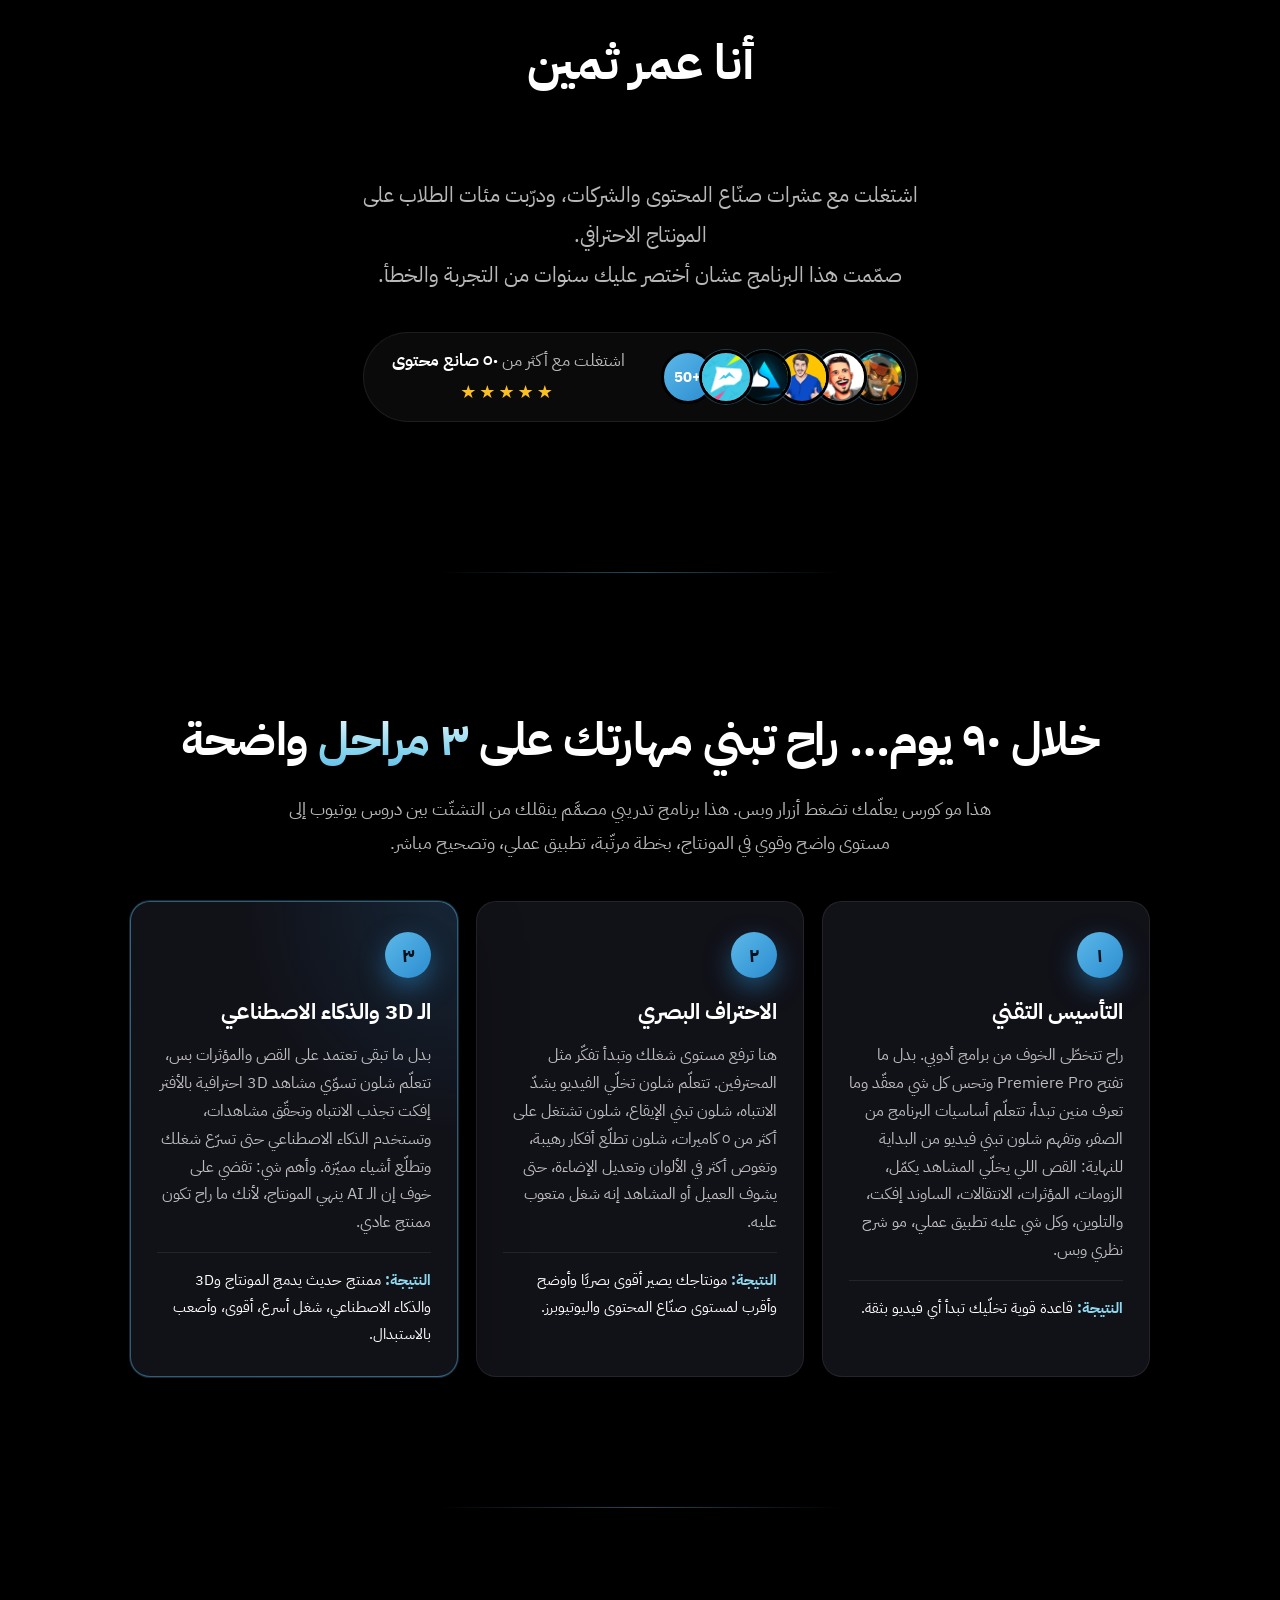
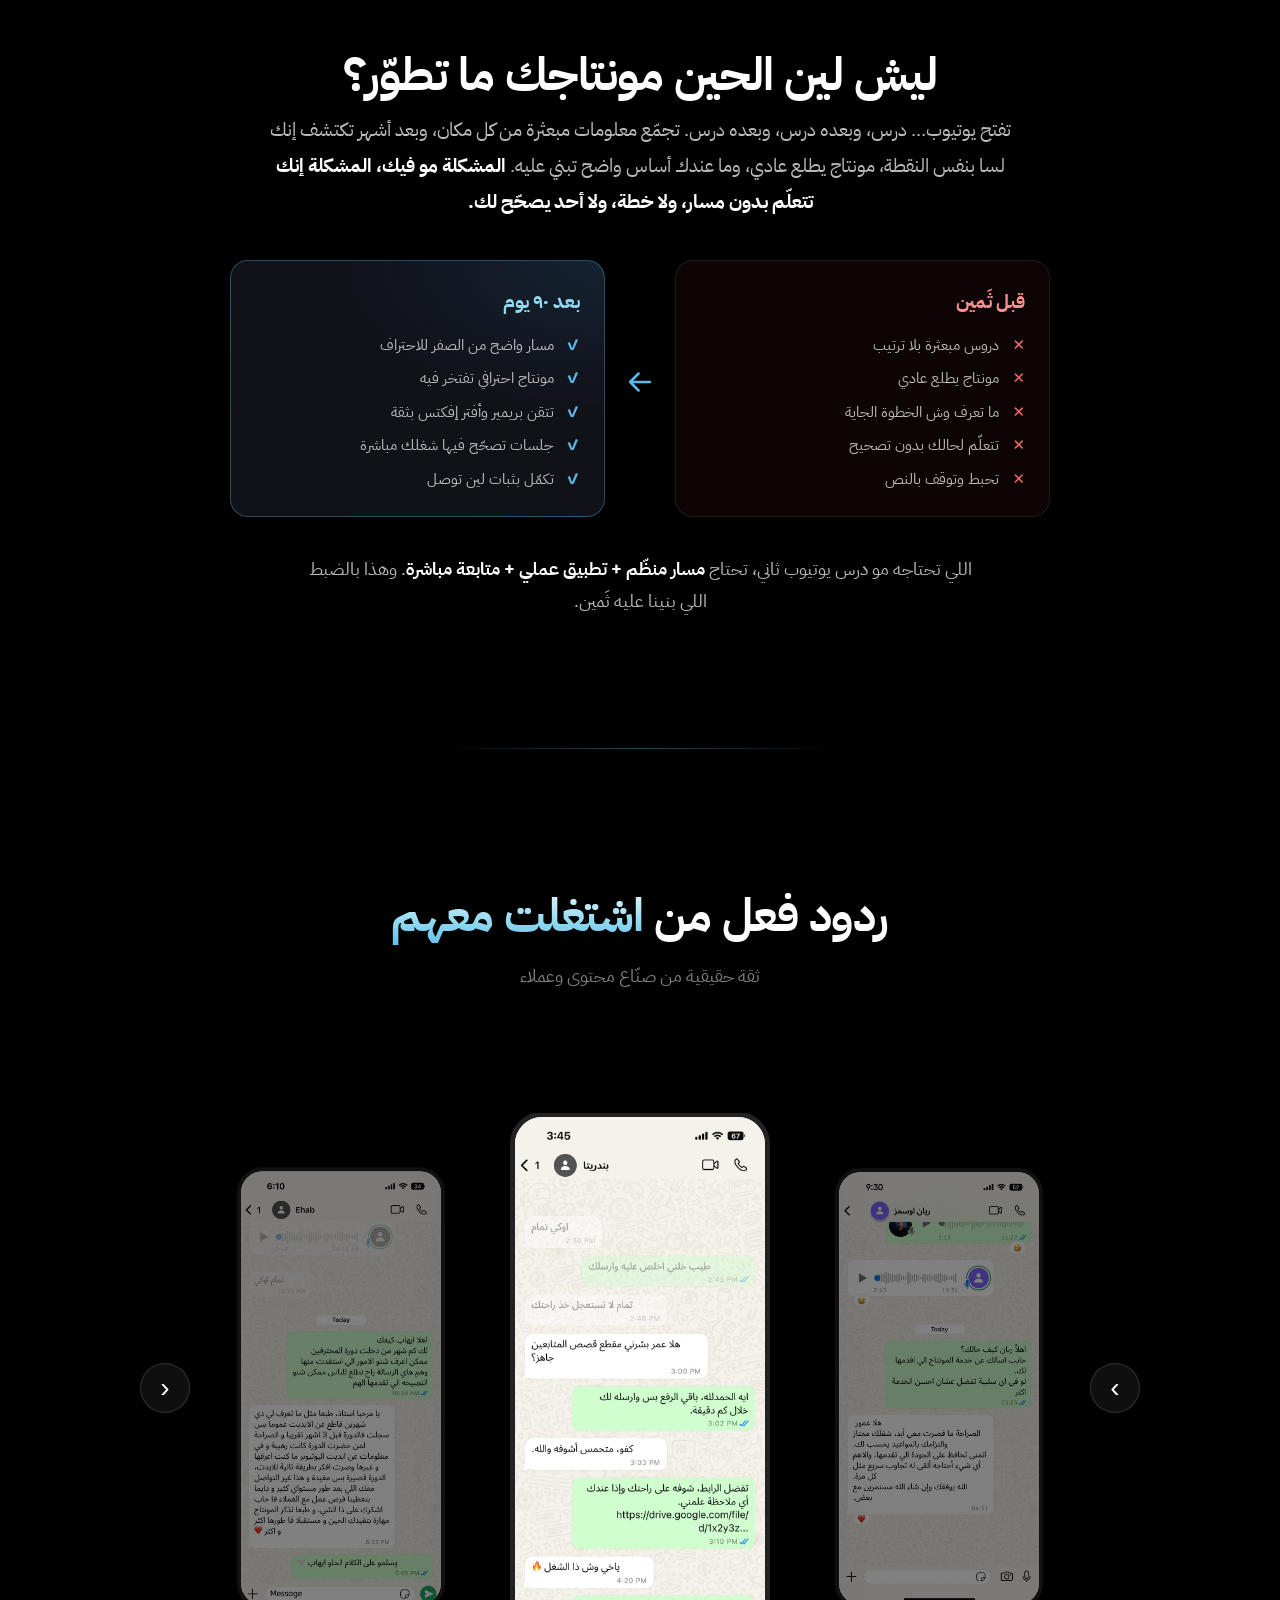
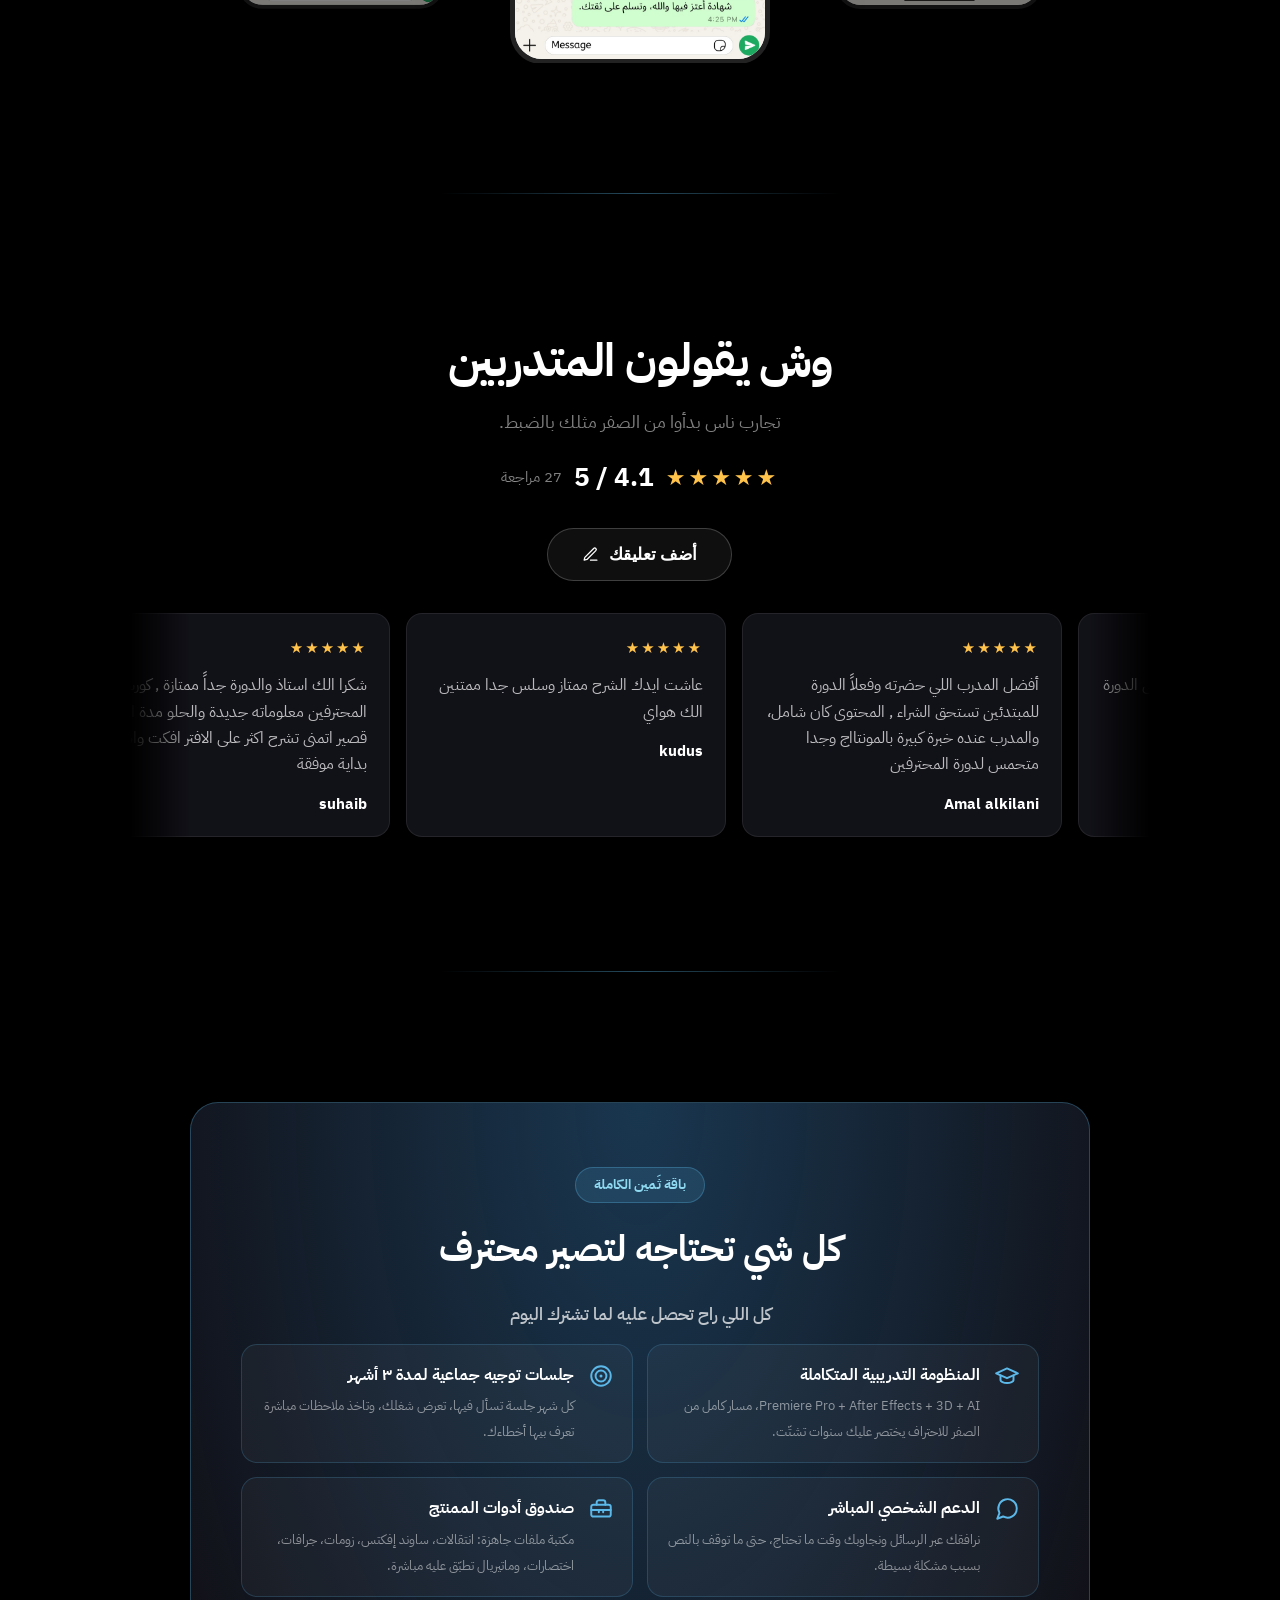
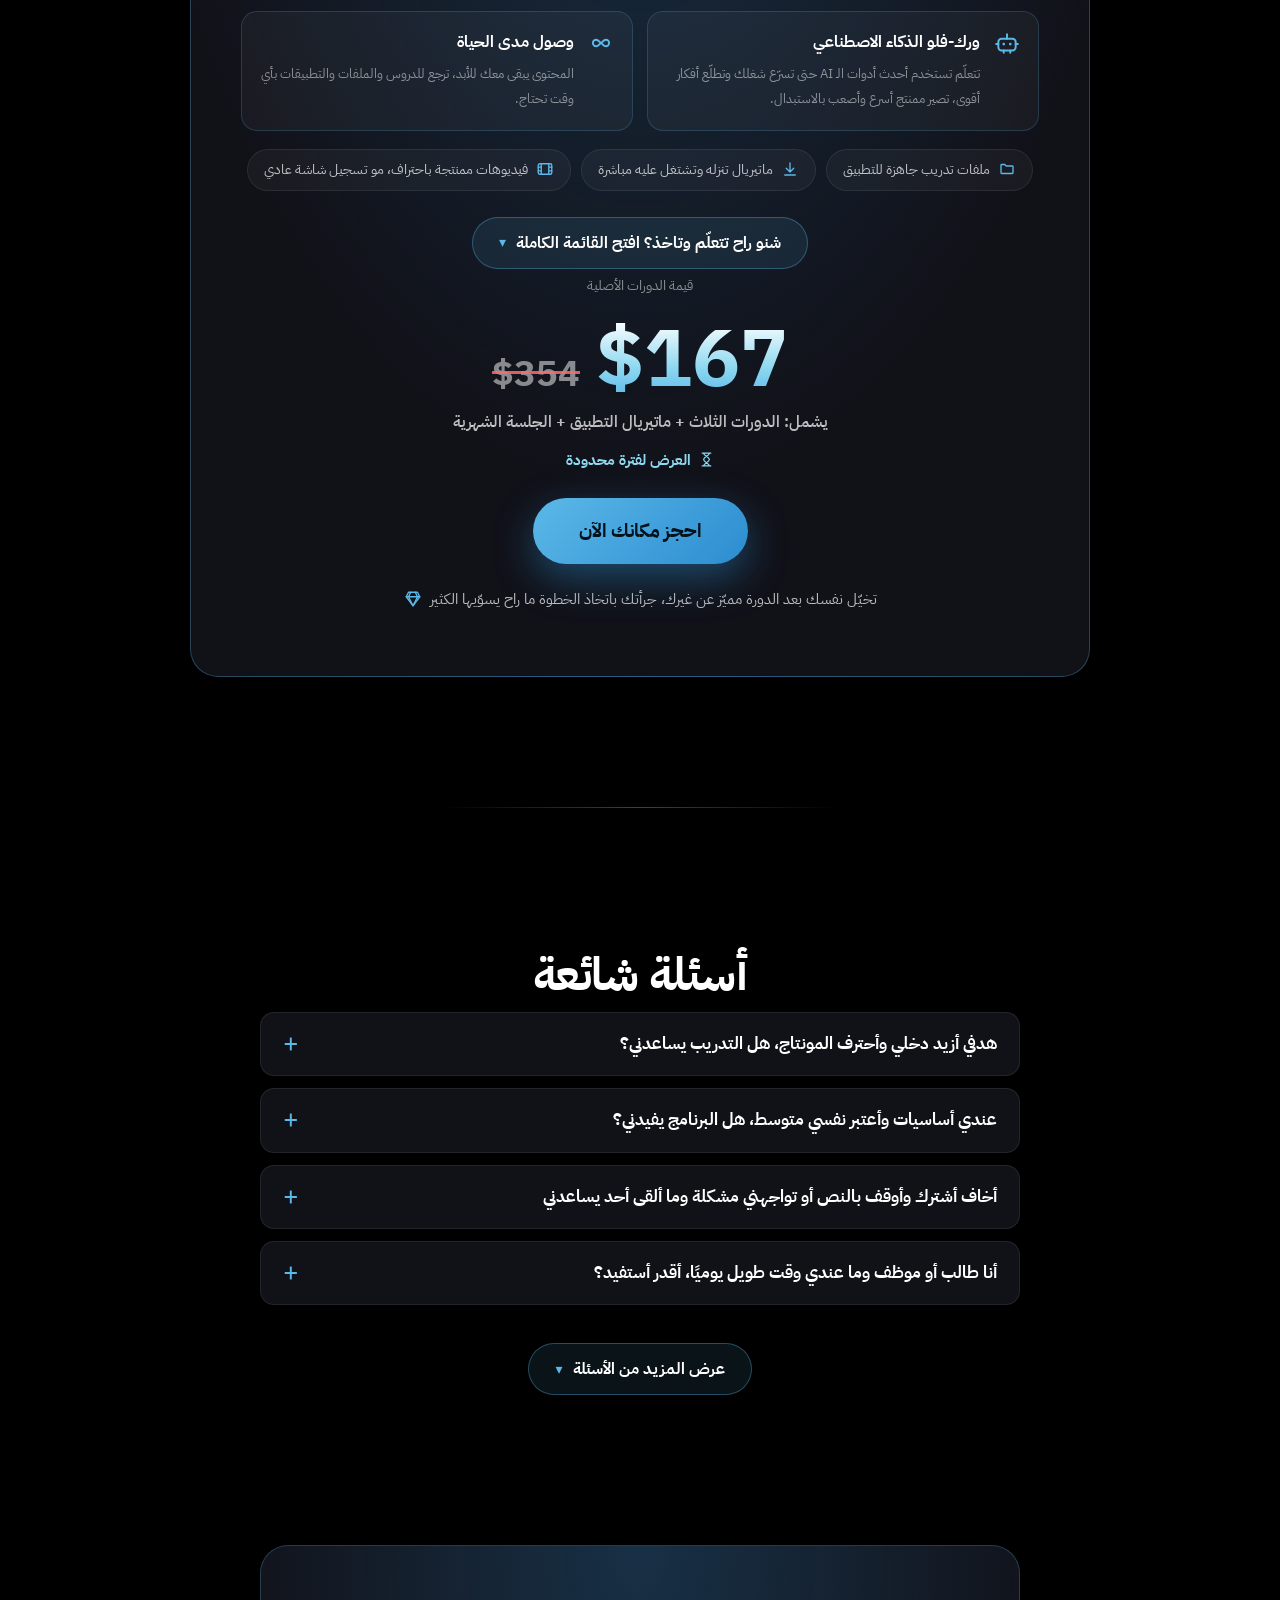
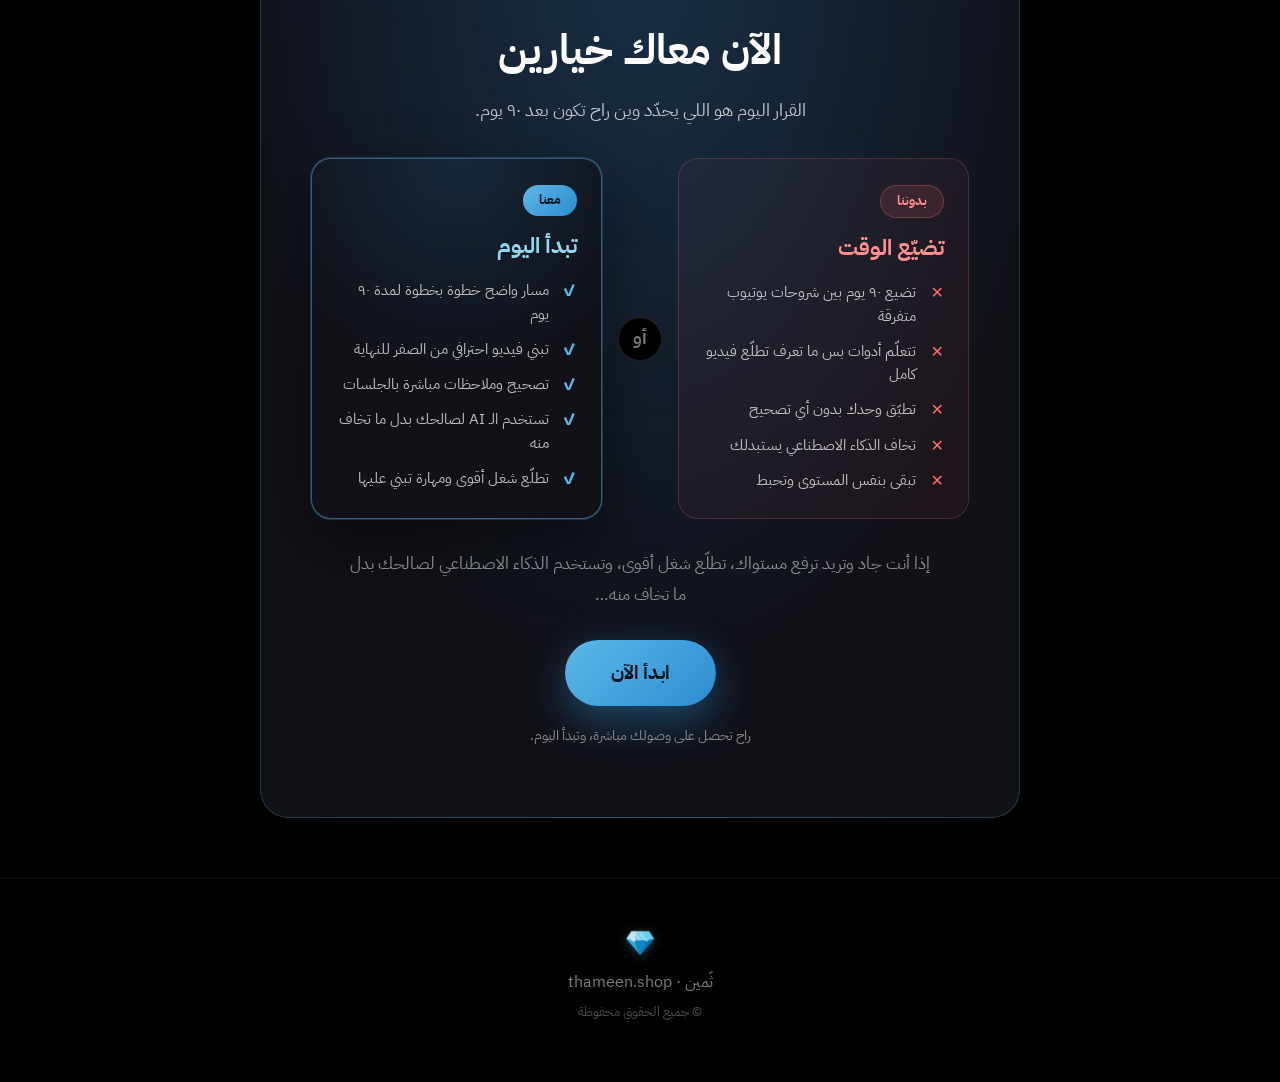
==== commit 662e5e8d: "Change original price from $220 to $380" ====
--- a/index.html
+++ b/index.html
@@ -440,7 +440,7 @@
 
       <p class="price-label">قيمة الدورات الأصلية</p>
       <div class="offer-price">
-        <span class="price-old"><span class="countup" data-to="220" data-prefix="$">$220</span></span>
+        <span class="price-old"><span class="countup" data-to="380" data-prefix="$">$380</span></span>
         <span class="price-now"><span class="countup" data-to="179" data-prefix="$">$179</span></span>
       </div>
       <p class="offer-save">يشمل: الدورات الثلاث + ماتيريال التطبيق + الجلسة الشهرية</p>
